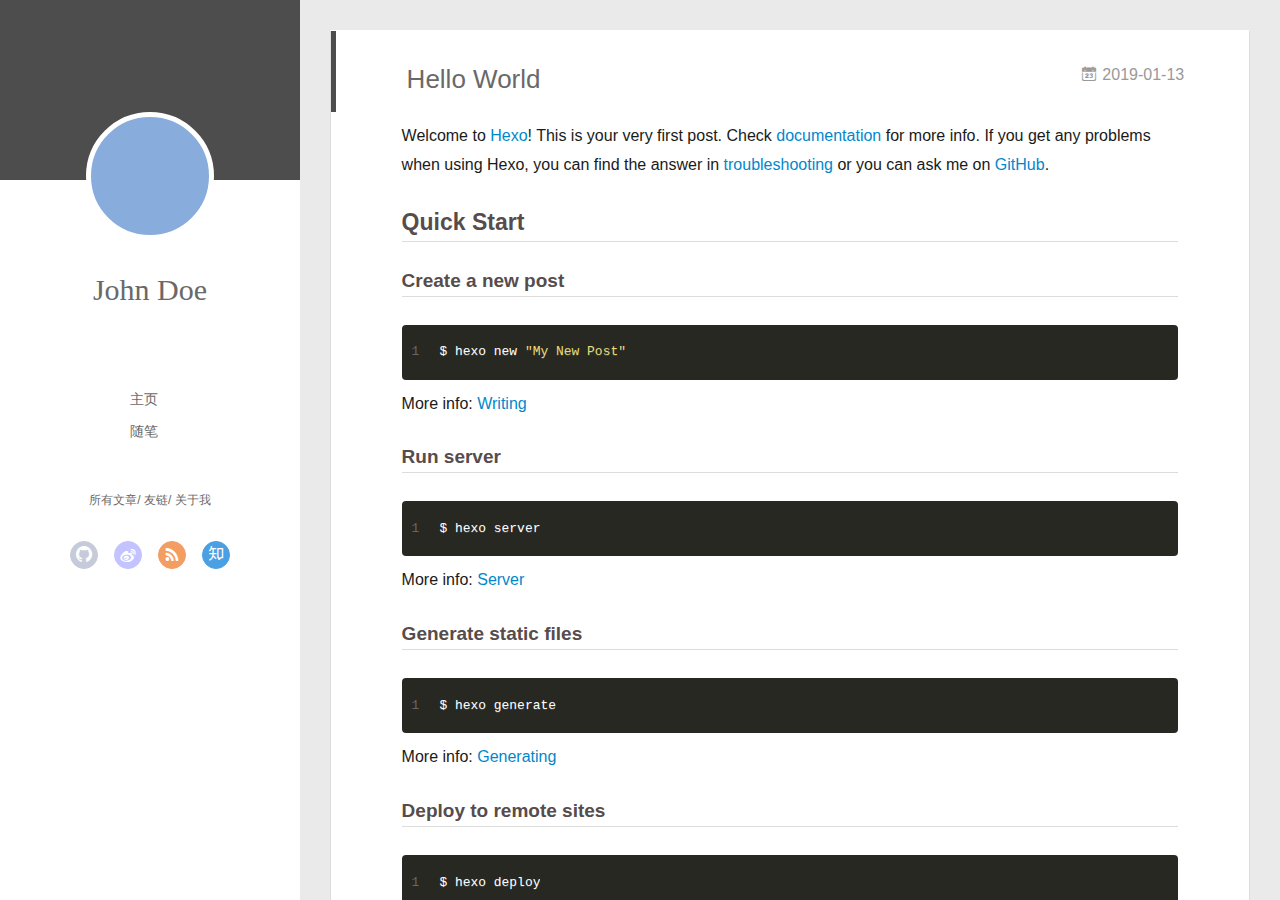
==== index.html @ b4a401b4 "Site updated: 2019-01-13 20:34:44" ====
<!DOCTYPE html>
<html>
<head><meta name="generator" content="Hexo 3.8.0">
  <meta charset="utf-8">
  
  <meta name="renderer" content="webkit">
  <meta http-equiv="X-UA-Compatible" content="IE=edge">
  <link rel="dns-prefetch" href="http://yoursite.com">
  <title>Hexo</title>
  <meta name="viewport" content="width=device-width, initial-scale=1, maximum-scale=1">
  <meta property="og:type" content="website">
<meta property="og:title" content="Hexo">
<meta property="og:url" content="http://yoursite.com/index.html">
<meta property="og:site_name" content="Hexo">
<meta property="og:locale" content="default">
<meta name="twitter:card" content="summary">
<meta name="twitter:title" content="Hexo">
  
    <link rel="alternative" href="/atom.xml" title="Hexo" type="application/atom+xml">
  
  
    <link rel="icon" href="/favicon.png">
  
  <link rel="stylesheet" type="text/css" href="/./main.0cf68a.css">
  <style type="text/css">
  
    #container.show {
      background: linear-gradient(200deg,#a0cfe4,#e8c37e);
    }
  </style>
  

  

</head>
</html>
<body>
  <div id="container" q-class="show:isCtnShow">
    <canvas id="anm-canvas" class="anm-canvas"></canvas>
    <div class="left-col" q-class="show:isShow">
      
<div class="overlay" style="background: #4d4d4d"></div>
<div class="intrude-less">
	<header id="header" class="inner">
		<a href="/" class="profilepic">
			<img src="" class="js-avatar">
		</a>
		<hgroup>
		  <h1 class="header-author"><a href="/">John Doe</a></h1>
		</hgroup>
		

		<nav class="header-menu">
			<ul>
			
				<li><a href="/">主页</a></li>
	        
				<li><a href="/tags/随笔/">随笔</a></li>
	        
			</ul>
		</nav>
		<nav class="header-smart-menu">
    		
    			
    			<a q-on="click: openSlider(e, 'innerArchive')" href="javascript:void(0)">所有文章</a>
    			
            
    			
    			<a q-on="click: openSlider(e, 'friends')" href="javascript:void(0)">友链</a>
    			
            
    			
    			<a q-on="click: openSlider(e, 'aboutme')" href="javascript:void(0)">关于我</a>
    			
            
		</nav>
		<nav class="header-nav">
			<div class="social">
				
					<a class="github" target="_blank" href="#" title="github"><i class="icon-github"></i></a>
		        
					<a class="weibo" target="_blank" href="#" title="weibo"><i class="icon-weibo"></i></a>
		        
					<a class="rss" target="_blank" href="#" title="rss"><i class="icon-rss"></i></a>
		        
					<a class="zhihu" target="_blank" href="#" title="zhihu"><i class="icon-zhihu"></i></a>
		        
			</div>
		</nav>
	</header>		
</div>

    </div>
    <div class="mid-col" q-class="show:isShow,hide:isShow|isFalse">
      
<nav id="mobile-nav">
  	<div class="overlay js-overlay" style="background: #4d4d4d"></div>
	<div class="btnctn js-mobile-btnctn">
  		<div class="slider-trigger list" q-on="click: openSlider(e)"><i class="icon icon-sort"></i></div>
	</div>
	<div class="intrude-less">
		<header id="header" class="inner">
			<div class="profilepic">
				<img src="" class="js-avatar">
			</div>
			<hgroup>
			  <h1 class="header-author js-header-author">John Doe</h1>
			</hgroup>
			
			
			
				
			
				
			
			
			
			<nav class="header-nav">
				<div class="social">
					
						<a class="github" target="_blank" href="#" title="github"><i class="icon-github"></i></a>
			        
						<a class="weibo" target="_blank" href="#" title="weibo"><i class="icon-weibo"></i></a>
			        
						<a class="rss" target="_blank" href="#" title="rss"><i class="icon-rss"></i></a>
			        
						<a class="zhihu" target="_blank" href="#" title="zhihu"><i class="icon-zhihu"></i></a>
			        
				</div>
			</nav>

			<nav class="header-menu js-header-menu">
				<ul style="width: 50%">
				
				
					<li style="width: 50%"><a href="/">主页</a></li>
		        
					<li style="width: 50%"><a href="/tags/随笔/">随笔</a></li>
		        
				</ul>
			</nav>
		</header>				
	</div>
	<div class="mobile-mask" style="display:none" q-show="isShow"></div>
</nav>

      <div id="wrapper" class="body-wrap">
        <div class="menu-l">
          <div class="canvas-wrap">
            <canvas data-colors="#eaeaea" data-sectionHeight="100" data-contentId="js-content" id="myCanvas1" class="anm-canvas"></canvas>
          </div>
          <div id="js-content" class="content-ll">
            
  
    <article id="post-hello-world" class="article article-type-post  article-index" itemscope="" itemprop="blogPost">
  <div class="article-inner">
    
      <header class="article-header">
        
  
    <h1 itemprop="name">
      <a class="article-title" href="/2019/01/13/hello-world/">Hello World</a>
    </h1>
  

        
        <a href="/2019/01/13/hello-world/" class="archive-article-date">
  	<time datetime="2019-01-13T10:40:14.584Z" itemprop="datePublished"><i class="icon-calendar icon"></i>2019-01-13</time>
</a>
        
      </header>
    
    <div class="article-entry" itemprop="articleBody">
      
        <p>Welcome to <a href="https://hexo.io/" target="_blank" rel="noopener">Hexo</a>! This is your very first post. Check <a href="https://hexo.io/docs/" target="_blank" rel="noopener">documentation</a> for more info. If you get any problems when using Hexo, you can find the answer in <a href="https://hexo.io/docs/troubleshooting.html" target="_blank" rel="noopener">troubleshooting</a> or you can ask me on <a href="https://github.com/hexojs/hexo/issues" target="_blank" rel="noopener">GitHub</a>.</p>
<h2 id="Quick-Start"><a href="#Quick-Start" class="headerlink" title="Quick Start"></a>Quick Start</h2><h3 id="Create-a-new-post"><a href="#Create-a-new-post" class="headerlink" title="Create a new post"></a>Create a new post</h3><figure class="highlight bash"><table><tr><td class="gutter"><pre><span class="line">1</span><br></pre></td><td class="code"><pre><span class="line">$ hexo new <span class="string">"My New Post"</span></span><br></pre></td></tr></table></figure>
<p>More info: <a href="https://hexo.io/docs/writing.html" target="_blank" rel="noopener">Writing</a></p>
<h3 id="Run-server"><a href="#Run-server" class="headerlink" title="Run server"></a>Run server</h3><figure class="highlight bash"><table><tr><td class="gutter"><pre><span class="line">1</span><br></pre></td><td class="code"><pre><span class="line">$ hexo server</span><br></pre></td></tr></table></figure>
<p>More info: <a href="https://hexo.io/docs/server.html" target="_blank" rel="noopener">Server</a></p>
<h3 id="Generate-static-files"><a href="#Generate-static-files" class="headerlink" title="Generate static files"></a>Generate static files</h3><figure class="highlight bash"><table><tr><td class="gutter"><pre><span class="line">1</span><br></pre></td><td class="code"><pre><span class="line">$ hexo generate</span><br></pre></td></tr></table></figure>
<p>More info: <a href="https://hexo.io/docs/generating.html" target="_blank" rel="noopener">Generating</a></p>
<h3 id="Deploy-to-remote-sites"><a href="#Deploy-to-remote-sites" class="headerlink" title="Deploy to remote sites"></a>Deploy to remote sites</h3><figure class="highlight bash"><table><tr><td class="gutter"><pre><span class="line">1</span><br></pre></td><td class="code"><pre><span class="line">$ hexo deploy</span><br></pre></td></tr></table></figure>
<p>More info: <a href="https://hexo.io/docs/deployment.html" target="_blank" rel="noopener">Deployment</a></p>

      

      
    </div>
    <div class="article-info article-info-index">
      
      
      

      
        <p class="article-more-link">
          <a class="article-more-a" href="/2019/01/13/hello-world/">展开全文 >></a>
        </p>
      

      
      <div class="clearfix"></div>
    </div>
  </div>
</article>

<aside class="wrap-side-operation">
    <div class="mod-side-operation">
        
        <div class="jump-container" id="js-jump-container" style="display:none;">
            <a href="javascript:void(0)" class="mod-side-operation__jump-to-top">
                <i class="icon-font icon-back"></i>
            </a>
            <div id="js-jump-plan-container" class="jump-plan-container" style="top: -11px;">
                <i class="icon-font icon-plane jump-plane"></i>
            </div>
        </div>
        
        
    </div>
</aside>




  
  


          </div>
        </div>
      </div>
      <footer id="footer">
  <div class="outer">
    <div id="footer-info">
    	<div class="footer-left">
    		&copy; 2019 John Doe
    	</div>
      	<div class="footer-right">
      		<a href="http://hexo.io/" target="_blank">Hexo</a>  Theme <a href="https://github.com/litten/hexo-theme-yilia" target="_blank">Yilia</a> by Litten
      	</div>
    </div>
  </div>
</footer>
    </div>
    <script>
	var yiliaConfig = {
		mathjax: false,
		isHome: true,
		isPost: false,
		isArchive: false,
		isTag: false,
		isCategory: false,
		open_in_new: false,
		toc_hide_index: true,
		root: "/",
		innerArchive: true,
		showTags: false
	}
</script>

<script>!function(t){function n(e){if(r[e])return r[e].exports;var i=r[e]={exports:{},id:e,loaded:!1};return t[e].call(i.exports,i,i.exports,n),i.loaded=!0,i.exports}var r={};n.m=t,n.c=r,n.p="./",n(0)}([function(t,n,r){r(195),t.exports=r(191)},function(t,n,r){var e=r(3),i=r(52),o=r(27),u=r(28),c=r(53),f="prototype",a=function(t,n,r){var s,l,h,v,p=t&a.F,d=t&a.G,y=t&a.S,g=t&a.P,b=t&a.B,m=d?e:y?e[n]||(e[n]={}):(e[n]||{})[f],x=d?i:i[n]||(i[n]={}),w=x[f]||(x[f]={});d&&(r=n);for(s in r)l=!p&&m&&void 0!==m[s],h=(l?m:r)[s],v=b&&l?c(h,e):g&&"function"==typeof h?c(Function.call,h):h,m&&u(m,s,h,t&a.U),x[s]!=h&&o(x,s,v),g&&w[s]!=h&&(w[s]=h)};e.core=i,a.F=1,a.G=2,a.S=4,a.P=8,a.B=16,a.W=32,a.U=64,a.R=128,t.exports=a},function(t,n,r){var e=r(6);t.exports=function(t){if(!e(t))throw TypeError(t+" is not an object!");return t}},function(t,n){var r=t.exports="undefined"!=typeof window&&window.Math==Math?window:"undefined"!=typeof self&&self.Math==Math?self:Function("return this")();"number"==typeof __g&&(__g=r)},function(t,n){t.exports=function(t){try{return!!t()}catch(t){return!0}}},function(t,n){var r=t.exports="undefined"!=typeof window&&window.Math==Math?window:"undefined"!=typeof self&&self.Math==Math?self:Function("return this")();"number"==typeof __g&&(__g=r)},function(t,n){t.exports=function(t){return"object"==typeof t?null!==t:"function"==typeof t}},function(t,n,r){var e=r(126)("wks"),i=r(76),o=r(3).Symbol,u="function"==typeof o;(t.exports=function(t){return e[t]||(e[t]=u&&o[t]||(u?o:i)("Symbol."+t))}).store=e},function(t,n){var r={}.hasOwnProperty;t.exports=function(t,n){return r.call(t,n)}},function(t,n,r){var e=r(94),i=r(33);t.exports=function(t){return e(i(t))}},function(t,n,r){t.exports=!r(4)(function(){return 7!=Object.defineProperty({},"a",{get:function(){return 7}}).a})},function(t,n,r){var e=r(2),i=r(167),o=r(50),u=Object.defineProperty;n.f=r(10)?Object.defineProperty:function(t,n,r){if(e(t),n=o(n,!0),e(r),i)try{return u(t,n,r)}catch(t){}if("get"in r||"set"in r)throw TypeError("Accessors not supported!");return"value"in r&&(t[n]=r.value),t}},function(t,n,r){t.exports=!r(18)(function(){return 7!=Object.defineProperty({},"a",{get:function(){return 7}}).a})},function(t,n,r){var e=r(14),i=r(22);t.exports=r(12)?function(t,n,r){return e.f(t,n,i(1,r))}:function(t,n,r){return t[n]=r,t}},function(t,n,r){var e=r(20),i=r(58),o=r(42),u=Object.defineProperty;n.f=r(12)?Object.defineProperty:function(t,n,r){if(e(t),n=o(n,!0),e(r),i)try{return u(t,n,r)}catch(t){}if("get"in r||"set"in r)throw TypeError("Accessors not supported!");return"value"in r&&(t[n]=r.value),t}},function(t,n,r){var e=r(40)("wks"),i=r(23),o=r(5).Symbol,u="function"==typeof o;(t.exports=function(t){return e[t]||(e[t]=u&&o[t]||(u?o:i)("Symbol."+t))}).store=e},function(t,n,r){var e=r(67),i=Math.min;t.exports=function(t){return t>0?i(e(t),9007199254740991):0}},function(t,n,r){var e=r(46);t.exports=function(t){return Object(e(t))}},function(t,n){t.exports=function(t){try{return!!t()}catch(t){return!0}}},function(t,n,r){var e=r(63),i=r(34);t.exports=Object.keys||function(t){return e(t,i)}},function(t,n,r){var e=r(21);t.exports=function(t){if(!e(t))throw TypeError(t+" is not an object!");return t}},function(t,n){t.exports=function(t){return"object"==typeof t?null!==t:"function"==typeof t}},function(t,n){t.exports=function(t,n){return{enumerable:!(1&t),configurable:!(2&t),writable:!(4&t),value:n}}},function(t,n){var r=0,e=Math.random();t.exports=function(t){return"Symbol(".concat(void 0===t?"":t,")_",(++r+e).toString(36))}},function(t,n){var r={}.hasOwnProperty;t.exports=function(t,n){return r.call(t,n)}},function(t,n){var r=t.exports={version:"2.4.0"};"number"==typeof __e&&(__e=r)},function(t,n){t.exports=function(t){if("function"!=typeof t)throw TypeError(t+" is not a function!");return t}},function(t,n,r){var e=r(11),i=r(66);t.exports=r(10)?function(t,n,r){return e.f(t,n,i(1,r))}:function(t,n,r){return t[n]=r,t}},function(t,n,r){var e=r(3),i=r(27),o=r(24),u=r(76)("src"),c="toString",f=Function[c],a=(""+f).split(c);r(52).inspectSource=function(t){return f.call(t)},(t.exports=function(t,n,r,c){var f="function"==typeof r;f&&(o(r,"name")||i(r,"name",n)),t[n]!==r&&(f&&(o(r,u)||i(r,u,t[n]?""+t[n]:a.join(String(n)))),t===e?t[n]=r:c?t[n]?t[n]=r:i(t,n,r):(delete t[n],i(t,n,r)))})(Function.prototype,c,function(){return"function"==typeof this&&this[u]||f.call(this)})},function(t,n,r){var e=r(1),i=r(4),o=r(46),u=function(t,n,r,e){var i=String(o(t)),u="<"+n;return""!==r&&(u+=" "+r+'="'+String(e).replace(/"/g,"&quot;")+'"'),u+">"+i+"</"+n+">"};t.exports=function(t,n){var r={};r[t]=n(u),e(e.P+e.F*i(function(){var n=""[t]('"');return n!==n.toLowerCase()||n.split('"').length>3}),"String",r)}},function(t,n,r){var e=r(115),i=r(46);t.exports=function(t){return e(i(t))}},function(t,n,r){var e=r(116),i=r(66),o=r(30),u=r(50),c=r(24),f=r(167),a=Object.getOwnPropertyDescriptor;n.f=r(10)?a:function(t,n){if(t=o(t),n=u(n,!0),f)try{return a(t,n)}catch(t){}if(c(t,n))return i(!e.f.call(t,n),t[n])}},function(t,n,r){var e=r(24),i=r(17),o=r(145)("IE_PROTO"),u=Object.prototype;t.exports=Object.getPrototypeOf||function(t){return t=i(t),e(t,o)?t[o]:"function"==typeof t.constructor&&t instanceof t.constructor?t.constructor.prototype:t instanceof Object?u:null}},function(t,n){t.exports=function(t){if(void 0==t)throw TypeError("Can't call method on  "+t);return t}},function(t,n){t.exports="constructor,hasOwnProperty,isPrototypeOf,propertyIsEnumerable,toLocaleString,toString,valueOf".split(",")},function(t,n){t.exports={}},function(t,n){t.exports=!0},function(t,n){n.f={}.propertyIsEnumerable},function(t,n,r){var e=r(14).f,i=r(8),o=r(15)("toStringTag");t.exports=function(t,n,r){t&&!i(t=r?t:t.prototype,o)&&e(t,o,{configurable:!0,value:n})}},function(t,n,r){var e=r(40)("keys"),i=r(23);t.exports=function(t){return e[t]||(e[t]=i(t))}},function(t,n,r){var e=r(5),i="__core-js_shared__",o=e[i]||(e[i]={});t.exports=function(t){return o[t]||(o[t]={})}},function(t,n){var r=Math.ceil,e=Math.floor;t.exports=function(t){return isNaN(t=+t)?0:(t>0?e:r)(t)}},function(t,n,r){var e=r(21);t.exports=function(t,n){if(!e(t))return t;var r,i;if(n&&"function"==typeof(r=t.toString)&&!e(i=r.call(t)))return i;if("function"==typeof(r=t.valueOf)&&!e(i=r.call(t)))return i;if(!n&&"function"==typeof(r=t.toString)&&!e(i=r.call(t)))return i;throw TypeError("Can't convert object to primitive value")}},function(t,n,r){var e=r(5),i=r(25),o=r(36),u=r(44),c=r(14).f;t.exports=function(t){var n=i.Symbol||(i.Symbol=o?{}:e.Symbol||{});"_"==t.charAt(0)||t in n||c(n,t,{value:u.f(t)})}},function(t,n,r){n.f=r(15)},function(t,n){var r={}.toString;t.exports=function(t){return r.call(t).slice(8,-1)}},function(t,n){t.exports=function(t){if(void 0==t)throw TypeError("Can't call method on  "+t);return t}},function(t,n,r){var e=r(4);t.exports=function(t,n){return!!t&&e(function(){n?t.call(null,function(){},1):t.call(null)})}},function(t,n,r){var e=r(53),i=r(115),o=r(17),u=r(16),c=r(203);t.exports=function(t,n){var r=1==t,f=2==t,a=3==t,s=4==t,l=6==t,h=5==t||l,v=n||c;return function(n,c,p){for(var d,y,g=o(n),b=i(g),m=e(c,p,3),x=u(b.length),w=0,S=r?v(n,x):f?v(n,0):void 0;x>w;w++)if((h||w in b)&&(d=b[w],y=m(d,w,g),t))if(r)S[w]=y;else if(y)switch(t){case 3:return!0;case 5:return d;case 6:return w;case 2:S.push(d)}else if(s)return!1;return l?-1:a||s?s:S}}},function(t,n,r){var e=r(1),i=r(52),o=r(4);t.exports=function(t,n){var r=(i.Object||{})[t]||Object[t],u={};u[t]=n(r),e(e.S+e.F*o(function(){r(1)}),"Object",u)}},function(t,n,r){var e=r(6);t.exports=function(t,n){if(!e(t))return t;var r,i;if(n&&"function"==typeof(r=t.toString)&&!e(i=r.call(t)))return i;if("function"==typeof(r=t.valueOf)&&!e(i=r.call(t)))return i;if(!n&&"function"==typeof(r=t.toString)&&!e(i=r.call(t)))return i;throw TypeError("Can't convert object to primitive value")}},function(t,n,r){var e=r(5),i=r(25),o=r(91),u=r(13),c="prototype",f=function(t,n,r){var a,s,l,h=t&f.F,v=t&f.G,p=t&f.S,d=t&f.P,y=t&f.B,g=t&f.W,b=v?i:i[n]||(i[n]={}),m=b[c],x=v?e:p?e[n]:(e[n]||{})[c];v&&(r=n);for(a in r)(s=!h&&x&&void 0!==x[a])&&a in b||(l=s?x[a]:r[a],b[a]=v&&"function"!=typeof x[a]?r[a]:y&&s?o(l,e):g&&x[a]==l?function(t){var n=function(n,r,e){if(this instanceof t){switch(arguments.length){case 0:return new t;case 1:return new t(n);case 2:return new t(n,r)}return new t(n,r,e)}return t.apply(this,arguments)};return n[c]=t[c],n}(l):d&&"function"==typeof l?o(Function.call,l):l,d&&((b.virtual||(b.virtual={}))[a]=l,t&f.R&&m&&!m[a]&&u(m,a,l)))};f.F=1,f.G=2,f.S=4,f.P=8,f.B=16,f.W=32,f.U=64,f.R=128,t.exports=f},function(t,n){var r=t.exports={version:"2.4.0"};"number"==typeof __e&&(__e=r)},function(t,n,r){var e=r(26);t.exports=function(t,n,r){if(e(t),void 0===n)return t;switch(r){case 1:return function(r){return t.call(n,r)};case 2:return function(r,e){return t.call(n,r,e)};case 3:return function(r,e,i){return t.call(n,r,e,i)}}return function(){return t.apply(n,arguments)}}},function(t,n,r){var e=r(183),i=r(1),o=r(126)("metadata"),u=o.store||(o.store=new(r(186))),c=function(t,n,r){var i=u.get(t);if(!i){if(!r)return;u.set(t,i=new e)}var o=i.get(n);if(!o){if(!r)return;i.set(n,o=new e)}return o},f=function(t,n,r){var e=c(n,r,!1);return void 0!==e&&e.has(t)},a=function(t,n,r){var e=c(n,r,!1);return void 0===e?void 0:e.get(t)},s=function(t,n,r,e){c(r,e,!0).set(t,n)},l=function(t,n){var r=c(t,n,!1),e=[];return r&&r.forEach(function(t,n){e.push(n)}),e},h=function(t){return void 0===t||"symbol"==typeof t?t:String(t)},v=function(t){i(i.S,"Reflect",t)};t.exports={store:u,map:c,has:f,get:a,set:s,keys:l,key:h,exp:v}},function(t,n,r){"use strict";if(r(10)){var e=r(69),i=r(3),o=r(4),u=r(1),c=r(127),f=r(152),a=r(53),s=r(68),l=r(66),h=r(27),v=r(73),p=r(67),d=r(16),y=r(75),g=r(50),b=r(24),m=r(180),x=r(114),w=r(6),S=r(17),_=r(137),O=r(70),E=r(32),P=r(71).f,j=r(154),F=r(76),M=r(7),A=r(48),N=r(117),T=r(146),I=r(155),k=r(80),L=r(123),R=r(74),C=r(130),D=r(160),U=r(11),W=r(31),G=U.f,B=W.f,V=i.RangeError,z=i.TypeError,q=i.Uint8Array,K="ArrayBuffer",J="Shared"+K,Y="BYTES_PER_ELEMENT",H="prototype",$=Array[H],X=f.ArrayBuffer,Q=f.DataView,Z=A(0),tt=A(2),nt=A(3),rt=A(4),et=A(5),it=A(6),ot=N(!0),ut=N(!1),ct=I.values,ft=I.keys,at=I.entries,st=$.lastIndexOf,lt=$.reduce,ht=$.reduceRight,vt=$.join,pt=$.sort,dt=$.slice,yt=$.toString,gt=$.toLocaleString,bt=M("iterator"),mt=M("toStringTag"),xt=F("typed_constructor"),wt=F("def_constructor"),St=c.CONSTR,_t=c.TYPED,Ot=c.VIEW,Et="Wrong length!",Pt=A(1,function(t,n){return Tt(T(t,t[wt]),n)}),jt=o(function(){return 1===new q(new Uint16Array([1]).buffer)[0]}),Ft=!!q&&!!q[H].set&&o(function(){new q(1).set({})}),Mt=function(t,n){if(void 0===t)throw z(Et);var r=+t,e=d(t);if(n&&!m(r,e))throw V(Et);return e},At=function(t,n){var r=p(t);if(r<0||r%n)throw V("Wrong offset!");return r},Nt=function(t){if(w(t)&&_t in t)return t;throw z(t+" is not a typed array!")},Tt=function(t,n){if(!(w(t)&&xt in t))throw z("It is not a typed array constructor!");return new t(n)},It=function(t,n){return kt(T(t,t[wt]),n)},kt=function(t,n){for(var r=0,e=n.length,i=Tt(t,e);e>r;)i[r]=n[r++];return i},Lt=function(t,n,r){G(t,n,{get:function(){return this._d[r]}})},Rt=function(t){var n,r,e,i,o,u,c=S(t),f=arguments.length,s=f>1?arguments[1]:void 0,l=void 0!==s,h=j(c);if(void 0!=h&&!_(h)){for(u=h.call(c),e=[],n=0;!(o=u.next()).done;n++)e.push(o.value);c=e}for(l&&f>2&&(s=a(s,arguments[2],2)),n=0,r=d(c.length),i=Tt(this,r);r>n;n++)i[n]=l?s(c[n],n):c[n];return i},Ct=function(){for(var t=0,n=arguments.length,r=Tt(this,n);n>t;)r[t]=arguments[t++];return r},Dt=!!q&&o(function(){gt.call(new q(1))}),Ut=function(){return gt.apply(Dt?dt.call(Nt(this)):Nt(this),arguments)},Wt={copyWithin:function(t,n){return D.call(Nt(this),t,n,arguments.length>2?arguments[2]:void 0)},every:function(t){return rt(Nt(this),t,arguments.length>1?arguments[1]:void 0)},fill:function(t){return C.apply(Nt(this),arguments)},filter:function(t){return It(this,tt(Nt(this),t,arguments.length>1?arguments[1]:void 0))},find:function(t){return et(Nt(this),t,arguments.length>1?arguments[1]:void 0)},findIndex:function(t){return it(Nt(this),t,arguments.length>1?arguments[1]:void 0)},forEach:function(t){Z(Nt(this),t,arguments.length>1?arguments[1]:void 0)},indexOf:function(t){return ut(Nt(this),t,arguments.length>1?arguments[1]:void 0)},includes:function(t){return ot(Nt(this),t,arguments.length>1?arguments[1]:void 0)},join:function(t){return vt.apply(Nt(this),arguments)},lastIndexOf:function(t){return st.apply(Nt(this),arguments)},map:function(t){return Pt(Nt(this),t,arguments.length>1?arguments[1]:void 0)},reduce:function(t){return lt.apply(Nt(this),arguments)},reduceRight:function(t){return ht.apply(Nt(this),arguments)},reverse:function(){for(var t,n=this,r=Nt(n).length,e=Math.floor(r/2),i=0;i<e;)t=n[i],n[i++]=n[--r],n[r]=t;return n},some:function(t){return nt(Nt(this),t,arguments.length>1?arguments[1]:void 0)},sort:function(t){return pt.call(Nt(this),t)},subarray:function(t,n){var r=Nt(this),e=r.length,i=y(t,e);return new(T(r,r[wt]))(r.buffer,r.byteOffset+i*r.BYTES_PER_ELEMENT,d((void 0===n?e:y(n,e))-i))}},Gt=function(t,n){return It(this,dt.call(Nt(this),t,n))},Bt=function(t){Nt(this);var n=At(arguments[1],1),r=this.length,e=S(t),i=d(e.length),o=0;if(i+n>r)throw V(Et);for(;o<i;)this[n+o]=e[o++]},Vt={entries:function(){return at.call(Nt(this))},keys:function(){return ft.call(Nt(this))},values:function(){return ct.call(Nt(this))}},zt=function(t,n){return w(t)&&t[_t]&&"symbol"!=typeof n&&n in t&&String(+n)==String(n)},qt=function(t,n){return zt(t,n=g(n,!0))?l(2,t[n]):B(t,n)},Kt=function(t,n,r){return!(zt(t,n=g(n,!0))&&w(r)&&b(r,"value"))||b(r,"get")||b(r,"set")||r.configurable||b(r,"writable")&&!r.writable||b(r,"enumerable")&&!r.enumerable?G(t,n,r):(t[n]=r.value,t)};St||(W.f=qt,U.f=Kt),u(u.S+u.F*!St,"Object",{getOwnPropertyDescriptor:qt,defineProperty:Kt}),o(function(){yt.call({})})&&(yt=gt=function(){return vt.call(this)});var Jt=v({},Wt);v(Jt,Vt),h(Jt,bt,Vt.values),v(Jt,{slice:Gt,set:Bt,constructor:function(){},toString:yt,toLocaleString:Ut}),Lt(Jt,"buffer","b"),Lt(Jt,"byteOffset","o"),Lt(Jt,"byteLength","l"),Lt(Jt,"length","e"),G(Jt,mt,{get:function(){return this[_t]}}),t.exports=function(t,n,r,f){f=!!f;var a=t+(f?"Clamped":"")+"Array",l="Uint8Array"!=a,v="get"+t,p="set"+t,y=i[a],g=y||{},b=y&&E(y),m=!y||!c.ABV,S={},_=y&&y[H],j=function(t,r){var e=t._d;return e.v[v](r*n+e.o,jt)},F=function(t,r,e){var i=t._d;f&&(e=(e=Math.round(e))<0?0:e>255?255:255&e),i.v[p](r*n+i.o,e,jt)},M=function(t,n){G(t,n,{get:function(){return j(this,n)},set:function(t){return F(this,n,t)},enumerable:!0})};m?(y=r(function(t,r,e,i){s(t,y,a,"_d");var o,u,c,f,l=0,v=0;if(w(r)){if(!(r instanceof X||(f=x(r))==K||f==J))return _t in r?kt(y,r):Rt.call(y,r);o=r,v=At(e,n);var p=r.byteLength;if(void 0===i){if(p%n)throw V(Et);if((u=p-v)<0)throw V(Et)}else if((u=d(i)*n)+v>p)throw V(Et);c=u/n}else c=Mt(r,!0),u=c*n,o=new X(u);for(h(t,"_d",{b:o,o:v,l:u,e:c,v:new Q(o)});l<c;)M(t,l++)}),_=y[H]=O(Jt),h(_,"constructor",y)):L(function(t){new y(null),new y(t)},!0)||(y=r(function(t,r,e,i){s(t,y,a);var o;return w(r)?r instanceof X||(o=x(r))==K||o==J?void 0!==i?new g(r,At(e,n),i):void 0!==e?new g(r,At(e,n)):new g(r):_t in r?kt(y,r):Rt.call(y,r):new g(Mt(r,l))}),Z(b!==Function.prototype?P(g).concat(P(b)):P(g),function(t){t in y||h(y,t,g[t])}),y[H]=_,e||(_.constructor=y));var A=_[bt],N=!!A&&("values"==A.name||void 0==A.name),T=Vt.values;h(y,xt,!0),h(_,_t,a),h(_,Ot,!0),h(_,wt,y),(f?new y(1)[mt]==a:mt in _)||G(_,mt,{get:function(){return a}}),S[a]=y,u(u.G+u.W+u.F*(y!=g),S),u(u.S,a,{BYTES_PER_ELEMENT:n,from:Rt,of:Ct}),Y in _||h(_,Y,n),u(u.P,a,Wt),R(a),u(u.P+u.F*Ft,a,{set:Bt}),u(u.P+u.F*!N,a,Vt),u(u.P+u.F*(_.toString!=yt),a,{toString:yt}),u(u.P+u.F*o(function(){new y(1).slice()}),a,{slice:Gt}),u(u.P+u.F*(o(function(){return[1,2].toLocaleString()!=new y([1,2]).toLocaleString()})||!o(function(){_.toLocaleString.call([1,2])})),a,{toLocaleString:Ut}),k[a]=N?A:T,e||N||h(_,bt,T)}}else t.exports=function(){}},function(t,n){var r={}.toString;t.exports=function(t){return r.call(t).slice(8,-1)}},function(t,n,r){var e=r(21),i=r(5).document,o=e(i)&&e(i.createElement);t.exports=function(t){return o?i.createElement(t):{}}},function(t,n,r){t.exports=!r(12)&&!r(18)(function(){return 7!=Object.defineProperty(r(57)("div"),"a",{get:function(){return 7}}).a})},function(t,n,r){"use strict";var e=r(36),i=r(51),o=r(64),u=r(13),c=r(8),f=r(35),a=r(96),s=r(38),l=r(103),h=r(15)("iterator"),v=!([].keys&&"next"in[].keys()),p="keys",d="values",y=function(){return this};t.exports=function(t,n,r,g,b,m,x){a(r,n,g);var w,S,_,O=function(t){if(!v&&t in F)return F[t];switch(t){case p:case d:return function(){return new r(this,t)}}return function(){return new r(this,t)}},E=n+" Iterator",P=b==d,j=!1,F=t.prototype,M=F[h]||F["@@iterator"]||b&&F[b],A=M||O(b),N=b?P?O("entries"):A:void 0,T="Array"==n?F.entries||M:M;if(T&&(_=l(T.call(new t)))!==Object.prototype&&(s(_,E,!0),e||c(_,h)||u(_,h,y)),P&&M&&M.name!==d&&(j=!0,A=function(){return M.call(this)}),e&&!x||!v&&!j&&F[h]||u(F,h,A),f[n]=A,f[E]=y,b)if(w={values:P?A:O(d),keys:m?A:O(p),entries:N},x)for(S in w)S in F||o(F,S,w[S]);else i(i.P+i.F*(v||j),n,w);return w}},function(t,n,r){var e=r(20),i=r(100),o=r(34),u=r(39)("IE_PROTO"),c=function(){},f="prototype",a=function(){var t,n=r(57)("iframe"),e=o.length;for(n.style.display="none",r(93).appendChild(n),n.src="javascript:",t=n.contentWindow.document,t.open(),t.write("<script>document.F=Object<\/script>"),t.close(),a=t.F;e--;)delete a[f][o[e]];return a()};t.exports=Object.create||function(t,n){var r;return null!==t?(c[f]=e(t),r=new c,c[f]=null,r[u]=t):r=a(),void 0===n?r:i(r,n)}},function(t,n,r){var e=r(63),i=r(34).concat("length","prototype");n.f=Object.getOwnPropertyNames||function(t){return e(t,i)}},function(t,n){n.f=Object.getOwnPropertySymbols},function(t,n,r){var e=r(8),i=r(9),o=r(90)(!1),u=r(39)("IE_PROTO");t.exports=function(t,n){var r,c=i(t),f=0,a=[];for(r in c)r!=u&&e(c,r)&&a.push(r);for(;n.length>f;)e(c,r=n[f++])&&(~o(a,r)||a.push(r));return a}},function(t,n,r){t.exports=r(13)},function(t,n,r){var e=r(76)("meta"),i=r(6),o=r(24),u=r(11).f,c=0,f=Object.isExtensible||function(){return!0},a=!r(4)(function(){return f(Object.preventExtensions({}))}),s=function(t){u(t,e,{value:{i:"O"+ ++c,w:{}}})},l=function(t,n){if(!i(t))return"symbol"==typeof t?t:("string"==typeof t?"S":"P")+t;if(!o(t,e)){if(!f(t))return"F";if(!n)return"E";s(t)}return t[e].i},h=function(t,n){if(!o(t,e)){if(!f(t))return!0;if(!n)return!1;s(t)}return t[e].w},v=function(t){return a&&p.NEED&&f(t)&&!o(t,e)&&s(t),t},p=t.exports={KEY:e,NEED:!1,fastKey:l,getWeak:h,onFreeze:v}},function(t,n){t.exports=function(t,n){return{enumerable:!(1&t),configurable:!(2&t),writable:!(4&t),value:n}}},function(t,n){var r=Math.ceil,e=Math.floor;t.exports=function(t){return isNaN(t=+t)?0:(t>0?e:r)(t)}},function(t,n){t.exports=function(t,n,r,e){if(!(t instanceof n)||void 0!==e&&e in t)throw TypeError(r+": incorrect invocation!");return t}},function(t,n){t.exports=!1},function(t,n,r){var e=r(2),i=r(173),o=r(133),u=r(145)("IE_PROTO"),c=function(){},f="prototype",a=function(){var t,n=r(132)("iframe"),e=o.length;for(n.style.display="none",r(135).appendChild(n),n.src="javascript:",t=n.contentWindow.document,t.open(),t.write("<script>document.F=Object<\/script>"),t.close(),a=t.F;e--;)delete a[f][o[e]];return a()};t.exports=Object.create||function(t,n){var r;return null!==t?(c[f]=e(t),r=new c,c[f]=null,r[u]=t):r=a(),void 0===n?r:i(r,n)}},function(t,n,r){var e=r(175),i=r(133).concat("length","prototype");n.f=Object.getOwnPropertyNames||function(t){return e(t,i)}},function(t,n,r){var e=r(175),i=r(133);t.exports=Object.keys||function(t){return e(t,i)}},function(t,n,r){var e=r(28);t.exports=function(t,n,r){for(var i in n)e(t,i,n[i],r);return t}},function(t,n,r){"use strict";var e=r(3),i=r(11),o=r(10),u=r(7)("species");t.exports=function(t){var n=e[t];o&&n&&!n[u]&&i.f(n,u,{configurable:!0,get:function(){return this}})}},function(t,n,r){var e=r(67),i=Math.max,o=Math.min;t.exports=function(t,n){return t=e(t),t<0?i(t+n,0):o(t,n)}},function(t,n){var r=0,e=Math.random();t.exports=function(t){return"Symbol(".concat(void 0===t?"":t,")_",(++r+e).toString(36))}},function(t,n,r){var e=r(33);t.exports=function(t){return Object(e(t))}},function(t,n,r){var e=r(7)("unscopables"),i=Array.prototype;void 0==i[e]&&r(27)(i,e,{}),t.exports=function(t){i[e][t]=!0}},function(t,n,r){var e=r(53),i=r(169),o=r(137),u=r(2),c=r(16),f=r(154),a={},s={},n=t.exports=function(t,n,r,l,h){var v,p,d,y,g=h?function(){return t}:f(t),b=e(r,l,n?2:1),m=0;if("function"!=typeof g)throw TypeError(t+" is not iterable!");if(o(g)){for(v=c(t.length);v>m;m++)if((y=n?b(u(p=t[m])[0],p[1]):b(t[m]))===a||y===s)return y}else for(d=g.call(t);!(p=d.next()).done;)if((y=i(d,b,p.value,n))===a||y===s)return y};n.BREAK=a,n.RETURN=s},function(t,n){t.exports={}},function(t,n,r){var e=r(11).f,i=r(24),o=r(7)("toStringTag");t.exports=function(t,n,r){t&&!i(t=r?t:t.prototype,o)&&e(t,o,{configurable:!0,value:n})}},function(t,n,r){var e=r(1),i=r(46),o=r(4),u=r(150),c="["+u+"]",f="​",a=RegExp("^"+c+c+"*"),s=RegExp(c+c+"*$"),l=function(t,n,r){var i={},c=o(function(){return!!u[t]()||f[t]()!=f}),a=i[t]=c?n(h):u[t];r&&(i[r]=a),e(e.P+e.F*c,"String",i)},h=l.trim=function(t,n){return t=String(i(t)),1&n&&(t=t.replace(a,"")),2&n&&(t=t.replace(s,"")),t};t.exports=l},function(t,n,r){t.exports={default:r(86),__esModule:!0}},function(t,n,r){t.exports={default:r(87),__esModule:!0}},function(t,n,r){"use strict";function e(t){return t&&t.__esModule?t:{default:t}}n.__esModule=!0;var i=r(84),o=e(i),u=r(83),c=e(u),f="function"==typeof c.default&&"symbol"==typeof o.default?function(t){return typeof t}:function(t){return t&&"function"==typeof c.default&&t.constructor===c.default&&t!==c.default.prototype?"symbol":typeof t};n.default="function"==typeof c.default&&"symbol"===f(o.default)?function(t){return void 0===t?"undefined":f(t)}:function(t){return t&&"function"==typeof c.default&&t.constructor===c.default&&t!==c.default.prototype?"symbol":void 0===t?"undefined":f(t)}},function(t,n,r){r(110),r(108),r(111),r(112),t.exports=r(25).Symbol},function(t,n,r){r(109),r(113),t.exports=r(44).f("iterator")},function(t,n){t.exports=function(t){if("function"!=typeof t)throw TypeError(t+" is not a function!");return t}},function(t,n){t.exports=function(){}},function(t,n,r){var e=r(9),i=r(106),o=r(105);t.exports=function(t){return function(n,r,u){var c,f=e(n),a=i(f.length),s=o(u,a);if(t&&r!=r){for(;a>s;)if((c=f[s++])!=c)return!0}else for(;a>s;s++)if((t||s in f)&&f[s]===r)return t||s||0;return!t&&-1}}},function(t,n,r){var e=r(88);t.exports=function(t,n,r){if(e(t),void 0===n)return t;switch(r){case 1:return function(r){return t.call(n,r)};case 2:return function(r,e){return t.call(n,r,e)};case 3:return function(r,e,i){return t.call(n,r,e,i)}}return function(){return t.apply(n,arguments)}}},function(t,n,r){var e=r(19),i=r(62),o=r(37);t.exports=function(t){var n=e(t),r=i.f;if(r)for(var u,c=r(t),f=o.f,a=0;c.length>a;)f.call(t,u=c[a++])&&n.push(u);return n}},function(t,n,r){t.exports=r(5).document&&document.documentElement},function(t,n,r){var e=r(56);t.exports=Object("z").propertyIsEnumerable(0)?Object:function(t){return"String"==e(t)?t.split(""):Object(t)}},function(t,n,r){var e=r(56);t.exports=Array.isArray||function(t){return"Array"==e(t)}},function(t,n,r){"use strict";var e=r(60),i=r(22),o=r(38),u={};r(13)(u,r(15)("iterator"),function(){return this}),t.exports=function(t,n,r){t.prototype=e(u,{next:i(1,r)}),o(t,n+" Iterator")}},function(t,n){t.exports=function(t,n){return{value:n,done:!!t}}},function(t,n,r){var e=r(19),i=r(9);t.exports=function(t,n){for(var r,o=i(t),u=e(o),c=u.length,f=0;c>f;)if(o[r=u[f++]]===n)return r}},function(t,n,r){var e=r(23)("meta"),i=r(21),o=r(8),u=r(14).f,c=0,f=Object.isExtensible||function(){return!0},a=!r(18)(function(){return f(Object.preventExtensions({}))}),s=function(t){u(t,e,{value:{i:"O"+ ++c,w:{}}})},l=function(t,n){if(!i(t))return"symbol"==typeof t?t:("string"==typeof t?"S":"P")+t;if(!o(t,e)){if(!f(t))return"F";if(!n)return"E";s(t)}return t[e].i},h=function(t,n){if(!o(t,e)){if(!f(t))return!0;if(!n)return!1;s(t)}return t[e].w},v=function(t){return a&&p.NEED&&f(t)&&!o(t,e)&&s(t),t},p=t.exports={KEY:e,NEED:!1,fastKey:l,getWeak:h,onFreeze:v}},function(t,n,r){var e=r(14),i=r(20),o=r(19);t.exports=r(12)?Object.defineProperties:function(t,n){i(t);for(var r,u=o(n),c=u.length,f=0;c>f;)e.f(t,r=u[f++],n[r]);return t}},function(t,n,r){var e=r(37),i=r(22),o=r(9),u=r(42),c=r(8),f=r(58),a=Object.getOwnPropertyDescriptor;n.f=r(12)?a:function(t,n){if(t=o(t),n=u(n,!0),f)try{return a(t,n)}catch(t){}if(c(t,n))return i(!e.f.call(t,n),t[n])}},function(t,n,r){var e=r(9),i=r(61).f,o={}.toString,u="object"==typeof window&&window&&Object.getOwnPropertyNames?Object.getOwnPropertyNames(window):[],c=function(t){try{return i(t)}catch(t){return u.slice()}};t.exports.f=function(t){return u&&"[object Window]"==o.call(t)?c(t):i(e(t))}},function(t,n,r){var e=r(8),i=r(77),o=r(39)("IE_PROTO"),u=Object.prototype;t.exports=Object.getPrototypeOf||function(t){return t=i(t),e(t,o)?t[o]:"function"==typeof t.constructor&&t instanceof t.constructor?t.constructor.prototype:t instanceof Object?u:null}},function(t,n,r){var e=r(41),i=r(33);t.exports=function(t){return function(n,r){var o,u,c=String(i(n)),f=e(r),a=c.length;return f<0||f>=a?t?"":void 0:(o=c.charCodeAt(f),o<55296||o>56319||f+1===a||(u=c.charCodeAt(f+1))<56320||u>57343?t?c.charAt(f):o:t?c.slice(f,f+2):u-56320+(o-55296<<10)+65536)}}},function(t,n,r){var e=r(41),i=Math.max,o=Math.min;t.exports=function(t,n){return t=e(t),t<0?i(t+n,0):o(t,n)}},function(t,n,r){var e=r(41),i=Math.min;t.exports=function(t){return t>0?i(e(t),9007199254740991):0}},function(t,n,r){"use strict";var e=r(89),i=r(97),o=r(35),u=r(9);t.exports=r(59)(Array,"Array",function(t,n){this._t=u(t),this._i=0,this._k=n},function(){var t=this._t,n=this._k,r=this._i++;return!t||r>=t.length?(this._t=void 0,i(1)):"keys"==n?i(0,r):"values"==n?i(0,t[r]):i(0,[r,t[r]])},"values"),o.Arguments=o.Array,e("keys"),e("values"),e("entries")},function(t,n){},function(t,n,r){"use strict";var e=r(104)(!0);r(59)(String,"String",function(t){this._t=String(t),this._i=0},function(){var t,n=this._t,r=this._i;return r>=n.length?{value:void 0,done:!0}:(t=e(n,r),this._i+=t.length,{value:t,done:!1})})},function(t,n,r){"use strict";var e=r(5),i=r(8),o=r(12),u=r(51),c=r(64),f=r(99).KEY,a=r(18),s=r(40),l=r(38),h=r(23),v=r(15),p=r(44),d=r(43),y=r(98),g=r(92),b=r(95),m=r(20),x=r(9),w=r(42),S=r(22),_=r(60),O=r(102),E=r(101),P=r(14),j=r(19),F=E.f,M=P.f,A=O.f,N=e.Symbol,T=e.JSON,I=T&&T.stringify,k="prototype",L=v("_hidden"),R=v("toPrimitive"),C={}.propertyIsEnumerable,D=s("symbol-registry"),U=s("symbols"),W=s("op-symbols"),G=Object[k],B="function"==typeof N,V=e.QObject,z=!V||!V[k]||!V[k].findChild,q=o&&a(function(){return 7!=_(M({},"a",{get:function(){return M(this,"a",{value:7}).a}})).a})?function(t,n,r){var e=F(G,n);e&&delete G[n],M(t,n,r),e&&t!==G&&M(G,n,e)}:M,K=function(t){var n=U[t]=_(N[k]);return n._k=t,n},J=B&&"symbol"==typeof N.iterator?function(t){return"symbol"==typeof t}:function(t){return t instanceof N},Y=function(t,n,r){return t===G&&Y(W,n,r),m(t),n=w(n,!0),m(r),i(U,n)?(r.enumerable?(i(t,L)&&t[L][n]&&(t[L][n]=!1),r=_(r,{enumerable:S(0,!1)})):(i(t,L)||M(t,L,S(1,{})),t[L][n]=!0),q(t,n,r)):M(t,n,r)},H=function(t,n){m(t);for(var r,e=g(n=x(n)),i=0,o=e.length;o>i;)Y(t,r=e[i++],n[r]);return t},$=function(t,n){return void 0===n?_(t):H(_(t),n)},X=function(t){var n=C.call(this,t=w(t,!0));return!(this===G&&i(U,t)&&!i(W,t))&&(!(n||!i(this,t)||!i(U,t)||i(this,L)&&this[L][t])||n)},Q=function(t,n){if(t=x(t),n=w(n,!0),t!==G||!i(U,n)||i(W,n)){var r=F(t,n);return!r||!i(U,n)||i(t,L)&&t[L][n]||(r.enumerable=!0),r}},Z=function(t){for(var n,r=A(x(t)),e=[],o=0;r.length>o;)i(U,n=r[o++])||n==L||n==f||e.push(n);return e},tt=function(t){for(var n,r=t===G,e=A(r?W:x(t)),o=[],u=0;e.length>u;)!i(U,n=e[u++])||r&&!i(G,n)||o.push(U[n]);return o};B||(N=function(){if(this instanceof N)throw TypeError("Symbol is not a constructor!");var t=h(arguments.length>0?arguments[0]:void 0),n=function(r){this===G&&n.call(W,r),i(this,L)&&i(this[L],t)&&(this[L][t]=!1),q(this,t,S(1,r))};return o&&z&&q(G,t,{configurable:!0,set:n}),K(t)},c(N[k],"toString",function(){return this._k}),E.f=Q,P.f=Y,r(61).f=O.f=Z,r(37).f=X,r(62).f=tt,o&&!r(36)&&c(G,"propertyIsEnumerable",X,!0),p.f=function(t){return K(v(t))}),u(u.G+u.W+u.F*!B,{Symbol:N});for(var nt="hasInstance,isConcatSpreadable,iterator,match,replace,search,species,split,toPrimitive,toStringTag,unscopables".split(","),rt=0;nt.length>rt;)v(nt[rt++]);for(var nt=j(v.store),rt=0;nt.length>rt;)d(nt[rt++]);u(u.S+u.F*!B,"Symbol",{for:function(t){return i(D,t+="")?D[t]:D[t]=N(t)},keyFor:function(t){if(J(t))return y(D,t);throw TypeError(t+" is not a symbol!")},useSetter:function(){z=!0},useSimple:function(){z=!1}}),u(u.S+u.F*!B,"Object",{create:$,defineProperty:Y,defineProperties:H,getOwnPropertyDescriptor:Q,getOwnPropertyNames:Z,getOwnPropertySymbols:tt}),T&&u(u.S+u.F*(!B||a(function(){var t=N();return"[null]"!=I([t])||"{}"!=I({a:t})||"{}"!=I(Object(t))})),"JSON",{stringify:function(t){if(void 0!==t&&!J(t)){for(var n,r,e=[t],i=1;arguments.length>i;)e.push(arguments[i++]);return n=e[1],"function"==typeof n&&(r=n),!r&&b(n)||(n=function(t,n){if(r&&(n=r.call(this,t,n)),!J(n))return n}),e[1]=n,I.apply(T,e)}}}),N[k][R]||r(13)(N[k],R,N[k].valueOf),l(N,"Symbol"),l(Math,"Math",!0),l(e.JSON,"JSON",!0)},function(t,n,r){r(43)("asyncIterator")},function(t,n,r){r(43)("observable")},function(t,n,r){r(107);for(var e=r(5),i=r(13),o=r(35),u=r(15)("toStringTag"),c=["NodeList","DOMTokenList","MediaList","StyleSheetList","CSSRuleList"],f=0;f<5;f++){var a=c[f],s=e[a],l=s&&s.prototype;l&&!l[u]&&i(l,u,a),o[a]=o.Array}},function(t,n,r){var e=r(45),i=r(7)("toStringTag"),o="Arguments"==e(function(){return arguments}()),u=function(t,n){try{return t[n]}catch(t){}};t.exports=function(t){var n,r,c;return void 0===t?"Undefined":null===t?"Null":"string"==typeof(r=u(n=Object(t),i))?r:o?e(n):"Object"==(c=e(n))&&"function"==typeof n.callee?"Arguments":c}},function(t,n,r){var e=r(45);t.exports=Object("z").propertyIsEnumerable(0)?Object:function(t){return"String"==e(t)?t.split(""):Object(t)}},function(t,n){n.f={}.propertyIsEnumerable},function(t,n,r){var e=r(30),i=r(16),o=r(75);t.exports=function(t){return function(n,r,u){var c,f=e(n),a=i(f.length),s=o(u,a);if(t&&r!=r){for(;a>s;)if((c=f[s++])!=c)return!0}else for(;a>s;s++)if((t||s in f)&&f[s]===r)return t||s||0;return!t&&-1}}},function(t,n,r){"use strict";var e=r(3),i=r(1),o=r(28),u=r(73),c=r(65),f=r(79),a=r(68),s=r(6),l=r(4),h=r(123),v=r(81),p=r(136);t.exports=function(t,n,r,d,y,g){var b=e[t],m=b,x=y?"set":"add",w=m&&m.prototype,S={},_=function(t){var n=w[t];o(w,t,"delete"==t?function(t){return!(g&&!s(t))&&n.call(this,0===t?0:t)}:"has"==t?function(t){return!(g&&!s(t))&&n.call(this,0===t?0:t)}:"get"==t?function(t){return g&&!s(t)?void 0:n.call(this,0===t?0:t)}:"add"==t?function(t){return n.call(this,0===t?0:t),this}:function(t,r){return n.call(this,0===t?0:t,r),this})};if("function"==typeof m&&(g||w.forEach&&!l(function(){(new m).entries().next()}))){var O=new m,E=O[x](g?{}:-0,1)!=O,P=l(function(){O.has(1)}),j=h(function(t){new m(t)}),F=!g&&l(function(){for(var t=new m,n=5;n--;)t[x](n,n);return!t.has(-0)});j||(m=n(function(n,r){a(n,m,t);var e=p(new b,n,m);return void 0!=r&&f(r,y,e[x],e),e}),m.prototype=w,w.constructor=m),(P||F)&&(_("delete"),_("has"),y&&_("get")),(F||E)&&_(x),g&&w.clear&&delete w.clear}else m=d.getConstructor(n,t,y,x),u(m.prototype,r),c.NEED=!0;return v(m,t),S[t]=m,i(i.G+i.W+i.F*(m!=b),S),g||d.setStrong(m,t,y),m}},function(t,n,r){"use strict";var e=r(27),i=r(28),o=r(4),u=r(46),c=r(7);t.exports=function(t,n,r){var f=c(t),a=r(u,f,""[t]),s=a[0],l=a[1];o(function(){var n={};return n[f]=function(){return 7},7!=""[t](n)})&&(i(String.prototype,t,s),e(RegExp.prototype,f,2==n?function(t,n){return l.call(t,this,n)}:function(t){return l.call(t,this)}))}
},function(t,n,r){"use strict";var e=r(2);t.exports=function(){var t=e(this),n="";return t.global&&(n+="g"),t.ignoreCase&&(n+="i"),t.multiline&&(n+="m"),t.unicode&&(n+="u"),t.sticky&&(n+="y"),n}},function(t,n){t.exports=function(t,n,r){var e=void 0===r;switch(n.length){case 0:return e?t():t.call(r);case 1:return e?t(n[0]):t.call(r,n[0]);case 2:return e?t(n[0],n[1]):t.call(r,n[0],n[1]);case 3:return e?t(n[0],n[1],n[2]):t.call(r,n[0],n[1],n[2]);case 4:return e?t(n[0],n[1],n[2],n[3]):t.call(r,n[0],n[1],n[2],n[3])}return t.apply(r,n)}},function(t,n,r){var e=r(6),i=r(45),o=r(7)("match");t.exports=function(t){var n;return e(t)&&(void 0!==(n=t[o])?!!n:"RegExp"==i(t))}},function(t,n,r){var e=r(7)("iterator"),i=!1;try{var o=[7][e]();o.return=function(){i=!0},Array.from(o,function(){throw 2})}catch(t){}t.exports=function(t,n){if(!n&&!i)return!1;var r=!1;try{var o=[7],u=o[e]();u.next=function(){return{done:r=!0}},o[e]=function(){return u},t(o)}catch(t){}return r}},function(t,n,r){t.exports=r(69)||!r(4)(function(){var t=Math.random();__defineSetter__.call(null,t,function(){}),delete r(3)[t]})},function(t,n){n.f=Object.getOwnPropertySymbols},function(t,n,r){var e=r(3),i="__core-js_shared__",o=e[i]||(e[i]={});t.exports=function(t){return o[t]||(o[t]={})}},function(t,n,r){for(var e,i=r(3),o=r(27),u=r(76),c=u("typed_array"),f=u("view"),a=!(!i.ArrayBuffer||!i.DataView),s=a,l=0,h="Int8Array,Uint8Array,Uint8ClampedArray,Int16Array,Uint16Array,Int32Array,Uint32Array,Float32Array,Float64Array".split(",");l<9;)(e=i[h[l++]])?(o(e.prototype,c,!0),o(e.prototype,f,!0)):s=!1;t.exports={ABV:a,CONSTR:s,TYPED:c,VIEW:f}},function(t,n){"use strict";var r={versions:function(){var t=window.navigator.userAgent;return{trident:t.indexOf("Trident")>-1,presto:t.indexOf("Presto")>-1,webKit:t.indexOf("AppleWebKit")>-1,gecko:t.indexOf("Gecko")>-1&&-1==t.indexOf("KHTML"),mobile:!!t.match(/AppleWebKit.*Mobile.*/),ios:!!t.match(/\(i[^;]+;( U;)? CPU.+Mac OS X/),android:t.indexOf("Android")>-1||t.indexOf("Linux")>-1,iPhone:t.indexOf("iPhone")>-1||t.indexOf("Mac")>-1,iPad:t.indexOf("iPad")>-1,webApp:-1==t.indexOf("Safari"),weixin:-1==t.indexOf("MicroMessenger")}}()};t.exports=r},function(t,n,r){"use strict";var e=r(85),i=function(t){return t&&t.__esModule?t:{default:t}}(e),o=function(){function t(t,n,e){return n||e?String.fromCharCode(n||e):r[t]||t}function n(t){return e[t]}var r={"&quot;":'"',"&lt;":"<","&gt;":">","&amp;":"&","&nbsp;":" "},e={};for(var u in r)e[r[u]]=u;return r["&apos;"]="'",e["'"]="&#39;",{encode:function(t){return t?(""+t).replace(/['<> "&]/g,n).replace(/\r?\n/g,"<br/>").replace(/\s/g,"&nbsp;"):""},decode:function(n){return n?(""+n).replace(/<br\s*\/?>/gi,"\n").replace(/&quot;|&lt;|&gt;|&amp;|&nbsp;|&apos;|&#(\d+);|&#(\d+)/g,t).replace(/\u00a0/g," "):""},encodeBase16:function(t){if(!t)return t;t+="";for(var n=[],r=0,e=t.length;e>r;r++)n.push(t.charCodeAt(r).toString(16).toUpperCase());return n.join("")},encodeBase16forJSON:function(t){if(!t)return t;t=t.replace(/[\u4E00-\u9FBF]/gi,function(t){return escape(t).replace("%u","\\u")});for(var n=[],r=0,e=t.length;e>r;r++)n.push(t.charCodeAt(r).toString(16).toUpperCase());return n.join("")},decodeBase16:function(t){if(!t)return t;t+="";for(var n=[],r=0,e=t.length;e>r;r+=2)n.push(String.fromCharCode("0x"+t.slice(r,r+2)));return n.join("")},encodeObject:function(t){if(t instanceof Array)for(var n=0,r=t.length;r>n;n++)t[n]=o.encodeObject(t[n]);else if("object"==(void 0===t?"undefined":(0,i.default)(t)))for(var e in t)t[e]=o.encodeObject(t[e]);else if("string"==typeof t)return o.encode(t);return t},loadScript:function(t){var n=document.createElement("script");document.getElementsByTagName("body")[0].appendChild(n),n.setAttribute("src",t)},addLoadEvent:function(t){var n=window.onload;"function"!=typeof window.onload?window.onload=t:window.onload=function(){n(),t()}}}}();t.exports=o},function(t,n,r){"use strict";var e=r(17),i=r(75),o=r(16);t.exports=function(t){for(var n=e(this),r=o(n.length),u=arguments.length,c=i(u>1?arguments[1]:void 0,r),f=u>2?arguments[2]:void 0,a=void 0===f?r:i(f,r);a>c;)n[c++]=t;return n}},function(t,n,r){"use strict";var e=r(11),i=r(66);t.exports=function(t,n,r){n in t?e.f(t,n,i(0,r)):t[n]=r}},function(t,n,r){var e=r(6),i=r(3).document,o=e(i)&&e(i.createElement);t.exports=function(t){return o?i.createElement(t):{}}},function(t,n){t.exports="constructor,hasOwnProperty,isPrototypeOf,propertyIsEnumerable,toLocaleString,toString,valueOf".split(",")},function(t,n,r){var e=r(7)("match");t.exports=function(t){var n=/./;try{"/./"[t](n)}catch(r){try{return n[e]=!1,!"/./"[t](n)}catch(t){}}return!0}},function(t,n,r){t.exports=r(3).document&&document.documentElement},function(t,n,r){var e=r(6),i=r(144).set;t.exports=function(t,n,r){var o,u=n.constructor;return u!==r&&"function"==typeof u&&(o=u.prototype)!==r.prototype&&e(o)&&i&&i(t,o),t}},function(t,n,r){var e=r(80),i=r(7)("iterator"),o=Array.prototype;t.exports=function(t){return void 0!==t&&(e.Array===t||o[i]===t)}},function(t,n,r){var e=r(45);t.exports=Array.isArray||function(t){return"Array"==e(t)}},function(t,n,r){"use strict";var e=r(70),i=r(66),o=r(81),u={};r(27)(u,r(7)("iterator"),function(){return this}),t.exports=function(t,n,r){t.prototype=e(u,{next:i(1,r)}),o(t,n+" Iterator")}},function(t,n,r){"use strict";var e=r(69),i=r(1),o=r(28),u=r(27),c=r(24),f=r(80),a=r(139),s=r(81),l=r(32),h=r(7)("iterator"),v=!([].keys&&"next"in[].keys()),p="keys",d="values",y=function(){return this};t.exports=function(t,n,r,g,b,m,x){a(r,n,g);var w,S,_,O=function(t){if(!v&&t in F)return F[t];switch(t){case p:case d:return function(){return new r(this,t)}}return function(){return new r(this,t)}},E=n+" Iterator",P=b==d,j=!1,F=t.prototype,M=F[h]||F["@@iterator"]||b&&F[b],A=M||O(b),N=b?P?O("entries"):A:void 0,T="Array"==n?F.entries||M:M;if(T&&(_=l(T.call(new t)))!==Object.prototype&&(s(_,E,!0),e||c(_,h)||u(_,h,y)),P&&M&&M.name!==d&&(j=!0,A=function(){return M.call(this)}),e&&!x||!v&&!j&&F[h]||u(F,h,A),f[n]=A,f[E]=y,b)if(w={values:P?A:O(d),keys:m?A:O(p),entries:N},x)for(S in w)S in F||o(F,S,w[S]);else i(i.P+i.F*(v||j),n,w);return w}},function(t,n){var r=Math.expm1;t.exports=!r||r(10)>22025.465794806718||r(10)<22025.465794806718||-2e-17!=r(-2e-17)?function(t){return 0==(t=+t)?t:t>-1e-6&&t<1e-6?t+t*t/2:Math.exp(t)-1}:r},function(t,n){t.exports=Math.sign||function(t){return 0==(t=+t)||t!=t?t:t<0?-1:1}},function(t,n,r){var e=r(3),i=r(151).set,o=e.MutationObserver||e.WebKitMutationObserver,u=e.process,c=e.Promise,f="process"==r(45)(u);t.exports=function(){var t,n,r,a=function(){var e,i;for(f&&(e=u.domain)&&e.exit();t;){i=t.fn,t=t.next;try{i()}catch(e){throw t?r():n=void 0,e}}n=void 0,e&&e.enter()};if(f)r=function(){u.nextTick(a)};else if(o){var s=!0,l=document.createTextNode("");new o(a).observe(l,{characterData:!0}),r=function(){l.data=s=!s}}else if(c&&c.resolve){var h=c.resolve();r=function(){h.then(a)}}else r=function(){i.call(e,a)};return function(e){var i={fn:e,next:void 0};n&&(n.next=i),t||(t=i,r()),n=i}}},function(t,n,r){var e=r(6),i=r(2),o=function(t,n){if(i(t),!e(n)&&null!==n)throw TypeError(n+": can't set as prototype!")};t.exports={set:Object.setPrototypeOf||("__proto__"in{}?function(t,n,e){try{e=r(53)(Function.call,r(31).f(Object.prototype,"__proto__").set,2),e(t,[]),n=!(t instanceof Array)}catch(t){n=!0}return function(t,r){return o(t,r),n?t.__proto__=r:e(t,r),t}}({},!1):void 0),check:o}},function(t,n,r){var e=r(126)("keys"),i=r(76);t.exports=function(t){return e[t]||(e[t]=i(t))}},function(t,n,r){var e=r(2),i=r(26),o=r(7)("species");t.exports=function(t,n){var r,u=e(t).constructor;return void 0===u||void 0==(r=e(u)[o])?n:i(r)}},function(t,n,r){var e=r(67),i=r(46);t.exports=function(t){return function(n,r){var o,u,c=String(i(n)),f=e(r),a=c.length;return f<0||f>=a?t?"":void 0:(o=c.charCodeAt(f),o<55296||o>56319||f+1===a||(u=c.charCodeAt(f+1))<56320||u>57343?t?c.charAt(f):o:t?c.slice(f,f+2):u-56320+(o-55296<<10)+65536)}}},function(t,n,r){var e=r(122),i=r(46);t.exports=function(t,n,r){if(e(n))throw TypeError("String#"+r+" doesn't accept regex!");return String(i(t))}},function(t,n,r){"use strict";var e=r(67),i=r(46);t.exports=function(t){var n=String(i(this)),r="",o=e(t);if(o<0||o==1/0)throw RangeError("Count can't be negative");for(;o>0;(o>>>=1)&&(n+=n))1&o&&(r+=n);return r}},function(t,n){t.exports="\t\n\v\f\r   ᠎             　\u2028\u2029\ufeff"},function(t,n,r){var e,i,o,u=r(53),c=r(121),f=r(135),a=r(132),s=r(3),l=s.process,h=s.setImmediate,v=s.clearImmediate,p=s.MessageChannel,d=0,y={},g="onreadystatechange",b=function(){var t=+this;if(y.hasOwnProperty(t)){var n=y[t];delete y[t],n()}},m=function(t){b.call(t.data)};h&&v||(h=function(t){for(var n=[],r=1;arguments.length>r;)n.push(arguments[r++]);return y[++d]=function(){c("function"==typeof t?t:Function(t),n)},e(d),d},v=function(t){delete y[t]},"process"==r(45)(l)?e=function(t){l.nextTick(u(b,t,1))}:p?(i=new p,o=i.port2,i.port1.onmessage=m,e=u(o.postMessage,o,1)):s.addEventListener&&"function"==typeof postMessage&&!s.importScripts?(e=function(t){s.postMessage(t+"","*")},s.addEventListener("message",m,!1)):e=g in a("script")?function(t){f.appendChild(a("script"))[g]=function(){f.removeChild(this),b.call(t)}}:function(t){setTimeout(u(b,t,1),0)}),t.exports={set:h,clear:v}},function(t,n,r){"use strict";var e=r(3),i=r(10),o=r(69),u=r(127),c=r(27),f=r(73),a=r(4),s=r(68),l=r(67),h=r(16),v=r(71).f,p=r(11).f,d=r(130),y=r(81),g="ArrayBuffer",b="DataView",m="prototype",x="Wrong length!",w="Wrong index!",S=e[g],_=e[b],O=e.Math,E=e.RangeError,P=e.Infinity,j=S,F=O.abs,M=O.pow,A=O.floor,N=O.log,T=O.LN2,I="buffer",k="byteLength",L="byteOffset",R=i?"_b":I,C=i?"_l":k,D=i?"_o":L,U=function(t,n,r){var e,i,o,u=Array(r),c=8*r-n-1,f=(1<<c)-1,a=f>>1,s=23===n?M(2,-24)-M(2,-77):0,l=0,h=t<0||0===t&&1/t<0?1:0;for(t=F(t),t!=t||t===P?(i=t!=t?1:0,e=f):(e=A(N(t)/T),t*(o=M(2,-e))<1&&(e--,o*=2),t+=e+a>=1?s/o:s*M(2,1-a),t*o>=2&&(e++,o/=2),e+a>=f?(i=0,e=f):e+a>=1?(i=(t*o-1)*M(2,n),e+=a):(i=t*M(2,a-1)*M(2,n),e=0));n>=8;u[l++]=255&i,i/=256,n-=8);for(e=e<<n|i,c+=n;c>0;u[l++]=255&e,e/=256,c-=8);return u[--l]|=128*h,u},W=function(t,n,r){var e,i=8*r-n-1,o=(1<<i)-1,u=o>>1,c=i-7,f=r-1,a=t[f--],s=127&a;for(a>>=7;c>0;s=256*s+t[f],f--,c-=8);for(e=s&(1<<-c)-1,s>>=-c,c+=n;c>0;e=256*e+t[f],f--,c-=8);if(0===s)s=1-u;else{if(s===o)return e?NaN:a?-P:P;e+=M(2,n),s-=u}return(a?-1:1)*e*M(2,s-n)},G=function(t){return t[3]<<24|t[2]<<16|t[1]<<8|t[0]},B=function(t){return[255&t]},V=function(t){return[255&t,t>>8&255]},z=function(t){return[255&t,t>>8&255,t>>16&255,t>>24&255]},q=function(t){return U(t,52,8)},K=function(t){return U(t,23,4)},J=function(t,n,r){p(t[m],n,{get:function(){return this[r]}})},Y=function(t,n,r,e){var i=+r,o=l(i);if(i!=o||o<0||o+n>t[C])throw E(w);var u=t[R]._b,c=o+t[D],f=u.slice(c,c+n);return e?f:f.reverse()},H=function(t,n,r,e,i,o){var u=+r,c=l(u);if(u!=c||c<0||c+n>t[C])throw E(w);for(var f=t[R]._b,a=c+t[D],s=e(+i),h=0;h<n;h++)f[a+h]=s[o?h:n-h-1]},$=function(t,n){s(t,S,g);var r=+n,e=h(r);if(r!=e)throw E(x);return e};if(u.ABV){if(!a(function(){new S})||!a(function(){new S(.5)})){S=function(t){return new j($(this,t))};for(var X,Q=S[m]=j[m],Z=v(j),tt=0;Z.length>tt;)(X=Z[tt++])in S||c(S,X,j[X]);o||(Q.constructor=S)}var nt=new _(new S(2)),rt=_[m].setInt8;nt.setInt8(0,2147483648),nt.setInt8(1,2147483649),!nt.getInt8(0)&&nt.getInt8(1)||f(_[m],{setInt8:function(t,n){rt.call(this,t,n<<24>>24)},setUint8:function(t,n){rt.call(this,t,n<<24>>24)}},!0)}else S=function(t){var n=$(this,t);this._b=d.call(Array(n),0),this[C]=n},_=function(t,n,r){s(this,_,b),s(t,S,b);var e=t[C],i=l(n);if(i<0||i>e)throw E("Wrong offset!");if(r=void 0===r?e-i:h(r),i+r>e)throw E(x);this[R]=t,this[D]=i,this[C]=r},i&&(J(S,k,"_l"),J(_,I,"_b"),J(_,k,"_l"),J(_,L,"_o")),f(_[m],{getInt8:function(t){return Y(this,1,t)[0]<<24>>24},getUint8:function(t){return Y(this,1,t)[0]},getInt16:function(t){var n=Y(this,2,t,arguments[1]);return(n[1]<<8|n[0])<<16>>16},getUint16:function(t){var n=Y(this,2,t,arguments[1]);return n[1]<<8|n[0]},getInt32:function(t){return G(Y(this,4,t,arguments[1]))},getUint32:function(t){return G(Y(this,4,t,arguments[1]))>>>0},getFloat32:function(t){return W(Y(this,4,t,arguments[1]),23,4)},getFloat64:function(t){return W(Y(this,8,t,arguments[1]),52,8)},setInt8:function(t,n){H(this,1,t,B,n)},setUint8:function(t,n){H(this,1,t,B,n)},setInt16:function(t,n){H(this,2,t,V,n,arguments[2])},setUint16:function(t,n){H(this,2,t,V,n,arguments[2])},setInt32:function(t,n){H(this,4,t,z,n,arguments[2])},setUint32:function(t,n){H(this,4,t,z,n,arguments[2])},setFloat32:function(t,n){H(this,4,t,K,n,arguments[2])},setFloat64:function(t,n){H(this,8,t,q,n,arguments[2])}});y(S,g),y(_,b),c(_[m],u.VIEW,!0),n[g]=S,n[b]=_},function(t,n,r){var e=r(3),i=r(52),o=r(69),u=r(182),c=r(11).f;t.exports=function(t){var n=i.Symbol||(i.Symbol=o?{}:e.Symbol||{});"_"==t.charAt(0)||t in n||c(n,t,{value:u.f(t)})}},function(t,n,r){var e=r(114),i=r(7)("iterator"),o=r(80);t.exports=r(52).getIteratorMethod=function(t){if(void 0!=t)return t[i]||t["@@iterator"]||o[e(t)]}},function(t,n,r){"use strict";var e=r(78),i=r(170),o=r(80),u=r(30);t.exports=r(140)(Array,"Array",function(t,n){this._t=u(t),this._i=0,this._k=n},function(){var t=this._t,n=this._k,r=this._i++;return!t||r>=t.length?(this._t=void 0,i(1)):"keys"==n?i(0,r):"values"==n?i(0,t[r]):i(0,[r,t[r]])},"values"),o.Arguments=o.Array,e("keys"),e("values"),e("entries")},function(t,n){function r(t,n){t.classList?t.classList.add(n):t.className+=" "+n}t.exports=r},function(t,n){function r(t,n){if(t.classList)t.classList.remove(n);else{var r=new RegExp("(^|\\b)"+n.split(" ").join("|")+"(\\b|$)","gi");t.className=t.className.replace(r," ")}}t.exports=r},function(t,n){function r(){throw new Error("setTimeout has not been defined")}function e(){throw new Error("clearTimeout has not been defined")}function i(t){if(s===setTimeout)return setTimeout(t,0);if((s===r||!s)&&setTimeout)return s=setTimeout,setTimeout(t,0);try{return s(t,0)}catch(n){try{return s.call(null,t,0)}catch(n){return s.call(this,t,0)}}}function o(t){if(l===clearTimeout)return clearTimeout(t);if((l===e||!l)&&clearTimeout)return l=clearTimeout,clearTimeout(t);try{return l(t)}catch(n){try{return l.call(null,t)}catch(n){return l.call(this,t)}}}function u(){d&&v&&(d=!1,v.length?p=v.concat(p):y=-1,p.length&&c())}function c(){if(!d){var t=i(u);d=!0;for(var n=p.length;n;){for(v=p,p=[];++y<n;)v&&v[y].run();y=-1,n=p.length}v=null,d=!1,o(t)}}function f(t,n){this.fun=t,this.array=n}function a(){}var s,l,h=t.exports={};!function(){try{s="function"==typeof setTimeout?setTimeout:r}catch(t){s=r}try{l="function"==typeof clearTimeout?clearTimeout:e}catch(t){l=e}}();var v,p=[],d=!1,y=-1;h.nextTick=function(t){var n=new Array(arguments.length-1);if(arguments.length>1)for(var r=1;r<arguments.length;r++)n[r-1]=arguments[r];p.push(new f(t,n)),1!==p.length||d||i(c)},f.prototype.run=function(){this.fun.apply(null,this.array)},h.title="browser",h.browser=!0,h.env={},h.argv=[],h.version="",h.versions={},h.on=a,h.addListener=a,h.once=a,h.off=a,h.removeListener=a,h.removeAllListeners=a,h.emit=a,h.prependListener=a,h.prependOnceListener=a,h.listeners=function(t){return[]},h.binding=function(t){throw new Error("process.binding is not supported")},h.cwd=function(){return"/"},h.chdir=function(t){throw new Error("process.chdir is not supported")},h.umask=function(){return 0}},function(t,n,r){var e=r(45);t.exports=function(t,n){if("number"!=typeof t&&"Number"!=e(t))throw TypeError(n);return+t}},function(t,n,r){"use strict";var e=r(17),i=r(75),o=r(16);t.exports=[].copyWithin||function(t,n){var r=e(this),u=o(r.length),c=i(t,u),f=i(n,u),a=arguments.length>2?arguments[2]:void 0,s=Math.min((void 0===a?u:i(a,u))-f,u-c),l=1;for(f<c&&c<f+s&&(l=-1,f+=s-1,c+=s-1);s-- >0;)f in r?r[c]=r[f]:delete r[c],c+=l,f+=l;return r}},function(t,n,r){var e=r(79);t.exports=function(t,n){var r=[];return e(t,!1,r.push,r,n),r}},function(t,n,r){var e=r(26),i=r(17),o=r(115),u=r(16);t.exports=function(t,n,r,c,f){e(n);var a=i(t),s=o(a),l=u(a.length),h=f?l-1:0,v=f?-1:1;if(r<2)for(;;){if(h in s){c=s[h],h+=v;break}if(h+=v,f?h<0:l<=h)throw TypeError("Reduce of empty array with no initial value")}for(;f?h>=0:l>h;h+=v)h in s&&(c=n(c,s[h],h,a));return c}},function(t,n,r){"use strict";var e=r(26),i=r(6),o=r(121),u=[].slice,c={},f=function(t,n,r){if(!(n in c)){for(var e=[],i=0;i<n;i++)e[i]="a["+i+"]";c[n]=Function("F,a","return new F("+e.join(",")+")")}return c[n](t,r)};t.exports=Function.bind||function(t){var n=e(this),r=u.call(arguments,1),c=function(){var e=r.concat(u.call(arguments));return this instanceof c?f(n,e.length,e):o(n,e,t)};return i(n.prototype)&&(c.prototype=n.prototype),c}},function(t,n,r){"use strict";var e=r(11).f,i=r(70),o=r(73),u=r(53),c=r(68),f=r(46),a=r(79),s=r(140),l=r(170),h=r(74),v=r(10),p=r(65).fastKey,d=v?"_s":"size",y=function(t,n){var r,e=p(n);if("F"!==e)return t._i[e];for(r=t._f;r;r=r.n)if(r.k==n)return r};t.exports={getConstructor:function(t,n,r,s){var l=t(function(t,e){c(t,l,n,"_i"),t._i=i(null),t._f=void 0,t._l=void 0,t[d]=0,void 0!=e&&a(e,r,t[s],t)});return o(l.prototype,{clear:function(){for(var t=this,n=t._i,r=t._f;r;r=r.n)r.r=!0,r.p&&(r.p=r.p.n=void 0),delete n[r.i];t._f=t._l=void 0,t[d]=0},delete:function(t){var n=this,r=y(n,t);if(r){var e=r.n,i=r.p;delete n._i[r.i],r.r=!0,i&&(i.n=e),e&&(e.p=i),n._f==r&&(n._f=e),n._l==r&&(n._l=i),n[d]--}return!!r},forEach:function(t){c(this,l,"forEach");for(var n,r=u(t,arguments.length>1?arguments[1]:void 0,3);n=n?n.n:this._f;)for(r(n.v,n.k,this);n&&n.r;)n=n.p},has:function(t){return!!y(this,t)}}),v&&e(l.prototype,"size",{get:function(){return f(this[d])}}),l},def:function(t,n,r){var e,i,o=y(t,n);return o?o.v=r:(t._l=o={i:i=p(n,!0),k:n,v:r,p:e=t._l,n:void 0,r:!1},t._f||(t._f=o),e&&(e.n=o),t[d]++,"F"!==i&&(t._i[i]=o)),t},getEntry:y,setStrong:function(t,n,r){s(t,n,function(t,n){this._t=t,this._k=n,this._l=void 0},function(){for(var t=this,n=t._k,r=t._l;r&&r.r;)r=r.p;return t._t&&(t._l=r=r?r.n:t._t._f)?"keys"==n?l(0,r.k):"values"==n?l(0,r.v):l(0,[r.k,r.v]):(t._t=void 0,l(1))},r?"entries":"values",!r,!0),h(n)}}},function(t,n,r){var e=r(114),i=r(161);t.exports=function(t){return function(){if(e(this)!=t)throw TypeError(t+"#toJSON isn't generic");return i(this)}}},function(t,n,r){"use strict";var e=r(73),i=r(65).getWeak,o=r(2),u=r(6),c=r(68),f=r(79),a=r(48),s=r(24),l=a(5),h=a(6),v=0,p=function(t){return t._l||(t._l=new d)},d=function(){this.a=[]},y=function(t,n){return l(t.a,function(t){return t[0]===n})};d.prototype={get:function(t){var n=y(this,t);if(n)return n[1]},has:function(t){return!!y(this,t)},set:function(t,n){var r=y(this,t);r?r[1]=n:this.a.push([t,n])},delete:function(t){var n=h(this.a,function(n){return n[0]===t});return~n&&this.a.splice(n,1),!!~n}},t.exports={getConstructor:function(t,n,r,o){var a=t(function(t,e){c(t,a,n,"_i"),t._i=v++,t._l=void 0,void 0!=e&&f(e,r,t[o],t)});return e(a.prototype,{delete:function(t){if(!u(t))return!1;var n=i(t);return!0===n?p(this).delete(t):n&&s(n,this._i)&&delete n[this._i]},has:function(t){if(!u(t))return!1;var n=i(t);return!0===n?p(this).has(t):n&&s(n,this._i)}}),a},def:function(t,n,r){var e=i(o(n),!0);return!0===e?p(t).set(n,r):e[t._i]=r,t},ufstore:p}},function(t,n,r){t.exports=!r(10)&&!r(4)(function(){return 7!=Object.defineProperty(r(132)("div"),"a",{get:function(){return 7}}).a})},function(t,n,r){var e=r(6),i=Math.floor;t.exports=function(t){return!e(t)&&isFinite(t)&&i(t)===t}},function(t,n,r){var e=r(2);t.exports=function(t,n,r,i){try{return i?n(e(r)[0],r[1]):n(r)}catch(n){var o=t.return;throw void 0!==o&&e(o.call(t)),n}}},function(t,n){t.exports=function(t,n){return{value:n,done:!!t}}},function(t,n){t.exports=Math.log1p||function(t){return(t=+t)>-1e-8&&t<1e-8?t-t*t/2:Math.log(1+t)}},function(t,n,r){"use strict";var e=r(72),i=r(125),o=r(116),u=r(17),c=r(115),f=Object.assign;t.exports=!f||r(4)(function(){var t={},n={},r=Symbol(),e="abcdefghijklmnopqrst";return t[r]=7,e.split("").forEach(function(t){n[t]=t}),7!=f({},t)[r]||Object.keys(f({},n)).join("")!=e})?function(t,n){for(var r=u(t),f=arguments.length,a=1,s=i.f,l=o.f;f>a;)for(var h,v=c(arguments[a++]),p=s?e(v).concat(s(v)):e(v),d=p.length,y=0;d>y;)l.call(v,h=p[y++])&&(r[h]=v[h]);return r}:f},function(t,n,r){var e=r(11),i=r(2),o=r(72);t.exports=r(10)?Object.defineProperties:function(t,n){i(t);for(var r,u=o(n),c=u.length,f=0;c>f;)e.f(t,r=u[f++],n[r]);return t}},function(t,n,r){var e=r(30),i=r(71).f,o={}.toString,u="object"==typeof window&&window&&Object.getOwnPropertyNames?Object.getOwnPropertyNames(window):[],c=function(t){try{return i(t)}catch(t){return u.slice()}};t.exports.f=function(t){return u&&"[object Window]"==o.call(t)?c(t):i(e(t))}},function(t,n,r){var e=r(24),i=r(30),o=r(117)(!1),u=r(145)("IE_PROTO");t.exports=function(t,n){var r,c=i(t),f=0,a=[];for(r in c)r!=u&&e(c,r)&&a.push(r);for(;n.length>f;)e(c,r=n[f++])&&(~o(a,r)||a.push(r));return a}},function(t,n,r){var e=r(72),i=r(30),o=r(116).f;t.exports=function(t){return function(n){for(var r,u=i(n),c=e(u),f=c.length,a=0,s=[];f>a;)o.call(u,r=c[a++])&&s.push(t?[r,u[r]]:u[r]);return s}}},function(t,n,r){var e=r(71),i=r(125),o=r(2),u=r(3).Reflect;t.exports=u&&u.ownKeys||function(t){var n=e.f(o(t)),r=i.f;return r?n.concat(r(t)):n}},function(t,n,r){var e=r(3).parseFloat,i=r(82).trim;t.exports=1/e(r(150)+"-0")!=-1/0?function(t){var n=i(String(t),3),r=e(n);return 0===r&&"-"==n.charAt(0)?-0:r}:e},function(t,n,r){var e=r(3).parseInt,i=r(82).trim,o=r(150),u=/^[\-+]?0[xX]/;t.exports=8!==e(o+"08")||22!==e(o+"0x16")?function(t,n){var r=i(String(t),3);return e(r,n>>>0||(u.test(r)?16:10))}:e},function(t,n){t.exports=Object.is||function(t,n){return t===n?0!==t||1/t==1/n:t!=t&&n!=n}},function(t,n,r){var e=r(16),i=r(149),o=r(46);t.exports=function(t,n,r,u){var c=String(o(t)),f=c.length,a=void 0===r?" ":String(r),s=e(n);if(s<=f||""==a)return c;var l=s-f,h=i.call(a,Math.ceil(l/a.length));return h.length>l&&(h=h.slice(0,l)),u?h+c:c+h}},function(t,n,r){n.f=r(7)},function(t,n,r){"use strict";var e=r(164);t.exports=r(118)("Map",function(t){return function(){return t(this,arguments.length>0?arguments[0]:void 0)}},{get:function(t){var n=e.getEntry(this,t);return n&&n.v},set:function(t,n){return e.def(this,0===t?0:t,n)}},e,!0)},function(t,n,r){r(10)&&"g"!=/./g.flags&&r(11).f(RegExp.prototype,"flags",{configurable:!0,get:r(120)})},function(t,n,r){"use strict";var e=r(164);t.exports=r(118)("Set",function(t){return function(){return t(this,arguments.length>0?arguments[0]:void 0)}},{add:function(t){return e.def(this,t=0===t?0:t,t)}},e)},function(t,n,r){"use strict";var e,i=r(48)(0),o=r(28),u=r(65),c=r(172),f=r(166),a=r(6),s=u.getWeak,l=Object.isExtensible,h=f.ufstore,v={},p=function(t){return function(){return t(this,arguments.length>0?arguments[0]:void 0)}},d={get:function(t){if(a(t)){var n=s(t);return!0===n?h(this).get(t):n?n[this._i]:void 0}},set:function(t,n){return f.def(this,t,n)}},y=t.exports=r(118)("WeakMap",p,d,f,!0,!0);7!=(new y).set((Object.freeze||Object)(v),7).get(v)&&(e=f.getConstructor(p),c(e.prototype,d),u.NEED=!0,i(["delete","has","get","set"],function(t){var n=y.prototype,r=n[t];o(n,t,function(n,i){if(a(n)&&!l(n)){this._f||(this._f=new e);var o=this._f[t](n,i);return"set"==t?this:o}return r.call(this,n,i)})}))},,,,function(t,n){"use strict";function r(){var t=document.querySelector("#page-nav");if(t&&!document.querySelector("#page-nav .extend.prev")&&(t.innerHTML='<a class="extend prev disabled" rel="prev">&laquo; Prev</a>'+t.innerHTML),t&&!document.querySelector("#page-nav .extend.next")&&(t.innerHTML=t.innerHTML+'<a class="extend next disabled" rel="next">Next &raquo;</a>'),yiliaConfig&&yiliaConfig.open_in_new){document.querySelectorAll(".article-entry a:not(.article-more-a)").forEach(function(t){var n=t.getAttribute("target");n&&""!==n||t.setAttribute("target","_blank")})}if(yiliaConfig&&yiliaConfig.toc_hide_index){document.querySelectorAll(".toc-number").forEach(function(t){t.style.display="none"})}var n=document.querySelector("#js-aboutme");n&&0!==n.length&&(n.innerHTML=n.innerText)}t.exports={init:r}},function(t,n,r){"use strict";function e(t){return t&&t.__esModule?t:{default:t}}function i(t,n){var r=/\/|index.html/g;return t.replace(r,"")===n.replace(r,"")}function o(){for(var t=document.querySelectorAll(".js-header-menu li a"),n=window.location.pathname,r=0,e=t.length;r<e;r++){var o=t[r];i(n,o.getAttribute("href"))&&(0,h.default)(o,"active")}}function u(t){for(var n=t.offsetLeft,r=t.offsetParent;null!==r;)n+=r.offsetLeft,r=r.offsetParent;return n}function c(t){for(var n=t.offsetTop,r=t.offsetParent;null!==r;)n+=r.offsetTop,r=r.offsetParent;return n}function f(t,n,r,e,i){var o=u(t),f=c(t)-n;if(f-r<=i){var a=t.$newDom;a||(a=t.cloneNode(!0),(0,d.default)(t,a),t.$newDom=a,a.style.position="fixed",a.style.top=(r||f)+"px",a.style.left=o+"px",a.style.zIndex=e||2,a.style.width="100%",a.style.color="#fff"),a.style.visibility="visible",t.style.visibility="hidden"}else{t.style.visibility="visible";var s=t.$newDom;s&&(s.style.visibility="hidden")}}function a(){var t=document.querySelector(".js-overlay"),n=document.querySelector(".js-header-menu");f(t,document.body.scrollTop,-63,2,0),f(n,document.body.scrollTop,1,3,0)}function s(){document.querySelector("#container").addEventListener("scroll",function(t){a()}),window.addEventListener("scroll",function(t){a()}),a()}var l=r(156),h=e(l),v=r(157),p=(e(v),r(382)),d=e(p),y=r(128),g=e(y),b=r(190),m=e(b),x=r(129);(function(){g.default.versions.mobile&&window.screen.width<800&&(o(),s())})(),(0,x.addLoadEvent)(function(){m.default.init()}),t.exports={}},,,,function(t,n,r){(function(t){"use strict";function n(t,n,r){t[n]||Object[e](t,n,{writable:!0,configurable:!0,value:r})}if(r(381),r(391),r(198),t._babelPolyfill)throw new Error("only one instance of babel-polyfill is allowed");t._babelPolyfill=!0;var e="defineProperty";n(String.prototype,"padLeft","".padStart),n(String.prototype,"padRight","".padEnd),"pop,reverse,shift,keys,values,entries,indexOf,every,some,forEach,map,filter,find,findIndex,includes,join,slice,concat,push,splice,unshift,sort,lastIndexOf,reduce,reduceRight,copyWithin,fill".split(",").forEach(function(t){[][t]&&n(Array,t,Function.call.bind([][t]))})}).call(n,function(){return this}())},,,function(t,n,r){r(210),t.exports=r(52).RegExp.escape},,,,function(t,n,r){var e=r(6),i=r(138),o=r(7)("species");t.exports=function(t){var n;return i(t)&&(n=t.constructor,"function"!=typeof n||n!==Array&&!i(n.prototype)||(n=void 0),e(n)&&null===(n=n[o])&&(n=void 0)),void 0===n?Array:n}},function(t,n,r){var e=r(202);t.exports=function(t,n){return new(e(t))(n)}},function(t,n,r){"use strict";var e=r(2),i=r(50),o="number";t.exports=function(t){if("string"!==t&&t!==o&&"default"!==t)throw TypeError("Incorrect hint");return i(e(this),t!=o)}},function(t,n,r){var e=r(72),i=r(125),o=r(116);t.exports=function(t){var n=e(t),r=i.f;if(r)for(var u,c=r(t),f=o.f,a=0;c.length>a;)f.call(t,u=c[a++])&&n.push(u);return n}},function(t,n,r){var e=r(72),i=r(30);t.exports=function(t,n){for(var r,o=i(t),u=e(o),c=u.length,f=0;c>f;)if(o[r=u[f++]]===n)return r}},function(t,n,r){"use strict";var e=r(208),i=r(121),o=r(26);t.exports=function(){for(var t=o(this),n=arguments.length,r=Array(n),u=0,c=e._,f=!1;n>u;)(r[u]=arguments[u++])===c&&(f=!0);return function(){var e,o=this,u=arguments.length,a=0,s=0;if(!f&&!u)return i(t,r,o);if(e=r.slice(),f)for(;n>a;a++)e[a]===c&&(e[a]=arguments[s++]);for(;u>s;)e.push(arguments[s++]);return i(t,e,o)}}},function(t,n,r){t.exports=r(3)},function(t,n){t.exports=function(t,n){var r=n===Object(n)?function(t){return n[t]}:n;return function(n){return String(n).replace(t,r)}}},function(t,n,r){var e=r(1),i=r(209)(/[\\^$*+?.()|[\]{}]/g,"\\$&");e(e.S,"RegExp",{escape:function(t){return i(t)}})},function(t,n,r){var e=r(1);e(e.P,"Array",{copyWithin:r(160)}),r(78)("copyWithin")},function(t,n,r){"use strict";var e=r(1),i=r(48)(4);e(e.P+e.F*!r(47)([].every,!0),"Array",{every:function(t){return i(this,t,arguments[1])}})},function(t,n,r){var e=r(1);e(e.P,"Array",{fill:r(130)}),r(78)("fill")},function(t,n,r){"use strict";var e=r(1),i=r(48)(2);e(e.P+e.F*!r(47)([].filter,!0),"Array",{filter:function(t){return i(this,t,arguments[1])}})},function(t,n,r){"use strict";var e=r(1),i=r(48)(6),o="findIndex",u=!0;o in[]&&Array(1)[o](function(){u=!1}),e(e.P+e.F*u,"Array",{findIndex:function(t){return i(this,t,arguments.length>1?arguments[1]:void 0)}}),r(78)(o)},function(t,n,r){"use strict";var e=r(1),i=r(48)(5),o="find",u=!0;o in[]&&Array(1)[o](function(){u=!1}),e(e.P+e.F*u,"Array",{find:function(t){return i(this,t,arguments.length>1?arguments[1]:void 0)}}),r(78)(o)},function(t,n,r){"use strict";var e=r(1),i=r(48)(0),o=r(47)([].forEach,!0);e(e.P+e.F*!o,"Array",{forEach:function(t){return i(this,t,arguments[1])}})},function(t,n,r){"use strict";var e=r(53),i=r(1),o=r(17),u=r(169),c=r(137),f=r(16),a=r(131),s=r(154);i(i.S+i.F*!r(123)(function(t){Array.from(t)}),"Array",{from:function(t){var n,r,i,l,h=o(t),v="function"==typeof this?this:Array,p=arguments.length,d=p>1?arguments[1]:void 0,y=void 0!==d,g=0,b=s(h);if(y&&(d=e(d,p>2?arguments[2]:void 0,2)),void 0==b||v==Array&&c(b))for(n=f(h.length),r=new v(n);n>g;g++)a(r,g,y?d(h[g],g):h[g]);else for(l=b.call(h),r=new v;!(i=l.next()).done;g++)a(r,g,y?u(l,d,[i.value,g],!0):i.value);return r.length=g,r}})},function(t,n,r){"use strict";var e=r(1),i=r(117)(!1),o=[].indexOf,u=!!o&&1/[1].indexOf(1,-0)<0;e(e.P+e.F*(u||!r(47)(o)),"Array",{indexOf:function(t){return u?o.apply(this,arguments)||0:i(this,t,arguments[1])}})},function(t,n,r){var e=r(1);e(e.S,"Array",{isArray:r(138)})},function(t,n,r){"use strict";var e=r(1),i=r(30),o=[].join;e(e.P+e.F*(r(115)!=Object||!r(47)(o)),"Array",{join:function(t){return o.call(i(this),void 0===t?",":t)}})},function(t,n,r){"use strict";var e=r(1),i=r(30),o=r(67),u=r(16),c=[].lastIndexOf,f=!!c&&1/[1].lastIndexOf(1,-0)<0;e(e.P+e.F*(f||!r(47)(c)),"Array",{lastIndexOf:function(t){if(f)return c.apply(this,arguments)||0;var n=i(this),r=u(n.length),e=r-1;for(arguments.length>1&&(e=Math.min(e,o(arguments[1]))),e<0&&(e=r+e);e>=0;e--)if(e in n&&n[e]===t)return e||0;return-1}})},function(t,n,r){"use strict";var e=r(1),i=r(48)(1);e(e.P+e.F*!r(47)([].map,!0),"Array",{map:function(t){return i(this,t,arguments[1])}})},function(t,n,r){"use strict";var e=r(1),i=r(131);e(e.S+e.F*r(4)(function(){function t(){}return!(Array.of.call(t)instanceof t)}),"Array",{of:function(){for(var t=0,n=arguments.length,r=new("function"==typeof this?this:Array)(n);n>t;)i(r,t,arguments[t++]);return r.length=n,r}})},function(t,n,r){"use strict";var e=r(1),i=r(162);e(e.P+e.F*!r(47)([].reduceRight,!0),"Array",{reduceRight:function(t){return i(this,t,arguments.length,arguments[1],!0)}})},function(t,n,r){"use strict";var e=r(1),i=r(162);e(e.P+e.F*!r(47)([].reduce,!0),"Array",{reduce:function(t){return i(this,t,arguments.length,arguments[1],!1)}})},function(t,n,r){"use strict";var e=r(1),i=r(135),o=r(45),u=r(75),c=r(16),f=[].slice;e(e.P+e.F*r(4)(function(){i&&f.call(i)}),"Array",{slice:function(t,n){var r=c(this.length),e=o(this);if(n=void 0===n?r:n,"Array"==e)return f.call(this,t,n);for(var i=u(t,r),a=u(n,r),s=c(a-i),l=Array(s),h=0;h<s;h++)l[h]="String"==e?this.charAt(i+h):this[i+h];return l}})},function(t,n,r){"use strict";var e=r(1),i=r(48)(3);e(e.P+e.F*!r(47)([].some,!0),"Array",{some:function(t){return i(this,t,arguments[1])}})},function(t,n,r){"use strict";var e=r(1),i=r(26),o=r(17),u=r(4),c=[].sort,f=[1,2,3];e(e.P+e.F*(u(function(){f.sort(void 0)})||!u(function(){f.sort(null)})||!r(47)(c)),"Array",{sort:function(t){return void 0===t?c.call(o(this)):c.call(o(this),i(t))}})},function(t,n,r){r(74)("Array")},function(t,n,r){var e=r(1);e(e.S,"Date",{now:function(){return(new Date).getTime()}})},function(t,n,r){"use strict";var e=r(1),i=r(4),o=Date.prototype.getTime,u=function(t){return t>9?t:"0"+t};e(e.P+e.F*(i(function(){return"0385-07-25T07:06:39.999Z"!=new Date(-5e13-1).toISOString()})||!i(function(){new Date(NaN).toISOString()})),"Date",{toISOString:function(){
if(!isFinite(o.call(this)))throw RangeError("Invalid time value");var t=this,n=t.getUTCFullYear(),r=t.getUTCMilliseconds(),e=n<0?"-":n>9999?"+":"";return e+("00000"+Math.abs(n)).slice(e?-6:-4)+"-"+u(t.getUTCMonth()+1)+"-"+u(t.getUTCDate())+"T"+u(t.getUTCHours())+":"+u(t.getUTCMinutes())+":"+u(t.getUTCSeconds())+"."+(r>99?r:"0"+u(r))+"Z"}})},function(t,n,r){"use strict";var e=r(1),i=r(17),o=r(50);e(e.P+e.F*r(4)(function(){return null!==new Date(NaN).toJSON()||1!==Date.prototype.toJSON.call({toISOString:function(){return 1}})}),"Date",{toJSON:function(t){var n=i(this),r=o(n);return"number"!=typeof r||isFinite(r)?n.toISOString():null}})},function(t,n,r){var e=r(7)("toPrimitive"),i=Date.prototype;e in i||r(27)(i,e,r(204))},function(t,n,r){var e=Date.prototype,i="Invalid Date",o="toString",u=e[o],c=e.getTime;new Date(NaN)+""!=i&&r(28)(e,o,function(){var t=c.call(this);return t===t?u.call(this):i})},function(t,n,r){var e=r(1);e(e.P,"Function",{bind:r(163)})},function(t,n,r){"use strict";var e=r(6),i=r(32),o=r(7)("hasInstance"),u=Function.prototype;o in u||r(11).f(u,o,{value:function(t){if("function"!=typeof this||!e(t))return!1;if(!e(this.prototype))return t instanceof this;for(;t=i(t);)if(this.prototype===t)return!0;return!1}})},function(t,n,r){var e=r(11).f,i=r(66),o=r(24),u=Function.prototype,c="name",f=Object.isExtensible||function(){return!0};c in u||r(10)&&e(u,c,{configurable:!0,get:function(){try{var t=this,n=(""+t).match(/^\s*function ([^ (]*)/)[1];return o(t,c)||!f(t)||e(t,c,i(5,n)),n}catch(t){return""}}})},function(t,n,r){var e=r(1),i=r(171),o=Math.sqrt,u=Math.acosh;e(e.S+e.F*!(u&&710==Math.floor(u(Number.MAX_VALUE))&&u(1/0)==1/0),"Math",{acosh:function(t){return(t=+t)<1?NaN:t>94906265.62425156?Math.log(t)+Math.LN2:i(t-1+o(t-1)*o(t+1))}})},function(t,n,r){function e(t){return isFinite(t=+t)&&0!=t?t<0?-e(-t):Math.log(t+Math.sqrt(t*t+1)):t}var i=r(1),o=Math.asinh;i(i.S+i.F*!(o&&1/o(0)>0),"Math",{asinh:e})},function(t,n,r){var e=r(1),i=Math.atanh;e(e.S+e.F*!(i&&1/i(-0)<0),"Math",{atanh:function(t){return 0==(t=+t)?t:Math.log((1+t)/(1-t))/2}})},function(t,n,r){var e=r(1),i=r(142);e(e.S,"Math",{cbrt:function(t){return i(t=+t)*Math.pow(Math.abs(t),1/3)}})},function(t,n,r){var e=r(1);e(e.S,"Math",{clz32:function(t){return(t>>>=0)?31-Math.floor(Math.log(t+.5)*Math.LOG2E):32}})},function(t,n,r){var e=r(1),i=Math.exp;e(e.S,"Math",{cosh:function(t){return(i(t=+t)+i(-t))/2}})},function(t,n,r){var e=r(1),i=r(141);e(e.S+e.F*(i!=Math.expm1),"Math",{expm1:i})},function(t,n,r){var e=r(1),i=r(142),o=Math.pow,u=o(2,-52),c=o(2,-23),f=o(2,127)*(2-c),a=o(2,-126),s=function(t){return t+1/u-1/u};e(e.S,"Math",{fround:function(t){var n,r,e=Math.abs(t),o=i(t);return e<a?o*s(e/a/c)*a*c:(n=(1+c/u)*e,r=n-(n-e),r>f||r!=r?o*(1/0):o*r)}})},function(t,n,r){var e=r(1),i=Math.abs;e(e.S,"Math",{hypot:function(t,n){for(var r,e,o=0,u=0,c=arguments.length,f=0;u<c;)r=i(arguments[u++]),f<r?(e=f/r,o=o*e*e+1,f=r):r>0?(e=r/f,o+=e*e):o+=r;return f===1/0?1/0:f*Math.sqrt(o)}})},function(t,n,r){var e=r(1),i=Math.imul;e(e.S+e.F*r(4)(function(){return-5!=i(4294967295,5)||2!=i.length}),"Math",{imul:function(t,n){var r=65535,e=+t,i=+n,o=r&e,u=r&i;return 0|o*u+((r&e>>>16)*u+o*(r&i>>>16)<<16>>>0)}})},function(t,n,r){var e=r(1);e(e.S,"Math",{log10:function(t){return Math.log(t)/Math.LN10}})},function(t,n,r){var e=r(1);e(e.S,"Math",{log1p:r(171)})},function(t,n,r){var e=r(1);e(e.S,"Math",{log2:function(t){return Math.log(t)/Math.LN2}})},function(t,n,r){var e=r(1);e(e.S,"Math",{sign:r(142)})},function(t,n,r){var e=r(1),i=r(141),o=Math.exp;e(e.S+e.F*r(4)(function(){return-2e-17!=!Math.sinh(-2e-17)}),"Math",{sinh:function(t){return Math.abs(t=+t)<1?(i(t)-i(-t))/2:(o(t-1)-o(-t-1))*(Math.E/2)}})},function(t,n,r){var e=r(1),i=r(141),o=Math.exp;e(e.S,"Math",{tanh:function(t){var n=i(t=+t),r=i(-t);return n==1/0?1:r==1/0?-1:(n-r)/(o(t)+o(-t))}})},function(t,n,r){var e=r(1);e(e.S,"Math",{trunc:function(t){return(t>0?Math.floor:Math.ceil)(t)}})},function(t,n,r){"use strict";var e=r(3),i=r(24),o=r(45),u=r(136),c=r(50),f=r(4),a=r(71).f,s=r(31).f,l=r(11).f,h=r(82).trim,v="Number",p=e[v],d=p,y=p.prototype,g=o(r(70)(y))==v,b="trim"in String.prototype,m=function(t){var n=c(t,!1);if("string"==typeof n&&n.length>2){n=b?n.trim():h(n,3);var r,e,i,o=n.charCodeAt(0);if(43===o||45===o){if(88===(r=n.charCodeAt(2))||120===r)return NaN}else if(48===o){switch(n.charCodeAt(1)){case 66:case 98:e=2,i=49;break;case 79:case 111:e=8,i=55;break;default:return+n}for(var u,f=n.slice(2),a=0,s=f.length;a<s;a++)if((u=f.charCodeAt(a))<48||u>i)return NaN;return parseInt(f,e)}}return+n};if(!p(" 0o1")||!p("0b1")||p("+0x1")){p=function(t){var n=arguments.length<1?0:t,r=this;return r instanceof p&&(g?f(function(){y.valueOf.call(r)}):o(r)!=v)?u(new d(m(n)),r,p):m(n)};for(var x,w=r(10)?a(d):"MAX_VALUE,MIN_VALUE,NaN,NEGATIVE_INFINITY,POSITIVE_INFINITY,EPSILON,isFinite,isInteger,isNaN,isSafeInteger,MAX_SAFE_INTEGER,MIN_SAFE_INTEGER,parseFloat,parseInt,isInteger".split(","),S=0;w.length>S;S++)i(d,x=w[S])&&!i(p,x)&&l(p,x,s(d,x));p.prototype=y,y.constructor=p,r(28)(e,v,p)}},function(t,n,r){var e=r(1);e(e.S,"Number",{EPSILON:Math.pow(2,-52)})},function(t,n,r){var e=r(1),i=r(3).isFinite;e(e.S,"Number",{isFinite:function(t){return"number"==typeof t&&i(t)}})},function(t,n,r){var e=r(1);e(e.S,"Number",{isInteger:r(168)})},function(t,n,r){var e=r(1);e(e.S,"Number",{isNaN:function(t){return t!=t}})},function(t,n,r){var e=r(1),i=r(168),o=Math.abs;e(e.S,"Number",{isSafeInteger:function(t){return i(t)&&o(t)<=9007199254740991}})},function(t,n,r){var e=r(1);e(e.S,"Number",{MAX_SAFE_INTEGER:9007199254740991})},function(t,n,r){var e=r(1);e(e.S,"Number",{MIN_SAFE_INTEGER:-9007199254740991})},function(t,n,r){var e=r(1),i=r(178);e(e.S+e.F*(Number.parseFloat!=i),"Number",{parseFloat:i})},function(t,n,r){var e=r(1),i=r(179);e(e.S+e.F*(Number.parseInt!=i),"Number",{parseInt:i})},function(t,n,r){"use strict";var e=r(1),i=r(67),o=r(159),u=r(149),c=1..toFixed,f=Math.floor,a=[0,0,0,0,0,0],s="Number.toFixed: incorrect invocation!",l="0",h=function(t,n){for(var r=-1,e=n;++r<6;)e+=t*a[r],a[r]=e%1e7,e=f(e/1e7)},v=function(t){for(var n=6,r=0;--n>=0;)r+=a[n],a[n]=f(r/t),r=r%t*1e7},p=function(){for(var t=6,n="";--t>=0;)if(""!==n||0===t||0!==a[t]){var r=String(a[t]);n=""===n?r:n+u.call(l,7-r.length)+r}return n},d=function(t,n,r){return 0===n?r:n%2==1?d(t,n-1,r*t):d(t*t,n/2,r)},y=function(t){for(var n=0,r=t;r>=4096;)n+=12,r/=4096;for(;r>=2;)n+=1,r/=2;return n};e(e.P+e.F*(!!c&&("0.000"!==8e-5.toFixed(3)||"1"!==.9.toFixed(0)||"1.25"!==1.255.toFixed(2)||"1000000000000000128"!==(0xde0b6b3a7640080).toFixed(0))||!r(4)(function(){c.call({})})),"Number",{toFixed:function(t){var n,r,e,c,f=o(this,s),a=i(t),g="",b=l;if(a<0||a>20)throw RangeError(s);if(f!=f)return"NaN";if(f<=-1e21||f>=1e21)return String(f);if(f<0&&(g="-",f=-f),f>1e-21)if(n=y(f*d(2,69,1))-69,r=n<0?f*d(2,-n,1):f/d(2,n,1),r*=4503599627370496,(n=52-n)>0){for(h(0,r),e=a;e>=7;)h(1e7,0),e-=7;for(h(d(10,e,1),0),e=n-1;e>=23;)v(1<<23),e-=23;v(1<<e),h(1,1),v(2),b=p()}else h(0,r),h(1<<-n,0),b=p()+u.call(l,a);return a>0?(c=b.length,b=g+(c<=a?"0."+u.call(l,a-c)+b:b.slice(0,c-a)+"."+b.slice(c-a))):b=g+b,b}})},function(t,n,r){"use strict";var e=r(1),i=r(4),o=r(159),u=1..toPrecision;e(e.P+e.F*(i(function(){return"1"!==u.call(1,void 0)})||!i(function(){u.call({})})),"Number",{toPrecision:function(t){var n=o(this,"Number#toPrecision: incorrect invocation!");return void 0===t?u.call(n):u.call(n,t)}})},function(t,n,r){var e=r(1);e(e.S+e.F,"Object",{assign:r(172)})},function(t,n,r){var e=r(1);e(e.S,"Object",{create:r(70)})},function(t,n,r){var e=r(1);e(e.S+e.F*!r(10),"Object",{defineProperties:r(173)})},function(t,n,r){var e=r(1);e(e.S+e.F*!r(10),"Object",{defineProperty:r(11).f})},function(t,n,r){var e=r(6),i=r(65).onFreeze;r(49)("freeze",function(t){return function(n){return t&&e(n)?t(i(n)):n}})},function(t,n,r){var e=r(30),i=r(31).f;r(49)("getOwnPropertyDescriptor",function(){return function(t,n){return i(e(t),n)}})},function(t,n,r){r(49)("getOwnPropertyNames",function(){return r(174).f})},function(t,n,r){var e=r(17),i=r(32);r(49)("getPrototypeOf",function(){return function(t){return i(e(t))}})},function(t,n,r){var e=r(6);r(49)("isExtensible",function(t){return function(n){return!!e(n)&&(!t||t(n))}})},function(t,n,r){var e=r(6);r(49)("isFrozen",function(t){return function(n){return!e(n)||!!t&&t(n)}})},function(t,n,r){var e=r(6);r(49)("isSealed",function(t){return function(n){return!e(n)||!!t&&t(n)}})},function(t,n,r){var e=r(1);e(e.S,"Object",{is:r(180)})},function(t,n,r){var e=r(17),i=r(72);r(49)("keys",function(){return function(t){return i(e(t))}})},function(t,n,r){var e=r(6),i=r(65).onFreeze;r(49)("preventExtensions",function(t){return function(n){return t&&e(n)?t(i(n)):n}})},function(t,n,r){var e=r(6),i=r(65).onFreeze;r(49)("seal",function(t){return function(n){return t&&e(n)?t(i(n)):n}})},function(t,n,r){var e=r(1);e(e.S,"Object",{setPrototypeOf:r(144).set})},function(t,n,r){"use strict";var e=r(114),i={};i[r(7)("toStringTag")]="z",i+""!="[object z]"&&r(28)(Object.prototype,"toString",function(){return"[object "+e(this)+"]"},!0)},function(t,n,r){var e=r(1),i=r(178);e(e.G+e.F*(parseFloat!=i),{parseFloat:i})},function(t,n,r){var e=r(1),i=r(179);e(e.G+e.F*(parseInt!=i),{parseInt:i})},function(t,n,r){"use strict";var e,i,o,u=r(69),c=r(3),f=r(53),a=r(114),s=r(1),l=r(6),h=r(26),v=r(68),p=r(79),d=r(146),y=r(151).set,g=r(143)(),b="Promise",m=c.TypeError,x=c.process,w=c[b],x=c.process,S="process"==a(x),_=function(){},O=!!function(){try{var t=w.resolve(1),n=(t.constructor={})[r(7)("species")]=function(t){t(_,_)};return(S||"function"==typeof PromiseRejectionEvent)&&t.then(_)instanceof n}catch(t){}}(),E=function(t,n){return t===n||t===w&&n===o},P=function(t){var n;return!(!l(t)||"function"!=typeof(n=t.then))&&n},j=function(t){return E(w,t)?new F(t):new i(t)},F=i=function(t){var n,r;this.promise=new t(function(t,e){if(void 0!==n||void 0!==r)throw m("Bad Promise constructor");n=t,r=e}),this.resolve=h(n),this.reject=h(r)},M=function(t){try{t()}catch(t){return{error:t}}},A=function(t,n){if(!t._n){t._n=!0;var r=t._c;g(function(){for(var e=t._v,i=1==t._s,o=0;r.length>o;)!function(n){var r,o,u=i?n.ok:n.fail,c=n.resolve,f=n.reject,a=n.domain;try{u?(i||(2==t._h&&I(t),t._h=1),!0===u?r=e:(a&&a.enter(),r=u(e),a&&a.exit()),r===n.promise?f(m("Promise-chain cycle")):(o=P(r))?o.call(r,c,f):c(r)):f(e)}catch(t){f(t)}}(r[o++]);t._c=[],t._n=!1,n&&!t._h&&N(t)})}},N=function(t){y.call(c,function(){var n,r,e,i=t._v;if(T(t)&&(n=M(function(){S?x.emit("unhandledRejection",i,t):(r=c.onunhandledrejection)?r({promise:t,reason:i}):(e=c.console)&&e.error&&e.error("Unhandled promise rejection",i)}),t._h=S||T(t)?2:1),t._a=void 0,n)throw n.error})},T=function(t){if(1==t._h)return!1;for(var n,r=t._a||t._c,e=0;r.length>e;)if(n=r[e++],n.fail||!T(n.promise))return!1;return!0},I=function(t){y.call(c,function(){var n;S?x.emit("rejectionHandled",t):(n=c.onrejectionhandled)&&n({promise:t,reason:t._v})})},k=function(t){var n=this;n._d||(n._d=!0,n=n._w||n,n._v=t,n._s=2,n._a||(n._a=n._c.slice()),A(n,!0))},L=function(t){var n,r=this;if(!r._d){r._d=!0,r=r._w||r;try{if(r===t)throw m("Promise can't be resolved itself");(n=P(t))?g(function(){var e={_w:r,_d:!1};try{n.call(t,f(L,e,1),f(k,e,1))}catch(t){k.call(e,t)}}):(r._v=t,r._s=1,A(r,!1))}catch(t){k.call({_w:r,_d:!1},t)}}};O||(w=function(t){v(this,w,b,"_h"),h(t),e.call(this);try{t(f(L,this,1),f(k,this,1))}catch(t){k.call(this,t)}},e=function(t){this._c=[],this._a=void 0,this._s=0,this._d=!1,this._v=void 0,this._h=0,this._n=!1},e.prototype=r(73)(w.prototype,{then:function(t,n){var r=j(d(this,w));return r.ok="function"!=typeof t||t,r.fail="function"==typeof n&&n,r.domain=S?x.domain:void 0,this._c.push(r),this._a&&this._a.push(r),this._s&&A(this,!1),r.promise},catch:function(t){return this.then(void 0,t)}}),F=function(){var t=new e;this.promise=t,this.resolve=f(L,t,1),this.reject=f(k,t,1)}),s(s.G+s.W+s.F*!O,{Promise:w}),r(81)(w,b),r(74)(b),o=r(52)[b],s(s.S+s.F*!O,b,{reject:function(t){var n=j(this);return(0,n.reject)(t),n.promise}}),s(s.S+s.F*(u||!O),b,{resolve:function(t){if(t instanceof w&&E(t.constructor,this))return t;var n=j(this);return(0,n.resolve)(t),n.promise}}),s(s.S+s.F*!(O&&r(123)(function(t){w.all(t).catch(_)})),b,{all:function(t){var n=this,r=j(n),e=r.resolve,i=r.reject,o=M(function(){var r=[],o=0,u=1;p(t,!1,function(t){var c=o++,f=!1;r.push(void 0),u++,n.resolve(t).then(function(t){f||(f=!0,r[c]=t,--u||e(r))},i)}),--u||e(r)});return o&&i(o.error),r.promise},race:function(t){var n=this,r=j(n),e=r.reject,i=M(function(){p(t,!1,function(t){n.resolve(t).then(r.resolve,e)})});return i&&e(i.error),r.promise}})},function(t,n,r){var e=r(1),i=r(26),o=r(2),u=(r(3).Reflect||{}).apply,c=Function.apply;e(e.S+e.F*!r(4)(function(){u(function(){})}),"Reflect",{apply:function(t,n,r){var e=i(t),f=o(r);return u?u(e,n,f):c.call(e,n,f)}})},function(t,n,r){var e=r(1),i=r(70),o=r(26),u=r(2),c=r(6),f=r(4),a=r(163),s=(r(3).Reflect||{}).construct,l=f(function(){function t(){}return!(s(function(){},[],t)instanceof t)}),h=!f(function(){s(function(){})});e(e.S+e.F*(l||h),"Reflect",{construct:function(t,n){o(t),u(n);var r=arguments.length<3?t:o(arguments[2]);if(h&&!l)return s(t,n,r);if(t==r){switch(n.length){case 0:return new t;case 1:return new t(n[0]);case 2:return new t(n[0],n[1]);case 3:return new t(n[0],n[1],n[2]);case 4:return new t(n[0],n[1],n[2],n[3])}var e=[null];return e.push.apply(e,n),new(a.apply(t,e))}var f=r.prototype,v=i(c(f)?f:Object.prototype),p=Function.apply.call(t,v,n);return c(p)?p:v}})},function(t,n,r){var e=r(11),i=r(1),o=r(2),u=r(50);i(i.S+i.F*r(4)(function(){Reflect.defineProperty(e.f({},1,{value:1}),1,{value:2})}),"Reflect",{defineProperty:function(t,n,r){o(t),n=u(n,!0),o(r);try{return e.f(t,n,r),!0}catch(t){return!1}}})},function(t,n,r){var e=r(1),i=r(31).f,o=r(2);e(e.S,"Reflect",{deleteProperty:function(t,n){var r=i(o(t),n);return!(r&&!r.configurable)&&delete t[n]}})},function(t,n,r){"use strict";var e=r(1),i=r(2),o=function(t){this._t=i(t),this._i=0;var n,r=this._k=[];for(n in t)r.push(n)};r(139)(o,"Object",function(){var t,n=this,r=n._k;do{if(n._i>=r.length)return{value:void 0,done:!0}}while(!((t=r[n._i++])in n._t));return{value:t,done:!1}}),e(e.S,"Reflect",{enumerate:function(t){return new o(t)}})},function(t,n,r){var e=r(31),i=r(1),o=r(2);i(i.S,"Reflect",{getOwnPropertyDescriptor:function(t,n){return e.f(o(t),n)}})},function(t,n,r){var e=r(1),i=r(32),o=r(2);e(e.S,"Reflect",{getPrototypeOf:function(t){return i(o(t))}})},function(t,n,r){function e(t,n){var r,c,s=arguments.length<3?t:arguments[2];return a(t)===s?t[n]:(r=i.f(t,n))?u(r,"value")?r.value:void 0!==r.get?r.get.call(s):void 0:f(c=o(t))?e(c,n,s):void 0}var i=r(31),o=r(32),u=r(24),c=r(1),f=r(6),a=r(2);c(c.S,"Reflect",{get:e})},function(t,n,r){var e=r(1);e(e.S,"Reflect",{has:function(t,n){return n in t}})},function(t,n,r){var e=r(1),i=r(2),o=Object.isExtensible;e(e.S,"Reflect",{isExtensible:function(t){return i(t),!o||o(t)}})},function(t,n,r){var e=r(1);e(e.S,"Reflect",{ownKeys:r(177)})},function(t,n,r){var e=r(1),i=r(2),o=Object.preventExtensions;e(e.S,"Reflect",{preventExtensions:function(t){i(t);try{return o&&o(t),!0}catch(t){return!1}}})},function(t,n,r){var e=r(1),i=r(144);i&&e(e.S,"Reflect",{setPrototypeOf:function(t,n){i.check(t,n);try{return i.set(t,n),!0}catch(t){return!1}}})},function(t,n,r){function e(t,n,r){var f,h,v=arguments.length<4?t:arguments[3],p=o.f(s(t),n);if(!p){if(l(h=u(t)))return e(h,n,r,v);p=a(0)}return c(p,"value")?!(!1===p.writable||!l(v)||(f=o.f(v,n)||a(0),f.value=r,i.f(v,n,f),0)):void 0!==p.set&&(p.set.call(v,r),!0)}var i=r(11),o=r(31),u=r(32),c=r(24),f=r(1),a=r(66),s=r(2),l=r(6);f(f.S,"Reflect",{set:e})},function(t,n,r){var e=r(3),i=r(136),o=r(11).f,u=r(71).f,c=r(122),f=r(120),a=e.RegExp,s=a,l=a.prototype,h=/a/g,v=/a/g,p=new a(h)!==h;if(r(10)&&(!p||r(4)(function(){return v[r(7)("match")]=!1,a(h)!=h||a(v)==v||"/a/i"!=a(h,"i")}))){a=function(t,n){var r=this instanceof a,e=c(t),o=void 0===n;return!r&&e&&t.constructor===a&&o?t:i(p?new s(e&&!o?t.source:t,n):s((e=t instanceof a)?t.source:t,e&&o?f.call(t):n),r?this:l,a)};for(var d=u(s),y=0;d.length>y;)!function(t){t in a||o(a,t,{configurable:!0,get:function(){return s[t]},set:function(n){s[t]=n}})}(d[y++]);l.constructor=a,a.prototype=l,r(28)(e,"RegExp",a)}r(74)("RegExp")},function(t,n,r){r(119)("match",1,function(t,n,r){return[function(r){"use strict";var e=t(this),i=void 0==r?void 0:r[n];return void 0!==i?i.call(r,e):new RegExp(r)[n](String(e))},r]})},function(t,n,r){r(119)("replace",2,function(t,n,r){return[function(e,i){"use strict";var o=t(this),u=void 0==e?void 0:e[n];return void 0!==u?u.call(e,o,i):r.call(String(o),e,i)},r]})},function(t,n,r){r(119)("search",1,function(t,n,r){return[function(r){"use strict";var e=t(this),i=void 0==r?void 0:r[n];return void 0!==i?i.call(r,e):new RegExp(r)[n](String(e))},r]})},function(t,n,r){r(119)("split",2,function(t,n,e){"use strict";var i=r(122),o=e,u=[].push,c="split",f="length",a="lastIndex";if("c"=="abbc"[c](/(b)*/)[1]||4!="test"[c](/(?:)/,-1)[f]||2!="ab"[c](/(?:ab)*/)[f]||4!="."[c](/(.?)(.?)/)[f]||"."[c](/()()/)[f]>1||""[c](/.?/)[f]){var s=void 0===/()??/.exec("")[1];e=function(t,n){var r=String(this);if(void 0===t&&0===n)return[];if(!i(t))return o.call(r,t,n);var e,c,l,h,v,p=[],d=(t.ignoreCase?"i":"")+(t.multiline?"m":"")+(t.unicode?"u":"")+(t.sticky?"y":""),y=0,g=void 0===n?4294967295:n>>>0,b=new RegExp(t.source,d+"g");for(s||(e=new RegExp("^"+b.source+"$(?!\\s)",d));(c=b.exec(r))&&!((l=c.index+c[0][f])>y&&(p.push(r.slice(y,c.index)),!s&&c[f]>1&&c[0].replace(e,function(){for(v=1;v<arguments[f]-2;v++)void 0===arguments[v]&&(c[v]=void 0)}),c[f]>1&&c.index<r[f]&&u.apply(p,c.slice(1)),h=c[0][f],y=l,p[f]>=g));)b[a]===c.index&&b[a]++;return y===r[f]?!h&&b.test("")||p.push(""):p.push(r.slice(y)),p[f]>g?p.slice(0,g):p}}else"0"[c](void 0,0)[f]&&(e=function(t,n){return void 0===t&&0===n?[]:o.call(this,t,n)});return[function(r,i){var o=t(this),u=void 0==r?void 0:r[n];return void 0!==u?u.call(r,o,i):e.call(String(o),r,i)},e]})},function(t,n,r){"use strict";r(184);var e=r(2),i=r(120),o=r(10),u="toString",c=/./[u],f=function(t){r(28)(RegExp.prototype,u,t,!0)};r(4)(function(){return"/a/b"!=c.call({source:"a",flags:"b"})})?f(function(){var t=e(this);return"/".concat(t.source,"/","flags"in t?t.flags:!o&&t instanceof RegExp?i.call(t):void 0)}):c.name!=u&&f(function(){return c.call(this)})},function(t,n,r){"use strict";r(29)("anchor",function(t){return function(n){return t(this,"a","name",n)}})},function(t,n,r){"use strict";r(29)("big",function(t){return function(){return t(this,"big","","")}})},function(t,n,r){"use strict";r(29)("blink",function(t){return function(){return t(this,"blink","","")}})},function(t,n,r){"use strict";r(29)("bold",function(t){return function(){return t(this,"b","","")}})},function(t,n,r){"use strict";var e=r(1),i=r(147)(!1);e(e.P,"String",{codePointAt:function(t){return i(this,t)}})},function(t,n,r){"use strict";var e=r(1),i=r(16),o=r(148),u="endsWith",c=""[u];e(e.P+e.F*r(134)(u),"String",{endsWith:function(t){var n=o(this,t,u),r=arguments.length>1?arguments[1]:void 0,e=i(n.length),f=void 0===r?e:Math.min(i(r),e),a=String(t);return c?c.call(n,a,f):n.slice(f-a.length,f)===a}})},function(t,n,r){"use strict";r(29)("fixed",function(t){return function(){return t(this,"tt","","")}})},function(t,n,r){"use strict";r(29)("fontcolor",function(t){return function(n){return t(this,"font","color",n)}})},function(t,n,r){"use strict";r(29)("fontsize",function(t){return function(n){return t(this,"font","size",n)}})},function(t,n,r){var e=r(1),i=r(75),o=String.fromCharCode,u=String.fromCodePoint;e(e.S+e.F*(!!u&&1!=u.length),"String",{fromCodePoint:function(t){for(var n,r=[],e=arguments.length,u=0;e>u;){if(n=+arguments[u++],i(n,1114111)!==n)throw RangeError(n+" is not a valid code point");r.push(n<65536?o(n):o(55296+((n-=65536)>>10),n%1024+56320))}return r.join("")}})},function(t,n,r){"use strict";var e=r(1),i=r(148),o="includes";e(e.P+e.F*r(134)(o),"String",{includes:function(t){return!!~i(this,t,o).indexOf(t,arguments.length>1?arguments[1]:void 0)}})},function(t,n,r){"use strict";r(29)("italics",function(t){return function(){return t(this,"i","","")}})},function(t,n,r){"use strict";var e=r(147)(!0);r(140)(String,"String",function(t){this._t=String(t),this._i=0},function(){var t,n=this._t,r=this._i;return r>=n.length?{value:void 0,done:!0}:(t=e(n,r),this._i+=t.length,{value:t,done:!1})})},function(t,n,r){"use strict";r(29)("link",function(t){return function(n){return t(this,"a","href",n)}})},function(t,n,r){var e=r(1),i=r(30),o=r(16);e(e.S,"String",{raw:function(t){for(var n=i(t.raw),r=o(n.length),e=arguments.length,u=[],c=0;r>c;)u.push(String(n[c++])),c<e&&u.push(String(arguments[c]));return u.join("")}})},function(t,n,r){var e=r(1);e(e.P,"String",{repeat:r(149)})},function(t,n,r){"use strict";r(29)("small",function(t){return function(){return t(this,"small","","")}})},function(t,n,r){"use strict";var e=r(1),i=r(16),o=r(148),u="startsWith",c=""[u];e(e.P+e.F*r(134)(u),"String",{startsWith:function(t){var n=o(this,t,u),r=i(Math.min(arguments.length>1?arguments[1]:void 0,n.length)),e=String(t);return c?c.call(n,e,r):n.slice(r,r+e.length)===e}})},function(t,n,r){"use strict";r(29)("strike",function(t){return function(){return t(this,"strike","","")}})},function(t,n,r){"use strict";r(29)("sub",function(t){return function(){return t(this,"sub","","")}})},function(t,n,r){"use strict";r(29)("sup",function(t){return function(){return t(this,"sup","","")}})},function(t,n,r){"use strict";r(82)("trim",function(t){return function(){return t(this,3)}})},function(t,n,r){"use strict";var e=r(3),i=r(24),o=r(10),u=r(1),c=r(28),f=r(65).KEY,a=r(4),s=r(126),l=r(81),h=r(76),v=r(7),p=r(182),d=r(153),y=r(206),g=r(205),b=r(138),m=r(2),x=r(30),w=r(50),S=r(66),_=r(70),O=r(174),E=r(31),P=r(11),j=r(72),F=E.f,M=P.f,A=O.f,N=e.Symbol,T=e.JSON,I=T&&T.stringify,k="prototype",L=v("_hidden"),R=v("toPrimitive"),C={}.propertyIsEnumerable,D=s("symbol-registry"),U=s("symbols"),W=s("op-symbols"),G=Object[k],B="function"==typeof N,V=e.QObject,z=!V||!V[k]||!V[k].findChild,q=o&&a(function(){return 7!=_(M({},"a",{get:function(){return M(this,"a",{value:7}).a}})).a})?function(t,n,r){var e=F(G,n);e&&delete G[n],M(t,n,r),e&&t!==G&&M(G,n,e)}:M,K=function(t){var n=U[t]=_(N[k]);return n._k=t,n},J=B&&"symbol"==typeof N.iterator?function(t){return"symbol"==typeof t}:function(t){return t instanceof N},Y=function(t,n,r){return t===G&&Y(W,n,r),m(t),n=w(n,!0),m(r),i(U,n)?(r.enumerable?(i(t,L)&&t[L][n]&&(t[L][n]=!1),r=_(r,{enumerable:S(0,!1)})):(i(t,L)||M(t,L,S(1,{})),t[L][n]=!0),q(t,n,r)):M(t,n,r)},H=function(t,n){m(t);for(var r,e=g(n=x(n)),i=0,o=e.length;o>i;)Y(t,r=e[i++],n[r]);return t},$=function(t,n){return void 0===n?_(t):H(_(t),n)},X=function(t){var n=C.call(this,t=w(t,!0));return!(this===G&&i(U,t)&&!i(W,t))&&(!(n||!i(this,t)||!i(U,t)||i(this,L)&&this[L][t])||n)},Q=function(t,n){if(t=x(t),n=w(n,!0),t!==G||!i(U,n)||i(W,n)){var r=F(t,n);return!r||!i(U,n)||i(t,L)&&t[L][n]||(r.enumerable=!0),r}},Z=function(t){for(var n,r=A(x(t)),e=[],o=0;r.length>o;)i(U,n=r[o++])||n==L||n==f||e.push(n);return e},tt=function(t){for(var n,r=t===G,e=A(r?W:x(t)),o=[],u=0;e.length>u;)!i(U,n=e[u++])||r&&!i(G,n)||o.push(U[n]);return o};B||(N=function(){if(this instanceof N)throw TypeError("Symbol is not a constructor!");var t=h(arguments.length>0?arguments[0]:void 0),n=function(r){this===G&&n.call(W,r),i(this,L)&&i(this[L],t)&&(this[L][t]=!1),q(this,t,S(1,r))};return o&&z&&q(G,t,{configurable:!0,set:n}),K(t)},c(N[k],"toString",function(){return this._k}),E.f=Q,P.f=Y,r(71).f=O.f=Z,r(116).f=X,r(125).f=tt,o&&!r(69)&&c(G,"propertyIsEnumerable",X,!0),p.f=function(t){return K(v(t))}),u(u.G+u.W+u.F*!B,{Symbol:N});for(var nt="hasInstance,isConcatSpreadable,iterator,match,replace,search,species,split,toPrimitive,toStringTag,unscopables".split(","),rt=0;nt.length>rt;)v(nt[rt++]);for(var nt=j(v.store),rt=0;nt.length>rt;)d(nt[rt++]);u(u.S+u.F*!B,"Symbol",{for:function(t){return i(D,t+="")?D[t]:D[t]=N(t)},keyFor:function(t){if(J(t))return y(D,t);throw TypeError(t+" is not a symbol!")},useSetter:function(){z=!0},useSimple:function(){z=!1}}),u(u.S+u.F*!B,"Object",{create:$,defineProperty:Y,defineProperties:H,getOwnPropertyDescriptor:Q,getOwnPropertyNames:Z,getOwnPropertySymbols:tt}),T&&u(u.S+u.F*(!B||a(function(){var t=N();return"[null]"!=I([t])||"{}"!=I({a:t})||"{}"!=I(Object(t))})),"JSON",{stringify:function(t){if(void 0!==t&&!J(t)){for(var n,r,e=[t],i=1;arguments.length>i;)e.push(arguments[i++]);return n=e[1],"function"==typeof n&&(r=n),!r&&b(n)||(n=function(t,n){if(r&&(n=r.call(this,t,n)),!J(n))return n}),e[1]=n,I.apply(T,e)}}}),N[k][R]||r(27)(N[k],R,N[k].valueOf),l(N,"Symbol"),l(Math,"Math",!0),l(e.JSON,"JSON",!0)},function(t,n,r){"use strict";var e=r(1),i=r(127),o=r(152),u=r(2),c=r(75),f=r(16),a=r(6),s=r(3).ArrayBuffer,l=r(146),h=o.ArrayBuffer,v=o.DataView,p=i.ABV&&s.isView,d=h.prototype.slice,y=i.VIEW,g="ArrayBuffer";e(e.G+e.W+e.F*(s!==h),{ArrayBuffer:h}),e(e.S+e.F*!i.CONSTR,g,{isView:function(t){return p&&p(t)||a(t)&&y in t}}),e(e.P+e.U+e.F*r(4)(function(){return!new h(2).slice(1,void 0).byteLength}),g,{slice:function(t,n){if(void 0!==d&&void 0===n)return d.call(u(this),t);for(var r=u(this).byteLength,e=c(t,r),i=c(void 0===n?r:n,r),o=new(l(this,h))(f(i-e)),a=new v(this),s=new v(o),p=0;e<i;)s.setUint8(p++,a.getUint8(e++));return o}}),r(74)(g)},function(t,n,r){var e=r(1);e(e.G+e.W+e.F*!r(127).ABV,{DataView:r(152).DataView})},function(t,n,r){r(55)("Float32",4,function(t){return function(n,r,e){return t(this,n,r,e)}})},function(t,n,r){r(55)("Float64",8,function(t){return function(n,r,e){return t(this,n,r,e)}})},function(t,n,r){r(55)("Int16",2,function(t){return function(n,r,e){return t(this,n,r,e)}})},function(t,n,r){r(55)("Int32",4,function(t){return function(n,r,e){return t(this,n,r,e)}})},function(t,n,r){r(55)("Int8",1,function(t){return function(n,r,e){return t(this,n,r,e)}})},function(t,n,r){r(55)("Uint16",2,function(t){return function(n,r,e){return t(this,n,r,e)}})},function(t,n,r){r(55)("Uint32",4,function(t){return function(n,r,e){return t(this,n,r,e)}})},function(t,n,r){r(55)("Uint8",1,function(t){return function(n,r,e){return t(this,n,r,e)}})},function(t,n,r){r(55)("Uint8",1,function(t){return function(n,r,e){return t(this,n,r,e)}},!0)},function(t,n,r){"use strict";var e=r(166);r(118)("WeakSet",function(t){return function(){return t(this,arguments.length>0?arguments[0]:void 0)}},{add:function(t){return e.def(this,t,!0)}},e,!1,!0)},function(t,n,r){"use strict";var e=r(1),i=r(117)(!0);e(e.P,"Array",{includes:function(t){return i(this,t,arguments.length>1?arguments[1]:void 0)}}),r(78)("includes")},function(t,n,r){var e=r(1),i=r(143)(),o=r(3).process,u="process"==r(45)(o);e(e.G,{asap:function(t){var n=u&&o.domain;i(n?n.bind(t):t)}})},function(t,n,r){var e=r(1),i=r(45);e(e.S,"Error",{isError:function(t){return"Error"===i(t)}})},function(t,n,r){var e=r(1);e(e.P+e.R,"Map",{toJSON:r(165)("Map")})},function(t,n,r){var e=r(1);e(e.S,"Math",{iaddh:function(t,n,r,e){var i=t>>>0,o=n>>>0,u=r>>>0;return o+(e>>>0)+((i&u|(i|u)&~(i+u>>>0))>>>31)|0}})},function(t,n,r){var e=r(1);e(e.S,"Math",{imulh:function(t,n){var r=65535,e=+t,i=+n,o=e&r,u=i&r,c=e>>16,f=i>>16,a=(c*u>>>0)+(o*u>>>16);return c*f+(a>>16)+((o*f>>>0)+(a&r)>>16)}})},function(t,n,r){var e=r(1);e(e.S,"Math",{isubh:function(t,n,r,e){var i=t>>>0,o=n>>>0,u=r>>>0;return o-(e>>>0)-((~i&u|~(i^u)&i-u>>>0)>>>31)|0}})},function(t,n,r){var e=r(1);e(e.S,"Math",{umulh:function(t,n){var r=65535,e=+t,i=+n,o=e&r,u=i&r,c=e>>>16,f=i>>>16,a=(c*u>>>0)+(o*u>>>16);return c*f+(a>>>16)+((o*f>>>0)+(a&r)>>>16)}})},function(t,n,r){"use strict";var e=r(1),i=r(17),o=r(26),u=r(11);r(10)&&e(e.P+r(124),"Object",{__defineGetter__:function(t,n){u.f(i(this),t,{get:o(n),enumerable:!0,configurable:!0})}})},function(t,n,r){"use strict";var e=r(1),i=r(17),o=r(26),u=r(11);r(10)&&e(e.P+r(124),"Object",{__defineSetter__:function(t,n){u.f(i(this),t,{set:o(n),enumerable:!0,configurable:!0})}})},function(t,n,r){var e=r(1),i=r(176)(!0);e(e.S,"Object",{entries:function(t){return i(t)}})},function(t,n,r){var e=r(1),i=r(177),o=r(30),u=r(31),c=r(131);e(e.S,"Object",{getOwnPropertyDescriptors:function(t){for(var n,r=o(t),e=u.f,f=i(r),a={},s=0;f.length>s;)c(a,n=f[s++],e(r,n));return a}})},function(t,n,r){"use strict";var e=r(1),i=r(17),o=r(50),u=r(32),c=r(31).f;r(10)&&e(e.P+r(124),"Object",{__lookupGetter__:function(t){var n,r=i(this),e=o(t,!0);do{if(n=c(r,e))return n.get}while(r=u(r))}})},function(t,n,r){"use strict";var e=r(1),i=r(17),o=r(50),u=r(32),c=r(31).f;r(10)&&e(e.P+r(124),"Object",{__lookupSetter__:function(t){var n,r=i(this),e=o(t,!0);do{if(n=c(r,e))return n.set}while(r=u(r))}})},function(t,n,r){var e=r(1),i=r(176)(!1);e(e.S,"Object",{values:function(t){return i(t)}})},function(t,n,r){"use strict";var e=r(1),i=r(3),o=r(52),u=r(143)(),c=r(7)("observable"),f=r(26),a=r(2),s=r(68),l=r(73),h=r(27),v=r(79),p=v.RETURN,d=function(t){return null==t?void 0:f(t)},y=function(t){var n=t._c;n&&(t._c=void 0,n())},g=function(t){return void 0===t._o},b=function(t){g(t)||(t._o=void 0,y(t))},m=function(t,n){a(t),this._c=void 0,this._o=t,t=new x(this);try{var r=n(t),e=r;null!=r&&("function"==typeof r.unsubscribe?r=function(){e.unsubscribe()}:f(r),this._c=r)}catch(n){return void t.error(n)}g(this)&&y(this)};m.prototype=l({},{unsubscribe:function(){b(this)}});var x=function(t){this._s=t};x.prototype=l({},{next:function(t){var n=this._s;if(!g(n)){var r=n._o;try{var e=d(r.next);if(e)return e.call(r,t)}catch(t){try{b(n)}finally{throw t}}}},error:function(t){var n=this._s;if(g(n))throw t;var r=n._o;n._o=void 0;try{var e=d(r.error);if(!e)throw t;t=e.call(r,t)}catch(t){try{y(n)}finally{throw t}}return y(n),t},complete:function(t){var n=this._s;if(!g(n)){var r=n._o;n._o=void 0;try{var e=d(r.complete);t=e?e.call(r,t):void 0}catch(t){try{y(n)}finally{throw t}}return y(n),t}}});var w=function(t){s(this,w,"Observable","_f")._f=f(t)};l(w.prototype,{subscribe:function(t){return new m(t,this._f)},forEach:function(t){var n=this;return new(o.Promise||i.Promise)(function(r,e){f(t);var i=n.subscribe({next:function(n){try{return t(n)}catch(t){e(t),i.unsubscribe()}},error:e,complete:r})})}}),l(w,{from:function(t){var n="function"==typeof this?this:w,r=d(a(t)[c]);if(r){var e=a(r.call(t));return e.constructor===n?e:new n(function(t){return e.subscribe(t)})}return new n(function(n){var r=!1;return u(function(){if(!r){try{if(v(t,!1,function(t){if(n.next(t),r)return p})===p)return}catch(t){if(r)throw t;return void n.error(t)}n.complete()}}),function(){r=!0}})},of:function(){for(var t=0,n=arguments.length,r=Array(n);t<n;)r[t]=arguments[t++];return new("function"==typeof this?this:w)(function(t){var n=!1;return u(function(){if(!n){for(var e=0;e<r.length;++e)if(t.next(r[e]),n)return;t.complete()}}),function(){n=!0}})}}),h(w.prototype,c,function(){return this}),e(e.G,{Observable:w}),r(74)("Observable")},function(t,n,r){var e=r(54),i=r(2),o=e.key,u=e.set;e.exp({defineMetadata:function(t,n,r,e){u(t,n,i(r),o(e))}})},function(t,n,r){var e=r(54),i=r(2),o=e.key,u=e.map,c=e.store;e.exp({deleteMetadata:function(t,n){var r=arguments.length<3?void 0:o(arguments[2]),e=u(i(n),r,!1);if(void 0===e||!e.delete(t))return!1;if(e.size)return!0;var f=c.get(n);return f.delete(r),!!f.size||c.delete(n)}})},function(t,n,r){var e=r(185),i=r(161),o=r(54),u=r(2),c=r(32),f=o.keys,a=o.key,s=function(t,n){var r=f(t,n),o=c(t);if(null===o)return r;var u=s(o,n);return u.length?r.length?i(new e(r.concat(u))):u:r};o.exp({getMetadataKeys:function(t){return s(u(t),arguments.length<2?void 0:a(arguments[1]))}})},function(t,n,r){var e=r(54),i=r(2),o=r(32),u=e.has,c=e.get,f=e.key,a=function(t,n,r){if(u(t,n,r))return c(t,n,r);var e=o(n);return null!==e?a(t,e,r):void 0};e.exp({getMetadata:function(t,n){return a(t,i(n),arguments.length<3?void 0:f(arguments[2]))}})},function(t,n,r){var e=r(54),i=r(2),o=e.keys,u=e.key;e.exp({getOwnMetadataKeys:function(t){
return o(i(t),arguments.length<2?void 0:u(arguments[1]))}})},function(t,n,r){var e=r(54),i=r(2),o=e.get,u=e.key;e.exp({getOwnMetadata:function(t,n){return o(t,i(n),arguments.length<3?void 0:u(arguments[2]))}})},function(t,n,r){var e=r(54),i=r(2),o=r(32),u=e.has,c=e.key,f=function(t,n,r){if(u(t,n,r))return!0;var e=o(n);return null!==e&&f(t,e,r)};e.exp({hasMetadata:function(t,n){return f(t,i(n),arguments.length<3?void 0:c(arguments[2]))}})},function(t,n,r){var e=r(54),i=r(2),o=e.has,u=e.key;e.exp({hasOwnMetadata:function(t,n){return o(t,i(n),arguments.length<3?void 0:u(arguments[2]))}})},function(t,n,r){var e=r(54),i=r(2),o=r(26),u=e.key,c=e.set;e.exp({metadata:function(t,n){return function(r,e){c(t,n,(void 0!==e?i:o)(r),u(e))}}})},function(t,n,r){var e=r(1);e(e.P+e.R,"Set",{toJSON:r(165)("Set")})},function(t,n,r){"use strict";var e=r(1),i=r(147)(!0);e(e.P,"String",{at:function(t){return i(this,t)}})},function(t,n,r){"use strict";var e=r(1),i=r(46),o=r(16),u=r(122),c=r(120),f=RegExp.prototype,a=function(t,n){this._r=t,this._s=n};r(139)(a,"RegExp String",function(){var t=this._r.exec(this._s);return{value:t,done:null===t}}),e(e.P,"String",{matchAll:function(t){if(i(this),!u(t))throw TypeError(t+" is not a regexp!");var n=String(this),r="flags"in f?String(t.flags):c.call(t),e=new RegExp(t.source,~r.indexOf("g")?r:"g"+r);return e.lastIndex=o(t.lastIndex),new a(e,n)}})},function(t,n,r){"use strict";var e=r(1),i=r(181);e(e.P,"String",{padEnd:function(t){return i(this,t,arguments.length>1?arguments[1]:void 0,!1)}})},function(t,n,r){"use strict";var e=r(1),i=r(181);e(e.P,"String",{padStart:function(t){return i(this,t,arguments.length>1?arguments[1]:void 0,!0)}})},function(t,n,r){"use strict";r(82)("trimLeft",function(t){return function(){return t(this,1)}},"trimStart")},function(t,n,r){"use strict";r(82)("trimRight",function(t){return function(){return t(this,2)}},"trimEnd")},function(t,n,r){r(153)("asyncIterator")},function(t,n,r){r(153)("observable")},function(t,n,r){var e=r(1);e(e.S,"System",{global:r(3)})},function(t,n,r){for(var e=r(155),i=r(28),o=r(3),u=r(27),c=r(80),f=r(7),a=f("iterator"),s=f("toStringTag"),l=c.Array,h=["NodeList","DOMTokenList","MediaList","StyleSheetList","CSSRuleList"],v=0;v<5;v++){var p,d=h[v],y=o[d],g=y&&y.prototype;if(g){g[a]||u(g,a,l),g[s]||u(g,s,d),c[d]=l;for(p in e)g[p]||i(g,p,e[p],!0)}}},function(t,n,r){var e=r(1),i=r(151);e(e.G+e.B,{setImmediate:i.set,clearImmediate:i.clear})},function(t,n,r){var e=r(3),i=r(1),o=r(121),u=r(207),c=e.navigator,f=!!c&&/MSIE .\./.test(c.userAgent),a=function(t){return f?function(n,r){return t(o(u,[].slice.call(arguments,2),"function"==typeof n?n:Function(n)),r)}:t};i(i.G+i.B+i.F*f,{setTimeout:a(e.setTimeout),setInterval:a(e.setInterval)})},function(t,n,r){r(330),r(269),r(271),r(270),r(273),r(275),r(280),r(274),r(272),r(282),r(281),r(277),r(278),r(276),r(268),r(279),r(283),r(284),r(236),r(238),r(237),r(286),r(285),r(256),r(266),r(267),r(257),r(258),r(259),r(260),r(261),r(262),r(263),r(264),r(265),r(239),r(240),r(241),r(242),r(243),r(244),r(245),r(246),r(247),r(248),r(249),r(250),r(251),r(252),r(253),r(254),r(255),r(317),r(322),r(329),r(320),r(312),r(313),r(318),r(323),r(325),r(308),r(309),r(310),r(311),r(314),r(315),r(316),r(319),r(321),r(324),r(326),r(327),r(328),r(231),r(233),r(232),r(235),r(234),r(220),r(218),r(224),r(221),r(227),r(229),r(217),r(223),r(214),r(228),r(212),r(226),r(225),r(219),r(222),r(211),r(213),r(216),r(215),r(230),r(155),r(302),r(307),r(184),r(303),r(304),r(305),r(306),r(287),r(183),r(185),r(186),r(342),r(331),r(332),r(337),r(340),r(341),r(335),r(338),r(336),r(339),r(333),r(334),r(288),r(289),r(290),r(291),r(292),r(295),r(293),r(294),r(296),r(297),r(298),r(299),r(301),r(300),r(343),r(369),r(372),r(371),r(373),r(374),r(370),r(375),r(376),r(354),r(357),r(353),r(351),r(352),r(355),r(356),r(346),r(368),r(377),r(345),r(347),r(349),r(348),r(350),r(359),r(360),r(362),r(361),r(364),r(363),r(365),r(366),r(367),r(344),r(358),r(380),r(379),r(378),t.exports=r(52)},function(t,n){function r(t,n){if("string"==typeof n)return t.insertAdjacentHTML("afterend",n);var r=t.nextSibling;return r?t.parentNode.insertBefore(n,r):t.parentNode.appendChild(n)}t.exports=r},,,,,,,,,function(t,n,r){(function(n,r){!function(n){"use strict";function e(t,n,r,e){var i=n&&n.prototype instanceof o?n:o,u=Object.create(i.prototype),c=new p(e||[]);return u._invoke=s(t,r,c),u}function i(t,n,r){try{return{type:"normal",arg:t.call(n,r)}}catch(t){return{type:"throw",arg:t}}}function o(){}function u(){}function c(){}function f(t){["next","throw","return"].forEach(function(n){t[n]=function(t){return this._invoke(n,t)}})}function a(t){function n(r,e,o,u){var c=i(t[r],t,e);if("throw"!==c.type){var f=c.arg,a=f.value;return a&&"object"==typeof a&&m.call(a,"__await")?Promise.resolve(a.__await).then(function(t){n("next",t,o,u)},function(t){n("throw",t,o,u)}):Promise.resolve(a).then(function(t){f.value=t,o(f)},u)}u(c.arg)}function e(t,r){function e(){return new Promise(function(e,i){n(t,r,e,i)})}return o=o?o.then(e,e):e()}"object"==typeof r&&r.domain&&(n=r.domain.bind(n));var o;this._invoke=e}function s(t,n,r){var e=P;return function(o,u){if(e===F)throw new Error("Generator is already running");if(e===M){if("throw"===o)throw u;return y()}for(r.method=o,r.arg=u;;){var c=r.delegate;if(c){var f=l(c,r);if(f){if(f===A)continue;return f}}if("next"===r.method)r.sent=r._sent=r.arg;else if("throw"===r.method){if(e===P)throw e=M,r.arg;r.dispatchException(r.arg)}else"return"===r.method&&r.abrupt("return",r.arg);e=F;var a=i(t,n,r);if("normal"===a.type){if(e=r.done?M:j,a.arg===A)continue;return{value:a.arg,done:r.done}}"throw"===a.type&&(e=M,r.method="throw",r.arg=a.arg)}}}function l(t,n){var r=t.iterator[n.method];if(r===g){if(n.delegate=null,"throw"===n.method){if(t.iterator.return&&(n.method="return",n.arg=g,l(t,n),"throw"===n.method))return A;n.method="throw",n.arg=new TypeError("The iterator does not provide a 'throw' method")}return A}var e=i(r,t.iterator,n.arg);if("throw"===e.type)return n.method="throw",n.arg=e.arg,n.delegate=null,A;var o=e.arg;return o?o.done?(n[t.resultName]=o.value,n.next=t.nextLoc,"return"!==n.method&&(n.method="next",n.arg=g),n.delegate=null,A):o:(n.method="throw",n.arg=new TypeError("iterator result is not an object"),n.delegate=null,A)}function h(t){var n={tryLoc:t[0]};1 in t&&(n.catchLoc=t[1]),2 in t&&(n.finallyLoc=t[2],n.afterLoc=t[3]),this.tryEntries.push(n)}function v(t){var n=t.completion||{};n.type="normal",delete n.arg,t.completion=n}function p(t){this.tryEntries=[{tryLoc:"root"}],t.forEach(h,this),this.reset(!0)}function d(t){if(t){var n=t[w];if(n)return n.call(t);if("function"==typeof t.next)return t;if(!isNaN(t.length)){var r=-1,e=function n(){for(;++r<t.length;)if(m.call(t,r))return n.value=t[r],n.done=!1,n;return n.value=g,n.done=!0,n};return e.next=e}}return{next:y}}function y(){return{value:g,done:!0}}var g,b=Object.prototype,m=b.hasOwnProperty,x="function"==typeof Symbol?Symbol:{},w=x.iterator||"@@iterator",S=x.asyncIterator||"@@asyncIterator",_=x.toStringTag||"@@toStringTag",O="object"==typeof t,E=n.regeneratorRuntime;if(E)return void(O&&(t.exports=E));E=n.regeneratorRuntime=O?t.exports:{},E.wrap=e;var P="suspendedStart",j="suspendedYield",F="executing",M="completed",A={},N={};N[w]=function(){return this};var T=Object.getPrototypeOf,I=T&&T(T(d([])));I&&I!==b&&m.call(I,w)&&(N=I);var k=c.prototype=o.prototype=Object.create(N);u.prototype=k.constructor=c,c.constructor=u,c[_]=u.displayName="GeneratorFunction",E.isGeneratorFunction=function(t){var n="function"==typeof t&&t.constructor;return!!n&&(n===u||"GeneratorFunction"===(n.displayName||n.name))},E.mark=function(t){return Object.setPrototypeOf?Object.setPrototypeOf(t,c):(t.__proto__=c,_ in t||(t[_]="GeneratorFunction")),t.prototype=Object.create(k),t},E.awrap=function(t){return{__await:t}},f(a.prototype),a.prototype[S]=function(){return this},E.AsyncIterator=a,E.async=function(t,n,r,i){var o=new a(e(t,n,r,i));return E.isGeneratorFunction(n)?o:o.next().then(function(t){return t.done?t.value:o.next()})},f(k),k[_]="Generator",k.toString=function(){return"[object Generator]"},E.keys=function(t){var n=[];for(var r in t)n.push(r);return n.reverse(),function r(){for(;n.length;){var e=n.pop();if(e in t)return r.value=e,r.done=!1,r}return r.done=!0,r}},E.values=d,p.prototype={constructor:p,reset:function(t){if(this.prev=0,this.next=0,this.sent=this._sent=g,this.done=!1,this.delegate=null,this.method="next",this.arg=g,this.tryEntries.forEach(v),!t)for(var n in this)"t"===n.charAt(0)&&m.call(this,n)&&!isNaN(+n.slice(1))&&(this[n]=g)},stop:function(){this.done=!0;var t=this.tryEntries[0],n=t.completion;if("throw"===n.type)throw n.arg;return this.rval},dispatchException:function(t){function n(n,e){return o.type="throw",o.arg=t,r.next=n,e&&(r.method="next",r.arg=g),!!e}if(this.done)throw t;for(var r=this,e=this.tryEntries.length-1;e>=0;--e){var i=this.tryEntries[e],o=i.completion;if("root"===i.tryLoc)return n("end");if(i.tryLoc<=this.prev){var u=m.call(i,"catchLoc"),c=m.call(i,"finallyLoc");if(u&&c){if(this.prev<i.catchLoc)return n(i.catchLoc,!0);if(this.prev<i.finallyLoc)return n(i.finallyLoc)}else if(u){if(this.prev<i.catchLoc)return n(i.catchLoc,!0)}else{if(!c)throw new Error("try statement without catch or finally");if(this.prev<i.finallyLoc)return n(i.finallyLoc)}}}},abrupt:function(t,n){for(var r=this.tryEntries.length-1;r>=0;--r){var e=this.tryEntries[r];if(e.tryLoc<=this.prev&&m.call(e,"finallyLoc")&&this.prev<e.finallyLoc){var i=e;break}}i&&("break"===t||"continue"===t)&&i.tryLoc<=n&&n<=i.finallyLoc&&(i=null);var o=i?i.completion:{};return o.type=t,o.arg=n,i?(this.method="next",this.next=i.finallyLoc,A):this.complete(o)},complete:function(t,n){if("throw"===t.type)throw t.arg;return"break"===t.type||"continue"===t.type?this.next=t.arg:"return"===t.type?(this.rval=this.arg=t.arg,this.method="return",this.next="end"):"normal"===t.type&&n&&(this.next=n),A},finish:function(t){for(var n=this.tryEntries.length-1;n>=0;--n){var r=this.tryEntries[n];if(r.finallyLoc===t)return this.complete(r.completion,r.afterLoc),v(r),A}},catch:function(t){for(var n=this.tryEntries.length-1;n>=0;--n){var r=this.tryEntries[n];if(r.tryLoc===t){var e=r.completion;if("throw"===e.type){var i=e.arg;v(r)}return i}}throw new Error("illegal catch attempt")},delegateYield:function(t,n,r){return this.delegate={iterator:d(t),resultName:n,nextLoc:r},"next"===this.method&&(this.arg=g),A}}}("object"==typeof n?n:"object"==typeof window?window:"object"==typeof self?self:this)}).call(n,function(){return this}(),r(158))}])</script><script src="/./main.0cf68a.js"></script><script>!function(){!function(e){var t=document.createElement("script");document.getElementsByTagName("body")[0].appendChild(t),t.setAttribute("src",e)}("/slider.e37972.js")}()</script>


    
<div class="tools-col" q-class="show:isShow,hide:isShow|isFalse" q-on="click:stop(e)">
  <div class="tools-nav header-menu">
    
    
      
      
      
    
      
      
      
    
      
      
      
    
    

    <ul style="width: 70%">
    
    
      
      <li style="width: 33.333333333333336%" q-on="click: openSlider(e, 'innerArchive')"><a href="javascript:void(0)" q-class="active:innerArchive">所有文章</a></li>
      
        
      
      <li style="width: 33.333333333333336%" q-on="click: openSlider(e, 'friends')"><a href="javascript:void(0)" q-class="active:friends">友链</a></li>
      
        
      
      <li style="width: 33.333333333333336%" q-on="click: openSlider(e, 'aboutme')"><a href="javascript:void(0)" q-class="active:aboutme">关于我</a></li>
      
        
    </ul>
  </div>
  <div class="tools-wrap">
    
    	<section class="tools-section tools-section-all" q-show="innerArchive">
        <div class="search-wrap">
          <input class="search-ipt" q-model="search" type="text" placeholder="find something…">
          <i class="icon-search icon" q-show="search|isEmptyStr"></i>
          <i class="icon-close icon" q-show="search|isNotEmptyStr" q-on="click:clearChose(e)"></i>
        </div>
        <div class="widget tagcloud search-tag">
          <p class="search-tag-wording">tag:</p>
          <label class="search-switch">
            <input type="checkbox" q-on="click:toggleTag(e)" q-attr="checked:showTags">
          </label>
          <ul class="article-tag-list" q-show="showTags">
            
            <div class="clearfix"></div>
          </ul>
        </div>
        <ul class="search-ul">
          <p q-show="jsonFail" style="padding: 20px; font-size: 12px;">
            缺失模块。<br>1、请确保node版本大于6.2<br>2、在博客根目录（注意不是yilia根目录）执行以下命令：<br> npm i hexo-generator-json-content --save<br><br>
            3、在根目录_config.yml里添加配置：
<pre style="font-size: 12px;" q-show="jsonFail">
  jsonContent:
    meta: false
    pages: false
    posts:
      title: true
      date: true
      path: true
      text: false
      raw: false
      content: false
      slug: false
      updated: false
      comments: false
      link: false
      permalink: false
      excerpt: false
      categories: false
      tags: true
</pre>
          </p>
          <li class="search-li" q-repeat="items" q-show="isShow">
            <a q-attr="href:path|urlformat" class="search-title"><i class="icon-quo-left icon"></i><span q-text="title"></span></a>
            <p class="search-time">
              <i class="icon-calendar icon"></i>
              <span q-text="date|dateformat"></span>
            </p>
            <p class="search-tag">
              <i class="icon-price-tags icon"></i>
              <span q-repeat="tags" q-on="click:choseTag(e, name)" q-text="name|tagformat"></span>
            </p>
          </li>
        </ul>
    	</section>
    

    
    	<section class="tools-section tools-section-friends" q-show="friends">
  		
        <ul class="search-ul">
          
            <li class="search-li">
              <a href="http://localhost:4000/" target="_blank" class="search-title"><i class="icon-quo-left icon"></i>友情链接1</a>
            </li>
          
            <li class="search-li">
              <a href="http://localhost:4000/" target="_blank" class="search-title"><i class="icon-quo-left icon"></i>友情链接2</a>
            </li>
          
            <li class="search-li">
              <a href="http://localhost:4000/" target="_blank" class="search-title"><i class="icon-quo-left icon"></i>友情链接3</a>
            </li>
          
            <li class="search-li">
              <a href="http://localhost:4000/" target="_blank" class="search-title"><i class="icon-quo-left icon"></i>友情链接4</a>
            </li>
          
            <li class="search-li">
              <a href="http://localhost:4000/" target="_blank" class="search-title"><i class="icon-quo-left icon"></i>友情链接5</a>
            </li>
          
            <li class="search-li">
              <a href="http://localhost:4000/" target="_blank" class="search-title"><i class="icon-quo-left icon"></i>友情链接6</a>
            </li>
          
        </ul>
  		
    	</section>
    

    
    	<section class="tools-section tools-section-me" q-show="aboutme">
  	  	
  	  		<div class="aboutme-wrap" id="js-aboutme">很惭愧&lt;br&gt;&lt;br&gt;只做了一点微小的工作&lt;br&gt;谢谢大家</div>
  	  	
    	</section>
    
  </div>
  
</div>
    <!-- Root element of PhotoSwipe. Must have class pswp. -->
<div class="pswp" tabindex="-1" role="dialog" aria-hidden="true">

    <!-- Background of PhotoSwipe. 
         It's a separate element as animating opacity is faster than rgba(). -->
    <div class="pswp__bg"></div>

    <!-- Slides wrapper with overflow:hidden. -->
    <div class="pswp__scroll-wrap">

        <!-- Container that holds slides. 
            PhotoSwipe keeps only 3 of them in the DOM to save memory.
            Don't modify these 3 pswp__item elements, data is added later on. -->
        <div class="pswp__container">
            <div class="pswp__item"></div>
            <div class="pswp__item"></div>
            <div class="pswp__item"></div>
        </div>

        <!-- Default (PhotoSwipeUI_Default) interface on top of sliding area. Can be changed. -->
        <div class="pswp__ui pswp__ui--hidden">

            <div class="pswp__top-bar">

                <!--  Controls are self-explanatory. Order can be changed. -->

                <div class="pswp__counter"></div>

                <button class="pswp__button pswp__button--close" title="Close (Esc)"></button>

                <button class="pswp__button pswp__button--share" style="display:none" title="Share"></button>

                <button class="pswp__button pswp__button--fs" title="Toggle fullscreen"></button>

                <button class="pswp__button pswp__button--zoom" title="Zoom in/out"></button>

                <!-- Preloader demo http://codepen.io/dimsemenov/pen/yyBWoR -->
                <!-- element will get class pswp__preloader--active when preloader is running -->
                <div class="pswp__preloader">
                    <div class="pswp__preloader__icn">
                      <div class="pswp__preloader__cut">
                        <div class="pswp__preloader__donut"></div>
                      </div>
                    </div>
                </div>
            </div>

            <div class="pswp__share-modal pswp__share-modal--hidden pswp__single-tap">
                <div class="pswp__share-tooltip"></div> 
            </div>

            <button class="pswp__button pswp__button--arrow--left" title="Previous (arrow left)">
            </button>

            <button class="pswp__button pswp__button--arrow--right" title="Next (arrow right)">
            </button>

            <div class="pswp__caption">
                <div class="pswp__caption__center"></div>
            </div>

        </div>

    </div>

</div>
  </div>
</body>
</html>
---- main.0cf68a.css ----
.clearfix:after,.clearfix:before{content:"";display:table}.clearfix:after{clear:both}.left-col.show{box-shadow:0 0 6px 0 rgba(0,0,0,.75)}.mid-col,.mid-col.show .article,.tools-col,.tools-col .tools-section .search-tag.tagcloud .article-tag-list,.tools-col .tools-section .search-ul .search-tag span:hover,.tools-col .tools-section .search-ul .search-time span:hover,.tools-col .tools-section .search-ul .search-title:hover,.tools-col .tools-section .search-wrap .icon{transition:all .2s ease-in;-ms-transition:all .2s ease-in}@-webkit-keyframes leftIn{0%,60%,75%,90%,to{-webkit-animation-timing-function:cubic-bezier(.215,.61,.355,1);animation-timing-function:cubic-bezier(.215,.61,.355,1)}0%{-webkit-transform:translateZ(0);transform:translateZ(0)}60%{-webkit-transform:translate3d(358px,0,0);transform:translate3d(358px,0,0)}75%{-webkit-transform:translate3d(323px,0,0);transform:translate3d(323px,0,0)}90%{-webkit-transform:translate3d(338px,0,0);transform:translate3d(338px,0,0)}to{-webkit-transform:translate3d(333px,0,0);transform:translate3d(333px,0,0)}}@keyframes leftIn{0%,60%,75%,90%,to{-webkit-animation-timing-function:cubic-bezier(.215,.61,.355,1);animation-timing-function:cubic-bezier(.215,.61,.355,1)}0%{-webkit-transform:translateZ(0);transform:translateZ(0)}60%{-webkit-transform:translate3d(358px,0,0);transform:translate3d(358px,0,0)}75%{-webkit-transform:translate3d(323px,0,0);transform:translate3d(323px,0,0)}90%{-webkit-transform:translate3d(338px,0,0);transform:translate3d(338px,0,0)}to{-webkit-transform:translate3d(333px,0,0);transform:translate3d(333px,0,0)}}.mid-col.show{-webkit-animation-duration:.8s;animation-duration:.8s;-webkit-animation-fill-mode:both;animation-fill-mode:both;-webkit-animation-name:leftIn;animation-name:leftIn}@-webkit-keyframes leftOut{0%,60%,75%,90%,to{-webkit-animation-timing-function:cubic-bezier(.215,.61,.355,1);animation-timing-function:cubic-bezier(.215,.61,.355,1)}0%{-webkit-transform:translate3d(333px,0,0);transform:translate3d(333px,0,0)}60%{-webkit-transform:translate3d(-25px,0,0);transform:translate3d(-25px,0,0)}75%{-webkit-transform:translate3d(10px,0,0);transform:translate3d(10px,0,0)}90%{-webkit-transform:translate3d(-5px,0,0);transform:translate3d(-5px,0,0)}to{-webkit-transform:translateZ(0);transform:translateZ(0)}}@keyframes leftOut{0%,60%,75%,90%,to{-webkit-animation-timing-function:cubic-bezier(.215,.61,.355,1);animation-timing-function:cubic-bezier(.215,.61,.355,1)}0%{-webkit-transform:translate3d(333px,0,0);transform:translate3d(333px,0,0)}60%{-webkit-transform:translate3d(-25px,0,0);transform:translate3d(-25px,0,0)}75%{-webkit-transform:translate3d(10px,0,0);transform:translate3d(10px,0,0)}90%{-webkit-transform:translate3d(-5px,0,0);transform:translate3d(-5px,0,0)}to{-webkit-transform:translateZ(0);transform:translateZ(0)}}.mid-col.hide{-webkit-animation-duration:.8s;animation-duration:.8s;-webkit-animation-name:leftOut;animation-name:leftOut}@-webkit-keyframes smallLeftIn{0%,60%,75%,90%,to{-webkit-animation-timing-function:cubic-bezier(.215,.61,.355,1);animation-timing-function:cubic-bezier(.215,.61,.355,1)}0%{-webkit-transform:translateZ(0);transform:translateZ(0)}60%{-webkit-transform:translate3d(325px,0,0);transform:translate3d(325px,0,0)}75%{-webkit-transform:translate3d(290px,0,0);transform:translate3d(290px,0,0)}90%{-webkit-transform:translate3d(305px,0,0);transform:translate3d(305px,0,0)}to{-webkit-transform:translate3d(300px,0,0);transform:translate3d(300px,0,0)}}@keyframes smallLeftIn{0%,60%,75%,90%,to{-webkit-animation-timing-function:cubic-bezier(.215,.61,.355,1);animation-timing-function:cubic-bezier(.215,.61,.355,1)}0%{-webkit-transform:translateZ(0);transform:translateZ(0)}60%{-webkit-transform:translate3d(325px,0,0);transform:translate3d(325px,0,0)}75%{-webkit-transform:translate3d(290px,0,0);transform:translate3d(290px,0,0)}90%{-webkit-transform:translate3d(305px,0,0);transform:translate3d(305px,0,0)}to{-webkit-transform:translate3d(300px,0,0);transform:translate3d(300px,0,0)}}.tools-col.show{-webkit-animation-duration:.8s;animation-duration:.8s;-webkit-animation-fill-mode:both;animation-fill-mode:both;-webkit-animation-name:smallLeftIn;animation-name:smallLeftIn}@-webkit-keyframes smallleftOut{0%,60%,75%,90%,to{-webkit-animation-timing-function:cubic-bezier(.215,.61,.355,1);animation-timing-function:cubic-bezier(.215,.61,.355,1)}0%{-webkit-transform:translate3d(333px,0,0);transform:translate3d(333px,0,0)}60%{-webkit-transform:translate3d(-25px,0,0);transform:translate3d(-25px,0,0)}75%{-webkit-transform:translate3d(10px,0,0);transform:translate3d(10px,0,0)}90%{-webkit-transform:translate3d(-5px,0,0);transform:translate3d(-5px,0,0)}to{-webkit-transform:translateZ(0);transform:translateZ(0)}}@keyframes smallleftOut{0%,60%,75%,90%,to{-webkit-animation-timing-function:cubic-bezier(.215,.61,.355,1);animation-timing-function:cubic-bezier(.215,.61,.355,1)}0%{-webkit-transform:translate3d(333px,0,0);transform:translate3d(333px,0,0)}60%{-webkit-transform:translate3d(-25px,0,0);transform:translate3d(-25px,0,0)}75%{-webkit-transform:translate3d(10px,0,0);transform:translate3d(10px,0,0)}90%{-webkit-transform:translate3d(-5px,0,0);transform:translate3d(-5px,0,0)}to{-webkit-transform:translateZ(0);transform:translateZ(0)}}.tools-col.hide{-webkit-animation-duration:.8s;animation-duration:.8s;-webkit-animation-fill-mode:both;animation-fill-mode:both;-webkit-animation-name:smallleftOut;animation-name:smallleftOut}html{-ms-text-size-adjust:100%;-webkit-text-size-adjust:100%;-webkit-tap-highlight-color:transparent;height:100%}body{margin:0;font-size:14px;font-family:Helvetica Neue,Helvetica,STHeiTi,Arial,sans-serif;line-height:1.5;color:#333;background-color:#fff;min-height:100%}article,aside,details,figcaption,figure,footer,header,hgroup,main,menu,nav,section,summary{display:block}audio,canvas,progress,video{display:inline-block}audio:not([controls]){display:none;height:0}progress{vertical-align:baseline}[hidden],template{display:none}a{background:transparent;text-decoration:none;color:#08c}a:active{outline:0}abbr[title]{border-bottom:1px dotted}b,strong{font-weight:700}dfn{font-style:italic}mark{background:#ff0;color:#000}small{font-size:80%}sub,sup{font-size:75%;line-height:0;position:relative;vertical-align:baseline}sup{top:-.5em}sub{bottom:-.25em}img{border:0;vertical-align:middle;max-width:100%}svg:not(:root){overflow:hidden}pre{overflow:auto;white-space:pre;white-space:pre-wrap;word-wrap:break-word}code,kbd,pre,samp{font-family:monospace,monospace;font-size:1em}button,input,optgroup,select,textarea{color:inherit;font:inherit;margin:0;vertical-align:middle}button,input,select{overflow:visible}button,select{text-transform:none}button,html input[type=button],input[type=reset],input[type=submit]{-webkit-appearance:button;cursor:pointer}[disabled]{cursor:default}button::-moz-focus-inner,input::-moz-focus-inner{border:0;padding:0}input{line-height:normal}input[type=checkbox],input[type=radio]{box-sizing:border-box;padding:0}input[type=number]::-webkit-inner-spin-button,input[type=number]::-webkit-outer-spin-button{height:auto}input[type=search]{-webkit-appearance:textfield;box-sizing:border-box}input[type=search]::-webkit-search-cancel-button,input[type=search]::-webkit-search-decoration{-webkit-appearance:none}fieldset{border:1px solid silver;margin:0 2px;padding:.35em .625em .75em}legend{border:0;padding:0}textarea{overflow:auto;resize:vertical;vertical-align:top}optgroup{font-weight:700}button,input,select,textarea{outline:0}input,textarea{-webkit-user-modify:read-write-plaintext-only}input::-ms-clear,input::-ms-reveal{display:none}input::-moz-placeholder,textarea::-moz-placeholder{color:#999}input:-ms-input-placeholder,textarea:-ms-input-placeholder{color:#999}input::-webkit-input-placeholder,textarea::-webkit-input-placeholder{color:#999}.placeholder{color:#999}table{border-collapse:collapse;border-spacing:0}td,th{padding:0}blockquote,figure,form,h1,h2,h3,h4,h5,h6,p{margin:0}dd,dl,li,ol,ul{margin:0;padding:0}ol,ul{list-style:none outside none}h1,h2,h3{line-height:2;font-weight:400}h1{font-size:18px}h2{font-size:16px}h3{font-size:14px}i{font-style:normal}*{box-sizing:border-box}@font-face{font-family:iconfont;src:url(./fonts/iconfont.b322fa.eot);src:url(./fonts/iconfont.b322fa.eot#iefix) format("embedded-opentype"),url(./fonts/iconfont.8c627f.woff) format("woff"),url(./fonts/iconfont.16acc2.ttf) format("truetype"),url(./fonts/iconfont.45d7ee.svg#iconfont) format("svg")}[class*=" icon-"],[class^=icon-]{font-family:iconfont!important;speak:none;font-size:16px;font-style:normal;font-weight:400;font-variant:normal;text-transform:none;line-height:1;-webkit-font-smoothing:antialiased;-moz-osx-font-smoothing:grayscale}.icon-twitter:before{content:"\E600"}.icon-facebook:before{content:"\E601"}.icon-clock:before{content:"\E602"}.icon-mail:before{content:"\E609"}.icon-link:before{content:"\E6AB"}.icon-search:before{content:"\E65B"}.icon-smile:before{content:"\E64A"}.icon-roundrightfill:before{content:"\E65A"}.icon-list:before{content:"\E682"}.icon-book:before{content:"\E6FE"}.icon-home:before{content:"\E6BB"}.icon-share:before{content:"\E618"}.icon-back:before{content:"\E625"}.icon-qq:before{content:"\E62D"}.icon-weibo:before{content:"\E619"}.icon-segmentfault:before{content:"\E603"}.icon-sort:before{content:"\E700"}.icon-jianshu:before{content:"\E613"}.icon-circle-left:before{content:"\E71F"}.icon-circle-right:before{content:"\E720"}.icon-loading:before{content:"\E614"}.icon-acfun:before{content:"\E604"}.icon-close:before{content:"\E60C"}.icon-tumblr:before{content:"\E6B0"}.icon-calendar:before{content:"\E667"}.icon-rss:before{content:"\E877"}.icon-price-tags:before{content:"\E6F9"}.icon-quo-left:before{content:"\E7F5"}.icon-quo-right:before{content:"\E7F6"}.icon-back1:before{content:"\E64E"}.icon-github:before{content:"\E735"}.icon-film:before{content:"\E7B7"}.icon-weixin:before{content:"\E61F"}.icon-qzone:before{content:"\E680"}.icon-category:before{content:"\E605"}.icon-douban:before{content:"\E64C"}.icon-roundleftfill:before{content:"\E799"}.icon-tuding:before{content:"\E651"}.icon-zhihu:before{content:"\E61B"}.icon-linkedin:before{content:"\E6D4"}.icon-google:before{content:"\E635"}.icon-plane:before{content:"\E62F"}.icon-bilibili:before{content:"\E622"}.icon-psn:before{content:"\E6C7"}body,button,input,select,textarea{color:#1a1a1a;font-family:lucida grande,lucida sans unicode,lucida,helvetica,Hiragino Sans GB,Microsoft YaHei,WenQuanYi Micro Hei,sans-serif;font-size:16px;font-size:1rem;line-height:1.75}body{overflow-y:hidden;background:#eaeaea}#container,body,html{height:100%;overflow-x:hidden;overflow-y:auto}#mobile-nav{display:none}#container{position:relative;min-height:100%}#container .anm-canvas{display:none}#container.show .anm-canvas{display:block;position:fixed}.body-wrap{margin-bottom:80px}.mid-col{position:absolute;right:0;min-height:100%;background:#eaeaea;left:300px;width:auto}.mid-col.show{background:none;opacity:.9}.mid-col.show .article{background:hsla(0,0%,100%,.3)}.left-col{background:#fff;width:300px;position:fixed;opacity:1;transition:all .2s ease-in;height:100%;z-index:999}.left-col .overlay{width:100%;height:180px;position:absolute}.left-col .intrude-less{width:76%;text-align:center;margin:112px auto 0}.left-col #header{width:100%;height:300px;position:relative;border-bottom:1px solid color-border}.left-col #header a{color:#696969}.left-col #header a:hover{color:#b0a0aa}.left-col #header .header-subtitle{text-align:center;color:#999;font-size:14px;line-height:25px;overflow:hidden;text-overflow:ellipsis;display:-webkit-box;-webkit-line-clamp:2;-webkit-box-orient:vertical}.left-col #header .header-menu{font-weight:300;line-height:31px;text-transform:uppercase;float:none;min-height:150px;margin-left:-12px;text-align:center;display:-webkit-box;-webkit-box-orient:horizontal;-webkit-box-pack:center;-webkit-box-align:center}.left-col #header .header-menu li{cursor:default}.left-col #header .header-menu li a{font-size:14px;min-width:300px}.left-col #header .header-smart-menu{font-size:12px;margin-bottom:20px}.left-col #header .header-smart-menu a:after{content:"/"}.left-col #header .header-smart-menu a:last-child:after{content:""}.left-col #header .profilepic{display:block;border:5px solid #fff;border-radius:300px;width:128px;height:128px;margin:0 auto;position:relative;overflow:hidden;background:#88acdb;-webkit-transition:all .2s ease-in;display:-webkit-box;-webkit-box-orient:horizontal;-webkit-box-pack:center;-webkit-box-align:center;text-align:center}.left-col #header .profilepic img{border-radius:300px;opacity:1;-webkit-transition:all .2s ease-in}.left-col #header .profilepic img.show{width:100%;height:100%;opacity:1}.left-col #header .header-author{text-align:center;margin:.67em 0;font-family:Roboto,serif;font-size:30px;transition:.3s}::-webkit-scrollbar{width:10px;height:10px}::-webkit-scrollbar-button{width:0;height:0}::-webkit-scrollbar-button:end:decrement,::-webkit-scrollbar-button:start:increment{display:none}::-webkit-scrollbar-corner{display:block}::-webkit-scrollbar-thumb{border-radius:8px;background-color:rgba(0,0,0,.2)}::-webkit-scrollbar-thumb:hover{border-radius:8px;background-color:rgba(0,0,0,.5)}::-webkit-scrollbar-thumb,::-webkit-scrollbar-track{border-right:1px solid transparent;border-left:1px solid transparent}::-webkit-scrollbar-track:hover{background-color:rgba(0,0,0,.15)}::-webkit-scrollbar-button:start{width:10px;height:10px;background:url(./img/scrollbar_arrow.png) no-repeat 0 0}::-webkit-scrollbar-button:start:hover{background:url(./img/scrollbar_arrow.png) no-repeat -15px 0}::-webkit-scrollbar-button:start:active{background:url(./img/scrollbar_arrow.png) no-repeat -30px 0}::-webkit-scrollbar-button:end{width:10px;height:10px;background:url(./img/scrollbar_arrow.png) no-repeat 0 -18px}::-webkit-scrollbar-button:end:hover{background:url(./img/scrollbar_arrow.png) no-repeat -15px -18px}::-webkit-scrollbar-button:end:active{background:url(./img/scrollbar_arrow.png) no-repeat -30px -18px}.article-entry .highlight,.article-entry pre{background:#272822;margin:10px 0;padding:10px;overflow:auto;color:#fff;font-size:.9em;line-height:22.400000000000002px}.article-entry .gist .gist-file .gist-data .line-numbers,.article-entry .highlight .gutter pre,.article-entry .highlight .gutter pre .line{color:#666}.article-entry code,.article-entry pre{font-family:Source Code Pro,Consolas,Monaco,Menlo,monospace}.article-entry code{background:#eee;padding:0 .3em;border:none}.article-entry pre code{background:none;text-shadow:none;padding:0;color:#fff}.article-entry .highlight{border-radius:4px}.article-entry .highlight pre{border:none;margin:0;padding:0}.article-entry .highlight table{margin:0;width:auto}.article-entry .highlight td{border:none;padding:0}.article-entry .highlight figcaption{color:highlight-comment;line-height:1em;margin-bottom:1em}.article-entry .highlight figcaption:after,.article-entry .highlight figcaption:before{content:"";display:table}.article-entry .highlight figcaption:after{clear:both}.article-entry .highlight figcaption a{float:right}.article-entry .highlight .gutter pre{text-align:right;padding-right:20px}.article-entry .highlight .gutter pre .line{text-shadow:none}.article-entry .highlight .line{color:#fff;min-height:19px}.article-entry .gist{margin:0 -20px;border-style:solid;border-color:#ddd;border-width:1px 0;background:#272822;padding:15px 20px 15px 0}.article-entry .gist .gist-file{border:none;font-family:Source Code Pro,Consolas,Monaco,Menlo,monospace;margin:0}.article-entry .gist .gist-file .gist-data{background:none;border:none}.article-entry .gist .gist-file .gist-data .line-numbers{background:none;border:none;padding:0 20px 0 0}.article-entry .gist .gist-file .gist-data .line-data{padding:0!important}.article-entry .gist .gist-file .highlight{margin:0;padding:0;border:none}.article-entry .gist .gist-file .gist-meta{background:#272822;color:highlight-comment;font:.85em Helvetica Neue,Helvetica,Arial,sans-serif;text-shadow:0 0;padding:0;margin-top:1em;margin-left:20px}.article-entry .gist .gist-file .gist-meta a{color:#258fb8;font-weight:400}.article-entry .gist .gist-file .gist-meta a:hover{text-decoration:underline}pre .comment{color:#75715e}pre .class .params,pre .function .keyword,pre .keyword{color:#66d9ef}pre .css .value,pre .doctype,pre .function,pre .params,pre .tag{color:#fff}pre .at_rule,pre .at_rule .keyword,pre .css~* .tag,pre .preprocessor,pre .preprocessor .keyword,pre .title{color:#f92672}pre .attribute,pre .built_in,pre .class,pre .css~* .class,pre .function .title{color:#a6e22e}pre .string,pre .value{color:#e6db74}pre .number{color:#7163d7}pre .css~* .id,pre .id{color:#fd971f}#header .tagcloud a{color:#fff}.tagcloud a{display:inline-block;text-decoration:none;font-weight:400;font-size:10px;color:#fff;height:18px;line-height:18px;float:left;padding:0 5px 0 10px;position:relative;border-radius:0 5px 5px 0;margin:5px 9px 5px 8px;font-family:Menlo,Monaco,Andale Mono,lucida console,Courier New,monospace}.tagcloud a:hover{opacity:.8}.tagcloud a:before{content:" ";width:0;height:0;position:absolute;top:0;left:-18px;border:9px solid transparent}.tagcloud a:after{content:" ";width:4px;height:4px;background-color:#fff;border-radius:4px;box-shadow:0 0 0 1px rgba(0,0,0,.3);position:absolute;top:7px;left:2px}.tagcloud a.color1{background:#ff945c}.tagcloud a.color1:before{border-right-color:#ff945c}.tagcloud a.color2{background:#cc8167}.tagcloud a.color2:before{border-right-color:#cc8167}.tagcloud a.color3{background:#ba8f6c}.tagcloud a.color3:before{border-right-color:#ba8f6c}.tagcloud a.color4{background:#94635c}.tagcloud a.color4:before{border-right-color:#94635c}.tagcloud a.color5{background:#7b5d5f}.tagcloud a.color5:before{border-right-color:#7b5d5f}.article-tag-list .article-tag-list-item{float:left}.article-pop-out .icon-tuding{color:#999;float:left;margin-right:10px;margin-top:6px}.article-category,.article-category .article-tag-list,.article-tag,.article-tag .article-tag-list{float:left}.article-category .icon,.article-tag .icon{color:#999;float:left;margin-right:10px;margin-top:6px}.article-pop-out{float:left}.archive-article-date{color:#999;margin-right:7.6923%;float:right}.archive-article-date .icon{margin:5px 5px 5px 0}.glass{background-color:rgba(54,70,93,.9);z-index:998;transition:opacity .15s;width:100%;height:100%;display:none}.glass,.tagcloud-ctn{left:0;opacity:1;bottom:0;position:fixed;right:0;top:0}.tagcloud-ctn{z-index:90120;background-size:100% 100%}.tagcloud-ctn .tagcloud-global{position:fixed;top:50%;left:50%;margin-top:-115px;margin-left:-315px;width:630px}.tagcloud-ctn .tagcloud-global a{width:80px;height:80px;border-radius:50%;background:#f2992e;color:#fff;display:block;float:left;line-height:80px;text-align:center}.tagcloud-ctn .tagcloud-global .tab-post-types .tab-post-type:first-child .post-type-icon{background:#f2992e}.tagcloud-ctn .tagcloud-global .tab-post-types .tab-post-type:nth-child(2) .post-type-icon{background:#56bc8a}.tagcloud-ctn .tagcloud-global .tab-post-types .tab-post-type:nth-child(3) .post-type-icon{background:#4aa8d8}.tagcloud-ctn .tagcloud-global .tab-post-types .tab-post-type:nth-child(4) .post-type-icon{background:#a77dc2}.tagcloud-ctn .tagcloud-global .tab-post-types .tab-post-type:nth-child(5) .post-type-icon{background:#dd765d}#header .header-nav{width:100%;position:absolute;transition:-webkit-transform .3s ease-in;transition:transform .3s ease-in;transition:transform .3s ease-in,-webkit-transform .3s ease-in}#header .header-nav .social{margin-top:10px;text-align:center;display:-webkit-box;display:-ms-flexbox;display:flex;-ms-flex-wrap:wrap;flex-wrap:wrap;-webkit-box-pack:center;-ms-flex-pack:center;justify-content:center}#header .header-nav .social a{border-radius:50%;display:-moz-inline-stack;display:inline-block;vertical-align:middle;*vertical-align:auto;zoom:1;*display:inline;margin:0 8px 15px;transition:.3s;text-align:center;color:#fff;opacity:.7;width:28px;height:28px;line-height:26px}#header .header-nav .social a:hover{opacity:1}#header .header-nav .social a.weibo{background:#aaf;border:1px solid #aaf}#header .header-nav .social a.weibo:hover{border:1px solid #aaf}#header .header-nav .social a.segmentfault{background:#009a61;border:1px solid #009a61}#header .header-nav .social a.segmentfault:hover{border:1px solid #009a61}#header .header-nav .social a.rss{background:#ef7522;border:1px solid #ef7522}#header .header-nav .social a.rss:hover{border:1px solid #cf5d0f}#header .header-nav .social a.github{background:#afb6ca;border:1px solid #afb6ca}#header .header-nav .social a.github:hover{border:1px solid #909ab6}#header .header-nav .social a.facebook{background:#3b5998;border:1px solid #3b5998}#header .header-nav .social a.facebook:hover{border:1px solid #2d4373}#header .header-nav .social a.google{background:#c83d20;border:1px solid #c83d20}#header .header-nav .social a.google:hover{border:1px solid #9c3019}#header .header-nav .social a.twitter{background:#55cff8;border:1px solid #55cff8}#header .header-nav .social a.twitter:hover{border:1px solid #24c1f6}#header .header-nav .social a.linkedin{background:#005a87;border:1px solid #005a87}#header .header-nav .social a.linkedin:hover{border:1px solid #006b98}#header .header-nav .social a.acfun{background:#fd4c5d;border:1px solid #fd4c5d}#header .header-nav .social a.acfun:hover{border:1px solid #fd4c5d}#header .header-nav .social a.bilibili{background:#e15280;border:1px solid #e15280}#header .header-nav .social a.bilibili:hover{border:1px solid #e15280}#header .header-nav .social a.zhihu{background:#0078d8;border:1px solid #0078d8}#header .header-nav .social a.zhihu:hover{border:1px solid #0078d8}#header .header-nav .social a.douban{background:#06c611;border:1px solid #06c611}#header .header-nav .social a.douban:hover{border:1px solid #06c611}#header .header-nav .social a.mail{background:#005a87;border:1px solid #005a87}#header .header-nav .social a.mail:hover{border:1px solid #006b98}#header .header-nav .social a.jianshu{background:#ff5722;border:1px solid #ff5722}#header .header-nav .social a.jianshu:hover{border:1px solid #ff5722}#header .header-nav .social a.weixin{background:#4caf50;border:1px solid #4caf50}#header .header-nav .social a.weixin:hover{border:1px solid #4caf50}#header .header-nav .social a.qq{background:#34baad;border:1px solid #34baad}#header .header-nav .social a.qq:hover{border:1px solid #34baad}#header .header-nav .social a.psn{background:#086ef6;border:1px solid #086ef6}#header .header-nav .social a.psn:hover{border:1px solid #086ef6}#page-nav{text-align:center;margin-top:30px}#page-nav .page-number{width:20px;height:25px;background:#4d4d4d;display:inline-block;color:#fff;line-height:25px;font-size:12px;margin:0 5px 30px;border-radius:2px}#page-nav .page-number:hover{background:#5e5e5e}#page-nav .current{background:#88acdb;cursor:default}#page-nav .current:hover{background:#88acdb}#page-nav .extend{color:#4d4d4d;margin:0 27px;opacity:1}#page-nav .extend:hover{color:#5e5e5e}#page-nav:hover .extend{opacity:1}.archives-wrap{position:relative;margin:0 30px;padding-right:60px;border-bottom:1px solid #eee;background:#fff}.archives-wrap:first-child{margin-top:30px}.archives-wrap:last-child{margin-bottom:80px}.archives-wrap .archive-year-wrap{line-height:35px;width:200px;position:absolute;padding-top:15px;font-size:1.8em;z-index:1}.archives-wrap .archive-year-wrap a{color:#666;font-weight:700;padding-left:48px}.archives{position:relative}.archives .article-info{border:none}.archives .archive-article{margin-left:200px;padding:20px 0;border-bottom:1px solid #eee;border-top:1px solid #fff;position:relative}.archives .archive-article:first-child{border-top:none}.archives .archive-article:last-child{border-bottom:none}.archives .archive-article-title{font-size:16px;color:#333;transition:color .3s}.archives .archive-article-title:hover{color:#657b83}.archives .archive-article-title span{display:block;color:#a8a8a8;font-size:12px;line-height:14px;height:7px;padding-left:2px}.archives .archive-article-title span:before{display:inline-block;content:"\201C";font-family:serif;font-size:30px;float:left;margin:4px 4px 0 -12px;color:#c8c8c8}.archive-article-inner .icon-clock{margin-right:5px}.archive-article-inner .archive-article-header{position:relative;min-height:36px}.archive-article-inner .article-meta{position:relative;float:right;margin-top:-10px;color:#555;background:none;text-align:right;width:auto}.archive-article-inner .article-meta .article-date time{color:#aaa}.archive-article-inner .article-meta .archive-article-date,.archive-article-inner .article-meta .article-tag-list{margin-right:30px;display:-moz-inline-stack;display:inline-block;vertical-align:middle;zoom:1;color:#666;font-size:14px}.archive-article-inner .article-meta .archive-article-date{cursor:default;font-size:12px;margin-bottom:5px;margin-top:-10px;margin-right:0}.archive-article-inner .article-meta .article-category:before{float:left;margin-top:1px;left:15px}.archive-article-inner .article-meta .article-category .article-category-link{width:auto;max-width:83px;padding-left:10px}.archive-article-inner .article-meta .article-tag-list{margin-top:0}.archive-article-inner .article-meta .article-tag-list:before{left:15px}.archive-article-inner .article-meta .article-tag-list .article-tag-list-item{display:inline-block;width:auto;max-width:83px;padding-left:8px;font-size:12px}.tools-col{width:300px;height:100%;position:fixed;left:0;top:0;z-index:0;padding:0;opacity:0;-webkit-overflow-scrolling:touch;overflow-scrolling:touch}.tools-col.show{opacity:1}.tools-col.hide{z-index:0}.tools-col .tools-nav{display:none}.tools-col .tools-section,.tools-col .tools-wrap{height:100%;color:#e5e5e5;width:360px;overflow:hidden;overflow-y:auto}.tools-col .tools-section ::-webkit-scrollbar,.tools-col .tools-wrap ::-webkit-scrollbar{display:none}.tools-col .tools-section .search-wrap{width:310px;margin:20px 20px 10px;position:relative}.tools-col .tools-section .search-wrap .search-ipt{width:310px;color:#fff;background:none;border:none;border-bottom:2px solid #fff;font-family:Roboto,serif}.tools-col .tools-section .search-wrap .icon{position:absolute;right:0;top:7px;color:#fff;cursor:pointer}.tools-col .tools-section .search-wrap .icon:hover{-webkit-transform:scale(1.2);transform:scale(1.2)}.tools-col .tools-section .search-wrap ::-webkit-input-placeholder{color:#ededed}.tools-col .tools-section .search-tag.tagcloud{text-align:center;position:relative}.tools-col .tools-section .search-tag.tagcloud .search-tag-wording{font-size:12px;float:right;margin:4px 75px 0 0}.tools-col .tools-section .search-tag.tagcloud .search-switch{width:40px;height:25px;display:block}.tools-col .tools-section .search-tag.tagcloud .search-switch input{width:40px;height:14px;position:absolute;top:0;right:30px;z-index:2;border:0;background:0 0;-webkit-appearance:none;outline:0}.tools-col .tools-section .search-tag.tagcloud .search-switch input:before{content:"";width:40px;height:14px;border:1px solid #bdcabc;background-color:#fdfdfd;border-radius:20px;cursor:pointer;display:inline-block;position:relative;vertical-align:middle;box-sizing:content-box;box-shadow:inset 0 0 0 0 #dfdfdf;transition:border .4s,box-shadow .4s;background-clip:content-box}.tools-col .tools-section .search-tag.tagcloud .search-switch input:checked:before{border-color:#64bd63;box-shadow:inset 0 0 0 .16rem #64bd63;background-color:#64bd63;transition:border .4s,box-shadow .4s,background-color 1.2s}.tools-col .tools-section .search-tag.tagcloud .search-switch input:checked:after{left:27px;background:#fff}.tools-col .tools-section .search-tag.tagcloud .search-switch input:after{content:"";width:14px;height:14px;position:absolute;top:16px;left:2px;-webkit-transform:translateY(-50%);border-radius:100%;background-color:#91c0f1;box-shadow:0 1px 1px rgba(0,0,0,.4);transition:left .2s;cursor:pointer}.tools-col .tools-section .search-tag.tagcloud .article-tag-list{display:none;margin:15px 10px 0;padding:10px;background:hsla(0,0%,100%,.2)}.tools-col .tools-section .search-tag.tagcloud .article-tag-list.show{display:block}.tools-col .tools-section .search-tag.tagcloud .a{float:none}.tools-col .tools-section .search-ul{margin-top:10px;color:rgba(77,77,77,.75);-webkit-overflow-scrolling:touch;overflow-scrolling:touch;overflow-y:auto}.tools-col .tools-section .search-ul .search-li{padding:10px 20px;border-bottom:1px dotted #dcdcdc}.tools-col .tools-section .search-ul .search-li:hover{background:hsla(0,0%,100%,.2)}.tools-col .tools-section .search-ul .search-title{overflow:hidden;white-space:nowrap;text-overflow:ellipsis;display:block;color:#fffff8;text-shadow:1px 1px rgba(77,77,77,.25)}.tools-col .tools-section .search-ul .search-title .icon{margin-right:10px;color:#fffdd8}.tools-col .tools-section .search-ul .search-title:hover{color:#fff}.tools-col .tools-section .search-ul .search-tag,.tools-col .tools-section .search-ul .search-time{font-size:12px;color:#fffdd8;margin-right:10px}.tools-col .tools-section .search-ul .search-tag .icon,.tools-col .tools-section .search-ul .search-time .icon{margin-right:0}.tools-col .tools-section .search-ul .search-tag span,.tools-col .tools-section .search-ul .search-time span{cursor:pointer}.tools-col .tools-section .search-ul .search-tag span:hover,.tools-col .tools-section .search-ul .search-time span:hover{color:#fff}.tools-col .tools-section .search-ul .search-time{float:left}.tools-col .tools-section .search-ul .search-tag span{margin-right:5px}.tools-col .tools-section-friends{padding-top:30px}.tools-col .aboutme-wrap{display:-webkit-box;display:-ms-flexbox;display:flex;-webkit-box-align:center;-ms-flex-align:center;align-items:center;-webkit-box-pack:center;-ms-flex-pack:center;justify-content:center;width:100%;height:100%;color:#fffdd8;text-shadow:1px 1px rgba(77,77,77,.45)}.body-wrap>article{position:relative}@-webkit-keyframes cd-bounce-1{0%{opacity:0;-webkit-transform:scale(1)}60%{opacity:1;-webkit-transform:scale(1.01)}to{-webkit-transform:scale(1)}}@keyframes cd-bounce-1{0%{opacity:0;-webkit-transform:scale(1);transform:scale(1)}60%{opacity:1;-webkit-transform:scale(1.01);transform:scale(1.01)}to{-webkit-transform:scale(1);transform:scale(1)}}.article{margin:30px;position:relative;border:1px solid #ddd;border-top:1px solid #fff;border-bottom:1px solid #fff;background:#fff;transition:all .2s ease-in}.article img{max-width:100%}.article-inner h1.article-title,.article-title{color:#696969;margin-left:0;font-weight:300;line-height:35px;margin-bottom:20px;font-size:26px;transition:color .3s}.article-header{border-left:5px solid #4d4d4d;padding:30px 0 15px 25px;padding-left:7.6923%}.article-meta{width:150px;font-size:14;text-align:right;position:absolute;right:0;top:23px;text-align:center;z-index:1}.article-meta time{color:#aaa}.article-meta time .icon-clock{margin-right:8px;font-size:16px}.article-more-link{margin-top:0;text-align:left;float:right}.article-more-link a{background:#4d4d4d;color:#fff;font-size:12px;padding:5px 8px;line-height:16px;border-radius:2px;transition:background .3s}.article-more-link a:hover{background:#3c3c3c}.article-more-link a.hidden{visibility:hidden}.article-info.info-on-right{margin:10px 0 0;float:right}.article-info-index.article-info{padding-top:20px;margin:30px 7.6923% 0;min-height:72px;border-top:1px solid #ddd}.article-info-post.article-info{padding:0;border:none;margin:-30px 0 20px 7.6923%}.article-inner p{margin:0 0 1.75em}.article-inner{border-color:#d1d1d1}.article-inner h1{font-size:28px;font-size:1.75rem;line-height:1.25;margin-top:2em;margin-bottom:1em}.article-inner h2{font-size:23px;font-size:1.4375rem;line-height:1.2173913043;margin-top:2.4347826087em;margin-bottom:1.2173913043em}.article-inner h3{font-size:19px;font-size:1.1875rem;line-height:1.1052631579;margin-top:2.9473684211em;margin-bottom:1.4736842105em}.article-inner h4,.article-inner h5,.article-inner h6{font-size:16px;font-size:1rem;line-height:1.3125;margin-top:3.5em;margin-bottom:1.75em}.article-inner h4{letter-spacing:.140625em;text-transform:uppercase}.article-inner h6{font-style:italic}.article-inner h1,.article-inner h2,.article-inner h3,.article-inner h4,.article-inner h5,.article-inner h6{font-weight:900}.article-inner h1:first-child,.article-inner h2:first-child,.article-inner h3:first-child,.article-inner h4:first-child,.article-inner h5:first-child,.article-inner h6:first-child{margin-top:0}.article-inner h1:first-child{margin-bottom:10px;display:inline}.article-entry{line-height:1.8em;padding-right:7.6923%;padding-left:7.6923%}.article-entry p{margin-top:10px}.article-entry li code,.article-entry p code{padding:1px 3px;margin:0 3px;background:#ddd;border:1px solid #ccc;font-family:Menlo,Monaco,Andale Mono,lucida console,Courier New,monospace;word-wrap:break-word;font-size:14px}.article-entry blockquote{background:#ddd;border-left:5px solid #ccc;padding:15px 20px;margin-top:10px;border-left:5px solid #657b83;background:#f6f6f6}.article-entry blockquote p{margin-top:0;margin-bottom:0}.article-entry em{font-style:italic}.article-entry ul li:before{content:"";width:6px;height:6px;border:1px solid #999;border-radius:10px;background:#aaa;display:inline-block;margin-right:10px;float:left;margin-top:10px}.article-entry ol{counter-reset:item}.article-entry ol li:before{counter-increment:item;content:counter(item) ".";margin-right:10px}.article-entry ol,.article-entry ul{font-size:14px;margin:10px 0}.article-entry li ol,.article-entry li ul{margin-left:30px}.article-entry li ol li:before,.article-entry li ul li:before{content:"";background:#dedede}.article-entry h1{margin-top:30px}.article-entry h2,.article-entry h3,.article-entry h4,.article-entry h5,.article-entry h6{margin-top:20px;font-weight:700;color:#574c4c;padding-bottom:5px;border-bottom:1px solid #ddd}.article-entry video{max-width:100%}.article-entry strong{font-weight:700}.article-entry .caption{display:block;font-size:.8em;color:#aaa}.article-entry hr{height:0;margin-top:20px;margin-bottom:20px;border-left:0;border-right:0;border-top:1px solid #ddd;border-bottom:1px solid #fff}.article-entry pre{line-height:1.5;margin-top:10px;padding:5px 15px;overflow-x:auto;color:#657b83;border:1px solid #ccc;text-shadow:0 1px #444;font-family:Menlo,Monaco,Andale Mono,lucida console,Courier New,monospace}.article-entry pre code{font-size:14px}.article-entry table{width:100%;border:1px solid #dedede;margin:15px 0;border-collapse:collapse}.article-entry table td,.article-entry table tr{height:35px}.article-entry table thead tr{background:#f8f8f8}.article-entry table tbody tr:hover{background:#efefef}.article-entry table td,.article-entry table th{border:1px solid #dedede;padding:0 10px}.article-entry figure table{border:none;width:auto;margin:0}.article-entry figure table tbody tr:hover{background:none}#article-nav{margin:0 0 20px;padding:0 32px 10px;min-height:30px}#article-nav .article-nav-link-wrap{font-size:14px}#article-nav .article-nav-link-wrap .article-nav-title{display:inline-block;font-size:16px;transition:color .3s}#article-nav .article-nav-link-wrap:hover .article-nav-title,#article-nav .article-nav-link-wrap:hover i{color:#4d4d4d}#article-nav #article-nav-older{float:right}#disqus_thread,#gitment-ctn,#SOHUCS,.cloud-tie-wrapper,.duoshuo{padding:0 30px!important;min-height:20px}#SOHUCS #SOHU_MAIN .module-cmt-list .block-cont-gw{border-bottom:1px dashed #c8c8c8!important}.share-wrap{min-height:20px}.share-btn{float:right;position:relative}.share-icons{display:-webkit-box;display:-ms-flexbox;display:flex;-webkit-box-pack:center;-ms-flex-pack:center;justify-content:center;-webkit-box-align:center;-ms-flex-align:center;align-items:center;-ms-flex-wrap:wrap;flex-wrap:wrap}.share-icons a{border:1px solid #fff;border-radius:50%;display:-moz-inline-stack;display:inline-block;vertical-align:middle;zoom:1;margin:10px;transition:.3s;text-align:center;color:#fff;opacity:.7;width:28px;height:28px;line-height:26px;text-shadow:1px 1px 1px #509eb7}.share-icons a:active{color:#fff}.share-icons a:hover{-webkit-transform:scale(1.2);transform:scale(1.2)}.share-icons a.share-outer{border:none;color:#fff;background:#4d4d4d;text-shadow:none}.page-modal{position:fixed;top:24%;left:50%;z-index:1001;padding:20px;text-align:center;color:#727272;background:#fff;border-radius:4px;box-shadow:0 2px 5px 0 rgba(0,0,0,.16),0 2px 10px 0 rgba(0,0,0,.12);opacity:0;-webkit-transform:translate(-50%,-200%);transform:translate(-50%,-200%)}.page-modal p{margin-bottom:10px}.page-modal.ready{visibility:hidden;display:block;-webkit-transform:translate(-50%,-100%);transform:translate(-50%,-100%);transition:.3s}.page-modal.in{visibility:visible;opacity:1;-webkit-transform:translate(-50%);transform:translate(-50%)}.page-modal .close{position:absolute;right:15px;top:15px;color:rgba(0,0,0,.2);font-size:16px;line-height:20px}.page-modal .close:active,.page-modal .close:hover{color:rgba(0,0,0,.4)}.mask{visibility:hidden;position:fixed;top:0;left:0;bottom:0;z-index:1000;width:100%;height:100%;background:#000;opacity:0;filter:alpha(opacity=0);pointer-events:none;transition:.3s ease-in-out}.mask.in{visibility:visible;pointer-events:auto;opacity:.3}.page-reward{margin:60px 0;text-align:center}.page-reward .page-reward-btn{position:relative;display:inline-block;width:56px;height:56px;line-height:56px;font-size:20px;color:#fff;background:#f44336;border-radius:50%;box-shadow:0 2px 5px 0 rgba(0,0,0,.16),0 2px 10px 0 rgba(0,0,0,.12);transition:.4s ease-in-out}.page-reward .page-reward-btn:active,.page-reward .page-reward-btn:hover{box-shadow:0 6px 12px rgba(0,0,0,.2),0 4px 15px rgba(0,0,0,.2)}.page-reward .page-reward-btn .tooltip-item{display:block;width:56px;height:56px}.page-reward .reward-box{display:-webkit-box;display:-ms-flexbox;display:flex;-ms-flex-pack:distribute;justify-content:space-around}.page-reward .reward-p{color:#fff;font-weight:700;text-shadow:1px 1px 1px #45b9e0}.page-reward .reward-p .icon{margin:0 10px;color:#ddd}.page-reward .reward-type{font-size:16px;display:block;color:#4d4d4d;margin:20px 0 0}.page-reward .reward-img{width:130px;height:130px;border:6px solid #fff;border-radius:3px}.wrap-side-operation{position:fixed;right:40px;bottom:50px;z-index:999;font-size:14px}.wrap-side-operation .icon-plane{color:#fff;text-shadow:1px 1px 1px #509eb7;opacity:.7;font-size:52px;line-height:40px;width:40px;text-align:center;display:block}.mod-side-operation{width:40px;text-align:center}.jump-container:hover .icon-back{background:rgba(36,193,246,.9)}.jump-container,.toc-container{position:relative;cursor:pointer;width:40px;height:40px;opacity:.8}.jump-plan-container{position:absolute;top:-11px;left:-4px;width:50px;height:61px;overflow:hidden}.jump-plan-container .jump-plane{display:block;position:absolute;width:42px;height:66px;-webkit-transform:translateY(68px);transform:translateY(68px);left:-2px}.mod-side-operation__jump-to-top .icon-back{transition:.3s;color:#fff;background:#ccc;-webkit-transform:rotate(90deg);transform:rotate(90deg);font-size:32px;line-height:40px;width:40px;text-align:center;display:block}.mod-side-operation__jump-to-top .icon-back:hover{background:#24c1f6;color:#24c1f6}.toc-container.tooltip-left{background:#ccc;margin-top:10px;transition:.3s}.toc-container.tooltip-left:hover{background:rgba(36,193,246,.9)}.toc-container.tooltip-left .icon-font{font-size:22px;line-height:40px;color:#fff}.toc-container.tooltip-left .tooltip{width:40px;height:40px;top:0;left:0}.toc-container.tooltip-left .tooltip-east .tooltip-content{min-height:100px;text-align:left;padding:5px 0 5px 20px;right:4.7em;min-width:200px;width:auto;font-size:14px;text-shadow:1px 1px 1px #398199;bottom:-10px;-webkit-transform-origin:100% 100%;transform-origin:100% 100%;-webkit-transform:translate3d(0,-10px,0) rotate3d(1,1,1,-30deg);transform:translate3d(0,-10px,0) rotate3d(1,1,1,-30deg)}.toc-container.tooltip-left .tooltip-east .tooltip-content a{color:#fff}.toc-container.tooltip-left .tooltip-east .tooltip-content:after{top:auto;bottom:23px}.toc-container.tooltip-left .tooltip-east .tooltip-content .toc-article{max-height:500px;overflow-x:hidden;overflow-y:auto}.toc-container.tooltip-left .tooltip-east .tooltip-content .toc-article li ol,.toc-container.tooltip-left .tooltip-east .tooltip-content .toc-article li ul{margin-left:30px}.toc-container.tooltip-left .tooltip-east .tooltip-content .toc-article li{white-space:nowrap}.toc-container.tooltip-left .tooltip:hover .tooltip-content{bottom:-10px;-webkit-transform:translate(0);transform:translate(0)}.tooltip-left .tooltip{position:absolute;z-index:999;cursor:pointer;width:28px;height:28px;top:-10px;right:10px}.tooltip-left .tooltip:hover a.share-outer{background:#24c1f6}@-webkit-keyframes pulse{0%{-webkit-transform:scale3d(.5,.5,1)}to{-webkit-transform:scaleX(1)}}@keyframes pulse{0%{-webkit-transform:scale3d(.5,.5,1);transform:scale3d(.5,.5,1)}to{-webkit-transform:scaleX(1);transform:scaleX(1)}}.tooltip-left .tooltip-content{position:absolute;background:rgba(36,193,246,.9);z-index:9999;width:200px;bottom:50%;margin-bottom:-10px;border-radius:20px;font-size:1.1em;text-align:center;color:#fff;opacity:0;cursor:default;pointer-events:none;-webkit-font-smoothing:antialiased;transition:opacity .3s,-webkit-transform .3s;transition:opacity .3s,transform .3s;transition:opacity .3s,transform .3s,-webkit-transform .3s}.tooltip-left .tooltip-west .tooltip-content{left:3.5em;-webkit-transform-origin:-2em 50%;transform-origin:-2em 50%;-webkit-transform:translate3d(0,50%,0) rotate3d(1,1,1,30deg);transform:translate3d(0,50%,0) rotate3d(1,1,1,30deg)}.tooltip-left .tooltip-east .tooltip-content{right:3.5em;-webkit-transform-origin:calc(100% + 2em) 50%;transform-origin:calc(100% + 2em) 50%;-webkit-transform:translate3d(0,50%,0) rotate3d(1,1,1,-30deg);transform:translate3d(0,50%,0) rotate3d(1,1,1,-30deg)}.tooltip-left .tooltip:hover .tooltip-content{opacity:1;-webkit-transform:translate3d(0,50%,0) rotate3d(0,0,0,0);transform:translate3d(0,50%,0) rotate3d(0,0,0,0);pointer-events:auto}.tooltip-left .tooltip-content:after,.tooltip-left .tooltip-content:before{content:"";position:absolute}.tooltip-left .tooltip-content:before{height:100%;width:3em}.tooltip-left .tooltip-content:after{width:2em;height:2em;top:50%;margin:-1em 0 0;background:url(./fonts/tooltip.4004ff.svg) no-repeat 50%;background-size:100%}.tooltip-left .tooltip-west .tooltip-content:after,.tooltip-left .tooltip-west .tooltip-content:before{right:99%}.tooltip-left .tooltip-east .tooltip-content:after,.tooltip-left .tooltip-east .tooltip-content:before{left:99%}.tooltip-left .tooltip-east .tooltip-content:after{-webkit-transform:scaleX(-1);transform:scaleX(-1)}.tooltip-top .tooltip{display:inline;position:relative;z-index:999}.tooltip-top .tooltip:after{content:"";position:absolute;width:100%;height:20px;bottom:100%;left:50%;pointer-events:none;-webkit-transform:translateX(-50%);transform:translateX(-50%)}.tooltip-top .tooltip:hover:after{pointer-events:auto}.tooltip-top .tooltip-content{position:absolute;z-index:9999;width:370px;left:50%;bottom:100%;font-size:20px;line-height:1.4;text-align:center;font-weight:400;color:#4d4d4d;background:transparent;opacity:0;margin:0 0 -10px -185px;cursor:default;pointer-events:none;font-family:Satisfy,cursive;-webkit-font-smoothing:antialiased;transition:opacity .3s .3s;padding-bottom:80px}.tooltip-top .tooltip:hover .tooltip-content{opacity:1;pointer-events:auto;transition-delay:0s}.tooltip-top .tooltip-content span{display:block}.tooltip-top .tooltip-text{border-bottom:10px solid #4d4d4d;overflow:hidden;-webkit-transform:scaleX(0);transform:scaleX(0);transition:-webkit-transform .3s .3s;transition:transform .3s .3s;transition:transform .3s .3s,-webkit-transform .3s .3s}.tooltip-top .tooltip:hover .tooltip-text{transition-delay:0s;-webkit-transform:scaleX(1);transform:scaleX(1)}.tooltip-top .tooltip-inner{background:rgba(36,193,246,.9);padding:40px;-webkit-transform:translate3d(0,100%,0);transform:translate3d(0,100%,0);webkit-transition:-webkit-transform .3s;transition:-webkit-transform .3s;transition:transform .3s;transition:transform .3s,-webkit-transform .3s}.tooltip-top .tooltip:hover .tooltip-inner{transition-delay:.3s;-webkit-transform:translateZ(0);transform:translateZ(0)}.tooltip-top .tooltip-content:after{content:"";left:50%;border:solid transparent;height:0;width:0;position:absolute;pointer-events:none;border-color:transparent;border-top-color:#4d4d4d;border-width:10px;margin-left:-10px}#footer{font-size:12px;font-family:Menlo,Monaco,Andale Mono,lucida console,Courier New,monospace;text-shadow:0 1px #fff;position:absolute;bottom:30px;opacity:.6;width:100%;text-align:center}#footer .outer{padding:0 30px}.footer-left{float:left}.footer-right{float:right}@media screen and (max-width:800px){#container,body,html{height:auto;overflow-x:hidden;overflow-y:auto}#mobile-nav{display:block}.body-wrap{margin-bottom:0}.left-col{display:none}.mid-col{left:0}#header .header-nav,.mid-col{position:relative}.wrap-side-operation{display:none}.cloud-tie-wrapper{padding:0;min-height:20px}.tools-col{left:-300px;width:300px}.tools-col .tools-wrap{padding-top:48px}.tools-col .tools-section,.tools-col .tools-wrap{width:300px}.tools-col .tools-section .search-wrap,.tools-col .tools-wrap .search-wrap{width:280px}.tools-col .tools-section .search-tag.tagcloud,.tools-col .tools-wrap .search-tag.tagcloud{margin-right:-30px}.tools-col .tools-section .search-ul .search-li,.tools-col .tools-wrap .search-ul .search-li{padding:5px 20px}.tools-col.show .header-menu.tools-nav{display:block}#container .header-author.fixed{position:fixed;top:-29px;width:100%;color:#ddd}.mobile-mask{width:100%;height:100%;position:fixed;top:0;left:0;background:rgba(0,0,0,.85);z-index:999}.btnctn{position:fixed;width:50px;height:50px;top:-5px;z-index:4}.btnctn .slider-trigger{position:absolute;z-index:101;width:42px;height:42px;text-align:center;line-height:50px}.btnctn .slider-trigger.back{top:0;left:0}.btnctn .slider-trigger.list{bottom:0;left:0}.btnctn .slider-trigger:hover{background:#444}.btnctn .slider-trigger .icon{font-size:24px;color:#fff}.article-header{border-left:none;padding:0;border-bottom:1px dotted #ddd}.article-header h1{margin-bottom:10px}.article-header .archive-article-date{float:none}.header-subtitle .icon{margin:0 10px;color:#d0d0d0}.article-info-index.article-info{min-height:40px;padding-top:10px;margin:0;border-top:1px solid #ddd}.article-info-post.article-info{margin:0;padding-top:10px;border:none}#viewer-box .viewer-box-l{font-size:14px}.article-nav-link-wrap{margin:5px 0;display:block;clear:both}.article-nav-link-wrap .icon-circle-right{float:left;margin:6px 4px 0 0}.article{padding:10px;margin:10px 0;border:0;font-size:16px;color:#555}.article .article-more-link{margin:0}.article .article-entry{padding:10px 0 30px}.article .article-inner h1.article-title,.article .article-title{font-size:18px;font-weight:300;display:block;margin:0}.article .article-meta{width:auto;height:30px;margin-top:-5px;position:ralative}.article .article-meta .article-date{font-size:12px;border-radius:0;color:#666;background:none;height:auto;padding:0;margin:0;width:100%;text-align:left;margin-left:10px}.article .article-meta .article-date time{width:auto;float:right;margin-right:10px}.article .article-meta .article-tag-list{margin-top:7px;position:absolute;right:10px;top:0}.article .article-meta .article-tag-list:before{float:left;margin-top:1px;left:0}.article .article-meta .article-tag-list .article-tag-list-item{float:left;padding-left:0;width:auto;max-width:83px}.article .article-meta .article-category{margin-top:7px;position:absolute;right:10px;top:-30px}.article .article-meta .article-category:before{float:left;margin-top:1px;left:15px}.article .article-meta .article-category .article-category-link{max-width:83px;width:auto;padding-left:10px}.article #article-nav-older{float:none;display:block}.share{padding:3px 10px}#disqus_thread,.duoshuo{padding:0 13px}#article-nav{margin:0;padding:5px 10px 10px}#article-nav #article-nav-older{float:none}#article-nav .article-nav-link-wrap .article-nav-title{font-size:16px}#page-nav .extend{opacity:1}.instagram .open-ins{left:2px;top:-30px;color:#aaa}.info-on-right{float:none}.archives-wrap{margin:10px 10px 0;padding:10px}.archives-wrap .archive-article-title{font-size:16px}.archives-wrap .archive-year-wrap{position:relative;padding:0}.archives-wrap .archive-year-wrap a{padding:0}.archives-wrap .article-meta .archive-article-date{font-size:12px;margin-right:10px;margin-top:-5px}.archives-wrap .article-meta .article-tag-list-link{font-size:12px}.archives .archive-article{padding:10px 0;margin-left:0}#footer{position:relative;bottom:0}#footer .footer-left{float:none;margin-bottom:10px}#footer .footer-right{float:none}#mobile-nav .header-author{margin:0;position:relative;z-index:2;color:#424242}#mobile-nav .overlay{height:110px;position:absolute;width:100%;z-index:2;background:#4d4d4d}#mobile-nav #header{padding:10px 0 0}#mobile-nav #header .profilepic{display:block;position:relative;z-index:100}.header-menu{height:auto;margin:10px 0 20px}.header-menu.tools-nav{display:none;position:fixed;left:0;width:100%;z-index:9999}.header-menu.tools-nav ul{margin-right:28px}.header-menu.tools-nav li,.header-menu.tools-nav ul{border-color:#fff}.header-menu.tools-nav li a,.header-menu.tools-nav ul a{color:#fff}.header-menu.tools-nav li a.active,.header-menu.tools-nav ul a.active{background:#81b5cc}.header-menu ul{text-align:center;cursor:default;display:-webkit-box;display:-ms-flexbox;display:flex;margin:0 auto;-webkit-box-align:center;-ms-flex-align:center;align-items:center;-ms-flex-pack:distribute;justify-content:space-around;position:relative;z-index:1;border:1px solid #a0a0a0;border-radius:3px}.header-menu li{border-left:1px solid #a0a0a0}.header-menu li:first-child{border-left:0}.header-menu li:last-child{border-right:0}.header-menu li a{font-size:14px;overflow:hidden;text-overflow:ellipsis;white-space:nowrap;display:block;color:#a0a0a0}.header-menu li a.active{color:#eaeaea;background:#a0a0a0}.profilepic{display:block;border:5px solid #fff;border-radius:300px;width:128px;height:128px;margin:0 auto;position:relative;overflow:hidden;background:#88acdb;-webkit-transition:all .2s ease-in;display:-webkit-box;-webkit-box-orient:horizontal;-webkit-box-pack:center;-webkit-box-align:center;text-align:center}.header-author{text-align:center;margin:.67em 0;font-family:Roboto,serif;font-size:30px;transition:.3s}.header-subtitle{text-align:center;color:#999;font-size:14px;line-height:25px;overflow:hidden;text-overflow:ellipsis;display:-webkit-box;-webkit-line-clamp:2;-webkit-box-orient:vertical;padding:0 24px}}/*! PhotoSwipe Default UI CSS by Dmitry Semenov | photoswipe.com | MIT license */.pswp__button{width:44px;height:44px;position:relative;background:none;cursor:pointer;overflow:visible;-webkit-appearance:none;display:block;border:0;padding:0;margin:0;float:right;opacity:.75;transition:opacity .2s;box-shadow:none}.pswp__button:focus,.pswp__button:hover{opacity:1}.pswp__button:active{outline:none;opacity:.9}.pswp__button::-moz-focus-inner{padding:0;border:0}.pswp__ui--over-close .pswp__button--close{opacity:1}.pswp__button,.pswp__button--arrow--left:before,.pswp__button--arrow--right:before{background:url(./img/default-skin.png) 0 0 no-repeat;background-size:264px 88px;width:44px;height:44px}@media (-webkit-min-device-pixel-ratio:1.1),(-webkit-min-device-pixel-ratio:1.09375),(min-resolution:1.1dppx),(min-resolution:105dpi){.pswp--svg .pswp__button,.pswp--svg .pswp__button--arrow--left:before,.pswp--svg .pswp__button--arrow--right:before{background-image:url(./fonts/default-skin.b257fa.svg)}.pswp--svg .pswp__button--arrow--left,.pswp--svg .pswp__button--arrow--right{background:none}}.pswp__button--close{background-position:0 -44px}.pswp__button--share{background-position:-44px -44px}.pswp__button--fs{display:none}.pswp--supports-fs .pswp__button--fs{display:block}.pswp--fs .pswp__button--fs{background-position:-44px 0}.pswp__button--zoom{display:none;background-position:-88px 0}.pswp--zoom-allowed .pswp__button--zoom{display:block}.pswp--zoomed-in .pswp__button--zoom{background-position:-132px 0}.pswp--touch .pswp__button--arrow--left,.pswp--touch .pswp__button--arrow--right{visibility:hidden}.pswp__button--arrow--left,.pswp__button--arrow--right{background:none;top:50%;margin-top:-50px;width:70px;height:100px;position:absolute}.pswp__button--arrow--left{left:0}.pswp__button--arrow--right{right:0}.pswp__button--arrow--left:before,.pswp__button--arrow--right:before{content:"";top:35px;background-color:rgba(0,0,0,.3);height:30px;width:32px;position:absolute}.pswp__button--arrow--left:before{left:6px;background-position:-138px -44px}.pswp__button--arrow--right:before{right:6px;background-position:-94px -44px}.pswp__counter,.pswp__share-modal{-webkit-user-select:none;-moz-user-select:none;-ms-user-select:none;user-select:none}.pswp__share-modal{display:block;background:rgba(0,0,0,.5);width:100%;height:100%;top:0;left:0;padding:10px;position:absolute;z-index:1600;opacity:0;transition:opacity .25s ease-out;-webkit-backface-visibility:hidden;will-change:opacity}.pswp__share-modal--hidden{display:none}.pswp__share-tooltip{z-index:1620;position:absolute;background:#fff;top:56px;border-radius:2px;display:block;width:auto;right:44px;box-shadow:0 2px 5px rgba(0,0,0,.25);-webkit-transform:translateY(6px);transform:translateY(6px);transition:-webkit-transform .25s;transition:transform .25s;transition:transform .25s,-webkit-transform .25s;-webkit-backface-visibility:hidden;will-change:transform}.pswp__share-tooltip a{display:block;padding:8px 12px;font-size:14px;line-height:18px}.pswp__share-tooltip a,.pswp__share-tooltip a:hover{color:#000;text-decoration:none}.pswp__share-tooltip a:first-child{border-radius:2px 2px 0 0}.pswp__share-tooltip a:last-child{border-radius:0 0 2px 2px}.pswp__share-modal--fade-in{opacity:1}.pswp__share-modal--fade-in .pswp__share-tooltip{-webkit-transform:translateY(0);transform:translateY(0)}.pswp--touch .pswp__share-tooltip a{padding:16px 12px}a.pswp__share--facebook:before{content:"";display:block;width:0;height:0;position:absolute;top:-12px;right:15px;border:6px solid transparent;border-bottom-color:#fff;-webkit-pointer-events:none;-moz-pointer-events:none;pointer-events:none}a.pswp__share--facebook:hover{background:#3e5c9a;color:#fff}a.pswp__share--facebook:hover:before{border-bottom-color:#3e5c9a}a.pswp__share--twitter:hover{background:#55acee;color:#fff}a.pswp__share--pinterest:hover{background:#ccc;color:#ce272d}a.pswp__share--download:hover{background:#ddd}.pswp__counter{position:absolute;left:0;top:0;height:44px;font-size:13px;line-height:44px;color:#fff;opacity:.75;padding:0 10px}.pswp__caption{position:absolute;left:0;bottom:0;width:100%;min-height:44px}.pswp__caption small{font-size:11px;color:#bbb}.pswp__caption__center{text-align:left;max-width:420px;margin:0 auto;font-size:13px;padding:10px;line-height:20px;color:#ccc}.pswp__caption--empty{display:none}.pswp__caption--fake{visibility:hidden}.pswp__preloader{width:44px;height:44px;position:absolute;top:0;left:50%;margin-left:-22px;opacity:0;transition:opacity .25s ease-out;will-change:opacity;direction:ltr}.pswp__preloader__icn{width:20px;height:20px;margin:12px}.pswp__preloader--active{opacity:1}.pswp__preloader--active .pswp__preloader__icn{background:url(./img/preloader.gif) 0 0 no-repeat}.pswp--css_animation .pswp__preloader--active{opacity:1}.pswp--css_animation .pswp__preloader--active .pswp__preloader__icn{-webkit-animation:clockwise .5s linear infinite;animation:clockwise .5s linear infinite}.pswp--css_animation .pswp__preloader--active .pswp__preloader__donut{-webkit-animation:donut-rotate 1s cubic-bezier(.4,0,.22,1) infinite;animation:donut-rotate 1s cubic-bezier(.4,0,.22,1) infinite}.pswp--css_animation .pswp__preloader__icn{background:none;opacity:.75;width:14px;height:14px;position:absolute;left:15px;top:15px;margin:0}.pswp--css_animation .pswp__preloader__cut{position:relative;width:7px;height:14px;overflow:hidden}.pswp--css_animation .pswp__preloader__donut{box-sizing:border-box;width:14px;height:14px;border:2px solid #fff;border-radius:50%;border-left-color:transparent;border-bottom-color:transparent;position:absolute;top:0;left:0;background:none;margin:0}@media screen and (max-width:1024px){.pswp__preloader{position:relative;left:auto;top:auto;margin:0;float:right}}@-webkit-keyframes clockwise{0%{-webkit-transform:rotate(0deg);transform:rotate(0deg)}to{-webkit-transform:rotate(1turn);transform:rotate(1turn)}}@keyframes clockwise{0%{-webkit-transform:rotate(0deg);transform:rotate(0deg)}to{-webkit-transform:rotate(1turn);transform:rotate(1turn)}}@-webkit-keyframes donut-rotate{0%{-webkit-transform:rotate(0);transform:rotate(0)}50%{-webkit-transform:rotate(-140deg);transform:rotate(-140deg)}to{-webkit-transform:rotate(0);transform:rotate(0)}}@keyframes donut-rotate{0%{-webkit-transform:rotate(0);transform:rotate(0)}50%{-webkit-transform:rotate(-140deg);transform:rotate(-140deg)}to{-webkit-transform:rotate(0);transform:rotate(0)}}.pswp__ui{-webkit-font-smoothing:auto;visibility:visible;opacity:1;z-index:1550}.pswp__top-bar{position:absolute;left:0;top:0;height:44px;width:100%}.pswp--has_mouse .pswp__button--arrow--left,.pswp--has_mouse .pswp__button--arrow--right,.pswp__caption,.pswp__top-bar{-webkit-backface-visibility:hidden;will-change:opacity;transition:opacity 333ms cubic-bezier(.4,0,.22,1)}.pswp--has_mouse .pswp__button--arrow--left,.pswp--has_mouse .pswp__button--arrow--right{visibility:visible}.pswp__caption,.pswp__top-bar{background-color:rgba(0,0,0,.5)}.pswp__ui--fit .pswp__caption,.pswp__ui--fit .pswp__top-bar{background-color:rgba(0,0,0,.3)}.pswp__ui--idle .pswp__button--arrow--left,.pswp__ui--idle .pswp__button--arrow--right,.pswp__ui--idle .pswp__top-bar{opacity:0}.pswp__ui--hidden .pswp__button--arrow--left,.pswp__ui--hidden .pswp__button--arrow--right,.pswp__ui--hidden .pswp__caption,.pswp__ui--hidden .pswp__top-bar{opacity:.001}.pswp__ui--one-slide .pswp__button--arrow--left,.pswp__ui--one-slide .pswp__button--arrow--right,.pswp__ui--one-slide .pswp__counter{display:none}.pswp__element--disabled{display:none!important}.pswp--minimal--dark .pswp__top-bar{background:none}/*! PhotoSwipe main CSS by Dmitry Semenov | photoswipe.com | MIT license */.pswp{display:none;position:absolute;width:100%;height:100%;left:0;top:0;overflow:hidden;-ms-touch-action:none;touch-action:none;z-index:1500;-webkit-text-size-adjust:100%;-webkit-backface-visibility:hidden;outline:none}.pswp *{box-sizing:border-box}.pswp img{max-width:none}.pswp--animate_opacity{opacity:.001;will-change:opacity;transition:opacity 333ms cubic-bezier(.4,0,.22,1)}.pswp--open{display:block}.pswp--zoom-allowed .pswp__img{cursor:zoom-in}.pswp--zoomed-in .pswp__img{cursor:-webkit-grab;cursor:grab}.pswp--dragging .pswp__img{cursor:-webkit-grabbing;cursor:grabbing}.pswp__bg{background:#000;opacity:0;-webkit-transform:translateZ(0);transform:translateZ(0);-webkit-backface-visibility:hidden}.pswp__bg,.pswp__scroll-wrap{position:absolute;left:0;top:0;width:100%;height:100%}.pswp__scroll-wrap{overflow:hidden}.pswp__container,.pswp__zoom-wrap{-ms-touch-action:none;touch-action:none;position:absolute;left:0;right:0;top:0;bottom:0}.pswp__container,.pswp__img{-webkit-user-select:none;-moz-user-select:none;-ms-user-select:none;user-select:none;-webkit-tap-highlight-color:transparent;-webkit-touch-callout:none}.pswp__zoom-wrap{position:absolute;width:100%;-webkit-transform-origin:left top;transform-origin:left top;transition:-webkit-transform 333ms cubic-bezier(.4,0,.22,1);transition:transform 333ms cubic-bezier(.4,0,.22,1);transition:transform 333ms cubic-bezier(.4,0,.22,1),-webkit-transform 333ms cubic-bezier(.4,0,.22,1)}.pswp__bg{will-change:opacity;transition:opacity 333ms cubic-bezier(.4,0,.22,1)}.pswp--animated-in .pswp__bg,.pswp--animated-in .pswp__zoom-wrap{transition:none}.pswp__container,.pswp__zoom-wrap{-webkit-backface-visibility:hidden}.pswp__item{right:0;bottom:0;overflow:hidden}.pswp__img,.pswp__item{position:absolute;left:0;top:0}.pswp__img{width:auto;height:auto}.pswp__img--placeholder{-webkit-backface-visibility:hidden}.pswp__img--placeholder--blank{background:#222}.pswp--ie .pswp__img{width:100%!important;height:auto!important;left:0;top:0}.pswp__error-msg{position:absolute;left:0;top:50%;width:100%;text-align:center;font-size:14px;line-height:16px;margin-top:-8px;color:#ccc}.pswp__error-msg a{color:#ccc;text-decoration:underline}
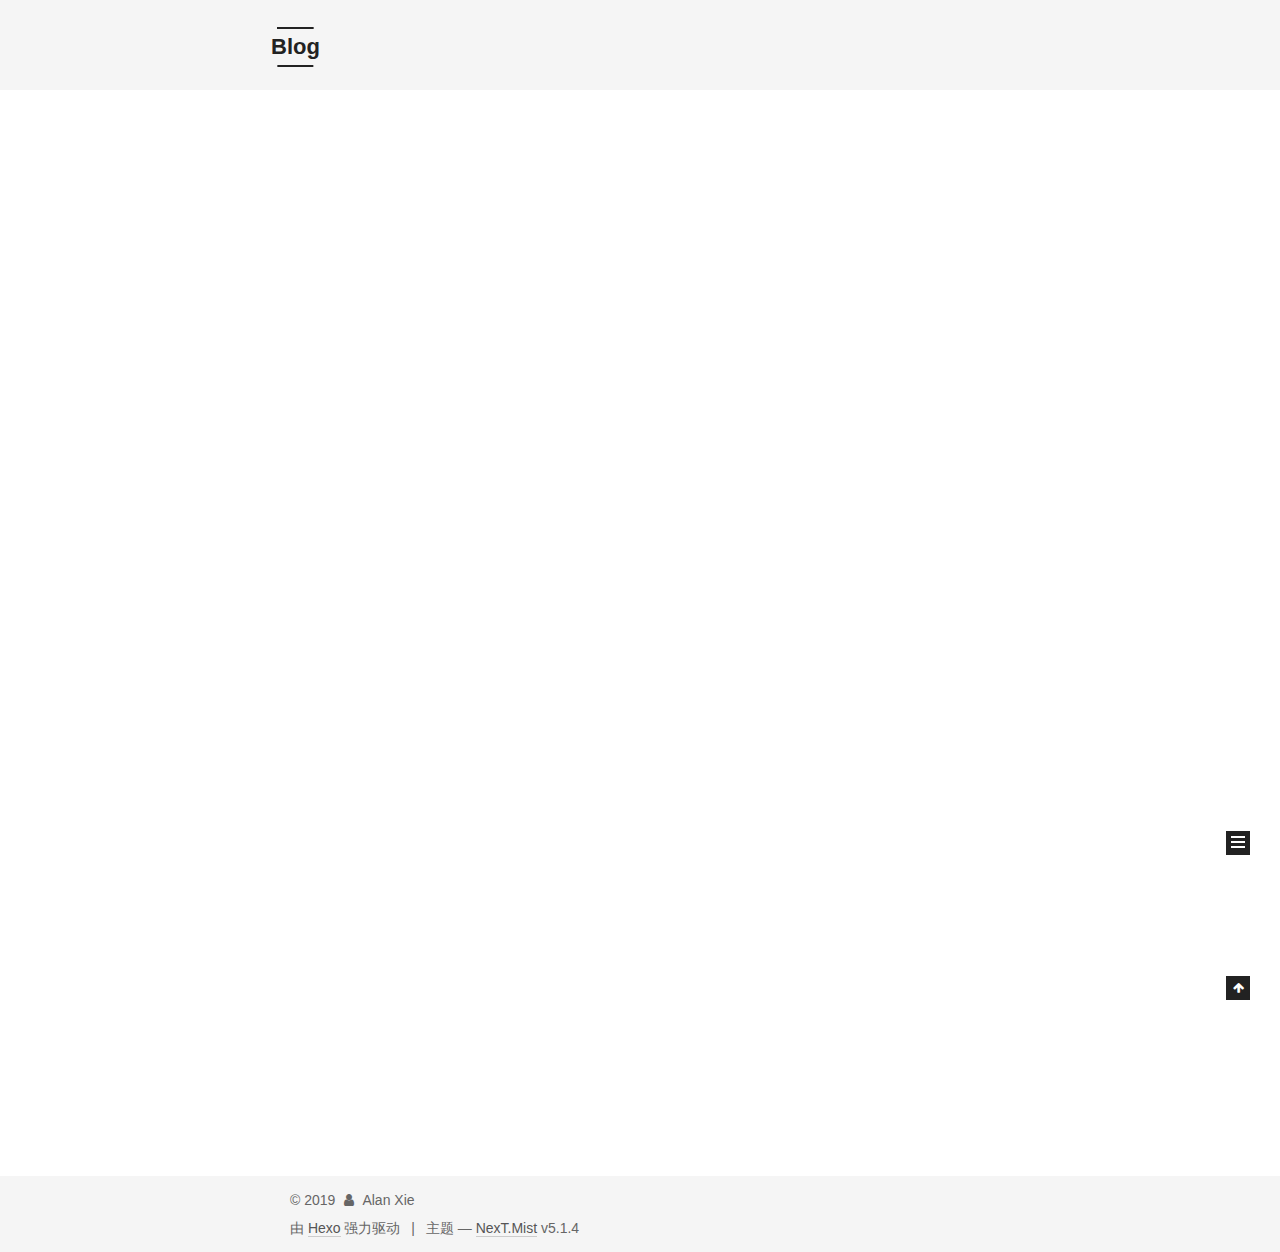
==== commit 4f399789: "Site updated: 2019-01-14 21:19:23" ====
--- a/index.html
+++ b/index.html
@@ -1,178 +1,309 @@
 <!DOCTYPE html>
-<html>
+
+
+
+  
+
+
+<html class="theme-next mist use-motion" lang="zh-Hans">
 <head><meta name="generator" content="Hexo 3.8.0">
-  <meta charset="utf-8">
-  
-  <meta name="renderer" content="webkit">
-  <meta http-equiv="X-UA-Compatible" content="IE=edge">
-  <link rel="dns-prefetch" href="http://yoursite.com">
-  <title>Hexo</title>
-  <meta name="viewport" content="width=device-width, initial-scale=1, maximum-scale=1">
-  <meta property="og:type" content="website">
-<meta property="og:title" content="Hexo">
-<meta property="og:url" content="http://yoursite.com/index.html">
-<meta property="og:site_name" content="Hexo">
-<meta property="og:locale" content="default">
+  <meta charset="UTF-8">
+<meta http-equiv="X-UA-Compatible" content="IE=edge">
+<meta name="viewport" content="width=device-width, initial-scale=1, maximum-scale=1">
+<meta name="theme-color" content="#222">
+
+
+
+
+
+
+
+
+
+<meta http-equiv="Cache-Control" content="no-transform">
+<meta http-equiv="Cache-Control" content="no-siteapp">
+
+
+
+
+
+
+
+
+
+
+
+
+
+
+
+
+  
+  
+  <link href="/lib/fancybox/source/jquery.fancybox.css?v=2.1.5" rel="stylesheet" type="text/css">
+
+
+
+
+
+
+
+<link href="/lib/font-awesome/css/font-awesome.min.css?v=4.6.2" rel="stylesheet" type="text/css">
+
+<link href="/css/main.css?v=5.1.4" rel="stylesheet" type="text/css">
+
+
+  <link rel="apple-touch-icon" sizes="180x180" href="/images/apple-touch-icon-next.png?v=5.1.4">
+
+
+  <link rel="icon" type="image/png" sizes="32x32" href="/images/favicon-32x32-next.png?v=5.1.4">
+
+
+  <link rel="icon" type="image/png" sizes="16x16" href="/images/favicon-16x16-next.png?v=5.1.4">
+
+
+  <link rel="mask-icon" href="/images/logo.svg?v=5.1.4" color="#222">
+
+
+
+
+
+  <meta name="keywords" content="Hexo, NexT">
+
+
+
+
+
+
+
+
+
+
+<meta name="description" content="Cyberspace Security">
+<meta property="og:type" content="website">
+<meta property="og:title" content="Blog">
+<meta property="og:url" content="https://zkxie.github.io/index.html">
+<meta property="og:site_name" content="Blog">
+<meta property="og:description" content="Cyberspace Security">
+<meta property="og:locale" content="zh-Hans">
 <meta name="twitter:card" content="summary">
-<meta name="twitter:title" content="Hexo">
-  
-    <link rel="alternative" href="/atom.xml" title="Hexo" type="application/atom+xml">
-  
-  
-    <link rel="icon" href="/favicon.png">
-  
-  <link rel="stylesheet" type="text/css" href="/./main.0cf68a.css">
-  <style type="text/css">
-  
-    #container.show {
-      background: linear-gradient(200deg,#a0cfe4,#e8c37e);
+<meta name="twitter:title" content="Blog">
+<meta name="twitter:description" content="Cyberspace Security">
+
+
+
+<script type="text/javascript" id="hexo.configurations">
+  var NexT = window.NexT || {};
+  var CONFIG = {
+    root: '/',
+    scheme: 'Mist',
+    version: '5.1.4',
+    sidebar: {"position":"left","display":"post","offset":12,"b2t":false,"scrollpercent":false,"onmobile":false},
+    fancybox: true,
+    tabs: true,
+    motion: {"enable":true,"async":false,"transition":{"post_block":"fadeIn","post_header":"slideDownIn","post_body":"slideDownIn","coll_header":"slideLeftIn","sidebar":"slideUpIn"}},
+    duoshuo: {
+      userId: '0',
+      author: '博主'
+    },
+    algolia: {
+      applicationID: '',
+      apiKey: '',
+      indexName: '',
+      hits: {"per_page":10},
+      labels: {"input_placeholder":"Search for Posts","hits_empty":"We didn't find any results for the search: ${query}","hits_stats":"${hits} results found in ${time} ms"}
     }
-  </style>
-  
-
-  
+  };
+</script>
+
+
+
+  <link rel="canonical" href="https://zkxie.github.io/">
+
+
+
+
+
+  <title>Blog</title>
+  
+
+
+
+
+
+
+
 
 </head>
-</html>
-<body>
-  <div id="container" q-class="show:isCtnShow">
-    <canvas id="anm-canvas" class="anm-canvas"></canvas>
-    <div class="left-col" q-class="show:isShow">
-      
-<div class="overlay" style="background: #4d4d4d"></div>
-<div class="intrude-less">
-	<header id="header" class="inner">
-		<a href="/" class="profilepic">
-			<img src="" class="js-avatar">
-		</a>
-		<hgroup>
-		  <h1 class="header-author"><a href="/">John Doe</a></h1>
-		</hgroup>
-		
-
-		<nav class="header-menu">
-			<ul>
-			
-				<li><a href="/">主页</a></li>
-	        
-				<li><a href="/tags/随笔/">随笔</a></li>
-	        
-			</ul>
-		</nav>
-		<nav class="header-smart-menu">
-    		
-    			
-    			<a q-on="click: openSlider(e, 'innerArchive')" href="javascript:void(0)">所有文章</a>
-    			
-            
-    			
-    			<a q-on="click: openSlider(e, 'friends')" href="javascript:void(0)">友链</a>
-    			
-            
-    			
-    			<a q-on="click: openSlider(e, 'aboutme')" href="javascript:void(0)">关于我</a>
-    			
-            
-		</nav>
-		<nav class="header-nav">
-			<div class="social">
-				
-					<a class="github" target="_blank" href="#" title="github"><i class="icon-github"></i></a>
-		        
-					<a class="weibo" target="_blank" href="#" title="weibo"><i class="icon-weibo"></i></a>
-		        
-					<a class="rss" target="_blank" href="#" title="rss"><i class="icon-rss"></i></a>
-		        
-					<a class="zhihu" target="_blank" href="#" title="zhihu"><i class="icon-zhihu"></i></a>
-		        
-			</div>
-		</nav>
-	</header>		
+
+<body itemscope="" itemtype="http://schema.org/WebPage" lang="zh-Hans">
+
+  
+  
+    
+  
+
+  <div class="container sidebar-position-left 
+  page-home">
+    <div class="headband"></div>
+
+    <header id="header" class="header" itemscope="" itemtype="http://schema.org/WPHeader">
+      <div class="header-inner"><div class="site-brand-wrapper">
+  <div class="site-meta ">
+    
+
+    <div class="custom-logo-site-title">
+      <a href="/" class="brand" rel="start">
+        <span class="logo-line-before"><i></i></span>
+        <span class="site-title">Blog</span>
+        <span class="logo-line-after"><i></i></span>
+      </a>
+    </div>
+      
+        <p class="site-subtitle"></p>
+      
+  </div>
+
+  <div class="site-nav-toggle">
+    <button>
+      <span class="btn-bar"></span>
+      <span class="btn-bar"></span>
+      <span class="btn-bar"></span>
+    </button>
+  </div>
 </div>
 
-    </div>
-    <div class="mid-col" q-class="show:isShow,hide:isShow|isFalse">
-      
-<nav id="mobile-nav">
-  	<div class="overlay js-overlay" style="background: #4d4d4d"></div>
-	<div class="btnctn js-mobile-btnctn">
-  		<div class="slider-trigger list" q-on="click: openSlider(e)"><i class="icon icon-sort"></i></div>
-	</div>
-	<div class="intrude-less">
-		<header id="header" class="inner">
-			<div class="profilepic">
-				<img src="" class="js-avatar">
-			</div>
-			<hgroup>
-			  <h1 class="header-author js-header-author">John Doe</h1>
-			</hgroup>
-			
-			
-			
-				
-			
-				
-			
-			
-			
-			<nav class="header-nav">
-				<div class="social">
-					
-						<a class="github" target="_blank" href="#" title="github"><i class="icon-github"></i></a>
-			        
-						<a class="weibo" target="_blank" href="#" title="weibo"><i class="icon-weibo"></i></a>
-			        
-						<a class="rss" target="_blank" href="#" title="rss"><i class="icon-rss"></i></a>
-			        
-						<a class="zhihu" target="_blank" href="#" title="zhihu"><i class="icon-zhihu"></i></a>
-			        
-				</div>
-			</nav>
-
-			<nav class="header-menu js-header-menu">
-				<ul style="width: 50%">
-				
-				
-					<li style="width: 50%"><a href="/">主页</a></li>
-		        
-					<li style="width: 50%"><a href="/tags/随笔/">随笔</a></li>
-		        
-				</ul>
-			</nav>
-		</header>				
-	</div>
-	<div class="mobile-mask" style="display:none" q-show="isShow"></div>
+<nav class="site-nav">
+  
+
+  
+    <ul id="menu" class="menu">
+      
+        
+        <li class="menu-item menu-item-home">
+          <a href="/" rel="section">
+            
+              <i class="menu-item-icon fa fa-fw fa-home"></i> <br>
+            
+            首页
+          </a>
+        </li>
+      
+        
+        <li class="menu-item menu-item-archives">
+          <a href="/archives/" rel="section">
+            
+              <i class="menu-item-icon fa fa-fw fa-archive"></i> <br>
+            
+            归档
+          </a>
+        </li>
+      
+
+      
+    </ul>
+  
+
+  
 </nav>
 
-      <div id="wrapper" class="body-wrap">
-        <div class="menu-l">
-          <div class="canvas-wrap">
-            <canvas data-colors="#eaeaea" data-sectionHeight="100" data-contentId="js-content" id="myCanvas1" class="anm-canvas"></canvas>
-          </div>
-          <div id="js-content" class="content-ll">
-            
-  
-    <article id="post-hello-world" class="article article-type-post  article-index" itemscope="" itemprop="blogPost">
-  <div class="article-inner">
-    
-      <header class="article-header">
-        
-  
-    <h1 itemprop="name">
-      <a class="article-title" href="/2019/01/13/hello-world/">Hello World</a>
-    </h1>
-  
-
-        
-        <a href="/2019/01/13/hello-world/" class="archive-article-date">
-  	<time datetime="2019-01-13T10:40:14.584Z" itemprop="datePublished"><i class="icon-calendar icon"></i>2019-01-13</time>
-</a>
-        
+
+
+ </div>
+    </header>
+
+    <main id="main" class="main">
+      <div class="main-inner">
+        <div class="content-wrap">
+          <div id="content" class="content">
+            
+  <section id="posts" class="posts-expand">
+    
+      
+
+  
+
+  
+  
+  
+
+  <article class="post post-type-normal" itemscope="" itemtype="http://schema.org/Article">
+  
+  
+  
+  <div class="post-block">
+    <link itemprop="mainEntityOfPage" href="https://zkxie.github.io/2019/01/13/hello-world/">
+
+    <span hidden itemprop="author" itemscope="" itemtype="http://schema.org/Person">
+      <meta itemprop="name" content="Alan Xie">
+      <meta itemprop="description" content="">
+      <meta itemprop="image" content="/images/avatar.gif">
+    </span>
+
+    <span hidden itemprop="publisher" itemscope="" itemtype="http://schema.org/Organization">
+      <meta itemprop="name" content="Blog">
+    </span>
+
+    
+      <header class="post-header">
+
+        
+        
+          <h1 class="post-title" itemprop="name headline">
+                
+                <a class="post-title-link" href="/2019/01/13/hello-world/" itemprop="url">Hello World</a></h1>
+        
+
+        <div class="post-meta">
+          <span class="post-time">
+            
+              <span class="post-meta-item-icon">
+                <i class="fa fa-calendar-o"></i>
+              </span>
+              
+                <span class="post-meta-item-text">发表于</span>
+              
+              <time title="创建于" itemprop="dateCreated datePublished" datetime="2019-01-13T18:40:14+08:00">
+                2019-01-13
+              </time>
+            
+
+            
+
+            
+          </span>
+
+          
+
+          
+            
+          
+
+          
+          
+
+          
+
+          
+
+          
+
+        </div>
       </header>
     
-    <div class="article-entry" itemprop="articleBody">
-      
-        <p>Welcome to <a href="https://hexo.io/" target="_blank" rel="noopener">Hexo</a>! This is your very first post. Check <a href="https://hexo.io/docs/" target="_blank" rel="noopener">documentation</a> for more info. If you get any problems when using Hexo, you can find the answer in <a href="https://hexo.io/docs/troubleshooting.html" target="_blank" rel="noopener">troubleshooting</a> or you can ask me on <a href="https://github.com/hexojs/hexo/issues" target="_blank" rel="noopener">GitHub</a>.</p>
+
+    
+    
+    
+    <div class="post-body" itemprop="articleBody">
+
+      
+      
+
+      
+        
+          
+            <p>Welcome to <a href="https://hexo.io/" target="_blank" rel="noopener">Hexo</a>! This is your very first post. Check <a href="https://hexo.io/docs/" target="_blank" rel="noopener">documentation</a> for more info. If you get any problems when using Hexo, you can find the answer in <a href="https://hexo.io/docs/troubleshooting.html" target="_blank" rel="noopener">troubleshooting</a> or you can ask me on <a href="https://github.com/hexojs/hexo/issues" target="_blank" rel="noopener">GitHub</a>.</p>
 <h2 id="Quick-Start"><a href="#Quick-Start" class="headerlink" title="Quick Start"></a>Quick Start</h2><h3 id="Create-a-new-post"><a href="#Create-a-new-post" class="headerlink" title="Create a new post"></a>Create a new post</h3><figure class="highlight bash"><table><tr><td class="gutter"><pre><span class="line">1</span><br></pre></td><td class="code"><pre><span class="line">$ hexo new <span class="string">"My New Post"</span></span><br></pre></td></tr></table></figure>
 <p>More info: <a href="https://hexo.io/docs/writing.html" target="_blank" rel="noopener">Writing</a></p>
 <h3 id="Run-server"><a href="#Run-server" class="headerlink" title="Run server"></a>Run server</h3><figure class="highlight bash"><table><tr><td class="gutter"><pre><span class="line">1</span><br></pre></td><td class="code"><pre><span class="line">$ hexo server</span><br></pre></td></tr></table></figure>
@@ -182,293 +313,307 @@
 <h3 id="Deploy-to-remote-sites"><a href="#Deploy-to-remote-sites" class="headerlink" title="Deploy to remote sites"></a>Deploy to remote sites</h3><figure class="highlight bash"><table><tr><td class="gutter"><pre><span class="line">1</span><br></pre></td><td class="code"><pre><span class="line">$ hexo deploy</span><br></pre></td></tr></table></figure>
 <p>More info: <a href="https://hexo.io/docs/deployment.html" target="_blank" rel="noopener">Deployment</a></p>
 
-      
-
+          
+        
       
     </div>
-    <div class="article-info article-info-index">
-      
-      
-      
-
-      
-        <p class="article-more-link">
-          <a class="article-more-a" href="/2019/01/13/hello-world/">展开全文 >></a>
-        </p>
-      
-
-      
-      <div class="clearfix"></div>
+    
+    
+    
+
+    
+
+    
+
+    
+
+    <footer class="post-footer">
+      
+
+      
+
+      
+
+      
+      
+        <div class="post-eof"></div>
+      
+    </footer>
+  </div>
+  
+  
+  
+  </article>
+
+
+    
+  </section>
+
+  
+
+
+          </div>
+          
+
+
+          
+
+        </div>
+        
+          
+  
+  <div class="sidebar-toggle">
+    <div class="sidebar-toggle-line-wrap">
+      <span class="sidebar-toggle-line sidebar-toggle-line-first"></span>
+      <span class="sidebar-toggle-line sidebar-toggle-line-middle"></span>
+      <span class="sidebar-toggle-line sidebar-toggle-line-last"></span>
     </div>
   </div>
-</article>
-
-<aside class="wrap-side-operation">
-    <div class="mod-side-operation">
-        
-        <div class="jump-container" id="js-jump-container" style="display:none;">
-            <a href="javascript:void(0)" class="mod-side-operation__jump-to-top">
-                <i class="icon-font icon-back"></i>
-            </a>
-            <div id="js-jump-plan-container" class="jump-plan-container" style="top: -11px;">
-                <i class="icon-font icon-plane jump-plane"></i>
-            </div>
+
+  <aside id="sidebar" class="sidebar">
+    
+    <div class="sidebar-inner">
+
+      
+
+      
+
+      <section class="site-overview-wrap sidebar-panel sidebar-panel-active">
+        <div class="site-overview">
+          <div class="site-author motion-element" itemprop="author" itemscope="" itemtype="http://schema.org/Person">
+            
+              <p class="site-author-name" itemprop="name">Alan Xie</p>
+              <p class="site-description motion-element" itemprop="description">Cyberspace Security</p>
+          </div>
+
+          <nav class="site-state motion-element">
+
+            
+              <div class="site-state-item site-state-posts">
+              
+                <a href="/archives/">
+              
+                  <span class="site-state-item-count">1</span>
+                  <span class="site-state-item-name">日志</span>
+                </a>
+              </div>
+            
+
+            
+
+            
+
+          </nav>
+
+          
+
+          
+
+          
+          
+
+          
+          
+
+          
+
         </div>
-        
-        
+      </section>
+
+      
+
+      
+
     </div>
-</aside>
-
-
-
-
-  
-  
-
-
-          </div>
-        </div>
+  </aside>
+
+
+        
       </div>
-      <footer id="footer">
-  <div class="outer">
-    <div id="footer-info">
-    	<div class="footer-left">
-    		&copy; 2019 John Doe
-    	</div>
-      	<div class="footer-right">
-      		<a href="http://hexo.io/" target="_blank">Hexo</a>  Theme <a href="https://github.com/litten/hexo-theme-yilia" target="_blank">Yilia</a> by Litten
-      	</div>
-    </div>
+    </main>
+
+    <footer id="footer" class="footer">
+      <div class="footer-inner">
+        <div class="copyright">&copy; <span itemprop="copyrightYear">2019</span>
+  <span class="with-love">
+    <i class="fa fa-user"></i>
+  </span>
+  <span class="author" itemprop="copyrightHolder">Alan Xie</span>
+
+  
+</div>
+
+
+  <div class="powered-by">由 <a class="theme-link" target="_blank" href="https://hexo.io">Hexo</a> 强力驱动</div>
+
+
+
+  <span class="post-meta-divider">|</span>
+
+
+
+  <div class="theme-info">主题 &mdash; <a class="theme-link" target="_blank" href="https://github.com/iissnan/hexo-theme-next">NexT.Mist</a> v5.1.4</div>
+
+
+
+
+        
+
+
+
+
+
+
+
+        
+      </div>
+    </footer>
+
+    
+      <div class="back-to-top">
+        <i class="fa fa-arrow-up"></i>
+        
+      </div>
+    
+
+    
+
   </div>
-</footer>
-    </div>
-    <script>
-	var yiliaConfig = {
-		mathjax: false,
-		isHome: true,
-		isPost: false,
-		isArchive: false,
-		isTag: false,
-		isCategory: false,
-		open_in_new: false,
-		toc_hide_index: true,
-		root: "/",
-		innerArchive: true,
-		showTags: false
-	}
+
+  
+
+<script type="text/javascript">
+  if (Object.prototype.toString.call(window.Promise) !== '[object Function]') {
+    window.Promise = null;
+  }
 </script>
 
-<script>!function(t){function n(e){if(r[e])return r[e].exports;var i=r[e]={exports:{},id:e,loaded:!1};return t[e].call(i.exports,i,i.exports,n),i.loaded=!0,i.exports}var r={};n.m=t,n.c=r,n.p="./",n(0)}([function(t,n,r){r(195),t.exports=r(191)},function(t,n,r){var e=r(3),i=r(52),o=r(27),u=r(28),c=r(53),f="prototype",a=function(t,n,r){var s,l,h,v,p=t&a.F,d=t&a.G,y=t&a.S,g=t&a.P,b=t&a.B,m=d?e:y?e[n]||(e[n]={}):(e[n]||{})[f],x=d?i:i[n]||(i[n]={}),w=x[f]||(x[f]={});d&&(r=n);for(s in r)l=!p&&m&&void 0!==m[s],h=(l?m:r)[s],v=b&&l?c(h,e):g&&"function"==typeof h?c(Function.call,h):h,m&&u(m,s,h,t&a.U),x[s]!=h&&o(x,s,v),g&&w[s]!=h&&(w[s]=h)};e.core=i,a.F=1,a.G=2,a.S=4,a.P=8,a.B=16,a.W=32,a.U=64,a.R=128,t.exports=a},function(t,n,r){var e=r(6);t.exports=function(t){if(!e(t))throw TypeError(t+" is not an object!");return t}},function(t,n){var r=t.exports="undefined"!=typeof window&&window.Math==Math?window:"undefined"!=typeof self&&self.Math==Math?self:Function("return this")();"number"==typeof __g&&(__g=r)},function(t,n){t.exports=function(t){try{return!!t()}catch(t){return!0}}},function(t,n){var r=t.exports="undefined"!=typeof window&&window.Math==Math?window:"undefined"!=typeof self&&self.Math==Math?self:Function("return this")();"number"==typeof __g&&(__g=r)},function(t,n){t.exports=function(t){return"object"==typeof t?null!==t:"function"==typeof t}},function(t,n,r){var e=r(126)("wks"),i=r(76),o=r(3).Symbol,u="function"==typeof o;(t.exports=function(t){return e[t]||(e[t]=u&&o[t]||(u?o:i)("Symbol."+t))}).store=e},function(t,n){var r={}.hasOwnProperty;t.exports=function(t,n){return r.call(t,n)}},function(t,n,r){var e=r(94),i=r(33);t.exports=function(t){return e(i(t))}},function(t,n,r){t.exports=!r(4)(function(){return 7!=Object.defineProperty({},"a",{get:function(){return 7}}).a})},function(t,n,r){var e=r(2),i=r(167),o=r(50),u=Object.defineProperty;n.f=r(10)?Object.defineProperty:function(t,n,r){if(e(t),n=o(n,!0),e(r),i)try{return u(t,n,r)}catch(t){}if("get"in r||"set"in r)throw TypeError("Accessors not supported!");return"value"in r&&(t[n]=r.value),t}},function(t,n,r){t.exports=!r(18)(function(){return 7!=Object.defineProperty({},"a",{get:function(){return 7}}).a})},function(t,n,r){var e=r(14),i=r(22);t.exports=r(12)?function(t,n,r){return e.f(t,n,i(1,r))}:function(t,n,r){return t[n]=r,t}},function(t,n,r){var e=r(20),i=r(58),o=r(42),u=Object.defineProperty;n.f=r(12)?Object.defineProperty:function(t,n,r){if(e(t),n=o(n,!0),e(r),i)try{return u(t,n,r)}catch(t){}if("get"in r||"set"in r)throw TypeError("Accessors not supported!");return"value"in r&&(t[n]=r.value),t}},function(t,n,r){var e=r(40)("wks"),i=r(23),o=r(5).Symbol,u="function"==typeof o;(t.exports=function(t){return e[t]||(e[t]=u&&o[t]||(u?o:i)("Symbol."+t))}).store=e},function(t,n,r){var e=r(67),i=Math.min;t.exports=function(t){return t>0?i(e(t),9007199254740991):0}},function(t,n,r){var e=r(46);t.exports=function(t){return Object(e(t))}},function(t,n){t.exports=function(t){try{return!!t()}catch(t){return!0}}},function(t,n,r){var e=r(63),i=r(34);t.exports=Object.keys||function(t){return e(t,i)}},function(t,n,r){var e=r(21);t.exports=function(t){if(!e(t))throw TypeError(t+" is not an object!");return t}},function(t,n){t.exports=function(t){return"object"==typeof t?null!==t:"function"==typeof t}},function(t,n){t.exports=function(t,n){return{enumerable:!(1&t),configurable:!(2&t),writable:!(4&t),value:n}}},function(t,n){var r=0,e=Math.random();t.exports=function(t){return"Symbol(".concat(void 0===t?"":t,")_",(++r+e).toString(36))}},function(t,n){var r={}.hasOwnProperty;t.exports=function(t,n){return r.call(t,n)}},function(t,n){var r=t.exports={version:"2.4.0"};"number"==typeof __e&&(__e=r)},function(t,n){t.exports=function(t){if("function"!=typeof t)throw TypeError(t+" is not a function!");return t}},function(t,n,r){var e=r(11),i=r(66);t.exports=r(10)?function(t,n,r){return e.f(t,n,i(1,r))}:function(t,n,r){return t[n]=r,t}},function(t,n,r){var e=r(3),i=r(27),o=r(24),u=r(76)("src"),c="toString",f=Function[c],a=(""+f).split(c);r(52).inspectSource=function(t){return f.call(t)},(t.exports=function(t,n,r,c){var f="function"==typeof r;f&&(o(r,"name")||i(r,"name",n)),t[n]!==r&&(f&&(o(r,u)||i(r,u,t[n]?""+t[n]:a.join(String(n)))),t===e?t[n]=r:c?t[n]?t[n]=r:i(t,n,r):(delete t[n],i(t,n,r)))})(Function.prototype,c,function(){return"function"==typeof this&&this[u]||f.call(this)})},function(t,n,r){var e=r(1),i=r(4),o=r(46),u=function(t,n,r,e){var i=String(o(t)),u="<"+n;return""!==r&&(u+=" "+r+'="'+String(e).replace(/"/g,"&quot;")+'"'),u+">"+i+"</"+n+">"};t.exports=function(t,n){var r={};r[t]=n(u),e(e.P+e.F*i(function(){var n=""[t]('"');return n!==n.toLowerCase()||n.split('"').length>3}),"String",r)}},function(t,n,r){var e=r(115),i=r(46);t.exports=function(t){return e(i(t))}},function(t,n,r){var e=r(116),i=r(66),o=r(30),u=r(50),c=r(24),f=r(167),a=Object.getOwnPropertyDescriptor;n.f=r(10)?a:function(t,n){if(t=o(t),n=u(n,!0),f)try{return a(t,n)}catch(t){}if(c(t,n))return i(!e.f.call(t,n),t[n])}},function(t,n,r){var e=r(24),i=r(17),o=r(145)("IE_PROTO"),u=Object.prototype;t.exports=Object.getPrototypeOf||function(t){return t=i(t),e(t,o)?t[o]:"function"==typeof t.constructor&&t instanceof t.constructor?t.constructor.prototype:t instanceof Object?u:null}},function(t,n){t.exports=function(t){if(void 0==t)throw TypeError("Can't call method on  "+t);return t}},function(t,n){t.exports="constructor,hasOwnProperty,isPrototypeOf,propertyIsEnumerable,toLocaleString,toString,valueOf".split(",")},function(t,n){t.exports={}},function(t,n){t.exports=!0},function(t,n){n.f={}.propertyIsEnumerable},function(t,n,r){var e=r(14).f,i=r(8),o=r(15)("toStringTag");t.exports=function(t,n,r){t&&!i(t=r?t:t.prototype,o)&&e(t,o,{configurable:!0,value:n})}},function(t,n,r){var e=r(40)("keys"),i=r(23);t.exports=function(t){return e[t]||(e[t]=i(t))}},function(t,n,r){var e=r(5),i="__core-js_shared__",o=e[i]||(e[i]={});t.exports=function(t){return o[t]||(o[t]={})}},function(t,n){var r=Math.ceil,e=Math.floor;t.exports=function(t){return isNaN(t=+t)?0:(t>0?e:r)(t)}},function(t,n,r){var e=r(21);t.exports=function(t,n){if(!e(t))return t;var r,i;if(n&&"function"==typeof(r=t.toString)&&!e(i=r.call(t)))return i;if("function"==typeof(r=t.valueOf)&&!e(i=r.call(t)))return i;if(!n&&"function"==typeof(r=t.toString)&&!e(i=r.call(t)))return i;throw TypeError("Can't convert object to primitive value")}},function(t,n,r){var e=r(5),i=r(25),o=r(36),u=r(44),c=r(14).f;t.exports=function(t){var n=i.Symbol||(i.Symbol=o?{}:e.Symbol||{});"_"==t.charAt(0)||t in n||c(n,t,{value:u.f(t)})}},function(t,n,r){n.f=r(15)},function(t,n){var r={}.toString;t.exports=function(t){return r.call(t).slice(8,-1)}},function(t,n){t.exports=function(t){if(void 0==t)throw TypeError("Can't call method on  "+t);return t}},function(t,n,r){var e=r(4);t.exports=function(t,n){return!!t&&e(function(){n?t.call(null,function(){},1):t.call(null)})}},function(t,n,r){var e=r(53),i=r(115),o=r(17),u=r(16),c=r(203);t.exports=function(t,n){var r=1==t,f=2==t,a=3==t,s=4==t,l=6==t,h=5==t||l,v=n||c;return function(n,c,p){for(var d,y,g=o(n),b=i(g),m=e(c,p,3),x=u(b.length),w=0,S=r?v(n,x):f?v(n,0):void 0;x>w;w++)if((h||w in b)&&(d=b[w],y=m(d,w,g),t))if(r)S[w]=y;else if(y)switch(t){case 3:return!0;case 5:return d;case 6:return w;case 2:S.push(d)}else if(s)return!1;return l?-1:a||s?s:S}}},function(t,n,r){var e=r(1),i=r(52),o=r(4);t.exports=function(t,n){var r=(i.Object||{})[t]||Object[t],u={};u[t]=n(r),e(e.S+e.F*o(function(){r(1)}),"Object",u)}},function(t,n,r){var e=r(6);t.exports=function(t,n){if(!e(t))return t;var r,i;if(n&&"function"==typeof(r=t.toString)&&!e(i=r.call(t)))return i;if("function"==typeof(r=t.valueOf)&&!e(i=r.call(t)))return i;if(!n&&"function"==typeof(r=t.toString)&&!e(i=r.call(t)))return i;throw TypeError("Can't convert object to primitive value")}},function(t,n,r){var e=r(5),i=r(25),o=r(91),u=r(13),c="prototype",f=function(t,n,r){var a,s,l,h=t&f.F,v=t&f.G,p=t&f.S,d=t&f.P,y=t&f.B,g=t&f.W,b=v?i:i[n]||(i[n]={}),m=b[c],x=v?e:p?e[n]:(e[n]||{})[c];v&&(r=n);for(a in r)(s=!h&&x&&void 0!==x[a])&&a in b||(l=s?x[a]:r[a],b[a]=v&&"function"!=typeof x[a]?r[a]:y&&s?o(l,e):g&&x[a]==l?function(t){var n=function(n,r,e){if(this instanceof t){switch(arguments.length){case 0:return new t;case 1:return new t(n);case 2:return new t(n,r)}return new t(n,r,e)}return t.apply(this,arguments)};return n[c]=t[c],n}(l):d&&"function"==typeof l?o(Function.call,l):l,d&&((b.virtual||(b.virtual={}))[a]=l,t&f.R&&m&&!m[a]&&u(m,a,l)))};f.F=1,f.G=2,f.S=4,f.P=8,f.B=16,f.W=32,f.U=64,f.R=128,t.exports=f},function(t,n){var r=t.exports={version:"2.4.0"};"number"==typeof __e&&(__e=r)},function(t,n,r){var e=r(26);t.exports=function(t,n,r){if(e(t),void 0===n)return t;switch(r){case 1:return function(r){return t.call(n,r)};case 2:return function(r,e){return t.call(n,r,e)};case 3:return function(r,e,i){return t.call(n,r,e,i)}}return function(){return t.apply(n,arguments)}}},function(t,n,r){var e=r(183),i=r(1),o=r(126)("metadata"),u=o.store||(o.store=new(r(186))),c=function(t,n,r){var i=u.get(t);if(!i){if(!r)return;u.set(t,i=new e)}var o=i.get(n);if(!o){if(!r)return;i.set(n,o=new e)}return o},f=function(t,n,r){var e=c(n,r,!1);return void 0!==e&&e.has(t)},a=function(t,n,r){var e=c(n,r,!1);return void 0===e?void 0:e.get(t)},s=function(t,n,r,e){c(r,e,!0).set(t,n)},l=function(t,n){var r=c(t,n,!1),e=[];return r&&r.forEach(function(t,n){e.push(n)}),e},h=function(t){return void 0===t||"symbol"==typeof t?t:String(t)},v=function(t){i(i.S,"Reflect",t)};t.exports={store:u,map:c,has:f,get:a,set:s,keys:l,key:h,exp:v}},function(t,n,r){"use strict";if(r(10)){var e=r(69),i=r(3),o=r(4),u=r(1),c=r(127),f=r(152),a=r(53),s=r(68),l=r(66),h=r(27),v=r(73),p=r(67),d=r(16),y=r(75),g=r(50),b=r(24),m=r(180),x=r(114),w=r(6),S=r(17),_=r(137),O=r(70),E=r(32),P=r(71).f,j=r(154),F=r(76),M=r(7),A=r(48),N=r(117),T=r(146),I=r(155),k=r(80),L=r(123),R=r(74),C=r(130),D=r(160),U=r(11),W=r(31),G=U.f,B=W.f,V=i.RangeError,z=i.TypeError,q=i.Uint8Array,K="ArrayBuffer",J="Shared"+K,Y="BYTES_PER_ELEMENT",H="prototype",$=Array[H],X=f.ArrayBuffer,Q=f.DataView,Z=A(0),tt=A(2),nt=A(3),rt=A(4),et=A(5),it=A(6),ot=N(!0),ut=N(!1),ct=I.values,ft=I.keys,at=I.entries,st=$.lastIndexOf,lt=$.reduce,ht=$.reduceRight,vt=$.join,pt=$.sort,dt=$.slice,yt=$.toString,gt=$.toLocaleString,bt=M("iterator"),mt=M("toStringTag"),xt=F("typed_constructor"),wt=F("def_constructor"),St=c.CONSTR,_t=c.TYPED,Ot=c.VIEW,Et="Wrong length!",Pt=A(1,function(t,n){return Tt(T(t,t[wt]),n)}),jt=o(function(){return 1===new q(new Uint16Array([1]).buffer)[0]}),Ft=!!q&&!!q[H].set&&o(function(){new q(1).set({})}),Mt=function(t,n){if(void 0===t)throw z(Et);var r=+t,e=d(t);if(n&&!m(r,e))throw V(Et);return e},At=function(t,n){var r=p(t);if(r<0||r%n)throw V("Wrong offset!");return r},Nt=function(t){if(w(t)&&_t in t)return t;throw z(t+" is not a typed array!")},Tt=function(t,n){if(!(w(t)&&xt in t))throw z("It is not a typed array constructor!");return new t(n)},It=function(t,n){return kt(T(t,t[wt]),n)},kt=function(t,n){for(var r=0,e=n.length,i=Tt(t,e);e>r;)i[r]=n[r++];return i},Lt=function(t,n,r){G(t,n,{get:function(){return this._d[r]}})},Rt=function(t){var n,r,e,i,o,u,c=S(t),f=arguments.length,s=f>1?arguments[1]:void 0,l=void 0!==s,h=j(c);if(void 0!=h&&!_(h)){for(u=h.call(c),e=[],n=0;!(o=u.next()).done;n++)e.push(o.value);c=e}for(l&&f>2&&(s=a(s,arguments[2],2)),n=0,r=d(c.length),i=Tt(this,r);r>n;n++)i[n]=l?s(c[n],n):c[n];return i},Ct=function(){for(var t=0,n=arguments.length,r=Tt(this,n);n>t;)r[t]=arguments[t++];return r},Dt=!!q&&o(function(){gt.call(new q(1))}),Ut=function(){return gt.apply(Dt?dt.call(Nt(this)):Nt(this),arguments)},Wt={copyWithin:function(t,n){return D.call(Nt(this),t,n,arguments.length>2?arguments[2]:void 0)},every:function(t){return rt(Nt(this),t,arguments.length>1?arguments[1]:void 0)},fill:function(t){return C.apply(Nt(this),arguments)},filter:function(t){return It(this,tt(Nt(this),t,arguments.length>1?arguments[1]:void 0))},find:function(t){return et(Nt(this),t,arguments.length>1?arguments[1]:void 0)},findIndex:function(t){return it(Nt(this),t,arguments.length>1?arguments[1]:void 0)},forEach:function(t){Z(Nt(this),t,arguments.length>1?arguments[1]:void 0)},indexOf:function(t){return ut(Nt(this),t,arguments.length>1?arguments[1]:void 0)},includes:function(t){return ot(Nt(this),t,arguments.length>1?arguments[1]:void 0)},join:function(t){return vt.apply(Nt(this),arguments)},lastIndexOf:function(t){return st.apply(Nt(this),arguments)},map:function(t){return Pt(Nt(this),t,arguments.length>1?arguments[1]:void 0)},reduce:function(t){return lt.apply(Nt(this),arguments)},reduceRight:function(t){return ht.apply(Nt(this),arguments)},reverse:function(){for(var t,n=this,r=Nt(n).length,e=Math.floor(r/2),i=0;i<e;)t=n[i],n[i++]=n[--r],n[r]=t;return n},some:function(t){return nt(Nt(this),t,arguments.length>1?arguments[1]:void 0)},sort:function(t){return pt.call(Nt(this),t)},subarray:function(t,n){var r=Nt(this),e=r.length,i=y(t,e);return new(T(r,r[wt]))(r.buffer,r.byteOffset+i*r.BYTES_PER_ELEMENT,d((void 0===n?e:y(n,e))-i))}},Gt=function(t,n){return It(this,dt.call(Nt(this),t,n))},Bt=function(t){Nt(this);var n=At(arguments[1],1),r=this.length,e=S(t),i=d(e.length),o=0;if(i+n>r)throw V(Et);for(;o<i;)this[n+o]=e[o++]},Vt={entries:function(){return at.call(Nt(this))},keys:function(){return ft.call(Nt(this))},values:function(){return ct.call(Nt(this))}},zt=function(t,n){return w(t)&&t[_t]&&"symbol"!=typeof n&&n in t&&String(+n)==String(n)},qt=function(t,n){return zt(t,n=g(n,!0))?l(2,t[n]):B(t,n)},Kt=function(t,n,r){return!(zt(t,n=g(n,!0))&&w(r)&&b(r,"value"))||b(r,"get")||b(r,"set")||r.configurable||b(r,"writable")&&!r.writable||b(r,"enumerable")&&!r.enumerable?G(t,n,r):(t[n]=r.value,t)};St||(W.f=qt,U.f=Kt),u(u.S+u.F*!St,"Object",{getOwnPropertyDescriptor:qt,defineProperty:Kt}),o(function(){yt.call({})})&&(yt=gt=function(){return vt.call(this)});var Jt=v({},Wt);v(Jt,Vt),h(Jt,bt,Vt.values),v(Jt,{slice:Gt,set:Bt,constructor:function(){},toString:yt,toLocaleString:Ut}),Lt(Jt,"buffer","b"),Lt(Jt,"byteOffset","o"),Lt(Jt,"byteLength","l"),Lt(Jt,"length","e"),G(Jt,mt,{get:function(){return this[_t]}}),t.exports=function(t,n,r,f){f=!!f;var a=t+(f?"Clamped":"")+"Array",l="Uint8Array"!=a,v="get"+t,p="set"+t,y=i[a],g=y||{},b=y&&E(y),m=!y||!c.ABV,S={},_=y&&y[H],j=function(t,r){var e=t._d;return e.v[v](r*n+e.o,jt)},F=function(t,r,e){var i=t._d;f&&(e=(e=Math.round(e))<0?0:e>255?255:255&e),i.v[p](r*n+i.o,e,jt)},M=function(t,n){G(t,n,{get:function(){return j(this,n)},set:function(t){return F(this,n,t)},enumerable:!0})};m?(y=r(function(t,r,e,i){s(t,y,a,"_d");var o,u,c,f,l=0,v=0;if(w(r)){if(!(r instanceof X||(f=x(r))==K||f==J))return _t in r?kt(y,r):Rt.call(y,r);o=r,v=At(e,n);var p=r.byteLength;if(void 0===i){if(p%n)throw V(Et);if((u=p-v)<0)throw V(Et)}else if((u=d(i)*n)+v>p)throw V(Et);c=u/n}else c=Mt(r,!0),u=c*n,o=new X(u);for(h(t,"_d",{b:o,o:v,l:u,e:c,v:new Q(o)});l<c;)M(t,l++)}),_=y[H]=O(Jt),h(_,"constructor",y)):L(function(t){new y(null),new y(t)},!0)||(y=r(function(t,r,e,i){s(t,y,a);var o;return w(r)?r instanceof X||(o=x(r))==K||o==J?void 0!==i?new g(r,At(e,n),i):void 0!==e?new g(r,At(e,n)):new g(r):_t in r?kt(y,r):Rt.call(y,r):new g(Mt(r,l))}),Z(b!==Function.prototype?P(g).concat(P(b)):P(g),function(t){t in y||h(y,t,g[t])}),y[H]=_,e||(_.constructor=y));var A=_[bt],N=!!A&&("values"==A.name||void 0==A.name),T=Vt.values;h(y,xt,!0),h(_,_t,a),h(_,Ot,!0),h(_,wt,y),(f?new y(1)[mt]==a:mt in _)||G(_,mt,{get:function(){return a}}),S[a]=y,u(u.G+u.W+u.F*(y!=g),S),u(u.S,a,{BYTES_PER_ELEMENT:n,from:Rt,of:Ct}),Y in _||h(_,Y,n),u(u.P,a,Wt),R(a),u(u.P+u.F*Ft,a,{set:Bt}),u(u.P+u.F*!N,a,Vt),u(u.P+u.F*(_.toString!=yt),a,{toString:yt}),u(u.P+u.F*o(function(){new y(1).slice()}),a,{slice:Gt}),u(u.P+u.F*(o(function(){return[1,2].toLocaleString()!=new y([1,2]).toLocaleString()})||!o(function(){_.toLocaleString.call([1,2])})),a,{toLocaleString:Ut}),k[a]=N?A:T,e||N||h(_,bt,T)}}else t.exports=function(){}},function(t,n){var r={}.toString;t.exports=function(t){return r.call(t).slice(8,-1)}},function(t,n,r){var e=r(21),i=r(5).document,o=e(i)&&e(i.createElement);t.exports=function(t){return o?i.createElement(t):{}}},function(t,n,r){t.exports=!r(12)&&!r(18)(function(){return 7!=Object.defineProperty(r(57)("div"),"a",{get:function(){return 7}}).a})},function(t,n,r){"use strict";var e=r(36),i=r(51),o=r(64),u=r(13),c=r(8),f=r(35),a=r(96),s=r(38),l=r(103),h=r(15)("iterator"),v=!([].keys&&"next"in[].keys()),p="keys",d="values",y=function(){return this};t.exports=function(t,n,r,g,b,m,x){a(r,n,g);var w,S,_,O=function(t){if(!v&&t in F)return F[t];switch(t){case p:case d:return function(){return new r(this,t)}}return function(){return new r(this,t)}},E=n+" Iterator",P=b==d,j=!1,F=t.prototype,M=F[h]||F["@@iterator"]||b&&F[b],A=M||O(b),N=b?P?O("entries"):A:void 0,T="Array"==n?F.entries||M:M;if(T&&(_=l(T.call(new t)))!==Object.prototype&&(s(_,E,!0),e||c(_,h)||u(_,h,y)),P&&M&&M.name!==d&&(j=!0,A=function(){return M.call(this)}),e&&!x||!v&&!j&&F[h]||u(F,h,A),f[n]=A,f[E]=y,b)if(w={values:P?A:O(d),keys:m?A:O(p),entries:N},x)for(S in w)S in F||o(F,S,w[S]);else i(i.P+i.F*(v||j),n,w);return w}},function(t,n,r){var e=r(20),i=r(100),o=r(34),u=r(39)("IE_PROTO"),c=function(){},f="prototype",a=function(){var t,n=r(57)("iframe"),e=o.length;for(n.style.display="none",r(93).appendChild(n),n.src="javascript:",t=n.contentWindow.document,t.open(),t.write("<script>document.F=Object<\/script>"),t.close(),a=t.F;e--;)delete a[f][o[e]];return a()};t.exports=Object.create||function(t,n){var r;return null!==t?(c[f]=e(t),r=new c,c[f]=null,r[u]=t):r=a(),void 0===n?r:i(r,n)}},function(t,n,r){var e=r(63),i=r(34).concat("length","prototype");n.f=Object.getOwnPropertyNames||function(t){return e(t,i)}},function(t,n){n.f=Object.getOwnPropertySymbols},function(t,n,r){var e=r(8),i=r(9),o=r(90)(!1),u=r(39)("IE_PROTO");t.exports=function(t,n){var r,c=i(t),f=0,a=[];for(r in c)r!=u&&e(c,r)&&a.push(r);for(;n.length>f;)e(c,r=n[f++])&&(~o(a,r)||a.push(r));return a}},function(t,n,r){t.exports=r(13)},function(t,n,r){var e=r(76)("meta"),i=r(6),o=r(24),u=r(11).f,c=0,f=Object.isExtensible||function(){return!0},a=!r(4)(function(){return f(Object.preventExtensions({}))}),s=function(t){u(t,e,{value:{i:"O"+ ++c,w:{}}})},l=function(t,n){if(!i(t))return"symbol"==typeof t?t:("string"==typeof t?"S":"P")+t;if(!o(t,e)){if(!f(t))return"F";if(!n)return"E";s(t)}return t[e].i},h=function(t,n){if(!o(t,e)){if(!f(t))return!0;if(!n)return!1;s(t)}return t[e].w},v=function(t){return a&&p.NEED&&f(t)&&!o(t,e)&&s(t),t},p=t.exports={KEY:e,NEED:!1,fastKey:l,getWeak:h,onFreeze:v}},function(t,n){t.exports=function(t,n){return{enumerable:!(1&t),configurable:!(2&t),writable:!(4&t),value:n}}},function(t,n){var r=Math.ceil,e=Math.floor;t.exports=function(t){return isNaN(t=+t)?0:(t>0?e:r)(t)}},function(t,n){t.exports=function(t,n,r,e){if(!(t instanceof n)||void 0!==e&&e in t)throw TypeError(r+": incorrect invocation!");return t}},function(t,n){t.exports=!1},function(t,n,r){var e=r(2),i=r(173),o=r(133),u=r(145)("IE_PROTO"),c=function(){},f="prototype",a=function(){var t,n=r(132)("iframe"),e=o.length;for(n.style.display="none",r(135).appendChild(n),n.src="javascript:",t=n.contentWindow.document,t.open(),t.write("<script>document.F=Object<\/script>"),t.close(),a=t.F;e--;)delete a[f][o[e]];return a()};t.exports=Object.create||function(t,n){var r;return null!==t?(c[f]=e(t),r=new c,c[f]=null,r[u]=t):r=a(),void 0===n?r:i(r,n)}},function(t,n,r){var e=r(175),i=r(133).concat("length","prototype");n.f=Object.getOwnPropertyNames||function(t){return e(t,i)}},function(t,n,r){var e=r(175),i=r(133);t.exports=Object.keys||function(t){return e(t,i)}},function(t,n,r){var e=r(28);t.exports=function(t,n,r){for(var i in n)e(t,i,n[i],r);return t}},function(t,n,r){"use strict";var e=r(3),i=r(11),o=r(10),u=r(7)("species");t.exports=function(t){var n=e[t];o&&n&&!n[u]&&i.f(n,u,{configurable:!0,get:function(){return this}})}},function(t,n,r){var e=r(67),i=Math.max,o=Math.min;t.exports=function(t,n){return t=e(t),t<0?i(t+n,0):o(t,n)}},function(t,n){var r=0,e=Math.random();t.exports=function(t){return"Symbol(".concat(void 0===t?"":t,")_",(++r+e).toString(36))}},function(t,n,r){var e=r(33);t.exports=function(t){return Object(e(t))}},function(t,n,r){var e=r(7)("unscopables"),i=Array.prototype;void 0==i[e]&&r(27)(i,e,{}),t.exports=function(t){i[e][t]=!0}},function(t,n,r){var e=r(53),i=r(169),o=r(137),u=r(2),c=r(16),f=r(154),a={},s={},n=t.exports=function(t,n,r,l,h){var v,p,d,y,g=h?function(){return t}:f(t),b=e(r,l,n?2:1),m=0;if("function"!=typeof g)throw TypeError(t+" is not iterable!");if(o(g)){for(v=c(t.length);v>m;m++)if((y=n?b(u(p=t[m])[0],p[1]):b(t[m]))===a||y===s)return y}else for(d=g.call(t);!(p=d.next()).done;)if((y=i(d,b,p.value,n))===a||y===s)return y};n.BREAK=a,n.RETURN=s},function(t,n){t.exports={}},function(t,n,r){var e=r(11).f,i=r(24),o=r(7)("toStringTag");t.exports=function(t,n,r){t&&!i(t=r?t:t.prototype,o)&&e(t,o,{configurable:!0,value:n})}},function(t,n,r){var e=r(1),i=r(46),o=r(4),u=r(150),c="["+u+"]",f="​-",a=RegExp("^"+c+c+"*"),s=RegExp(c+c+"*$"),l=function(t,n,r){var i={},c=o(function(){return!!u[t]()||f[t]()!=f}),a=i[t]=c?n(h):u[t];r&&(i[r]=a),e(e.P+e.F*c,"String",i)},h=l.trim=function(t,n){return t=String(i(t)),1&n&&(t=t.replace(a,"")),2&n&&(t=t.replace(s,"")),t};t.exports=l},function(t,n,r){t.exports={default:r(86),__esModule:!0}},function(t,n,r){t.exports={default:r(87),__esModule:!0}},function(t,n,r){"use strict";function e(t){return t&&t.__esModule?t:{default:t}}n.__esModule=!0;var i=r(84),o=e(i),u=r(83),c=e(u),f="function"==typeof c.default&&"symbol"==typeof o.default?function(t){return typeof t}:function(t){return t&&"function"==typeof c.default&&t.constructor===c.default&&t!==c.default.prototype?"symbol":typeof t};n.default="function"==typeof c.default&&"symbol"===f(o.default)?function(t){return void 0===t?"undefined":f(t)}:function(t){return t&&"function"==typeof c.default&&t.constructor===c.default&&t!==c.default.prototype?"symbol":void 0===t?"undefined":f(t)}},function(t,n,r){r(110),r(108),r(111),r(112),t.exports=r(25).Symbol},function(t,n,r){r(109),r(113),t.exports=r(44).f("iterator")},function(t,n){t.exports=function(t){if("function"!=typeof t)throw TypeError(t+" is not a function!");return t}},function(t,n){t.exports=function(){}},function(t,n,r){var e=r(9),i=r(106),o=r(105);t.exports=function(t){return function(n,r,u){var c,f=e(n),a=i(f.length),s=o(u,a);if(t&&r!=r){for(;a>s;)if((c=f[s++])!=c)return!0}else for(;a>s;s++)if((t||s in f)&&f[s]===r)return t||s||0;return!t&&-1}}},function(t,n,r){var e=r(88);t.exports=function(t,n,r){if(e(t),void 0===n)return t;switch(r){case 1:return function(r){return t.call(n,r)};case 2:return function(r,e){return t.call(n,r,e)};case 3:return function(r,e,i){return t.call(n,r,e,i)}}return function(){return t.apply(n,arguments)}}},function(t,n,r){var e=r(19),i=r(62),o=r(37);t.exports=function(t){var n=e(t),r=i.f;if(r)for(var u,c=r(t),f=o.f,a=0;c.length>a;)f.call(t,u=c[a++])&&n.push(u);return n}},function(t,n,r){t.exports=r(5).document&&document.documentElement},function(t,n,r){var e=r(56);t.exports=Object("z").propertyIsEnumerable(0)?Object:function(t){return"String"==e(t)?t.split(""):Object(t)}},function(t,n,r){var e=r(56);t.exports=Array.isArray||function(t){return"Array"==e(t)}},function(t,n,r){"use strict";var e=r(60),i=r(22),o=r(38),u={};r(13)(u,r(15)("iterator"),function(){return this}),t.exports=function(t,n,r){t.prototype=e(u,{next:i(1,r)}),o(t,n+" Iterator")}},function(t,n){t.exports=function(t,n){return{value:n,done:!!t}}},function(t,n,r){var e=r(19),i=r(9);t.exports=function(t,n){for(var r,o=i(t),u=e(o),c=u.length,f=0;c>f;)if(o[r=u[f++]]===n)return r}},function(t,n,r){var e=r(23)("meta"),i=r(21),o=r(8),u=r(14).f,c=0,f=Object.isExtensible||function(){return!0},a=!r(18)(function(){return f(Object.preventExtensions({}))}),s=function(t){u(t,e,{value:{i:"O"+ ++c,w:{}}})},l=function(t,n){if(!i(t))return"symbol"==typeof t?t:("string"==typeof t?"S":"P")+t;if(!o(t,e)){if(!f(t))return"F";if(!n)return"E";s(t)}return t[e].i},h=function(t,n){if(!o(t,e)){if(!f(t))return!0;if(!n)return!1;s(t)}return t[e].w},v=function(t){return a&&p.NEED&&f(t)&&!o(t,e)&&s(t),t},p=t.exports={KEY:e,NEED:!1,fastKey:l,getWeak:h,onFreeze:v}},function(t,n,r){var e=r(14),i=r(20),o=r(19);t.exports=r(12)?Object.defineProperties:function(t,n){i(t);for(var r,u=o(n),c=u.length,f=0;c>f;)e.f(t,r=u[f++],n[r]);return t}},function(t,n,r){var e=r(37),i=r(22),o=r(9),u=r(42),c=r(8),f=r(58),a=Object.getOwnPropertyDescriptor;n.f=r(12)?a:function(t,n){if(t=o(t),n=u(n,!0),f)try{return a(t,n)}catch(t){}if(c(t,n))return i(!e.f.call(t,n),t[n])}},function(t,n,r){var e=r(9),i=r(61).f,o={}.toString,u="object"==typeof window&&window&&Object.getOwnPropertyNames?Object.getOwnPropertyNames(window):[],c=function(t){try{return i(t)}catch(t){return u.slice()}};t.exports.f=function(t){return u&&"[object Window]"==o.call(t)?c(t):i(e(t))}},function(t,n,r){var e=r(8),i=r(77),o=r(39)("IE_PROTO"),u=Object.prototype;t.exports=Object.getPrototypeOf||function(t){return t=i(t),e(t,o)?t[o]:"function"==typeof t.constructor&&t instanceof t.constructor?t.constructor.prototype:t instanceof Object?u:null}},function(t,n,r){var e=r(41),i=r(33);t.exports=function(t){return function(n,r){var o,u,c=String(i(n)),f=e(r),a=c.length;return f<0||f>=a?t?"":void 0:(o=c.charCodeAt(f),o<55296||o>56319||f+1===a||(u=c.charCodeAt(f+1))<56320||u>57343?t?c.charAt(f):o:t?c.slice(f,f+2):u-56320+(o-55296<<10)+65536)}}},function(t,n,r){var e=r(41),i=Math.max,o=Math.min;t.exports=function(t,n){return t=e(t),t<0?i(t+n,0):o(t,n)}},function(t,n,r){var e=r(41),i=Math.min;t.exports=function(t){return t>0?i(e(t),9007199254740991):0}},function(t,n,r){"use strict";var e=r(89),i=r(97),o=r(35),u=r(9);t.exports=r(59)(Array,"Array",function(t,n){this._t=u(t),this._i=0,this._k=n},function(){var t=this._t,n=this._k,r=this._i++;return!t||r>=t.length?(this._t=void 0,i(1)):"keys"==n?i(0,r):"values"==n?i(0,t[r]):i(0,[r,t[r]])},"values"),o.Arguments=o.Array,e("keys"),e("values"),e("entries")},function(t,n){},function(t,n,r){"use strict";var e=r(104)(!0);r(59)(String,"String",function(t){this._t=String(t),this._i=0},function(){var t,n=this._t,r=this._i;return r>=n.length?{value:void 0,done:!0}:(t=e(n,r),this._i+=t.length,{value:t,done:!1})})},function(t,n,r){"use strict";var e=r(5),i=r(8),o=r(12),u=r(51),c=r(64),f=r(99).KEY,a=r(18),s=r(40),l=r(38),h=r(23),v=r(15),p=r(44),d=r(43),y=r(98),g=r(92),b=r(95),m=r(20),x=r(9),w=r(42),S=r(22),_=r(60),O=r(102),E=r(101),P=r(14),j=r(19),F=E.f,M=P.f,A=O.f,N=e.Symbol,T=e.JSON,I=T&&T.stringify,k="prototype",L=v("_hidden"),R=v("toPrimitive"),C={}.propertyIsEnumerable,D=s("symbol-registry"),U=s("symbols"),W=s("op-symbols"),G=Object[k],B="function"==typeof N,V=e.QObject,z=!V||!V[k]||!V[k].findChild,q=o&&a(function(){return 7!=_(M({},"a",{get:function(){return M(this,"a",{value:7}).a}})).a})?function(t,n,r){var e=F(G,n);e&&delete G[n],M(t,n,r),e&&t!==G&&M(G,n,e)}:M,K=function(t){var n=U[t]=_(N[k]);return n._k=t,n},J=B&&"symbol"==typeof N.iterator?function(t){return"symbol"==typeof t}:function(t){return t instanceof N},Y=function(t,n,r){return t===G&&Y(W,n,r),m(t),n=w(n,!0),m(r),i(U,n)?(r.enumerable?(i(t,L)&&t[L][n]&&(t[L][n]=!1),r=_(r,{enumerable:S(0,!1)})):(i(t,L)||M(t,L,S(1,{})),t[L][n]=!0),q(t,n,r)):M(t,n,r)},H=function(t,n){m(t);for(var r,e=g(n=x(n)),i=0,o=e.length;o>i;)Y(t,r=e[i++],n[r]);return t},$=function(t,n){return void 0===n?_(t):H(_(t),n)},X=function(t){var n=C.call(this,t=w(t,!0));return!(this===G&&i(U,t)&&!i(W,t))&&(!(n||!i(this,t)||!i(U,t)||i(this,L)&&this[L][t])||n)},Q=function(t,n){if(t=x(t),n=w(n,!0),t!==G||!i(U,n)||i(W,n)){var r=F(t,n);return!r||!i(U,n)||i(t,L)&&t[L][n]||(r.enumerable=!0),r}},Z=function(t){for(var n,r=A(x(t)),e=[],o=0;r.length>o;)i(U,n=r[o++])||n==L||n==f||e.push(n);return e},tt=function(t){for(var n,r=t===G,e=A(r?W:x(t)),o=[],u=0;e.length>u;)!i(U,n=e[u++])||r&&!i(G,n)||o.push(U[n]);return o};B||(N=function(){if(this instanceof N)throw TypeError("Symbol is not a constructor!");var t=h(arguments.length>0?arguments[0]:void 0),n=function(r){this===G&&n.call(W,r),i(this,L)&&i(this[L],t)&&(this[L][t]=!1),q(this,t,S(1,r))};return o&&z&&q(G,t,{configurable:!0,set:n}),K(t)},c(N[k],"toString",function(){return this._k}),E.f=Q,P.f=Y,r(61).f=O.f=Z,r(37).f=X,r(62).f=tt,o&&!r(36)&&c(G,"propertyIsEnumerable",X,!0),p.f=function(t){return K(v(t))}),u(u.G+u.W+u.F*!B,{Symbol:N});for(var nt="hasInstance,isConcatSpreadable,iterator,match,replace,search,species,split,toPrimitive,toStringTag,unscopables".split(","),rt=0;nt.length>rt;)v(nt[rt++]);for(var nt=j(v.store),rt=0;nt.length>rt;)d(nt[rt++]);u(u.S+u.F*!B,"Symbol",{for:function(t){return i(D,t+="")?D[t]:D[t]=N(t)},keyFor:function(t){if(J(t))return y(D,t);throw TypeError(t+" is not a symbol!")},useSetter:function(){z=!0},useSimple:function(){z=!1}}),u(u.S+u.F*!B,"Object",{create:$,defineProperty:Y,defineProperties:H,getOwnPropertyDescriptor:Q,getOwnPropertyNames:Z,getOwnPropertySymbols:tt}),T&&u(u.S+u.F*(!B||a(function(){var t=N();return"[null]"!=I([t])||"{}"!=I({a:t})||"{}"!=I(Object(t))})),"JSON",{stringify:function(t){if(void 0!==t&&!J(t)){for(var n,r,e=[t],i=1;arguments.length>i;)e.push(arguments[i++]);return n=e[1],"function"==typeof n&&(r=n),!r&&b(n)||(n=function(t,n){if(r&&(n=r.call(this,t,n)),!J(n))return n}),e[1]=n,I.apply(T,e)}}}),N[k][R]||r(13)(N[k],R,N[k].valueOf),l(N,"Symbol"),l(Math,"Math",!0),l(e.JSON,"JSON",!0)},function(t,n,r){r(43)("asyncIterator")},function(t,n,r){r(43)("observable")},function(t,n,r){r(107);for(var e=r(5),i=r(13),o=r(35),u=r(15)("toStringTag"),c=["NodeList","DOMTokenList","MediaList","StyleSheetList","CSSRuleList"],f=0;f<5;f++){var a=c[f],s=e[a],l=s&&s.prototype;l&&!l[u]&&i(l,u,a),o[a]=o.Array}},function(t,n,r){var e=r(45),i=r(7)("toStringTag"),o="Arguments"==e(function(){return arguments}()),u=function(t,n){try{return t[n]}catch(t){}};t.exports=function(t){var n,r,c;return void 0===t?"Undefined":null===t?"Null":"string"==typeof(r=u(n=Object(t),i))?r:o?e(n):"Object"==(c=e(n))&&"function"==typeof n.callee?"Arguments":c}},function(t,n,r){var e=r(45);t.exports=Object("z").propertyIsEnumerable(0)?Object:function(t){return"String"==e(t)?t.split(""):Object(t)}},function(t,n){n.f={}.propertyIsEnumerable},function(t,n,r){var e=r(30),i=r(16),o=r(75);t.exports=function(t){return function(n,r,u){var c,f=e(n),a=i(f.length),s=o(u,a);if(t&&r!=r){for(;a>s;)if((c=f[s++])!=c)return!0}else for(;a>s;s++)if((t||s in f)&&f[s]===r)return t||s||0;return!t&&-1}}},function(t,n,r){"use strict";var e=r(3),i=r(1),o=r(28),u=r(73),c=r(65),f=r(79),a=r(68),s=r(6),l=r(4),h=r(123),v=r(81),p=r(136);t.exports=function(t,n,r,d,y,g){var b=e[t],m=b,x=y?"set":"add",w=m&&m.prototype,S={},_=function(t){var n=w[t];o(w,t,"delete"==t?function(t){return!(g&&!s(t))&&n.call(this,0===t?0:t)}:"has"==t?function(t){return!(g&&!s(t))&&n.call(this,0===t?0:t)}:"get"==t?function(t){return g&&!s(t)?void 0:n.call(this,0===t?0:t)}:"add"==t?function(t){return n.call(this,0===t?0:t),this}:function(t,r){return n.call(this,0===t?0:t,r),this})};if("function"==typeof m&&(g||w.forEach&&!l(function(){(new m).entries().next()}))){var O=new m,E=O[x](g?{}:-0,1)!=O,P=l(function(){O.has(1)}),j=h(function(t){new m(t)}),F=!g&&l(function(){for(var t=new m,n=5;n--;)t[x](n,n);return!t.has(-0)});j||(m=n(function(n,r){a(n,m,t);var e=p(new b,n,m);return void 0!=r&&f(r,y,e[x],e),e}),m.prototype=w,w.constructor=m),(P||F)&&(_("delete"),_("has"),y&&_("get")),(F||E)&&_(x),g&&w.clear&&delete w.clear}else m=d.getConstructor(n,t,y,x),u(m.prototype,r),c.NEED=!0;return v(m,t),S[t]=m,i(i.G+i.W+i.F*(m!=b),S),g||d.setStrong(m,t,y),m}},function(t,n,r){"use strict";var e=r(27),i=r(28),o=r(4),u=r(46),c=r(7);t.exports=function(t,n,r){var f=c(t),a=r(u,f,""[t]),s=a[0],l=a[1];o(function(){var n={};return n[f]=function(){return 7},7!=""[t](n)})&&(i(String.prototype,t,s),e(RegExp.prototype,f,2==n?function(t,n){return l.call(t,this,n)}:function(t){return l.call(t,this)}))}
-},function(t,n,r){"use strict";var e=r(2);t.exports=function(){var t=e(this),n="";return t.global&&(n+="g"),t.ignoreCase&&(n+="i"),t.multiline&&(n+="m"),t.unicode&&(n+="u"),t.sticky&&(n+="y"),n}},function(t,n){t.exports=function(t,n,r){var e=void 0===r;switch(n.length){case 0:return e?t():t.call(r);case 1:return e?t(n[0]):t.call(r,n[0]);case 2:return e?t(n[0],n[1]):t.call(r,n[0],n[1]);case 3:return e?t(n[0],n[1],n[2]):t.call(r,n[0],n[1],n[2]);case 4:return e?t(n[0],n[1],n[2],n[3]):t.call(r,n[0],n[1],n[2],n[3])}return t.apply(r,n)}},function(t,n,r){var e=r(6),i=r(45),o=r(7)("match");t.exports=function(t){var n;return e(t)&&(void 0!==(n=t[o])?!!n:"RegExp"==i(t))}},function(t,n,r){var e=r(7)("iterator"),i=!1;try{var o=[7][e]();o.return=function(){i=!0},Array.from(o,function(){throw 2})}catch(t){}t.exports=function(t,n){if(!n&&!i)return!1;var r=!1;try{var o=[7],u=o[e]();u.next=function(){return{done:r=!0}},o[e]=function(){return u},t(o)}catch(t){}return r}},function(t,n,r){t.exports=r(69)||!r(4)(function(){var t=Math.random();__defineSetter__.call(null,t,function(){}),delete r(3)[t]})},function(t,n){n.f=Object.getOwnPropertySymbols},function(t,n,r){var e=r(3),i="__core-js_shared__",o=e[i]||(e[i]={});t.exports=function(t){return o[t]||(o[t]={})}},function(t,n,r){for(var e,i=r(3),o=r(27),u=r(76),c=u("typed_array"),f=u("view"),a=!(!i.ArrayBuffer||!i.DataView),s=a,l=0,h="Int8Array,Uint8Array,Uint8ClampedArray,Int16Array,Uint16Array,Int32Array,Uint32Array,Float32Array,Float64Array".split(",");l<9;)(e=i[h[l++]])?(o(e.prototype,c,!0),o(e.prototype,f,!0)):s=!1;t.exports={ABV:a,CONSTR:s,TYPED:c,VIEW:f}},function(t,n){"use strict";var r={versions:function(){var t=window.navigator.userAgent;return{trident:t.indexOf("Trident")>-1,presto:t.indexOf("Presto")>-1,webKit:t.indexOf("AppleWebKit")>-1,gecko:t.indexOf("Gecko")>-1&&-1==t.indexOf("KHTML"),mobile:!!t.match(/AppleWebKit.*Mobile.*/),ios:!!t.match(/\(i[^;]+;( U;)? CPU.+Mac OS X/),android:t.indexOf("Android")>-1||t.indexOf("Linux")>-1,iPhone:t.indexOf("iPhone")>-1||t.indexOf("Mac")>-1,iPad:t.indexOf("iPad")>-1,webApp:-1==t.indexOf("Safari"),weixin:-1==t.indexOf("MicroMessenger")}}()};t.exports=r},function(t,n,r){"use strict";var e=r(85),i=function(t){return t&&t.__esModule?t:{default:t}}(e),o=function(){function t(t,n,e){return n||e?String.fromCharCode(n||e):r[t]||t}function n(t){return e[t]}var r={"&quot;":'"',"&lt;":"<","&gt;":">","&amp;":"&","&nbsp;":" "},e={};for(var u in r)e[r[u]]=u;return r["&apos;"]="'",e["'"]="&#39;",{encode:function(t){return t?(""+t).replace(/['<> "&]/g,n).replace(/\r?\n/g,"<br/>").replace(/\s/g,"&nbsp;"):""},decode:function(n){return n?(""+n).replace(/<br\s*\/?>/gi,"\n").replace(/&quot;|&lt;|&gt;|&amp;|&nbsp;|&apos;|&#(\d+);|&#(\d+)/g,t).replace(/\u00a0/g," "):""},encodeBase16:function(t){if(!t)return t;t+="";for(var n=[],r=0,e=t.length;e>r;r++)n.push(t.charCodeAt(r).toString(16).toUpperCase());return n.join("")},encodeBase16forJSON:function(t){if(!t)return t;t=t.replace(/[\u4E00-\u9FBF]/gi,function(t){return escape(t).replace("%u","\\u")});for(var n=[],r=0,e=t.length;e>r;r++)n.push(t.charCodeAt(r).toString(16).toUpperCase());return n.join("")},decodeBase16:function(t){if(!t)return t;t+="";for(var n=[],r=0,e=t.length;e>r;r+=2)n.push(String.fromCharCode("0x"+t.slice(r,r+2)));return n.join("")},encodeObject:function(t){if(t instanceof Array)for(var n=0,r=t.length;r>n;n++)t[n]=o.encodeObject(t[n]);else if("object"==(void 0===t?"undefined":(0,i.default)(t)))for(var e in t)t[e]=o.encodeObject(t[e]);else if("string"==typeof t)return o.encode(t);return t},loadScript:function(t){var n=document.createElement("script");document.getElementsByTagName("body")[0].appendChild(n),n.setAttribute("src",t)},addLoadEvent:function(t){var n=window.onload;"function"!=typeof window.onload?window.onload=t:window.onload=function(){n(),t()}}}}();t.exports=o},function(t,n,r){"use strict";var e=r(17),i=r(75),o=r(16);t.exports=function(t){for(var n=e(this),r=o(n.length),u=arguments.length,c=i(u>1?arguments[1]:void 0,r),f=u>2?arguments[2]:void 0,a=void 0===f?r:i(f,r);a>c;)n[c++]=t;return n}},function(t,n,r){"use strict";var e=r(11),i=r(66);t.exports=function(t,n,r){n in t?e.f(t,n,i(0,r)):t[n]=r}},function(t,n,r){var e=r(6),i=r(3).document,o=e(i)&&e(i.createElement);t.exports=function(t){return o?i.createElement(t):{}}},function(t,n){t.exports="constructor,hasOwnProperty,isPrototypeOf,propertyIsEnumerable,toLocaleString,toString,valueOf".split(",")},function(t,n,r){var e=r(7)("match");t.exports=function(t){var n=/./;try{"/./"[t](n)}catch(r){try{return n[e]=!1,!"/./"[t](n)}catch(t){}}return!0}},function(t,n,r){t.exports=r(3).document&&document.documentElement},function(t,n,r){var e=r(6),i=r(144).set;t.exports=function(t,n,r){var o,u=n.constructor;return u!==r&&"function"==typeof u&&(o=u.prototype)!==r.prototype&&e(o)&&i&&i(t,o),t}},function(t,n,r){var e=r(80),i=r(7)("iterator"),o=Array.prototype;t.exports=function(t){return void 0!==t&&(e.Array===t||o[i]===t)}},function(t,n,r){var e=r(45);t.exports=Array.isArray||function(t){return"Array"==e(t)}},function(t,n,r){"use strict";var e=r(70),i=r(66),o=r(81),u={};r(27)(u,r(7)("iterator"),function(){return this}),t.exports=function(t,n,r){t.prototype=e(u,{next:i(1,r)}),o(t,n+" Iterator")}},function(t,n,r){"use strict";var e=r(69),i=r(1),o=r(28),u=r(27),c=r(24),f=r(80),a=r(139),s=r(81),l=r(32),h=r(7)("iterator"),v=!([].keys&&"next"in[].keys()),p="keys",d="values",y=function(){return this};t.exports=function(t,n,r,g,b,m,x){a(r,n,g);var w,S,_,O=function(t){if(!v&&t in F)return F[t];switch(t){case p:case d:return function(){return new r(this,t)}}return function(){return new r(this,t)}},E=n+" Iterator",P=b==d,j=!1,F=t.prototype,M=F[h]||F["@@iterator"]||b&&F[b],A=M||O(b),N=b?P?O("entries"):A:void 0,T="Array"==n?F.entries||M:M;if(T&&(_=l(T.call(new t)))!==Object.prototype&&(s(_,E,!0),e||c(_,h)||u(_,h,y)),P&&M&&M.name!==d&&(j=!0,A=function(){return M.call(this)}),e&&!x||!v&&!j&&F[h]||u(F,h,A),f[n]=A,f[E]=y,b)if(w={values:P?A:O(d),keys:m?A:O(p),entries:N},x)for(S in w)S in F||o(F,S,w[S]);else i(i.P+i.F*(v||j),n,w);return w}},function(t,n){var r=Math.expm1;t.exports=!r||r(10)>22025.465794806718||r(10)<22025.465794806718||-2e-17!=r(-2e-17)?function(t){return 0==(t=+t)?t:t>-1e-6&&t<1e-6?t+t*t/2:Math.exp(t)-1}:r},function(t,n){t.exports=Math.sign||function(t){return 0==(t=+t)||t!=t?t:t<0?-1:1}},function(t,n,r){var e=r(3),i=r(151).set,o=e.MutationObserver||e.WebKitMutationObserver,u=e.process,c=e.Promise,f="process"==r(45)(u);t.exports=function(){var t,n,r,a=function(){var e,i;for(f&&(e=u.domain)&&e.exit();t;){i=t.fn,t=t.next;try{i()}catch(e){throw t?r():n=void 0,e}}n=void 0,e&&e.enter()};if(f)r=function(){u.nextTick(a)};else if(o){var s=!0,l=document.createTextNode("");new o(a).observe(l,{characterData:!0}),r=function(){l.data=s=!s}}else if(c&&c.resolve){var h=c.resolve();r=function(){h.then(a)}}else r=function(){i.call(e,a)};return function(e){var i={fn:e,next:void 0};n&&(n.next=i),t||(t=i,r()),n=i}}},function(t,n,r){var e=r(6),i=r(2),o=function(t,n){if(i(t),!e(n)&&null!==n)throw TypeError(n+": can't set as prototype!")};t.exports={set:Object.setPrototypeOf||("__proto__"in{}?function(t,n,e){try{e=r(53)(Function.call,r(31).f(Object.prototype,"__proto__").set,2),e(t,[]),n=!(t instanceof Array)}catch(t){n=!0}return function(t,r){return o(t,r),n?t.__proto__=r:e(t,r),t}}({},!1):void 0),check:o}},function(t,n,r){var e=r(126)("keys"),i=r(76);t.exports=function(t){return e[t]||(e[t]=i(t))}},function(t,n,r){var e=r(2),i=r(26),o=r(7)("species");t.exports=function(t,n){var r,u=e(t).constructor;return void 0===u||void 0==(r=e(u)[o])?n:i(r)}},function(t,n,r){var e=r(67),i=r(46);t.exports=function(t){return function(n,r){var o,u,c=String(i(n)),f=e(r),a=c.length;return f<0||f>=a?t?"":void 0:(o=c.charCodeAt(f),o<55296||o>56319||f+1===a||(u=c.charCodeAt(f+1))<56320||u>57343?t?c.charAt(f):o:t?c.slice(f,f+2):u-56320+(o-55296<<10)+65536)}}},function(t,n,r){var e=r(122),i=r(46);t.exports=function(t,n,r){if(e(n))throw TypeError("String#"+r+" doesn't accept regex!");return String(i(t))}},function(t,n,r){"use strict";var e=r(67),i=r(46);t.exports=function(t){var n=String(i(this)),r="",o=e(t);if(o<0||o==1/0)throw RangeError("Count can't be negative");for(;o>0;(o>>>=1)&&(n+=n))1&o&&(r+=n);return r}},function(t,n){t.exports="\t\n\v\f\r   ᠎             　\u2028\u2029\ufeff"},function(t,n,r){var e,i,o,u=r(53),c=r(121),f=r(135),a=r(132),s=r(3),l=s.process,h=s.setImmediate,v=s.clearImmediate,p=s.MessageChannel,d=0,y={},g="onreadystatechange",b=function(){var t=+this;if(y.hasOwnProperty(t)){var n=y[t];delete y[t],n()}},m=function(t){b.call(t.data)};h&&v||(h=function(t){for(var n=[],r=1;arguments.length>r;)n.push(arguments[r++]);return y[++d]=function(){c("function"==typeof t?t:Function(t),n)},e(d),d},v=function(t){delete y[t]},"process"==r(45)(l)?e=function(t){l.nextTick(u(b,t,1))}:p?(i=new p,o=i.port2,i.port1.onmessage=m,e=u(o.postMessage,o,1)):s.addEventListener&&"function"==typeof postMessage&&!s.importScripts?(e=function(t){s.postMessage(t+"","*")},s.addEventListener("message",m,!1)):e=g in a("script")?function(t){f.appendChild(a("script"))[g]=function(){f.removeChild(this),b.call(t)}}:function(t){setTimeout(u(b,t,1),0)}),t.exports={set:h,clear:v}},function(t,n,r){"use strict";var e=r(3),i=r(10),o=r(69),u=r(127),c=r(27),f=r(73),a=r(4),s=r(68),l=r(67),h=r(16),v=r(71).f,p=r(11).f,d=r(130),y=r(81),g="ArrayBuffer",b="DataView",m="prototype",x="Wrong length!",w="Wrong index!",S=e[g],_=e[b],O=e.Math,E=e.RangeError,P=e.Infinity,j=S,F=O.abs,M=O.pow,A=O.floor,N=O.log,T=O.LN2,I="buffer",k="byteLength",L="byteOffset",R=i?"_b":I,C=i?"_l":k,D=i?"_o":L,U=function(t,n,r){var e,i,o,u=Array(r),c=8*r-n-1,f=(1<<c)-1,a=f>>1,s=23===n?M(2,-24)-M(2,-77):0,l=0,h=t<0||0===t&&1/t<0?1:0;for(t=F(t),t!=t||t===P?(i=t!=t?1:0,e=f):(e=A(N(t)/T),t*(o=M(2,-e))<1&&(e--,o*=2),t+=e+a>=1?s/o:s*M(2,1-a),t*o>=2&&(e++,o/=2),e+a>=f?(i=0,e=f):e+a>=1?(i=(t*o-1)*M(2,n),e+=a):(i=t*M(2,a-1)*M(2,n),e=0));n>=8;u[l++]=255&i,i/=256,n-=8);for(e=e<<n|i,c+=n;c>0;u[l++]=255&e,e/=256,c-=8);return u[--l]|=128*h,u},W=function(t,n,r){var e,i=8*r-n-1,o=(1<<i)-1,u=o>>1,c=i-7,f=r-1,a=t[f--],s=127&a;for(a>>=7;c>0;s=256*s+t[f],f--,c-=8);for(e=s&(1<<-c)-1,s>>=-c,c+=n;c>0;e=256*e+t[f],f--,c-=8);if(0===s)s=1-u;else{if(s===o)return e?NaN:a?-P:P;e+=M(2,n),s-=u}return(a?-1:1)*e*M(2,s-n)},G=function(t){return t[3]<<24|t[2]<<16|t[1]<<8|t[0]},B=function(t){return[255&t]},V=function(t){return[255&t,t>>8&255]},z=function(t){return[255&t,t>>8&255,t>>16&255,t>>24&255]},q=function(t){return U(t,52,8)},K=function(t){return U(t,23,4)},J=function(t,n,r){p(t[m],n,{get:function(){return this[r]}})},Y=function(t,n,r,e){var i=+r,o=l(i);if(i!=o||o<0||o+n>t[C])throw E(w);var u=t[R]._b,c=o+t[D],f=u.slice(c,c+n);return e?f:f.reverse()},H=function(t,n,r,e,i,o){var u=+r,c=l(u);if(u!=c||c<0||c+n>t[C])throw E(w);for(var f=t[R]._b,a=c+t[D],s=e(+i),h=0;h<n;h++)f[a+h]=s[o?h:n-h-1]},$=function(t,n){s(t,S,g);var r=+n,e=h(r);if(r!=e)throw E(x);return e};if(u.ABV){if(!a(function(){new S})||!a(function(){new S(.5)})){S=function(t){return new j($(this,t))};for(var X,Q=S[m]=j[m],Z=v(j),tt=0;Z.length>tt;)(X=Z[tt++])in S||c(S,X,j[X]);o||(Q.constructor=S)}var nt=new _(new S(2)),rt=_[m].setInt8;nt.setInt8(0,2147483648),nt.setInt8(1,2147483649),!nt.getInt8(0)&&nt.getInt8(1)||f(_[m],{setInt8:function(t,n){rt.call(this,t,n<<24>>24)},setUint8:function(t,n){rt.call(this,t,n<<24>>24)}},!0)}else S=function(t){var n=$(this,t);this._b=d.call(Array(n),0),this[C]=n},_=function(t,n,r){s(this,_,b),s(t,S,b);var e=t[C],i=l(n);if(i<0||i>e)throw E("Wrong offset!");if(r=void 0===r?e-i:h(r),i+r>e)throw E(x);this[R]=t,this[D]=i,this[C]=r},i&&(J(S,k,"_l"),J(_,I,"_b"),J(_,k,"_l"),J(_,L,"_o")),f(_[m],{getInt8:function(t){return Y(this,1,t)[0]<<24>>24},getUint8:function(t){return Y(this,1,t)[0]},getInt16:function(t){var n=Y(this,2,t,arguments[1]);return(n[1]<<8|n[0])<<16>>16},getUint16:function(t){var n=Y(this,2,t,arguments[1]);return n[1]<<8|n[0]},getInt32:function(t){return G(Y(this,4,t,arguments[1]))},getUint32:function(t){return G(Y(this,4,t,arguments[1]))>>>0},getFloat32:function(t){return W(Y(this,4,t,arguments[1]),23,4)},getFloat64:function(t){return W(Y(this,8,t,arguments[1]),52,8)},setInt8:function(t,n){H(this,1,t,B,n)},setUint8:function(t,n){H(this,1,t,B,n)},setInt16:function(t,n){H(this,2,t,V,n,arguments[2])},setUint16:function(t,n){H(this,2,t,V,n,arguments[2])},setInt32:function(t,n){H(this,4,t,z,n,arguments[2])},setUint32:function(t,n){H(this,4,t,z,n,arguments[2])},setFloat32:function(t,n){H(this,4,t,K,n,arguments[2])},setFloat64:function(t,n){H(this,8,t,q,n,arguments[2])}});y(S,g),y(_,b),c(_[m],u.VIEW,!0),n[g]=S,n[b]=_},function(t,n,r){var e=r(3),i=r(52),o=r(69),u=r(182),c=r(11).f;t.exports=function(t){var n=i.Symbol||(i.Symbol=o?{}:e.Symbol||{});"_"==t.charAt(0)||t in n||c(n,t,{value:u.f(t)})}},function(t,n,r){var e=r(114),i=r(7)("iterator"),o=r(80);t.exports=r(52).getIteratorMethod=function(t){if(void 0!=t)return t[i]||t["@@iterator"]||o[e(t)]}},function(t,n,r){"use strict";var e=r(78),i=r(170),o=r(80),u=r(30);t.exports=r(140)(Array,"Array",function(t,n){this._t=u(t),this._i=0,this._k=n},function(){var t=this._t,n=this._k,r=this._i++;return!t||r>=t.length?(this._t=void 0,i(1)):"keys"==n?i(0,r):"values"==n?i(0,t[r]):i(0,[r,t[r]])},"values"),o.Arguments=o.Array,e("keys"),e("values"),e("entries")},function(t,n){function r(t,n){t.classList?t.classList.add(n):t.className+=" "+n}t.exports=r},function(t,n){function r(t,n){if(t.classList)t.classList.remove(n);else{var r=new RegExp("(^|\\b)"+n.split(" ").join("|")+"(\\b|$)","gi");t.className=t.className.replace(r," ")}}t.exports=r},function(t,n){function r(){throw new Error("setTimeout has not been defined")}function e(){throw new Error("clearTimeout has not been defined")}function i(t){if(s===setTimeout)return setTimeout(t,0);if((s===r||!s)&&setTimeout)return s=setTimeout,setTimeout(t,0);try{return s(t,0)}catch(n){try{return s.call(null,t,0)}catch(n){return s.call(this,t,0)}}}function o(t){if(l===clearTimeout)return clearTimeout(t);if((l===e||!l)&&clearTimeout)return l=clearTimeout,clearTimeout(t);try{return l(t)}catch(n){try{return l.call(null,t)}catch(n){return l.call(this,t)}}}function u(){d&&v&&(d=!1,v.length?p=v.concat(p):y=-1,p.length&&c())}function c(){if(!d){var t=i(u);d=!0;for(var n=p.length;n;){for(v=p,p=[];++y<n;)v&&v[y].run();y=-1,n=p.length}v=null,d=!1,o(t)}}function f(t,n){this.fun=t,this.array=n}function a(){}var s,l,h=t.exports={};!function(){try{s="function"==typeof setTimeout?setTimeout:r}catch(t){s=r}try{l="function"==typeof clearTimeout?clearTimeout:e}catch(t){l=e}}();var v,p=[],d=!1,y=-1;h.nextTick=function(t){var n=new Array(arguments.length-1);if(arguments.length>1)for(var r=1;r<arguments.length;r++)n[r-1]=arguments[r];p.push(new f(t,n)),1!==p.length||d||i(c)},f.prototype.run=function(){this.fun.apply(null,this.array)},h.title="browser",h.browser=!0,h.env={},h.argv=[],h.version="",h.versions={},h.on=a,h.addListener=a,h.once=a,h.off=a,h.removeListener=a,h.removeAllListeners=a,h.emit=a,h.prependListener=a,h.prependOnceListener=a,h.listeners=function(t){return[]},h.binding=function(t){throw new Error("process.binding is not supported")},h.cwd=function(){return"/"},h.chdir=function(t){throw new Error("process.chdir is not supported")},h.umask=function(){return 0}},function(t,n,r){var e=r(45);t.exports=function(t,n){if("number"!=typeof t&&"Number"!=e(t))throw TypeError(n);return+t}},function(t,n,r){"use strict";var e=r(17),i=r(75),o=r(16);t.exports=[].copyWithin||function(t,n){var r=e(this),u=o(r.length),c=i(t,u),f=i(n,u),a=arguments.length>2?arguments[2]:void 0,s=Math.min((void 0===a?u:i(a,u))-f,u-c),l=1;for(f<c&&c<f+s&&(l=-1,f+=s-1,c+=s-1);s-- >0;)f in r?r[c]=r[f]:delete r[c],c+=l,f+=l;return r}},function(t,n,r){var e=r(79);t.exports=function(t,n){var r=[];return e(t,!1,r.push,r,n),r}},function(t,n,r){var e=r(26),i=r(17),o=r(115),u=r(16);t.exports=function(t,n,r,c,f){e(n);var a=i(t),s=o(a),l=u(a.length),h=f?l-1:0,v=f?-1:1;if(r<2)for(;;){if(h in s){c=s[h],h+=v;break}if(h+=v,f?h<0:l<=h)throw TypeError("Reduce of empty array with no initial value")}for(;f?h>=0:l>h;h+=v)h in s&&(c=n(c,s[h],h,a));return c}},function(t,n,r){"use strict";var e=r(26),i=r(6),o=r(121),u=[].slice,c={},f=function(t,n,r){if(!(n in c)){for(var e=[],i=0;i<n;i++)e[i]="a["+i+"]";c[n]=Function("F,a","return new F("+e.join(",")+")")}return c[n](t,r)};t.exports=Function.bind||function(t){var n=e(this),r=u.call(arguments,1),c=function(){var e=r.concat(u.call(arguments));return this instanceof c?f(n,e.length,e):o(n,e,t)};return i(n.prototype)&&(c.prototype=n.prototype),c}},function(t,n,r){"use strict";var e=r(11).f,i=r(70),o=r(73),u=r(53),c=r(68),f=r(46),a=r(79),s=r(140),l=r(170),h=r(74),v=r(10),p=r(65).fastKey,d=v?"_s":"size",y=function(t,n){var r,e=p(n);if("F"!==e)return t._i[e];for(r=t._f;r;r=r.n)if(r.k==n)return r};t.exports={getConstructor:function(t,n,r,s){var l=t(function(t,e){c(t,l,n,"_i"),t._i=i(null),t._f=void 0,t._l=void 0,t[d]=0,void 0!=e&&a(e,r,t[s],t)});return o(l.prototype,{clear:function(){for(var t=this,n=t._i,r=t._f;r;r=r.n)r.r=!0,r.p&&(r.p=r.p.n=void 0),delete n[r.i];t._f=t._l=void 0,t[d]=0},delete:function(t){var n=this,r=y(n,t);if(r){var e=r.n,i=r.p;delete n._i[r.i],r.r=!0,i&&(i.n=e),e&&(e.p=i),n._f==r&&(n._f=e),n._l==r&&(n._l=i),n[d]--}return!!r},forEach:function(t){c(this,l,"forEach");for(var n,r=u(t,arguments.length>1?arguments[1]:void 0,3);n=n?n.n:this._f;)for(r(n.v,n.k,this);n&&n.r;)n=n.p},has:function(t){return!!y(this,t)}}),v&&e(l.prototype,"size",{get:function(){return f(this[d])}}),l},def:function(t,n,r){var e,i,o=y(t,n);return o?o.v=r:(t._l=o={i:i=p(n,!0),k:n,v:r,p:e=t._l,n:void 0,r:!1},t._f||(t._f=o),e&&(e.n=o),t[d]++,"F"!==i&&(t._i[i]=o)),t},getEntry:y,setStrong:function(t,n,r){s(t,n,function(t,n){this._t=t,this._k=n,this._l=void 0},function(){for(var t=this,n=t._k,r=t._l;r&&r.r;)r=r.p;return t._t&&(t._l=r=r?r.n:t._t._f)?"keys"==n?l(0,r.k):"values"==n?l(0,r.v):l(0,[r.k,r.v]):(t._t=void 0,l(1))},r?"entries":"values",!r,!0),h(n)}}},function(t,n,r){var e=r(114),i=r(161);t.exports=function(t){return function(){if(e(this)!=t)throw TypeError(t+"#toJSON isn't generic");return i(this)}}},function(t,n,r){"use strict";var e=r(73),i=r(65).getWeak,o=r(2),u=r(6),c=r(68),f=r(79),a=r(48),s=r(24),l=a(5),h=a(6),v=0,p=function(t){return t._l||(t._l=new d)},d=function(){this.a=[]},y=function(t,n){return l(t.a,function(t){return t[0]===n})};d.prototype={get:function(t){var n=y(this,t);if(n)return n[1]},has:function(t){return!!y(this,t)},set:function(t,n){var r=y(this,t);r?r[1]=n:this.a.push([t,n])},delete:function(t){var n=h(this.a,function(n){return n[0]===t});return~n&&this.a.splice(n,1),!!~n}},t.exports={getConstructor:function(t,n,r,o){var a=t(function(t,e){c(t,a,n,"_i"),t._i=v++,t._l=void 0,void 0!=e&&f(e,r,t[o],t)});return e(a.prototype,{delete:function(t){if(!u(t))return!1;var n=i(t);return!0===n?p(this).delete(t):n&&s(n,this._i)&&delete n[this._i]},has:function(t){if(!u(t))return!1;var n=i(t);return!0===n?p(this).has(t):n&&s(n,this._i)}}),a},def:function(t,n,r){var e=i(o(n),!0);return!0===e?p(t).set(n,r):e[t._i]=r,t},ufstore:p}},function(t,n,r){t.exports=!r(10)&&!r(4)(function(){return 7!=Object.defineProperty(r(132)("div"),"a",{get:function(){return 7}}).a})},function(t,n,r){var e=r(6),i=Math.floor;t.exports=function(t){return!e(t)&&isFinite(t)&&i(t)===t}},function(t,n,r){var e=r(2);t.exports=function(t,n,r,i){try{return i?n(e(r)[0],r[1]):n(r)}catch(n){var o=t.return;throw void 0!==o&&e(o.call(t)),n}}},function(t,n){t.exports=function(t,n){return{value:n,done:!!t}}},function(t,n){t.exports=Math.log1p||function(t){return(t=+t)>-1e-8&&t<1e-8?t-t*t/2:Math.log(1+t)}},function(t,n,r){"use strict";var e=r(72),i=r(125),o=r(116),u=r(17),c=r(115),f=Object.assign;t.exports=!f||r(4)(function(){var t={},n={},r=Symbol(),e="abcdefghijklmnopqrst";return t[r]=7,e.split("").forEach(function(t){n[t]=t}),7!=f({},t)[r]||Object.keys(f({},n)).join("")!=e})?function(t,n){for(var r=u(t),f=arguments.length,a=1,s=i.f,l=o.f;f>a;)for(var h,v=c(arguments[a++]),p=s?e(v).concat(s(v)):e(v),d=p.length,y=0;d>y;)l.call(v,h=p[y++])&&(r[h]=v[h]);return r}:f},function(t,n,r){var e=r(11),i=r(2),o=r(72);t.exports=r(10)?Object.defineProperties:function(t,n){i(t);for(var r,u=o(n),c=u.length,f=0;c>f;)e.f(t,r=u[f++],n[r]);return t}},function(t,n,r){var e=r(30),i=r(71).f,o={}.toString,u="object"==typeof window&&window&&Object.getOwnPropertyNames?Object.getOwnPropertyNames(window):[],c=function(t){try{return i(t)}catch(t){return u.slice()}};t.exports.f=function(t){return u&&"[object Window]"==o.call(t)?c(t):i(e(t))}},function(t,n,r){var e=r(24),i=r(30),o=r(117)(!1),u=r(145)("IE_PROTO");t.exports=function(t,n){var r,c=i(t),f=0,a=[];for(r in c)r!=u&&e(c,r)&&a.push(r);for(;n.length>f;)e(c,r=n[f++])&&(~o(a,r)||a.push(r));return a}},function(t,n,r){var e=r(72),i=r(30),o=r(116).f;t.exports=function(t){return function(n){for(var r,u=i(n),c=e(u),f=c.length,a=0,s=[];f>a;)o.call(u,r=c[a++])&&s.push(t?[r,u[r]]:u[r]);return s}}},function(t,n,r){var e=r(71),i=r(125),o=r(2),u=r(3).Reflect;t.exports=u&&u.ownKeys||function(t){var n=e.f(o(t)),r=i.f;return r?n.concat(r(t)):n}},function(t,n,r){var e=r(3).parseFloat,i=r(82).trim;t.exports=1/e(r(150)+"-0")!=-1/0?function(t){var n=i(String(t),3),r=e(n);return 0===r&&"-"==n.charAt(0)?-0:r}:e},function(t,n,r){var e=r(3).parseInt,i=r(82).trim,o=r(150),u=/^[\-+]?0[xX]/;t.exports=8!==e(o+"08")||22!==e(o+"0x16")?function(t,n){var r=i(String(t),3);return e(r,n>>>0||(u.test(r)?16:10))}:e},function(t,n){t.exports=Object.is||function(t,n){return t===n?0!==t||1/t==1/n:t!=t&&n!=n}},function(t,n,r){var e=r(16),i=r(149),o=r(46);t.exports=function(t,n,r,u){var c=String(o(t)),f=c.length,a=void 0===r?" ":String(r),s=e(n);if(s<=f||""==a)return c;var l=s-f,h=i.call(a,Math.ceil(l/a.length));return h.length>l&&(h=h.slice(0,l)),u?h+c:c+h}},function(t,n,r){n.f=r(7)},function(t,n,r){"use strict";var e=r(164);t.exports=r(118)("Map",function(t){return function(){return t(this,arguments.length>0?arguments[0]:void 0)}},{get:function(t){var n=e.getEntry(this,t);return n&&n.v},set:function(t,n){return e.def(this,0===t?0:t,n)}},e,!0)},function(t,n,r){r(10)&&"g"!=/./g.flags&&r(11).f(RegExp.prototype,"flags",{configurable:!0,get:r(120)})},function(t,n,r){"use strict";var e=r(164);t.exports=r(118)("Set",function(t){return function(){return t(this,arguments.length>0?arguments[0]:void 0)}},{add:function(t){return e.def(this,t=0===t?0:t,t)}},e)},function(t,n,r){"use strict";var e,i=r(48)(0),o=r(28),u=r(65),c=r(172),f=r(166),a=r(6),s=u.getWeak,l=Object.isExtensible,h=f.ufstore,v={},p=function(t){return function(){return t(this,arguments.length>0?arguments[0]:void 0)}},d={get:function(t){if(a(t)){var n=s(t);return!0===n?h(this).get(t):n?n[this._i]:void 0}},set:function(t,n){return f.def(this,t,n)}},y=t.exports=r(118)("WeakMap",p,d,f,!0,!0);7!=(new y).set((Object.freeze||Object)(v),7).get(v)&&(e=f.getConstructor(p),c(e.prototype,d),u.NEED=!0,i(["delete","has","get","set"],function(t){var n=y.prototype,r=n[t];o(n,t,function(n,i){if(a(n)&&!l(n)){this._f||(this._f=new e);var o=this._f[t](n,i);return"set"==t?this:o}return r.call(this,n,i)})}))},,,,function(t,n){"use strict";function r(){var t=document.querySelector("#page-nav");if(t&&!document.querySelector("#page-nav .extend.prev")&&(t.innerHTML='<a class="extend prev disabled" rel="prev">&laquo; Prev</a>'+t.innerHTML),t&&!document.querySelector("#page-nav .extend.next")&&(t.innerHTML=t.innerHTML+'<a class="extend next disabled" rel="next">Next &raquo;</a>'),yiliaConfig&&yiliaConfig.open_in_new){document.querySelectorAll(".article-entry a:not(.article-more-a)").forEach(function(t){var n=t.getAttribute("target");n&&""!==n||t.setAttribute("target","_blank")})}if(yiliaConfig&&yiliaConfig.toc_hide_index){document.querySelectorAll(".toc-number").forEach(function(t){t.style.display="none"})}var n=document.querySelector("#js-aboutme");n&&0!==n.length&&(n.innerHTML=n.innerText)}t.exports={init:r}},function(t,n,r){"use strict";function e(t){return t&&t.__esModule?t:{default:t}}function i(t,n){var r=/\/|index.html/g;return t.replace(r,"")===n.replace(r,"")}function o(){for(var t=document.querySelectorAll(".js-header-menu li a"),n=window.location.pathname,r=0,e=t.length;r<e;r++){var o=t[r];i(n,o.getAttribute("href"))&&(0,h.default)(o,"active")}}function u(t){for(var n=t.offsetLeft,r=t.offsetParent;null!==r;)n+=r.offsetLeft,r=r.offsetParent;return n}function c(t){for(var n=t.offsetTop,r=t.offsetParent;null!==r;)n+=r.offsetTop,r=r.offsetParent;return n}function f(t,n,r,e,i){var o=u(t),f=c(t)-n;if(f-r<=i){var a=t.$newDom;a||(a=t.cloneNode(!0),(0,d.default)(t,a),t.$newDom=a,a.style.position="fixed",a.style.top=(r||f)+"px",a.style.left=o+"px",a.style.zIndex=e||2,a.style.width="100%",a.style.color="#fff"),a.style.visibility="visible",t.style.visibility="hidden"}else{t.style.visibility="visible";var s=t.$newDom;s&&(s.style.visibility="hidden")}}function a(){var t=document.querySelector(".js-overlay"),n=document.querySelector(".js-header-menu");f(t,document.body.scrollTop,-63,2,0),f(n,document.body.scrollTop,1,3,0)}function s(){document.querySelector("#container").addEventListener("scroll",function(t){a()}),window.addEventListener("scroll",function(t){a()}),a()}var l=r(156),h=e(l),v=r(157),p=(e(v),r(382)),d=e(p),y=r(128),g=e(y),b=r(190),m=e(b),x=r(129);(function(){g.default.versions.mobile&&window.screen.width<800&&(o(),s())})(),(0,x.addLoadEvent)(function(){m.default.init()}),t.exports={}},,,,function(t,n,r){(function(t){"use strict";function n(t,n,r){t[n]||Object[e](t,n,{writable:!0,configurable:!0,value:r})}if(r(381),r(391),r(198),t._babelPolyfill)throw new Error("only one instance of babel-polyfill is allowed");t._babelPolyfill=!0;var e="defineProperty";n(String.prototype,"padLeft","".padStart),n(String.prototype,"padRight","".padEnd),"pop,reverse,shift,keys,values,entries,indexOf,every,some,forEach,map,filter,find,findIndex,includes,join,slice,concat,push,splice,unshift,sort,lastIndexOf,reduce,reduceRight,copyWithin,fill".split(",").forEach(function(t){[][t]&&n(Array,t,Function.call.bind([][t]))})}).call(n,function(){return this}())},,,function(t,n,r){r(210),t.exports=r(52).RegExp.escape},,,,function(t,n,r){var e=r(6),i=r(138),o=r(7)("species");t.exports=function(t){var n;return i(t)&&(n=t.constructor,"function"!=typeof n||n!==Array&&!i(n.prototype)||(n=void 0),e(n)&&null===(n=n[o])&&(n=void 0)),void 0===n?Array:n}},function(t,n,r){var e=r(202);t.exports=function(t,n){return new(e(t))(n)}},function(t,n,r){"use strict";var e=r(2),i=r(50),o="number";t.exports=function(t){if("string"!==t&&t!==o&&"default"!==t)throw TypeError("Incorrect hint");return i(e(this),t!=o)}},function(t,n,r){var e=r(72),i=r(125),o=r(116);t.exports=function(t){var n=e(t),r=i.f;if(r)for(var u,c=r(t),f=o.f,a=0;c.length>a;)f.call(t,u=c[a++])&&n.push(u);return n}},function(t,n,r){var e=r(72),i=r(30);t.exports=function(t,n){for(var r,o=i(t),u=e(o),c=u.length,f=0;c>f;)if(o[r=u[f++]]===n)return r}},function(t,n,r){"use strict";var e=r(208),i=r(121),o=r(26);t.exports=function(){for(var t=o(this),n=arguments.length,r=Array(n),u=0,c=e._,f=!1;n>u;)(r[u]=arguments[u++])===c&&(f=!0);return function(){var e,o=this,u=arguments.length,a=0,s=0;if(!f&&!u)return i(t,r,o);if(e=r.slice(),f)for(;n>a;a++)e[a]===c&&(e[a]=arguments[s++]);for(;u>s;)e.push(arguments[s++]);return i(t,e,o)}}},function(t,n,r){t.exports=r(3)},function(t,n){t.exports=function(t,n){var r=n===Object(n)?function(t){return n[t]}:n;return function(n){return String(n).replace(t,r)}}},function(t,n,r){var e=r(1),i=r(209)(/[\\^$*+?.()|[\]{}]/g,"\\$&");e(e.S,"RegExp",{escape:function(t){return i(t)}})},function(t,n,r){var e=r(1);e(e.P,"Array",{copyWithin:r(160)}),r(78)("copyWithin")},function(t,n,r){"use strict";var e=r(1),i=r(48)(4);e(e.P+e.F*!r(47)([].every,!0),"Array",{every:function(t){return i(this,t,arguments[1])}})},function(t,n,r){var e=r(1);e(e.P,"Array",{fill:r(130)}),r(78)("fill")},function(t,n,r){"use strict";var e=r(1),i=r(48)(2);e(e.P+e.F*!r(47)([].filter,!0),"Array",{filter:function(t){return i(this,t,arguments[1])}})},function(t,n,r){"use strict";var e=r(1),i=r(48)(6),o="findIndex",u=!0;o in[]&&Array(1)[o](function(){u=!1}),e(e.P+e.F*u,"Array",{findIndex:function(t){return i(this,t,arguments.length>1?arguments[1]:void 0)}}),r(78)(o)},function(t,n,r){"use strict";var e=r(1),i=r(48)(5),o="find",u=!0;o in[]&&Array(1)[o](function(){u=!1}),e(e.P+e.F*u,"Array",{find:function(t){return i(this,t,arguments.length>1?arguments[1]:void 0)}}),r(78)(o)},function(t,n,r){"use strict";var e=r(1),i=r(48)(0),o=r(47)([].forEach,!0);e(e.P+e.F*!o,"Array",{forEach:function(t){return i(this,t,arguments[1])}})},function(t,n,r){"use strict";var e=r(53),i=r(1),o=r(17),u=r(169),c=r(137),f=r(16),a=r(131),s=r(154);i(i.S+i.F*!r(123)(function(t){Array.from(t)}),"Array",{from:function(t){var n,r,i,l,h=o(t),v="function"==typeof this?this:Array,p=arguments.length,d=p>1?arguments[1]:void 0,y=void 0!==d,g=0,b=s(h);if(y&&(d=e(d,p>2?arguments[2]:void 0,2)),void 0==b||v==Array&&c(b))for(n=f(h.length),r=new v(n);n>g;g++)a(r,g,y?d(h[g],g):h[g]);else for(l=b.call(h),r=new v;!(i=l.next()).done;g++)a(r,g,y?u(l,d,[i.value,g],!0):i.value);return r.length=g,r}})},function(t,n,r){"use strict";var e=r(1),i=r(117)(!1),o=[].indexOf,u=!!o&&1/[1].indexOf(1,-0)<0;e(e.P+e.F*(u||!r(47)(o)),"Array",{indexOf:function(t){return u?o.apply(this,arguments)||0:i(this,t,arguments[1])}})},function(t,n,r){var e=r(1);e(e.S,"Array",{isArray:r(138)})},function(t,n,r){"use strict";var e=r(1),i=r(30),o=[].join;e(e.P+e.F*(r(115)!=Object||!r(47)(o)),"Array",{join:function(t){return o.call(i(this),void 0===t?",":t)}})},function(t,n,r){"use strict";var e=r(1),i=r(30),o=r(67),u=r(16),c=[].lastIndexOf,f=!!c&&1/[1].lastIndexOf(1,-0)<0;e(e.P+e.F*(f||!r(47)(c)),"Array",{lastIndexOf:function(t){if(f)return c.apply(this,arguments)||0;var n=i(this),r=u(n.length),e=r-1;for(arguments.length>1&&(e=Math.min(e,o(arguments[1]))),e<0&&(e=r+e);e>=0;e--)if(e in n&&n[e]===t)return e||0;return-1}})},function(t,n,r){"use strict";var e=r(1),i=r(48)(1);e(e.P+e.F*!r(47)([].map,!0),"Array",{map:function(t){return i(this,t,arguments[1])}})},function(t,n,r){"use strict";var e=r(1),i=r(131);e(e.S+e.F*r(4)(function(){function t(){}return!(Array.of.call(t)instanceof t)}),"Array",{of:function(){for(var t=0,n=arguments.length,r=new("function"==typeof this?this:Array)(n);n>t;)i(r,t,arguments[t++]);return r.length=n,r}})},function(t,n,r){"use strict";var e=r(1),i=r(162);e(e.P+e.F*!r(47)([].reduceRight,!0),"Array",{reduceRight:function(t){return i(this,t,arguments.length,arguments[1],!0)}})},function(t,n,r){"use strict";var e=r(1),i=r(162);e(e.P+e.F*!r(47)([].reduce,!0),"Array",{reduce:function(t){return i(this,t,arguments.length,arguments[1],!1)}})},function(t,n,r){"use strict";var e=r(1),i=r(135),o=r(45),u=r(75),c=r(16),f=[].slice;e(e.P+e.F*r(4)(function(){i&&f.call(i)}),"Array",{slice:function(t,n){var r=c(this.length),e=o(this);if(n=void 0===n?r:n,"Array"==e)return f.call(this,t,n);for(var i=u(t,r),a=u(n,r),s=c(a-i),l=Array(s),h=0;h<s;h++)l[h]="String"==e?this.charAt(i+h):this[i+h];return l}})},function(t,n,r){"use strict";var e=r(1),i=r(48)(3);e(e.P+e.F*!r(47)([].some,!0),"Array",{some:function(t){return i(this,t,arguments[1])}})},function(t,n,r){"use strict";var e=r(1),i=r(26),o=r(17),u=r(4),c=[].sort,f=[1,2,3];e(e.P+e.F*(u(function(){f.sort(void 0)})||!u(function(){f.sort(null)})||!r(47)(c)),"Array",{sort:function(t){return void 0===t?c.call(o(this)):c.call(o(this),i(t))}})},function(t,n,r){r(74)("Array")},function(t,n,r){var e=r(1);e(e.S,"Date",{now:function(){return(new Date).getTime()}})},function(t,n,r){"use strict";var e=r(1),i=r(4),o=Date.prototype.getTime,u=function(t){return t>9?t:"0"+t};e(e.P+e.F*(i(function(){return"0385-07-25T07:06:39.999Z"!=new Date(-5e13-1).toISOString()})||!i(function(){new Date(NaN).toISOString()})),"Date",{toISOString:function(){
-if(!isFinite(o.call(this)))throw RangeError("Invalid time value");var t=this,n=t.getUTCFullYear(),r=t.getUTCMilliseconds(),e=n<0?"-":n>9999?"+":"";return e+("00000"+Math.abs(n)).slice(e?-6:-4)+"-"+u(t.getUTCMonth()+1)+"-"+u(t.getUTCDate())+"T"+u(t.getUTCHours())+":"+u(t.getUTCMinutes())+":"+u(t.getUTCSeconds())+"."+(r>99?r:"0"+u(r))+"Z"}})},function(t,n,r){"use strict";var e=r(1),i=r(17),o=r(50);e(e.P+e.F*r(4)(function(){return null!==new Date(NaN).toJSON()||1!==Date.prototype.toJSON.call({toISOString:function(){return 1}})}),"Date",{toJSON:function(t){var n=i(this),r=o(n);return"number"!=typeof r||isFinite(r)?n.toISOString():null}})},function(t,n,r){var e=r(7)("toPrimitive"),i=Date.prototype;e in i||r(27)(i,e,r(204))},function(t,n,r){var e=Date.prototype,i="Invalid Date",o="toString",u=e[o],c=e.getTime;new Date(NaN)+""!=i&&r(28)(e,o,function(){var t=c.call(this);return t===t?u.call(this):i})},function(t,n,r){var e=r(1);e(e.P,"Function",{bind:r(163)})},function(t,n,r){"use strict";var e=r(6),i=r(32),o=r(7)("hasInstance"),u=Function.prototype;o in u||r(11).f(u,o,{value:function(t){if("function"!=typeof this||!e(t))return!1;if(!e(this.prototype))return t instanceof this;for(;t=i(t);)if(this.prototype===t)return!0;return!1}})},function(t,n,r){var e=r(11).f,i=r(66),o=r(24),u=Function.prototype,c="name",f=Object.isExtensible||function(){return!0};c in u||r(10)&&e(u,c,{configurable:!0,get:function(){try{var t=this,n=(""+t).match(/^\s*function ([^ (]*)/)[1];return o(t,c)||!f(t)||e(t,c,i(5,n)),n}catch(t){return""}}})},function(t,n,r){var e=r(1),i=r(171),o=Math.sqrt,u=Math.acosh;e(e.S+e.F*!(u&&710==Math.floor(u(Number.MAX_VALUE))&&u(1/0)==1/0),"Math",{acosh:function(t){return(t=+t)<1?NaN:t>94906265.62425156?Math.log(t)+Math.LN2:i(t-1+o(t-1)*o(t+1))}})},function(t,n,r){function e(t){return isFinite(t=+t)&&0!=t?t<0?-e(-t):Math.log(t+Math.sqrt(t*t+1)):t}var i=r(1),o=Math.asinh;i(i.S+i.F*!(o&&1/o(0)>0),"Math",{asinh:e})},function(t,n,r){var e=r(1),i=Math.atanh;e(e.S+e.F*!(i&&1/i(-0)<0),"Math",{atanh:function(t){return 0==(t=+t)?t:Math.log((1+t)/(1-t))/2}})},function(t,n,r){var e=r(1),i=r(142);e(e.S,"Math",{cbrt:function(t){return i(t=+t)*Math.pow(Math.abs(t),1/3)}})},function(t,n,r){var e=r(1);e(e.S,"Math",{clz32:function(t){return(t>>>=0)?31-Math.floor(Math.log(t+.5)*Math.LOG2E):32}})},function(t,n,r){var e=r(1),i=Math.exp;e(e.S,"Math",{cosh:function(t){return(i(t=+t)+i(-t))/2}})},function(t,n,r){var e=r(1),i=r(141);e(e.S+e.F*(i!=Math.expm1),"Math",{expm1:i})},function(t,n,r){var e=r(1),i=r(142),o=Math.pow,u=o(2,-52),c=o(2,-23),f=o(2,127)*(2-c),a=o(2,-126),s=function(t){return t+1/u-1/u};e(e.S,"Math",{fround:function(t){var n,r,e=Math.abs(t),o=i(t);return e<a?o*s(e/a/c)*a*c:(n=(1+c/u)*e,r=n-(n-e),r>f||r!=r?o*(1/0):o*r)}})},function(t,n,r){var e=r(1),i=Math.abs;e(e.S,"Math",{hypot:function(t,n){for(var r,e,o=0,u=0,c=arguments.length,f=0;u<c;)r=i(arguments[u++]),f<r?(e=f/r,o=o*e*e+1,f=r):r>0?(e=r/f,o+=e*e):o+=r;return f===1/0?1/0:f*Math.sqrt(o)}})},function(t,n,r){var e=r(1),i=Math.imul;e(e.S+e.F*r(4)(function(){return-5!=i(4294967295,5)||2!=i.length}),"Math",{imul:function(t,n){var r=65535,e=+t,i=+n,o=r&e,u=r&i;return 0|o*u+((r&e>>>16)*u+o*(r&i>>>16)<<16>>>0)}})},function(t,n,r){var e=r(1);e(e.S,"Math",{log10:function(t){return Math.log(t)/Math.LN10}})},function(t,n,r){var e=r(1);e(e.S,"Math",{log1p:r(171)})},function(t,n,r){var e=r(1);e(e.S,"Math",{log2:function(t){return Math.log(t)/Math.LN2}})},function(t,n,r){var e=r(1);e(e.S,"Math",{sign:r(142)})},function(t,n,r){var e=r(1),i=r(141),o=Math.exp;e(e.S+e.F*r(4)(function(){return-2e-17!=!Math.sinh(-2e-17)}),"Math",{sinh:function(t){return Math.abs(t=+t)<1?(i(t)-i(-t))/2:(o(t-1)-o(-t-1))*(Math.E/2)}})},function(t,n,r){var e=r(1),i=r(141),o=Math.exp;e(e.S,"Math",{tanh:function(t){var n=i(t=+t),r=i(-t);return n==1/0?1:r==1/0?-1:(n-r)/(o(t)+o(-t))}})},function(t,n,r){var e=r(1);e(e.S,"Math",{trunc:function(t){return(t>0?Math.floor:Math.ceil)(t)}})},function(t,n,r){"use strict";var e=r(3),i=r(24),o=r(45),u=r(136),c=r(50),f=r(4),a=r(71).f,s=r(31).f,l=r(11).f,h=r(82).trim,v="Number",p=e[v],d=p,y=p.prototype,g=o(r(70)(y))==v,b="trim"in String.prototype,m=function(t){var n=c(t,!1);if("string"==typeof n&&n.length>2){n=b?n.trim():h(n,3);var r,e,i,o=n.charCodeAt(0);if(43===o||45===o){if(88===(r=n.charCodeAt(2))||120===r)return NaN}else if(48===o){switch(n.charCodeAt(1)){case 66:case 98:e=2,i=49;break;case 79:case 111:e=8,i=55;break;default:return+n}for(var u,f=n.slice(2),a=0,s=f.length;a<s;a++)if((u=f.charCodeAt(a))<48||u>i)return NaN;return parseInt(f,e)}}return+n};if(!p(" 0o1")||!p("0b1")||p("+0x1")){p=function(t){var n=arguments.length<1?0:t,r=this;return r instanceof p&&(g?f(function(){y.valueOf.call(r)}):o(r)!=v)?u(new d(m(n)),r,p):m(n)};for(var x,w=r(10)?a(d):"MAX_VALUE,MIN_VALUE,NaN,NEGATIVE_INFINITY,POSITIVE_INFINITY,EPSILON,isFinite,isInteger,isNaN,isSafeInteger,MAX_SAFE_INTEGER,MIN_SAFE_INTEGER,parseFloat,parseInt,isInteger".split(","),S=0;w.length>S;S++)i(d,x=w[S])&&!i(p,x)&&l(p,x,s(d,x));p.prototype=y,y.constructor=p,r(28)(e,v,p)}},function(t,n,r){var e=r(1);e(e.S,"Number",{EPSILON:Math.pow(2,-52)})},function(t,n,r){var e=r(1),i=r(3).isFinite;e(e.S,"Number",{isFinite:function(t){return"number"==typeof t&&i(t)}})},function(t,n,r){var e=r(1);e(e.S,"Number",{isInteger:r(168)})},function(t,n,r){var e=r(1);e(e.S,"Number",{isNaN:function(t){return t!=t}})},function(t,n,r){var e=r(1),i=r(168),o=Math.abs;e(e.S,"Number",{isSafeInteger:function(t){return i(t)&&o(t)<=9007199254740991}})},function(t,n,r){var e=r(1);e(e.S,"Number",{MAX_SAFE_INTEGER:9007199254740991})},function(t,n,r){var e=r(1);e(e.S,"Number",{MIN_SAFE_INTEGER:-9007199254740991})},function(t,n,r){var e=r(1),i=r(178);e(e.S+e.F*(Number.parseFloat!=i),"Number",{parseFloat:i})},function(t,n,r){var e=r(1),i=r(179);e(e.S+e.F*(Number.parseInt!=i),"Number",{parseInt:i})},function(t,n,r){"use strict";var e=r(1),i=r(67),o=r(159),u=r(149),c=1..toFixed,f=Math.floor,a=[0,0,0,0,0,0],s="Number.toFixed: incorrect invocation!",l="0",h=function(t,n){for(var r=-1,e=n;++r<6;)e+=t*a[r],a[r]=e%1e7,e=f(e/1e7)},v=function(t){for(var n=6,r=0;--n>=0;)r+=a[n],a[n]=f(r/t),r=r%t*1e7},p=function(){for(var t=6,n="";--t>=0;)if(""!==n||0===t||0!==a[t]){var r=String(a[t]);n=""===n?r:n+u.call(l,7-r.length)+r}return n},d=function(t,n,r){return 0===n?r:n%2==1?d(t,n-1,r*t):d(t*t,n/2,r)},y=function(t){for(var n=0,r=t;r>=4096;)n+=12,r/=4096;for(;r>=2;)n+=1,r/=2;return n};e(e.P+e.F*(!!c&&("0.000"!==8e-5.toFixed(3)||"1"!==.9.toFixed(0)||"1.25"!==1.255.toFixed(2)||"1000000000000000128"!==(0xde0b6b3a7640080).toFixed(0))||!r(4)(function(){c.call({})})),"Number",{toFixed:function(t){var n,r,e,c,f=o(this,s),a=i(t),g="",b=l;if(a<0||a>20)throw RangeError(s);if(f!=f)return"NaN";if(f<=-1e21||f>=1e21)return String(f);if(f<0&&(g="-",f=-f),f>1e-21)if(n=y(f*d(2,69,1))-69,r=n<0?f*d(2,-n,1):f/d(2,n,1),r*=4503599627370496,(n=52-n)>0){for(h(0,r),e=a;e>=7;)h(1e7,0),e-=7;for(h(d(10,e,1),0),e=n-1;e>=23;)v(1<<23),e-=23;v(1<<e),h(1,1),v(2),b=p()}else h(0,r),h(1<<-n,0),b=p()+u.call(l,a);return a>0?(c=b.length,b=g+(c<=a?"0."+u.call(l,a-c)+b:b.slice(0,c-a)+"."+b.slice(c-a))):b=g+b,b}})},function(t,n,r){"use strict";var e=r(1),i=r(4),o=r(159),u=1..toPrecision;e(e.P+e.F*(i(function(){return"1"!==u.call(1,void 0)})||!i(function(){u.call({})})),"Number",{toPrecision:function(t){var n=o(this,"Number#toPrecision: incorrect invocation!");return void 0===t?u.call(n):u.call(n,t)}})},function(t,n,r){var e=r(1);e(e.S+e.F,"Object",{assign:r(172)})},function(t,n,r){var e=r(1);e(e.S,"Object",{create:r(70)})},function(t,n,r){var e=r(1);e(e.S+e.F*!r(10),"Object",{defineProperties:r(173)})},function(t,n,r){var e=r(1);e(e.S+e.F*!r(10),"Object",{defineProperty:r(11).f})},function(t,n,r){var e=r(6),i=r(65).onFreeze;r(49)("freeze",function(t){return function(n){return t&&e(n)?t(i(n)):n}})},function(t,n,r){var e=r(30),i=r(31).f;r(49)("getOwnPropertyDescriptor",function(){return function(t,n){return i(e(t),n)}})},function(t,n,r){r(49)("getOwnPropertyNames",function(){return r(174).f})},function(t,n,r){var e=r(17),i=r(32);r(49)("getPrototypeOf",function(){return function(t){return i(e(t))}})},function(t,n,r){var e=r(6);r(49)("isExtensible",function(t){return function(n){return!!e(n)&&(!t||t(n))}})},function(t,n,r){var e=r(6);r(49)("isFrozen",function(t){return function(n){return!e(n)||!!t&&t(n)}})},function(t,n,r){var e=r(6);r(49)("isSealed",function(t){return function(n){return!e(n)||!!t&&t(n)}})},function(t,n,r){var e=r(1);e(e.S,"Object",{is:r(180)})},function(t,n,r){var e=r(17),i=r(72);r(49)("keys",function(){return function(t){return i(e(t))}})},function(t,n,r){var e=r(6),i=r(65).onFreeze;r(49)("preventExtensions",function(t){return function(n){return t&&e(n)?t(i(n)):n}})},function(t,n,r){var e=r(6),i=r(65).onFreeze;r(49)("seal",function(t){return function(n){return t&&e(n)?t(i(n)):n}})},function(t,n,r){var e=r(1);e(e.S,"Object",{setPrototypeOf:r(144).set})},function(t,n,r){"use strict";var e=r(114),i={};i[r(7)("toStringTag")]="z",i+""!="[object z]"&&r(28)(Object.prototype,"toString",function(){return"[object "+e(this)+"]"},!0)},function(t,n,r){var e=r(1),i=r(178);e(e.G+e.F*(parseFloat!=i),{parseFloat:i})},function(t,n,r){var e=r(1),i=r(179);e(e.G+e.F*(parseInt!=i),{parseInt:i})},function(t,n,r){"use strict";var e,i,o,u=r(69),c=r(3),f=r(53),a=r(114),s=r(1),l=r(6),h=r(26),v=r(68),p=r(79),d=r(146),y=r(151).set,g=r(143)(),b="Promise",m=c.TypeError,x=c.process,w=c[b],x=c.process,S="process"==a(x),_=function(){},O=!!function(){try{var t=w.resolve(1),n=(t.constructor={})[r(7)("species")]=function(t){t(_,_)};return(S||"function"==typeof PromiseRejectionEvent)&&t.then(_)instanceof n}catch(t){}}(),E=function(t,n){return t===n||t===w&&n===o},P=function(t){var n;return!(!l(t)||"function"!=typeof(n=t.then))&&n},j=function(t){return E(w,t)?new F(t):new i(t)},F=i=function(t){var n,r;this.promise=new t(function(t,e){if(void 0!==n||void 0!==r)throw m("Bad Promise constructor");n=t,r=e}),this.resolve=h(n),this.reject=h(r)},M=function(t){try{t()}catch(t){return{error:t}}},A=function(t,n){if(!t._n){t._n=!0;var r=t._c;g(function(){for(var e=t._v,i=1==t._s,o=0;r.length>o;)!function(n){var r,o,u=i?n.ok:n.fail,c=n.resolve,f=n.reject,a=n.domain;try{u?(i||(2==t._h&&I(t),t._h=1),!0===u?r=e:(a&&a.enter(),r=u(e),a&&a.exit()),r===n.promise?f(m("Promise-chain cycle")):(o=P(r))?o.call(r,c,f):c(r)):f(e)}catch(t){f(t)}}(r[o++]);t._c=[],t._n=!1,n&&!t._h&&N(t)})}},N=function(t){y.call(c,function(){var n,r,e,i=t._v;if(T(t)&&(n=M(function(){S?x.emit("unhandledRejection",i,t):(r=c.onunhandledrejection)?r({promise:t,reason:i}):(e=c.console)&&e.error&&e.error("Unhandled promise rejection",i)}),t._h=S||T(t)?2:1),t._a=void 0,n)throw n.error})},T=function(t){if(1==t._h)return!1;for(var n,r=t._a||t._c,e=0;r.length>e;)if(n=r[e++],n.fail||!T(n.promise))return!1;return!0},I=function(t){y.call(c,function(){var n;S?x.emit("rejectionHandled",t):(n=c.onrejectionhandled)&&n({promise:t,reason:t._v})})},k=function(t){var n=this;n._d||(n._d=!0,n=n._w||n,n._v=t,n._s=2,n._a||(n._a=n._c.slice()),A(n,!0))},L=function(t){var n,r=this;if(!r._d){r._d=!0,r=r._w||r;try{if(r===t)throw m("Promise can't be resolved itself");(n=P(t))?g(function(){var e={_w:r,_d:!1};try{n.call(t,f(L,e,1),f(k,e,1))}catch(t){k.call(e,t)}}):(r._v=t,r._s=1,A(r,!1))}catch(t){k.call({_w:r,_d:!1},t)}}};O||(w=function(t){v(this,w,b,"_h"),h(t),e.call(this);try{t(f(L,this,1),f(k,this,1))}catch(t){k.call(this,t)}},e=function(t){this._c=[],this._a=void 0,this._s=0,this._d=!1,this._v=void 0,this._h=0,this._n=!1},e.prototype=r(73)(w.prototype,{then:function(t,n){var r=j(d(this,w));return r.ok="function"!=typeof t||t,r.fail="function"==typeof n&&n,r.domain=S?x.domain:void 0,this._c.push(r),this._a&&this._a.push(r),this._s&&A(this,!1),r.promise},catch:function(t){return this.then(void 0,t)}}),F=function(){var t=new e;this.promise=t,this.resolve=f(L,t,1),this.reject=f(k,t,1)}),s(s.G+s.W+s.F*!O,{Promise:w}),r(81)(w,b),r(74)(b),o=r(52)[b],s(s.S+s.F*!O,b,{reject:function(t){var n=j(this);return(0,n.reject)(t),n.promise}}),s(s.S+s.F*(u||!O),b,{resolve:function(t){if(t instanceof w&&E(t.constructor,this))return t;var n=j(this);return(0,n.resolve)(t),n.promise}}),s(s.S+s.F*!(O&&r(123)(function(t){w.all(t).catch(_)})),b,{all:function(t){var n=this,r=j(n),e=r.resolve,i=r.reject,o=M(function(){var r=[],o=0,u=1;p(t,!1,function(t){var c=o++,f=!1;r.push(void 0),u++,n.resolve(t).then(function(t){f||(f=!0,r[c]=t,--u||e(r))},i)}),--u||e(r)});return o&&i(o.error),r.promise},race:function(t){var n=this,r=j(n),e=r.reject,i=M(function(){p(t,!1,function(t){n.resolve(t).then(r.resolve,e)})});return i&&e(i.error),r.promise}})},function(t,n,r){var e=r(1),i=r(26),o=r(2),u=(r(3).Reflect||{}).apply,c=Function.apply;e(e.S+e.F*!r(4)(function(){u(function(){})}),"Reflect",{apply:function(t,n,r){var e=i(t),f=o(r);return u?u(e,n,f):c.call(e,n,f)}})},function(t,n,r){var e=r(1),i=r(70),o=r(26),u=r(2),c=r(6),f=r(4),a=r(163),s=(r(3).Reflect||{}).construct,l=f(function(){function t(){}return!(s(function(){},[],t)instanceof t)}),h=!f(function(){s(function(){})});e(e.S+e.F*(l||h),"Reflect",{construct:function(t,n){o(t),u(n);var r=arguments.length<3?t:o(arguments[2]);if(h&&!l)return s(t,n,r);if(t==r){switch(n.length){case 0:return new t;case 1:return new t(n[0]);case 2:return new t(n[0],n[1]);case 3:return new t(n[0],n[1],n[2]);case 4:return new t(n[0],n[1],n[2],n[3])}var e=[null];return e.push.apply(e,n),new(a.apply(t,e))}var f=r.prototype,v=i(c(f)?f:Object.prototype),p=Function.apply.call(t,v,n);return c(p)?p:v}})},function(t,n,r){var e=r(11),i=r(1),o=r(2),u=r(50);i(i.S+i.F*r(4)(function(){Reflect.defineProperty(e.f({},1,{value:1}),1,{value:2})}),"Reflect",{defineProperty:function(t,n,r){o(t),n=u(n,!0),o(r);try{return e.f(t,n,r),!0}catch(t){return!1}}})},function(t,n,r){var e=r(1),i=r(31).f,o=r(2);e(e.S,"Reflect",{deleteProperty:function(t,n){var r=i(o(t),n);return!(r&&!r.configurable)&&delete t[n]}})},function(t,n,r){"use strict";var e=r(1),i=r(2),o=function(t){this._t=i(t),this._i=0;var n,r=this._k=[];for(n in t)r.push(n)};r(139)(o,"Object",function(){var t,n=this,r=n._k;do{if(n._i>=r.length)return{value:void 0,done:!0}}while(!((t=r[n._i++])in n._t));return{value:t,done:!1}}),e(e.S,"Reflect",{enumerate:function(t){return new o(t)}})},function(t,n,r){var e=r(31),i=r(1),o=r(2);i(i.S,"Reflect",{getOwnPropertyDescriptor:function(t,n){return e.f(o(t),n)}})},function(t,n,r){var e=r(1),i=r(32),o=r(2);e(e.S,"Reflect",{getPrototypeOf:function(t){return i(o(t))}})},function(t,n,r){function e(t,n){var r,c,s=arguments.length<3?t:arguments[2];return a(t)===s?t[n]:(r=i.f(t,n))?u(r,"value")?r.value:void 0!==r.get?r.get.call(s):void 0:f(c=o(t))?e(c,n,s):void 0}var i=r(31),o=r(32),u=r(24),c=r(1),f=r(6),a=r(2);c(c.S,"Reflect",{get:e})},function(t,n,r){var e=r(1);e(e.S,"Reflect",{has:function(t,n){return n in t}})},function(t,n,r){var e=r(1),i=r(2),o=Object.isExtensible;e(e.S,"Reflect",{isExtensible:function(t){return i(t),!o||o(t)}})},function(t,n,r){var e=r(1);e(e.S,"Reflect",{ownKeys:r(177)})},function(t,n,r){var e=r(1),i=r(2),o=Object.preventExtensions;e(e.S,"Reflect",{preventExtensions:function(t){i(t);try{return o&&o(t),!0}catch(t){return!1}}})},function(t,n,r){var e=r(1),i=r(144);i&&e(e.S,"Reflect",{setPrototypeOf:function(t,n){i.check(t,n);try{return i.set(t,n),!0}catch(t){return!1}}})},function(t,n,r){function e(t,n,r){var f,h,v=arguments.length<4?t:arguments[3],p=o.f(s(t),n);if(!p){if(l(h=u(t)))return e(h,n,r,v);p=a(0)}return c(p,"value")?!(!1===p.writable||!l(v)||(f=o.f(v,n)||a(0),f.value=r,i.f(v,n,f),0)):void 0!==p.set&&(p.set.call(v,r),!0)}var i=r(11),o=r(31),u=r(32),c=r(24),f=r(1),a=r(66),s=r(2),l=r(6);f(f.S,"Reflect",{set:e})},function(t,n,r){var e=r(3),i=r(136),o=r(11).f,u=r(71).f,c=r(122),f=r(120),a=e.RegExp,s=a,l=a.prototype,h=/a/g,v=/a/g,p=new a(h)!==h;if(r(10)&&(!p||r(4)(function(){return v[r(7)("match")]=!1,a(h)!=h||a(v)==v||"/a/i"!=a(h,"i")}))){a=function(t,n){var r=this instanceof a,e=c(t),o=void 0===n;return!r&&e&&t.constructor===a&&o?t:i(p?new s(e&&!o?t.source:t,n):s((e=t instanceof a)?t.source:t,e&&o?f.call(t):n),r?this:l,a)};for(var d=u(s),y=0;d.length>y;)!function(t){t in a||o(a,t,{configurable:!0,get:function(){return s[t]},set:function(n){s[t]=n}})}(d[y++]);l.constructor=a,a.prototype=l,r(28)(e,"RegExp",a)}r(74)("RegExp")},function(t,n,r){r(119)("match",1,function(t,n,r){return[function(r){"use strict";var e=t(this),i=void 0==r?void 0:r[n];return void 0!==i?i.call(r,e):new RegExp(r)[n](String(e))},r]})},function(t,n,r){r(119)("replace",2,function(t,n,r){return[function(e,i){"use strict";var o=t(this),u=void 0==e?void 0:e[n];return void 0!==u?u.call(e,o,i):r.call(String(o),e,i)},r]})},function(t,n,r){r(119)("search",1,function(t,n,r){return[function(r){"use strict";var e=t(this),i=void 0==r?void 0:r[n];return void 0!==i?i.call(r,e):new RegExp(r)[n](String(e))},r]})},function(t,n,r){r(119)("split",2,function(t,n,e){"use strict";var i=r(122),o=e,u=[].push,c="split",f="length",a="lastIndex";if("c"=="abbc"[c](/(b)*/)[1]||4!="test"[c](/(?:)/,-1)[f]||2!="ab"[c](/(?:ab)*/)[f]||4!="."[c](/(.?)(.?)/)[f]||"."[c](/()()/)[f]>1||""[c](/.?/)[f]){var s=void 0===/()??/.exec("")[1];e=function(t,n){var r=String(this);if(void 0===t&&0===n)return[];if(!i(t))return o.call(r,t,n);var e,c,l,h,v,p=[],d=(t.ignoreCase?"i":"")+(t.multiline?"m":"")+(t.unicode?"u":"")+(t.sticky?"y":""),y=0,g=void 0===n?4294967295:n>>>0,b=new RegExp(t.source,d+"g");for(s||(e=new RegExp("^"+b.source+"$(?!\\s)",d));(c=b.exec(r))&&!((l=c.index+c[0][f])>y&&(p.push(r.slice(y,c.index)),!s&&c[f]>1&&c[0].replace(e,function(){for(v=1;v<arguments[f]-2;v++)void 0===arguments[v]&&(c[v]=void 0)}),c[f]>1&&c.index<r[f]&&u.apply(p,c.slice(1)),h=c[0][f],y=l,p[f]>=g));)b[a]===c.index&&b[a]++;return y===r[f]?!h&&b.test("")||p.push(""):p.push(r.slice(y)),p[f]>g?p.slice(0,g):p}}else"0"[c](void 0,0)[f]&&(e=function(t,n){return void 0===t&&0===n?[]:o.call(this,t,n)});return[function(r,i){var o=t(this),u=void 0==r?void 0:r[n];return void 0!==u?u.call(r,o,i):e.call(String(o),r,i)},e]})},function(t,n,r){"use strict";r(184);var e=r(2),i=r(120),o=r(10),u="toString",c=/./[u],f=function(t){r(28)(RegExp.prototype,u,t,!0)};r(4)(function(){return"/a/b"!=c.call({source:"a",flags:"b"})})?f(function(){var t=e(this);return"/".concat(t.source,"/","flags"in t?t.flags:!o&&t instanceof RegExp?i.call(t):void 0)}):c.name!=u&&f(function(){return c.call(this)})},function(t,n,r){"use strict";r(29)("anchor",function(t){return function(n){return t(this,"a","name",n)}})},function(t,n,r){"use strict";r(29)("big",function(t){return function(){return t(this,"big","","")}})},function(t,n,r){"use strict";r(29)("blink",function(t){return function(){return t(this,"blink","","")}})},function(t,n,r){"use strict";r(29)("bold",function(t){return function(){return t(this,"b","","")}})},function(t,n,r){"use strict";var e=r(1),i=r(147)(!1);e(e.P,"String",{codePointAt:function(t){return i(this,t)}})},function(t,n,r){"use strict";var e=r(1),i=r(16),o=r(148),u="endsWith",c=""[u];e(e.P+e.F*r(134)(u),"String",{endsWith:function(t){var n=o(this,t,u),r=arguments.length>1?arguments[1]:void 0,e=i(n.length),f=void 0===r?e:Math.min(i(r),e),a=String(t);return c?c.call(n,a,f):n.slice(f-a.length,f)===a}})},function(t,n,r){"use strict";r(29)("fixed",function(t){return function(){return t(this,"tt","","")}})},function(t,n,r){"use strict";r(29)("fontcolor",function(t){return function(n){return t(this,"font","color",n)}})},function(t,n,r){"use strict";r(29)("fontsize",function(t){return function(n){return t(this,"font","size",n)}})},function(t,n,r){var e=r(1),i=r(75),o=String.fromCharCode,u=String.fromCodePoint;e(e.S+e.F*(!!u&&1!=u.length),"String",{fromCodePoint:function(t){for(var n,r=[],e=arguments.length,u=0;e>u;){if(n=+arguments[u++],i(n,1114111)!==n)throw RangeError(n+" is not a valid code point");r.push(n<65536?o(n):o(55296+((n-=65536)>>10),n%1024+56320))}return r.join("")}})},function(t,n,r){"use strict";var e=r(1),i=r(148),o="includes";e(e.P+e.F*r(134)(o),"String",{includes:function(t){return!!~i(this,t,o).indexOf(t,arguments.length>1?arguments[1]:void 0)}})},function(t,n,r){"use strict";r(29)("italics",function(t){return function(){return t(this,"i","","")}})},function(t,n,r){"use strict";var e=r(147)(!0);r(140)(String,"String",function(t){this._t=String(t),this._i=0},function(){var t,n=this._t,r=this._i;return r>=n.length?{value:void 0,done:!0}:(t=e(n,r),this._i+=t.length,{value:t,done:!1})})},function(t,n,r){"use strict";r(29)("link",function(t){return function(n){return t(this,"a","href",n)}})},function(t,n,r){var e=r(1),i=r(30),o=r(16);e(e.S,"String",{raw:function(t){for(var n=i(t.raw),r=o(n.length),e=arguments.length,u=[],c=0;r>c;)u.push(String(n[c++])),c<e&&u.push(String(arguments[c]));return u.join("")}})},function(t,n,r){var e=r(1);e(e.P,"String",{repeat:r(149)})},function(t,n,r){"use strict";r(29)("small",function(t){return function(){return t(this,"small","","")}})},function(t,n,r){"use strict";var e=r(1),i=r(16),o=r(148),u="startsWith",c=""[u];e(e.P+e.F*r(134)(u),"String",{startsWith:function(t){var n=o(this,t,u),r=i(Math.min(arguments.length>1?arguments[1]:void 0,n.length)),e=String(t);return c?c.call(n,e,r):n.slice(r,r+e.length)===e}})},function(t,n,r){"use strict";r(29)("strike",function(t){return function(){return t(this,"strike","","")}})},function(t,n,r){"use strict";r(29)("sub",function(t){return function(){return t(this,"sub","","")}})},function(t,n,r){"use strict";r(29)("sup",function(t){return function(){return t(this,"sup","","")}})},function(t,n,r){"use strict";r(82)("trim",function(t){return function(){return t(this,3)}})},function(t,n,r){"use strict";var e=r(3),i=r(24),o=r(10),u=r(1),c=r(28),f=r(65).KEY,a=r(4),s=r(126),l=r(81),h=r(76),v=r(7),p=r(182),d=r(153),y=r(206),g=r(205),b=r(138),m=r(2),x=r(30),w=r(50),S=r(66),_=r(70),O=r(174),E=r(31),P=r(11),j=r(72),F=E.f,M=P.f,A=O.f,N=e.Symbol,T=e.JSON,I=T&&T.stringify,k="prototype",L=v("_hidden"),R=v("toPrimitive"),C={}.propertyIsEnumerable,D=s("symbol-registry"),U=s("symbols"),W=s("op-symbols"),G=Object[k],B="function"==typeof N,V=e.QObject,z=!V||!V[k]||!V[k].findChild,q=o&&a(function(){return 7!=_(M({},"a",{get:function(){return M(this,"a",{value:7}).a}})).a})?function(t,n,r){var e=F(G,n);e&&delete G[n],M(t,n,r),e&&t!==G&&M(G,n,e)}:M,K=function(t){var n=U[t]=_(N[k]);return n._k=t,n},J=B&&"symbol"==typeof N.iterator?function(t){return"symbol"==typeof t}:function(t){return t instanceof N},Y=function(t,n,r){return t===G&&Y(W,n,r),m(t),n=w(n,!0),m(r),i(U,n)?(r.enumerable?(i(t,L)&&t[L][n]&&(t[L][n]=!1),r=_(r,{enumerable:S(0,!1)})):(i(t,L)||M(t,L,S(1,{})),t[L][n]=!0),q(t,n,r)):M(t,n,r)},H=function(t,n){m(t);for(var r,e=g(n=x(n)),i=0,o=e.length;o>i;)Y(t,r=e[i++],n[r]);return t},$=function(t,n){return void 0===n?_(t):H(_(t),n)},X=function(t){var n=C.call(this,t=w(t,!0));return!(this===G&&i(U,t)&&!i(W,t))&&(!(n||!i(this,t)||!i(U,t)||i(this,L)&&this[L][t])||n)},Q=function(t,n){if(t=x(t),n=w(n,!0),t!==G||!i(U,n)||i(W,n)){var r=F(t,n);return!r||!i(U,n)||i(t,L)&&t[L][n]||(r.enumerable=!0),r}},Z=function(t){for(var n,r=A(x(t)),e=[],o=0;r.length>o;)i(U,n=r[o++])||n==L||n==f||e.push(n);return e},tt=function(t){for(var n,r=t===G,e=A(r?W:x(t)),o=[],u=0;e.length>u;)!i(U,n=e[u++])||r&&!i(G,n)||o.push(U[n]);return o};B||(N=function(){if(this instanceof N)throw TypeError("Symbol is not a constructor!");var t=h(arguments.length>0?arguments[0]:void 0),n=function(r){this===G&&n.call(W,r),i(this,L)&&i(this[L],t)&&(this[L][t]=!1),q(this,t,S(1,r))};return o&&z&&q(G,t,{configurable:!0,set:n}),K(t)},c(N[k],"toString",function(){return this._k}),E.f=Q,P.f=Y,r(71).f=O.f=Z,r(116).f=X,r(125).f=tt,o&&!r(69)&&c(G,"propertyIsEnumerable",X,!0),p.f=function(t){return K(v(t))}),u(u.G+u.W+u.F*!B,{Symbol:N});for(var nt="hasInstance,isConcatSpreadable,iterator,match,replace,search,species,split,toPrimitive,toStringTag,unscopables".split(","),rt=0;nt.length>rt;)v(nt[rt++]);for(var nt=j(v.store),rt=0;nt.length>rt;)d(nt[rt++]);u(u.S+u.F*!B,"Symbol",{for:function(t){return i(D,t+="")?D[t]:D[t]=N(t)},keyFor:function(t){if(J(t))return y(D,t);throw TypeError(t+" is not a symbol!")},useSetter:function(){z=!0},useSimple:function(){z=!1}}),u(u.S+u.F*!B,"Object",{create:$,defineProperty:Y,defineProperties:H,getOwnPropertyDescriptor:Q,getOwnPropertyNames:Z,getOwnPropertySymbols:tt}),T&&u(u.S+u.F*(!B||a(function(){var t=N();return"[null]"!=I([t])||"{}"!=I({a:t})||"{}"!=I(Object(t))})),"JSON",{stringify:function(t){if(void 0!==t&&!J(t)){for(var n,r,e=[t],i=1;arguments.length>i;)e.push(arguments[i++]);return n=e[1],"function"==typeof n&&(r=n),!r&&b(n)||(n=function(t,n){if(r&&(n=r.call(this,t,n)),!J(n))return n}),e[1]=n,I.apply(T,e)}}}),N[k][R]||r(27)(N[k],R,N[k].valueOf),l(N,"Symbol"),l(Math,"Math",!0),l(e.JSON,"JSON",!0)},function(t,n,r){"use strict";var e=r(1),i=r(127),o=r(152),u=r(2),c=r(75),f=r(16),a=r(6),s=r(3).ArrayBuffer,l=r(146),h=o.ArrayBuffer,v=o.DataView,p=i.ABV&&s.isView,d=h.prototype.slice,y=i.VIEW,g="ArrayBuffer";e(e.G+e.W+e.F*(s!==h),{ArrayBuffer:h}),e(e.S+e.F*!i.CONSTR,g,{isView:function(t){return p&&p(t)||a(t)&&y in t}}),e(e.P+e.U+e.F*r(4)(function(){return!new h(2).slice(1,void 0).byteLength}),g,{slice:function(t,n){if(void 0!==d&&void 0===n)return d.call(u(this),t);for(var r=u(this).byteLength,e=c(t,r),i=c(void 0===n?r:n,r),o=new(l(this,h))(f(i-e)),a=new v(this),s=new v(o),p=0;e<i;)s.setUint8(p++,a.getUint8(e++));return o}}),r(74)(g)},function(t,n,r){var e=r(1);e(e.G+e.W+e.F*!r(127).ABV,{DataView:r(152).DataView})},function(t,n,r){r(55)("Float32",4,function(t){return function(n,r,e){return t(this,n,r,e)}})},function(t,n,r){r(55)("Float64",8,function(t){return function(n,r,e){return t(this,n,r,e)}})},function(t,n,r){r(55)("Int16",2,function(t){return function(n,r,e){return t(this,n,r,e)}})},function(t,n,r){r(55)("Int32",4,function(t){return function(n,r,e){return t(this,n,r,e)}})},function(t,n,r){r(55)("Int8",1,function(t){return function(n,r,e){return t(this,n,r,e)}})},function(t,n,r){r(55)("Uint16",2,function(t){return function(n,r,e){return t(this,n,r,e)}})},function(t,n,r){r(55)("Uint32",4,function(t){return function(n,r,e){return t(this,n,r,e)}})},function(t,n,r){r(55)("Uint8",1,function(t){return function(n,r,e){return t(this,n,r,e)}})},function(t,n,r){r(55)("Uint8",1,function(t){return function(n,r,e){return t(this,n,r,e)}},!0)},function(t,n,r){"use strict";var e=r(166);r(118)("WeakSet",function(t){return function(){return t(this,arguments.length>0?arguments[0]:void 0)}},{add:function(t){return e.def(this,t,!0)}},e,!1,!0)},function(t,n,r){"use strict";var e=r(1),i=r(117)(!0);e(e.P,"Array",{includes:function(t){return i(this,t,arguments.length>1?arguments[1]:void 0)}}),r(78)("includes")},function(t,n,r){var e=r(1),i=r(143)(),o=r(3).process,u="process"==r(45)(o);e(e.G,{asap:function(t){var n=u&&o.domain;i(n?n.bind(t):t)}})},function(t,n,r){var e=r(1),i=r(45);e(e.S,"Error",{isError:function(t){return"Error"===i(t)}})},function(t,n,r){var e=r(1);e(e.P+e.R,"Map",{toJSON:r(165)("Map")})},function(t,n,r){var e=r(1);e(e.S,"Math",{iaddh:function(t,n,r,e){var i=t>>>0,o=n>>>0,u=r>>>0;return o+(e>>>0)+((i&u|(i|u)&~(i+u>>>0))>>>31)|0}})},function(t,n,r){var e=r(1);e(e.S,"Math",{imulh:function(t,n){var r=65535,e=+t,i=+n,o=e&r,u=i&r,c=e>>16,f=i>>16,a=(c*u>>>0)+(o*u>>>16);return c*f+(a>>16)+((o*f>>>0)+(a&r)>>16)}})},function(t,n,r){var e=r(1);e(e.S,"Math",{isubh:function(t,n,r,e){var i=t>>>0,o=n>>>0,u=r>>>0;return o-(e>>>0)-((~i&u|~(i^u)&i-u>>>0)>>>31)|0}})},function(t,n,r){var e=r(1);e(e.S,"Math",{umulh:function(t,n){var r=65535,e=+t,i=+n,o=e&r,u=i&r,c=e>>>16,f=i>>>16,a=(c*u>>>0)+(o*u>>>16);return c*f+(a>>>16)+((o*f>>>0)+(a&r)>>>16)}})},function(t,n,r){"use strict";var e=r(1),i=r(17),o=r(26),u=r(11);r(10)&&e(e.P+r(124),"Object",{__defineGetter__:function(t,n){u.f(i(this),t,{get:o(n),enumerable:!0,configurable:!0})}})},function(t,n,r){"use strict";var e=r(1),i=r(17),o=r(26),u=r(11);r(10)&&e(e.P+r(124),"Object",{__defineSetter__:function(t,n){u.f(i(this),t,{set:o(n),enumerable:!0,configurable:!0})}})},function(t,n,r){var e=r(1),i=r(176)(!0);e(e.S,"Object",{entries:function(t){return i(t)}})},function(t,n,r){var e=r(1),i=r(177),o=r(30),u=r(31),c=r(131);e(e.S,"Object",{getOwnPropertyDescriptors:function(t){for(var n,r=o(t),e=u.f,f=i(r),a={},s=0;f.length>s;)c(a,n=f[s++],e(r,n));return a}})},function(t,n,r){"use strict";var e=r(1),i=r(17),o=r(50),u=r(32),c=r(31).f;r(10)&&e(e.P+r(124),"Object",{__lookupGetter__:function(t){var n,r=i(this),e=o(t,!0);do{if(n=c(r,e))return n.get}while(r=u(r))}})},function(t,n,r){"use strict";var e=r(1),i=r(17),o=r(50),u=r(32),c=r(31).f;r(10)&&e(e.P+r(124),"Object",{__lookupSetter__:function(t){var n,r=i(this),e=o(t,!0);do{if(n=c(r,e))return n.set}while(r=u(r))}})},function(t,n,r){var e=r(1),i=r(176)(!1);e(e.S,"Object",{values:function(t){return i(t)}})},function(t,n,r){"use strict";var e=r(1),i=r(3),o=r(52),u=r(143)(),c=r(7)("observable"),f=r(26),a=r(2),s=r(68),l=r(73),h=r(27),v=r(79),p=v.RETURN,d=function(t){return null==t?void 0:f(t)},y=function(t){var n=t._c;n&&(t._c=void 0,n())},g=function(t){return void 0===t._o},b=function(t){g(t)||(t._o=void 0,y(t))},m=function(t,n){a(t),this._c=void 0,this._o=t,t=new x(this);try{var r=n(t),e=r;null!=r&&("function"==typeof r.unsubscribe?r=function(){e.unsubscribe()}:f(r),this._c=r)}catch(n){return void t.error(n)}g(this)&&y(this)};m.prototype=l({},{unsubscribe:function(){b(this)}});var x=function(t){this._s=t};x.prototype=l({},{next:function(t){var n=this._s;if(!g(n)){var r=n._o;try{var e=d(r.next);if(e)return e.call(r,t)}catch(t){try{b(n)}finally{throw t}}}},error:function(t){var n=this._s;if(g(n))throw t;var r=n._o;n._o=void 0;try{var e=d(r.error);if(!e)throw t;t=e.call(r,t)}catch(t){try{y(n)}finally{throw t}}return y(n),t},complete:function(t){var n=this._s;if(!g(n)){var r=n._o;n._o=void 0;try{var e=d(r.complete);t=e?e.call(r,t):void 0}catch(t){try{y(n)}finally{throw t}}return y(n),t}}});var w=function(t){s(this,w,"Observable","_f")._f=f(t)};l(w.prototype,{subscribe:function(t){return new m(t,this._f)},forEach:function(t){var n=this;return new(o.Promise||i.Promise)(function(r,e){f(t);var i=n.subscribe({next:function(n){try{return t(n)}catch(t){e(t),i.unsubscribe()}},error:e,complete:r})})}}),l(w,{from:function(t){var n="function"==typeof this?this:w,r=d(a(t)[c]);if(r){var e=a(r.call(t));return e.constructor===n?e:new n(function(t){return e.subscribe(t)})}return new n(function(n){var r=!1;return u(function(){if(!r){try{if(v(t,!1,function(t){if(n.next(t),r)return p})===p)return}catch(t){if(r)throw t;return void n.error(t)}n.complete()}}),function(){r=!0}})},of:function(){for(var t=0,n=arguments.length,r=Array(n);t<n;)r[t]=arguments[t++];return new("function"==typeof this?this:w)(function(t){var n=!1;return u(function(){if(!n){for(var e=0;e<r.length;++e)if(t.next(r[e]),n)return;t.complete()}}),function(){n=!0}})}}),h(w.prototype,c,function(){return this}),e(e.G,{Observable:w}),r(74)("Observable")},function(t,n,r){var e=r(54),i=r(2),o=e.key,u=e.set;e.exp({defineMetadata:function(t,n,r,e){u(t,n,i(r),o(e))}})},function(t,n,r){var e=r(54),i=r(2),o=e.key,u=e.map,c=e.store;e.exp({deleteMetadata:function(t,n){var r=arguments.length<3?void 0:o(arguments[2]),e=u(i(n),r,!1);if(void 0===e||!e.delete(t))return!1;if(e.size)return!0;var f=c.get(n);return f.delete(r),!!f.size||c.delete(n)}})},function(t,n,r){var e=r(185),i=r(161),o=r(54),u=r(2),c=r(32),f=o.keys,a=o.key,s=function(t,n){var r=f(t,n),o=c(t);if(null===o)return r;var u=s(o,n);return u.length?r.length?i(new e(r.concat(u))):u:r};o.exp({getMetadataKeys:function(t){return s(u(t),arguments.length<2?void 0:a(arguments[1]))}})},function(t,n,r){var e=r(54),i=r(2),o=r(32),u=e.has,c=e.get,f=e.key,a=function(t,n,r){if(u(t,n,r))return c(t,n,r);var e=o(n);return null!==e?a(t,e,r):void 0};e.exp({getMetadata:function(t,n){return a(t,i(n),arguments.length<3?void 0:f(arguments[2]))}})},function(t,n,r){var e=r(54),i=r(2),o=e.keys,u=e.key;e.exp({getOwnMetadataKeys:function(t){
-return o(i(t),arguments.length<2?void 0:u(arguments[1]))}})},function(t,n,r){var e=r(54),i=r(2),o=e.get,u=e.key;e.exp({getOwnMetadata:function(t,n){return o(t,i(n),arguments.length<3?void 0:u(arguments[2]))}})},function(t,n,r){var e=r(54),i=r(2),o=r(32),u=e.has,c=e.key,f=function(t,n,r){if(u(t,n,r))return!0;var e=o(n);return null!==e&&f(t,e,r)};e.exp({hasMetadata:function(t,n){return f(t,i(n),arguments.length<3?void 0:c(arguments[2]))}})},function(t,n,r){var e=r(54),i=r(2),o=e.has,u=e.key;e.exp({hasOwnMetadata:function(t,n){return o(t,i(n),arguments.length<3?void 0:u(arguments[2]))}})},function(t,n,r){var e=r(54),i=r(2),o=r(26),u=e.key,c=e.set;e.exp({metadata:function(t,n){return function(r,e){c(t,n,(void 0!==e?i:o)(r),u(e))}}})},function(t,n,r){var e=r(1);e(e.P+e.R,"Set",{toJSON:r(165)("Set")})},function(t,n,r){"use strict";var e=r(1),i=r(147)(!0);e(e.P,"String",{at:function(t){return i(this,t)}})},function(t,n,r){"use strict";var e=r(1),i=r(46),o=r(16),u=r(122),c=r(120),f=RegExp.prototype,a=function(t,n){this._r=t,this._s=n};r(139)(a,"RegExp String",function(){var t=this._r.exec(this._s);return{value:t,done:null===t}}),e(e.P,"String",{matchAll:function(t){if(i(this),!u(t))throw TypeError(t+" is not a regexp!");var n=String(this),r="flags"in f?String(t.flags):c.call(t),e=new RegExp(t.source,~r.indexOf("g")?r:"g"+r);return e.lastIndex=o(t.lastIndex),new a(e,n)}})},function(t,n,r){"use strict";var e=r(1),i=r(181);e(e.P,"String",{padEnd:function(t){return i(this,t,arguments.length>1?arguments[1]:void 0,!1)}})},function(t,n,r){"use strict";var e=r(1),i=r(181);e(e.P,"String",{padStart:function(t){return i(this,t,arguments.length>1?arguments[1]:void 0,!0)}})},function(t,n,r){"use strict";r(82)("trimLeft",function(t){return function(){return t(this,1)}},"trimStart")},function(t,n,r){"use strict";r(82)("trimRight",function(t){return function(){return t(this,2)}},"trimEnd")},function(t,n,r){r(153)("asyncIterator")},function(t,n,r){r(153)("observable")},function(t,n,r){var e=r(1);e(e.S,"System",{global:r(3)})},function(t,n,r){for(var e=r(155),i=r(28),o=r(3),u=r(27),c=r(80),f=r(7),a=f("iterator"),s=f("toStringTag"),l=c.Array,h=["NodeList","DOMTokenList","MediaList","StyleSheetList","CSSRuleList"],v=0;v<5;v++){var p,d=h[v],y=o[d],g=y&&y.prototype;if(g){g[a]||u(g,a,l),g[s]||u(g,s,d),c[d]=l;for(p in e)g[p]||i(g,p,e[p],!0)}}},function(t,n,r){var e=r(1),i=r(151);e(e.G+e.B,{setImmediate:i.set,clearImmediate:i.clear})},function(t,n,r){var e=r(3),i=r(1),o=r(121),u=r(207),c=e.navigator,f=!!c&&/MSIE .\./.test(c.userAgent),a=function(t){return f?function(n,r){return t(o(u,[].slice.call(arguments,2),"function"==typeof n?n:Function(n)),r)}:t};i(i.G+i.B+i.F*f,{setTimeout:a(e.setTimeout),setInterval:a(e.setInterval)})},function(t,n,r){r(330),r(269),r(271),r(270),r(273),r(275),r(280),r(274),r(272),r(282),r(281),r(277),r(278),r(276),r(268),r(279),r(283),r(284),r(236),r(238),r(237),r(286),r(285),r(256),r(266),r(267),r(257),r(258),r(259),r(260),r(261),r(262),r(263),r(264),r(265),r(239),r(240),r(241),r(242),r(243),r(244),r(245),r(246),r(247),r(248),r(249),r(250),r(251),r(252),r(253),r(254),r(255),r(317),r(322),r(329),r(320),r(312),r(313),r(318),r(323),r(325),r(308),r(309),r(310),r(311),r(314),r(315),r(316),r(319),r(321),r(324),r(326),r(327),r(328),r(231),r(233),r(232),r(235),r(234),r(220),r(218),r(224),r(221),r(227),r(229),r(217),r(223),r(214),r(228),r(212),r(226),r(225),r(219),r(222),r(211),r(213),r(216),r(215),r(230),r(155),r(302),r(307),r(184),r(303),r(304),r(305),r(306),r(287),r(183),r(185),r(186),r(342),r(331),r(332),r(337),r(340),r(341),r(335),r(338),r(336),r(339),r(333),r(334),r(288),r(289),r(290),r(291),r(292),r(295),r(293),r(294),r(296),r(297),r(298),r(299),r(301),r(300),r(343),r(369),r(372),r(371),r(373),r(374),r(370),r(375),r(376),r(354),r(357),r(353),r(351),r(352),r(355),r(356),r(346),r(368),r(377),r(345),r(347),r(349),r(348),r(350),r(359),r(360),r(362),r(361),r(364),r(363),r(365),r(366),r(367),r(344),r(358),r(380),r(379),r(378),t.exports=r(52)},function(t,n){function r(t,n){if("string"==typeof n)return t.insertAdjacentHTML("afterend",n);var r=t.nextSibling;return r?t.parentNode.insertBefore(n,r):t.parentNode.appendChild(n)}t.exports=r},,,,,,,,,function(t,n,r){(function(n,r){!function(n){"use strict";function e(t,n,r,e){var i=n&&n.prototype instanceof o?n:o,u=Object.create(i.prototype),c=new p(e||[]);return u._invoke=s(t,r,c),u}function i(t,n,r){try{return{type:"normal",arg:t.call(n,r)}}catch(t){return{type:"throw",arg:t}}}function o(){}function u(){}function c(){}function f(t){["next","throw","return"].forEach(function(n){t[n]=function(t){return this._invoke(n,t)}})}function a(t){function n(r,e,o,u){var c=i(t[r],t,e);if("throw"!==c.type){var f=c.arg,a=f.value;return a&&"object"==typeof a&&m.call(a,"__await")?Promise.resolve(a.__await).then(function(t){n("next",t,o,u)},function(t){n("throw",t,o,u)}):Promise.resolve(a).then(function(t){f.value=t,o(f)},u)}u(c.arg)}function e(t,r){function e(){return new Promise(function(e,i){n(t,r,e,i)})}return o=o?o.then(e,e):e()}"object"==typeof r&&r.domain&&(n=r.domain.bind(n));var o;this._invoke=e}function s(t,n,r){var e=P;return function(o,u){if(e===F)throw new Error("Generator is already running");if(e===M){if("throw"===o)throw u;return y()}for(r.method=o,r.arg=u;;){var c=r.delegate;if(c){var f=l(c,r);if(f){if(f===A)continue;return f}}if("next"===r.method)r.sent=r._sent=r.arg;else if("throw"===r.method){if(e===P)throw e=M,r.arg;r.dispatchException(r.arg)}else"return"===r.method&&r.abrupt("return",r.arg);e=F;var a=i(t,n,r);if("normal"===a.type){if(e=r.done?M:j,a.arg===A)continue;return{value:a.arg,done:r.done}}"throw"===a.type&&(e=M,r.method="throw",r.arg=a.arg)}}}function l(t,n){var r=t.iterator[n.method];if(r===g){if(n.delegate=null,"throw"===n.method){if(t.iterator.return&&(n.method="return",n.arg=g,l(t,n),"throw"===n.method))return A;n.method="throw",n.arg=new TypeError("The iterator does not provide a 'throw' method")}return A}var e=i(r,t.iterator,n.arg);if("throw"===e.type)return n.method="throw",n.arg=e.arg,n.delegate=null,A;var o=e.arg;return o?o.done?(n[t.resultName]=o.value,n.next=t.nextLoc,"return"!==n.method&&(n.method="next",n.arg=g),n.delegate=null,A):o:(n.method="throw",n.arg=new TypeError("iterator result is not an object"),n.delegate=null,A)}function h(t){var n={tryLoc:t[0]};1 in t&&(n.catchLoc=t[1]),2 in t&&(n.finallyLoc=t[2],n.afterLoc=t[3]),this.tryEntries.push(n)}function v(t){var n=t.completion||{};n.type="normal",delete n.arg,t.completion=n}function p(t){this.tryEntries=[{tryLoc:"root"}],t.forEach(h,this),this.reset(!0)}function d(t){if(t){var n=t[w];if(n)return n.call(t);if("function"==typeof t.next)return t;if(!isNaN(t.length)){var r=-1,e=function n(){for(;++r<t.length;)if(m.call(t,r))return n.value=t[r],n.done=!1,n;return n.value=g,n.done=!0,n};return e.next=e}}return{next:y}}function y(){return{value:g,done:!0}}var g,b=Object.prototype,m=b.hasOwnProperty,x="function"==typeof Symbol?Symbol:{},w=x.iterator||"@@iterator",S=x.asyncIterator||"@@asyncIterator",_=x.toStringTag||"@@toStringTag",O="object"==typeof t,E=n.regeneratorRuntime;if(E)return void(O&&(t.exports=E));E=n.regeneratorRuntime=O?t.exports:{},E.wrap=e;var P="suspendedStart",j="suspendedYield",F="executing",M="completed",A={},N={};N[w]=function(){return this};var T=Object.getPrototypeOf,I=T&&T(T(d([])));I&&I!==b&&m.call(I,w)&&(N=I);var k=c.prototype=o.prototype=Object.create(N);u.prototype=k.constructor=c,c.constructor=u,c[_]=u.displayName="GeneratorFunction",E.isGeneratorFunction=function(t){var n="function"==typeof t&&t.constructor;return!!n&&(n===u||"GeneratorFunction"===(n.displayName||n.name))},E.mark=function(t){return Object.setPrototypeOf?Object.setPrototypeOf(t,c):(t.__proto__=c,_ in t||(t[_]="GeneratorFunction")),t.prototype=Object.create(k),t},E.awrap=function(t){return{__await:t}},f(a.prototype),a.prototype[S]=function(){return this},E.AsyncIterator=a,E.async=function(t,n,r,i){var o=new a(e(t,n,r,i));return E.isGeneratorFunction(n)?o:o.next().then(function(t){return t.done?t.value:o.next()})},f(k),k[_]="Generator",k.toString=function(){return"[object Generator]"},E.keys=function(t){var n=[];for(var r in t)n.push(r);return n.reverse(),function r(){for(;n.length;){var e=n.pop();if(e in t)return r.value=e,r.done=!1,r}return r.done=!0,r}},E.values=d,p.prototype={constructor:p,reset:function(t){if(this.prev=0,this.next=0,this.sent=this._sent=g,this.done=!1,this.delegate=null,this.method="next",this.arg=g,this.tryEntries.forEach(v),!t)for(var n in this)"t"===n.charAt(0)&&m.call(this,n)&&!isNaN(+n.slice(1))&&(this[n]=g)},stop:function(){this.done=!0;var t=this.tryEntries[0],n=t.completion;if("throw"===n.type)throw n.arg;return this.rval},dispatchException:function(t){function n(n,e){return o.type="throw",o.arg=t,r.next=n,e&&(r.method="next",r.arg=g),!!e}if(this.done)throw t;for(var r=this,e=this.tryEntries.length-1;e>=0;--e){var i=this.tryEntries[e],o=i.completion;if("root"===i.tryLoc)return n("end");if(i.tryLoc<=this.prev){var u=m.call(i,"catchLoc"),c=m.call(i,"finallyLoc");if(u&&c){if(this.prev<i.catchLoc)return n(i.catchLoc,!0);if(this.prev<i.finallyLoc)return n(i.finallyLoc)}else if(u){if(this.prev<i.catchLoc)return n(i.catchLoc,!0)}else{if(!c)throw new Error("try statement without catch or finally");if(this.prev<i.finallyLoc)return n(i.finallyLoc)}}}},abrupt:function(t,n){for(var r=this.tryEntries.length-1;r>=0;--r){var e=this.tryEntries[r];if(e.tryLoc<=this.prev&&m.call(e,"finallyLoc")&&this.prev<e.finallyLoc){var i=e;break}}i&&("break"===t||"continue"===t)&&i.tryLoc<=n&&n<=i.finallyLoc&&(i=null);var o=i?i.completion:{};return o.type=t,o.arg=n,i?(this.method="next",this.next=i.finallyLoc,A):this.complete(o)},complete:function(t,n){if("throw"===t.type)throw t.arg;return"break"===t.type||"continue"===t.type?this.next=t.arg:"return"===t.type?(this.rval=this.arg=t.arg,this.method="return",this.next="end"):"normal"===t.type&&n&&(this.next=n),A},finish:function(t){for(var n=this.tryEntries.length-1;n>=0;--n){var r=this.tryEntries[n];if(r.finallyLoc===t)return this.complete(r.completion,r.afterLoc),v(r),A}},catch:function(t){for(var n=this.tryEntries.length-1;n>=0;--n){var r=this.tryEntries[n];if(r.tryLoc===t){var e=r.completion;if("throw"===e.type){var i=e.arg;v(r)}return i}}throw new Error("illegal catch attempt")},delegateYield:function(t,n,r){return this.delegate={iterator:d(t),resultName:n,nextLoc:r},"next"===this.method&&(this.arg=g),A}}}("object"==typeof n?n:"object"==typeof window?window:"object"==typeof self?self:this)}).call(n,function(){return this}(),r(158))}])</script><script src="/./main.0cf68a.js"></script><script>!function(){!function(e){var t=document.createElement("script");document.getElementsByTagName("body")[0].appendChild(t),t.setAttribute("src",e)}("/slider.e37972.js")}()</script>
-
-
-    
-<div class="tools-col" q-class="show:isShow,hide:isShow|isFalse" q-on="click:stop(e)">
-  <div class="tools-nav header-menu">
-    
-    
-      
-      
-      
-    
-      
-      
-      
-    
-      
-      
-      
-    
-    
-
-    <ul style="width: 70%">
-    
-    
-      
-      <li style="width: 33.333333333333336%" q-on="click: openSlider(e, 'innerArchive')"><a href="javascript:void(0)" q-class="active:innerArchive">所有文章</a></li>
-      
-        
-      
-      <li style="width: 33.333333333333336%" q-on="click: openSlider(e, 'friends')"><a href="javascript:void(0)" q-class="active:friends">友链</a></li>
-      
-        
-      
-      <li style="width: 33.333333333333336%" q-on="click: openSlider(e, 'aboutme')"><a href="javascript:void(0)" q-class="active:aboutme">关于我</a></li>
-      
-        
-    </ul>
-  </div>
-  <div class="tools-wrap">
-    
-    	<section class="tools-section tools-section-all" q-show="innerArchive">
-        <div class="search-wrap">
-          <input class="search-ipt" q-model="search" type="text" placeholder="find something…">
-          <i class="icon-search icon" q-show="search|isEmptyStr"></i>
-          <i class="icon-close icon" q-show="search|isNotEmptyStr" q-on="click:clearChose(e)"></i>
-        </div>
-        <div class="widget tagcloud search-tag">
-          <p class="search-tag-wording">tag:</p>
-          <label class="search-switch">
-            <input type="checkbox" q-on="click:toggleTag(e)" q-attr="checked:showTags">
-          </label>
-          <ul class="article-tag-list" q-show="showTags">
-            
-            <div class="clearfix"></div>
-          </ul>
-        </div>
-        <ul class="search-ul">
-          <p q-show="jsonFail" style="padding: 20px; font-size: 12px;">
-            缺失模块。<br>1、请确保node版本大于6.2<br>2、在博客根目录（注意不是yilia根目录）执行以下命令：<br> npm i hexo-generator-json-content --save<br><br>
-            3、在根目录_config.yml里添加配置：
-<pre style="font-size: 12px;" q-show="jsonFail">
-  jsonContent:
-    meta: false
-    pages: false
-    posts:
-      title: true
-      date: true
-      path: true
-      text: false
-      raw: false
-      content: false
-      slug: false
-      updated: false
-      comments: false
-      link: false
-      permalink: false
-      excerpt: false
-      categories: false
-      tags: true
-</pre>
-          </p>
-          <li class="search-li" q-repeat="items" q-show="isShow">
-            <a q-attr="href:path|urlformat" class="search-title"><i class="icon-quo-left icon"></i><span q-text="title"></span></a>
-            <p class="search-time">
-              <i class="icon-calendar icon"></i>
-              <span q-text="date|dateformat"></span>
-            </p>
-            <p class="search-tag">
-              <i class="icon-price-tags icon"></i>
-              <span q-repeat="tags" q-on="click:choseTag(e, name)" q-text="name|tagformat"></span>
-            </p>
-          </li>
-        </ul>
-    	</section>
-    
-
-    
-    	<section class="tools-section tools-section-friends" q-show="friends">
-  		
-        <ul class="search-ul">
-          
-            <li class="search-li">
-              <a href="http://localhost:4000/" target="_blank" class="search-title"><i class="icon-quo-left icon"></i>友情链接1</a>
-            </li>
-          
-            <li class="search-li">
-              <a href="http://localhost:4000/" target="_blank" class="search-title"><i class="icon-quo-left icon"></i>友情链接2</a>
-            </li>
-          
-            <li class="search-li">
-              <a href="http://localhost:4000/" target="_blank" class="search-title"><i class="icon-quo-left icon"></i>友情链接3</a>
-            </li>
-          
-            <li class="search-li">
-              <a href="http://localhost:4000/" target="_blank" class="search-title"><i class="icon-quo-left icon"></i>友情链接4</a>
-            </li>
-          
-            <li class="search-li">
-              <a href="http://localhost:4000/" target="_blank" class="search-title"><i class="icon-quo-left icon"></i>友情链接5</a>
-            </li>
-          
-            <li class="search-li">
-              <a href="http://localhost:4000/" target="_blank" class="search-title"><i class="icon-quo-left icon"></i>友情链接6</a>
-            </li>
-          
-        </ul>
-  		
-    	</section>
-    
-
-    
-    	<section class="tools-section tools-section-me" q-show="aboutme">
-  	  	
-  	  		<div class="aboutme-wrap" id="js-aboutme">很惭愧&lt;br&gt;&lt;br&gt;只做了一点微小的工作&lt;br&gt;谢谢大家</div>
-  	  	
-    	</section>
-    
-  </div>
-  
-</div>
-    <!-- Root element of PhotoSwipe. Must have class pswp. -->
-<div class="pswp" tabindex="-1" role="dialog" aria-hidden="true">
-
-    <!-- Background of PhotoSwipe. 
-         It's a separate element as animating opacity is faster than rgba(). -->
-    <div class="pswp__bg"></div>
-
-    <!-- Slides wrapper with overflow:hidden. -->
-    <div class="pswp__scroll-wrap">
-
-        <!-- Container that holds slides. 
-            PhotoSwipe keeps only 3 of them in the DOM to save memory.
-            Don't modify these 3 pswp__item elements, data is added later on. -->
-        <div class="pswp__container">
-            <div class="pswp__item"></div>
-            <div class="pswp__item"></div>
-            <div class="pswp__item"></div>
-        </div>
-
-        <!-- Default (PhotoSwipeUI_Default) interface on top of sliding area. Can be changed. -->
-        <div class="pswp__ui pswp__ui--hidden">
-
-            <div class="pswp__top-bar">
-
-                <!--  Controls are self-explanatory. Order can be changed. -->
-
-                <div class="pswp__counter"></div>
-
-                <button class="pswp__button pswp__button--close" title="Close (Esc)"></button>
-
-                <button class="pswp__button pswp__button--share" style="display:none" title="Share"></button>
-
-                <button class="pswp__button pswp__button--fs" title="Toggle fullscreen"></button>
-
-                <button class="pswp__button pswp__button--zoom" title="Zoom in/out"></button>
-
-                <!-- Preloader demo http://codepen.io/dimsemenov/pen/yyBWoR -->
-                <!-- element will get class pswp__preloader--active when preloader is running -->
-                <div class="pswp__preloader">
-                    <div class="pswp__preloader__icn">
-                      <div class="pswp__preloader__cut">
-                        <div class="pswp__preloader__donut"></div>
-                      </div>
-                    </div>
-                </div>
-            </div>
-
-            <div class="pswp__share-modal pswp__share-modal--hidden pswp__single-tap">
-                <div class="pswp__share-tooltip"></div> 
-            </div>
-
-            <button class="pswp__button pswp__button--arrow--left" title="Previous (arrow left)">
-            </button>
-
-            <button class="pswp__button pswp__button--arrow--right" title="Next (arrow right)">
-            </button>
-
-            <div class="pswp__caption">
-                <div class="pswp__caption__center"></div>
-            </div>
-
-        </div>
-
-    </div>
-
-</div>
-  </div>
+
+
+
+
+
+
+
+
+  
+
+
+
+
+
+
+
+
+
+
+
+
+  
+  
+    <script type="text/javascript" src="/lib/jquery/index.js?v=2.1.3"></script>
+  
+
+  
+  
+    <script type="text/javascript" src="/lib/fastclick/lib/fastclick.min.js?v=1.0.6"></script>
+  
+
+  
+  
+    <script type="text/javascript" src="/lib/jquery_lazyload/jquery.lazyload.js?v=1.9.7"></script>
+  
+
+  
+  
+    <script type="text/javascript" src="/lib/velocity/velocity.min.js?v=1.2.1"></script>
+  
+
+  
+  
+    <script type="text/javascript" src="/lib/velocity/velocity.ui.min.js?v=1.2.1"></script>
+  
+
+  
+  
+    <script type="text/javascript" src="/lib/fancybox/source/jquery.fancybox.pack.js?v=2.1.5"></script>
+  
+
+
+  
+
+
+  <script type="text/javascript" src="/js/src/utils.js?v=5.1.4"></script>
+
+  <script type="text/javascript" src="/js/src/motion.js?v=5.1.4"></script>
+
+
+
+  
+  
+
+  
+
+  
+
+
+  <script type="text/javascript" src="/js/src/bootstrap.js?v=5.1.4"></script>
+
+
+
+  
+
+
+  
+
+
+
+
+	
+
+
+
+
+
+  
+
+
+
+
+
+  
+
+
+
+
+
+
+
+
+
+
+
+
+  
+
+
+
+
+
+  
+
+  
+
+  
+
+  
+  
+
+  
+
+  
+
+  
+
 </body>
-</html>+</html>
--- a/css/main.css
+++ b/css/main.css
@@ -0,0 +1,2906 @@
+/* normalize.css v3.0.2 | MIT License | git.io/normalize */
+html {
+  font-family: sans-serif; /* 1 */
+  -ms-text-size-adjust: 100%; /* 2 */
+  -webkit-text-size-adjust: 100%; /* 2 */
+}
+body {
+  margin: 0;
+}
+article,
+aside,
+details,
+figcaption,
+figure,
+footer,
+header,
+hgroup,
+main,
+menu,
+nav,
+section,
+summary {
+  display: block;
+}
+audio,
+canvas,
+progress,
+video {
+  display: inline-block; /* 1 */
+  vertical-align: baseline; /* 2 */
+}
+audio:not([controls]) {
+  display: none;
+  height: 0;
+}
+[hidden],
+template {
+  display: none;
+}
+a {
+  background-color: transparent;
+}
+a:active,
+a:hover {
+  outline: 0;
+}
+abbr[title] {
+  border-bottom: 1px dotted;
+}
+b,
+strong {
+  font-weight: bold;
+}
+dfn {
+  font-style: italic;
+}
+h1 {
+  font-size: 2em;
+  margin: 0.67em 0;
+}
+mark {
+  background: #ff0;
+  color: #000;
+}
+small {
+  font-size: 80%;
+}
+sub,
+sup {
+  font-size: 75%;
+  line-height: 0;
+  position: relative;
+  vertical-align: baseline;
+}
+sup {
+  top: -0.5em;
+}
+sub {
+  bottom: -0.25em;
+}
+img {
+  border: 0;
+}
+svg:not(:root) {
+  overflow: hidden;
+}
+figure {
+  margin: 1em 40px;
+}
+hr {
+  -moz-box-sizing: content-box;
+  box-sizing: content-box;
+  height: 0;
+}
+pre {
+  overflow: auto;
+}
+code,
+kbd,
+pre,
+samp {
+  font-family: monospace, monospace;
+  font-size: 1em;
+}
+button,
+input,
+optgroup,
+select,
+textarea {
+  color: inherit; /* 1 */
+  font: inherit; /* 2 */
+  margin: 0; /* 3 */
+}
+button {
+  overflow: visible;
+}
+button,
+select {
+  text-transform: none;
+}
+button,
+html input[type="button"],
+input[type="reset"],
+input[type="submit"] {
+  -webkit-appearance: button; /* 2 */
+  cursor: pointer; /* 3 */
+}
+button[disabled],
+html input[disabled] {
+  cursor: default;
+}
+button::-moz-focus-inner,
+input::-moz-focus-inner {
+  border: 0;
+  padding: 0;
+}
+input {
+  line-height: normal;
+}
+input[type="checkbox"],
+input[type="radio"] {
+  box-sizing: border-box; /* 1 */
+  padding: 0; /* 2 */
+}
+input[type="number"]::-webkit-inner-spin-button,
+input[type="number"]::-webkit-outer-spin-button {
+  height: auto;
+}
+input[type="search"] {
+  -webkit-appearance: textfield; /* 1 */
+  -moz-box-sizing: content-box;
+  -webkit-box-sizing: content-box; /* 2 */
+  box-sizing: content-box;
+}
+input[type="search"]::-webkit-search-cancel-button,
+input[type="search"]::-webkit-search-decoration {
+  -webkit-appearance: none;
+}
+fieldset {
+  border: 1px solid #c0c0c0;
+  margin: 0 2px;
+  padding: 0.35em 0.625em 0.75em;
+}
+legend {
+  border: 0; /* 1 */
+  padding: 0; /* 2 */
+}
+textarea {
+  overflow: auto;
+}
+optgroup {
+  font-weight: bold;
+}
+table {
+  border-collapse: collapse;
+  border-spacing: 0;
+}
+td,
+th {
+  padding: 0;
+}
+::selection {
+  background: #262a30;
+  color: #fff;
+}
+body {
+  position: relative;
+  font-family: 'Lato', "PingFang SC", "Microsoft YaHei", sans-serif;
+  font-size: 14px;
+  line-height: 2;
+  color: #555;
+  background: #fff;
+}
+@media (max-width: 767px) {
+  body {
+    padding-right: 0 !important;
+  }
+}
+@media (min-width: 768px) and (max-width: 991px) {
+  body {
+    padding-right: 0 !important;
+  }
+}
+@media (min-width: 1600px) {
+  body {
+    font-size: 16px;
+  }
+}
+h1,
+h2,
+h3,
+h4,
+h5,
+h6 {
+  margin: 0;
+  padding: 0;
+  font-weight: bold;
+  line-height: 1.5;
+  font-family: 'Lato', "PingFang SC", "Microsoft YaHei", sans-serif;
+}
+h2,
+h3,
+h4,
+h5,
+h6 {
+  margin: 20px 0 15px;
+}
+h1 {
+  font-size: 24px;
+}
+@media (max-width: 767px) {
+  h1 {
+    font-size: 20px;
+  }
+}
+h2 {
+  font-size: 22px;
+}
+@media (max-width: 767px) {
+  h2 {
+    font-size: 18px;
+  }
+}
+h3 {
+  font-size: 20px;
+}
+@media (max-width: 767px) {
+  h3 {
+    font-size: 16px;
+  }
+}
+h4 {
+  font-size: 18px;
+}
+@media (max-width: 767px) {
+  h4 {
+    font-size: 14px;
+  }
+}
+h5 {
+  font-size: 16px;
+}
+@media (max-width: 767px) {
+  h5 {
+    font-size: 12px;
+  }
+}
+h6 {
+  font-size: 14px;
+}
+@media (max-width: 767px) {
+  h6 {
+    font-size: 10px;
+  }
+}
+p {
+  margin: 0 0 20px 0;
+}
+a {
+  color: #555;
+  text-decoration: none;
+  outline: none;
+  border-bottom: 1px solid #999;
+  word-wrap: break-word;
+}
+a:hover {
+  color: #222;
+  border-bottom-color: #222;
+}
+blockquote {
+  margin: 0;
+  padding: 0;
+}
+img {
+  display: block;
+  margin: auto;
+  max-width: 100%;
+  height: auto;
+}
+hr {
+  margin: 40px 0;
+  height: 3px;
+  border: none;
+  background-color: #ddd;
+  background-image: repeating-linear-gradient(-45deg, #fff, #fff 4px, transparent 4px, transparent 8px);
+}
+blockquote {
+  padding: 0 15px;
+  color: #666;
+  border-left: 4px solid #ddd;
+}
+blockquote cite::before {
+  content: "-";
+  padding: 0 5px;
+}
+dt {
+  font-weight: 700;
+}
+dd {
+  margin: 0;
+  padding: 0;
+}
+kbd {
+  border: 1px solid #ccc;
+  border-radius: 0.2em;
+  box-shadow: 0.1em 0.1em 0.2em rgba(0,0,0,0.1);
+  background-color: #f9f9f9;
+  font-family: inherit;
+  background-image: -webkit-linear-gradient(top, #eee, #fff, #eee);
+  padding: 0.1em 0.3em;
+  white-space: nowrap;
+}
+.text-left {
+  text-align: left;
+}
+.text-center {
+  text-align: center;
+}
+.text-right {
+  text-align: right;
+}
+.text-justify {
+  text-align: justify;
+}
+.text-nowrap {
+  white-space: nowrap;
+}
+.text-lowercase {
+  text-transform: lowercase;
+}
+.text-uppercase {
+  text-transform: uppercase;
+}
+.text-capitalize {
+  text-transform: capitalize;
+}
+.center-block {
+  display: block;
+  margin-left: auto;
+  margin-right: auto;
+}
+.clearfix:before,
+.clearfix:after {
+  content: " ";
+  display: table;
+}
+.clearfix:after {
+  clear: both;
+}
+.pullquote {
+  width: 45%;
+}
+.pullquote.left {
+  float: left;
+  margin-left: 5px;
+  margin-right: 10px;
+}
+.pullquote.right {
+  float: right;
+  margin-left: 10px;
+  margin-right: 5px;
+}
+.affix.affix.affix {
+  position: fixed;
+}
+.translation {
+  margin-top: -20px;
+  font-size: 14px;
+  color: #999;
+}
+.scrollbar-measure {
+  width: 100px;
+  height: 100px;
+  overflow: scroll;
+  position: absolute;
+  top: -9999px;
+}
+.use-motion .motion-element {
+  opacity: 0;
+}
+table {
+  margin: 20px 0;
+  width: 100%;
+  border-collapse: collapse;
+  border-spacing: 0;
+  border: 1px solid #ddd;
+  font-size: 14px;
+  table-layout: fixed;
+  word-wrap: break-all;
+}
+table>tbody>tr:nth-of-type(odd) {
+  background-color: #f9f9f9;
+}
+table>tbody>tr:hover {
+  background-color: #f5f5f5;
+}
+caption,
+th,
+td {
+  padding: 8px;
+  text-align: left;
+  vertical-align: middle;
+  font-weight: normal;
+}
+th,
+td {
+  border-bottom: 3px solid #ddd;
+  border-right: 1px solid #eee;
+}
+th {
+  padding-bottom: 10px;
+  font-weight: 700;
+}
+td {
+  border-bottom-width: 1px;
+}
+html,
+body {
+  height: 100%;
+}
+.container {
+  position: relative;
+  min-height: 100%;
+}
+.header-inner {
+  margin: 0 auto;
+  padding: 100px 0 70px;
+  width: 700px;
+}
+@media (min-width: 1600px) {
+  .container .header-inner {
+    width: 900px;
+  }
+}
+.main {
+  padding-bottom: 150px;
+}
+.main-inner {
+  margin: 0 auto;
+  width: 700px;
+}
+@media (min-width: 1600px) {
+  .container .main-inner {
+    width: 900px;
+  }
+}
+.footer {
+  position: absolute;
+  left: 0;
+  bottom: 0;
+  width: 100%;
+  min-height: 50px;
+}
+.footer-inner {
+  box-sizing: border-box;
+  margin: 20px auto;
+  width: 700px;
+}
+@media (min-width: 1600px) {
+  .container .footer-inner {
+    width: 900px;
+  }
+}
+pre,
+.highlight {
+  overflow: auto;
+  margin: 20px 0;
+  padding: 0;
+  font-size: 13px;
+  color: #4d4d4c;
+  background: #f7f7f7;
+  line-height: 1.6;
+}
+pre,
+code {
+  font-family: consolas, Menlo, "PingFang SC", "Microsoft YaHei", monospace;
+}
+code {
+  padding: 2px 4px;
+  word-wrap: break-word;
+  color: #555;
+  background: #eee;
+  border-radius: 3px;
+  font-size: 13px;
+}
+pre {
+  padding: 10px;
+}
+pre code {
+  padding: 0;
+  color: #4d4d4c;
+  background: none;
+  text-shadow: none;
+}
+.highlight {
+  border-radius: 1px;
+}
+.highlight pre {
+  border: none;
+  margin: 0;
+  padding: 10px 0;
+}
+.highlight table {
+  margin: 0;
+  width: auto;
+  border: none;
+}
+.highlight td {
+  border: none;
+  padding: 0;
+}
+.highlight figcaption {
+  font-size: 1em;
+  color: #4d4d4c;
+  line-height: 1em;
+  margin-bottom: 1em;
+}
+.highlight figcaption:before,
+.highlight figcaption:after {
+  content: " ";
+  display: table;
+}
+.highlight figcaption:after {
+  clear: both;
+}
+.highlight figcaption a {
+  float: right;
+  color: #4d4d4c;
+}
+.highlight figcaption a:hover {
+  border-bottom-color: #4d4d4c;
+}
+.highlight .gutter pre {
+  padding-left: 10px;
+  padding-right: 10px;
+  color: #869194;
+  text-align: right;
+  background-color: #eff2f3;
+}
+.highlight .code pre {
+  width: 100%;
+  padding-left: 10px;
+  padding-right: 10px;
+  background-color: #f7f7f7;
+}
+.highlight .line {
+  height: 20px;
+}
+.gutter {
+  -webkit-user-select: none;
+  -moz-user-select: none;
+  -ms-user-select: none;
+  user-select: none;
+}
+.gist table {
+  width: auto;
+}
+.gist table td {
+  border: none;
+}
+pre .deletion {
+  background: #fdd;
+}
+pre .addition {
+  background: #dfd;
+}
+pre .meta {
+  color: #8959a8;
+}
+pre .comment {
+  color: #8e908c;
+}
+pre .variable,
+pre .attribute,
+pre .tag,
+pre .regexp,
+pre .ruby .constant,
+pre .xml .tag .title,
+pre .xml .pi,
+pre .xml .doctype,
+pre .html .doctype,
+pre .css .id,
+pre .css .class,
+pre .css .pseudo {
+  color: #c82829;
+}
+pre .number,
+pre .preprocessor,
+pre .built_in,
+pre .literal,
+pre .params,
+pre .constant,
+pre .command {
+  color: #f5871f;
+}
+pre .ruby .class .title,
+pre .css .rules .attribute,
+pre .string,
+pre .value,
+pre .inheritance,
+pre .header,
+pre .ruby .symbol,
+pre .xml .cdata,
+pre .special,
+pre .number,
+pre .formula {
+  color: #718c00;
+}
+pre .title,
+pre .css .hexcolor {
+  color: #3e999f;
+}
+pre .function,
+pre .python .decorator,
+pre .python .title,
+pre .ruby .function .title,
+pre .ruby .title .keyword,
+pre .perl .sub,
+pre .javascript .title,
+pre .coffeescript .title {
+  color: #4271ae;
+}
+pre .keyword,
+pre .javascript .function {
+  color: #8959a8;
+}
+.full-image.full-image.full-image.full-image {
+  border: none;
+  max-width: 100%;
+  width: auto;
+  margin: 20px auto 25px;
+}
+@media (min-width: 992px) {
+  .full-image.full-image.full-image.full-image {
+    max-width: none;
+    width: 110%;
+    margin: 25px -5%;
+  }
+}
+.blockquote-center,
+.page-home .post-type-quote blockquote,
+.page-post-detail .post-type-quote blockquote {
+  position: relative;
+  margin: 40px 0;
+  padding: 0;
+  border-left: none;
+  text-align: center;
+}
+.blockquote-center::before,
+.page-home .post-type-quote blockquote::before,
+.page-post-detail .post-type-quote blockquote::before,
+.blockquote-center::after,
+.page-home .post-type-quote blockquote::after,
+.page-post-detail .post-type-quote blockquote::after {
+  position: absolute;
+  content: ' ';
+  display: block;
+  width: 100%;
+  height: 24px;
+  opacity: 0.2;
+  background-repeat: no-repeat;
+  background-position: 0 -6px;
+  background-size: 22px 22px;
+}
+.blockquote-center::before,
+.page-home .post-type-quote blockquote::before,
+.page-post-detail .post-type-quote blockquote::before {
+  top: -20px;
+  background-image: url("../images/quote-l.svg");
+  border-top: 1px solid #ccc;
+}
+.blockquote-center::after,
+.page-home .post-type-quote blockquote::after,
+.page-post-detail .post-type-quote blockquote::after {
+  bottom: -20px;
+  background-image: url("../images/quote-r.svg");
+  border-bottom: 1px solid #ccc;
+  background-position: 100% 8px;
+}
+.blockquote-center p,
+.page-home .post-type-quote blockquote p,
+.page-post-detail .post-type-quote blockquote p,
+.blockquote-center div,
+.page-home .post-type-quote blockquote div,
+.page-post-detail .post-type-quote blockquote div {
+  text-align: center;
+}
+.post .post-body .group-picture img {
+  box-sizing: border-box;
+  padding: 0 3px;
+  border: none;
+}
+.post .group-picture-row {
+  overflow: hidden;
+  margin-top: 6px;
+}
+.post .group-picture-row:first-child {
+  margin-top: 0;
+}
+.post .group-picture-column {
+  float: left;
+}
+.page-post-detail .post-body .group-picture-column {
+  float: none;
+  margin-top: 10px;
+  width: auto !important;
+}
+.page-post-detail .post-body .group-picture-column img {
+  margin: 0 auto;
+}
+.page-archive .group-picture-container {
+  overflow: hidden;
+}
+.page-archive .group-picture-row {
+  float: left;
+}
+.page-archive .group-picture-row:first-child {
+  margin-top: 6px;
+}
+.page-archive .group-picture-column {
+  max-width: 150px;
+  max-height: 150px;
+}
+.post-body .note {
+  position: relative;
+  padding: 15px;
+  margin-bottom: 20px;
+  border: 1px solid #eee;
+  border-left-width: 5px;
+  border-radius: 3px;
+}
+.post-body .note h2,
+.post-body .note h3,
+.post-body .note h4,
+.post-body .note h5,
+.post-body .note h6 {
+  margin-top: 0;
+  margin-bottom: 0;
+  border-bottom: initial;
+  padding-top: 0 !important;
+}
+.post-body .note p:first-child,
+.post-body .note ul:first-child,
+.post-body .note ol:first-child,
+.post-body .note table:first-child,
+.post-body .note pre:first-child,
+.post-body .note blockquote:first-child {
+  margin-top: 0;
+}
+.post-body .note p:last-child,
+.post-body .note ul:last-child,
+.post-body .note ol:last-child,
+.post-body .note table:last-child,
+.post-body .note pre:last-child,
+.post-body .note blockquote:last-child {
+  margin-bottom: 0;
+}
+.post-body .note.default {
+  border-left-color: #777;
+}
+.post-body .note.default h2,
+.post-body .note.default h3,
+.post-body .note.default h4,
+.post-body .note.default h5,
+.post-body .note.default h6 {
+  color: #777;
+}
+.post-body .note.primary {
+  border-left-color: #6f42c1;
+}
+.post-body .note.primary h2,
+.post-body .note.primary h3,
+.post-body .note.primary h4,
+.post-body .note.primary h5,
+.post-body .note.primary h6 {
+  color: #6f42c1;
+}
+.post-body .note.info {
+  border-left-color: #428bca;
+}
+.post-body .note.info h2,
+.post-body .note.info h3,
+.post-body .note.info h4,
+.post-body .note.info h5,
+.post-body .note.info h6 {
+  color: #428bca;
+}
+.post-body .note.success {
+  border-left-color: #5cb85c;
+}
+.post-body .note.success h2,
+.post-body .note.success h3,
+.post-body .note.success h4,
+.post-body .note.success h5,
+.post-body .note.success h6 {
+  color: #5cb85c;
+}
+.post-body .note.warning {
+  border-left-color: #f0ad4e;
+}
+.post-body .note.warning h2,
+.post-body .note.warning h3,
+.post-body .note.warning h4,
+.post-body .note.warning h5,
+.post-body .note.warning h6 {
+  color: #f0ad4e;
+}
+.post-body .note.danger {
+  border-left-color: #d9534f;
+}
+.post-body .note.danger h2,
+.post-body .note.danger h3,
+.post-body .note.danger h4,
+.post-body .note.danger h5,
+.post-body .note.danger h6 {
+  color: #d9534f;
+}
+.post-body .label {
+  display: inline;
+  padding: 0 2px;
+  white-space: nowrap;
+}
+.post-body .label.default {
+  background-color: #f0f0f0;
+}
+.post-body .label.primary {
+  background-color: #efe6f7;
+}
+.post-body .label.info {
+  background-color: #e5f2f8;
+}
+.post-body .label.success {
+  background-color: #e7f4e9;
+}
+.post-body .label.warning {
+  background-color: #fcf6e1;
+}
+.post-body .label.danger {
+  background-color: #fae8eb;
+}
+.post-body .tabs {
+  position: relative;
+  display: block;
+  margin-bottom: 20px;
+  padding-top: 10px;
+}
+.post-body .tabs ul.nav-tabs {
+  margin: 0;
+  padding: 0;
+  display: flex;
+  margin-bottom: -1px;
+}
+@media (max-width: 413px) {
+  .post-body .tabs ul.nav-tabs {
+    display: block;
+    margin-bottom: 5px;
+  }
+}
+.post-body .tabs ul.nav-tabs li.tab {
+  list-style-type: none !important;
+  margin: 0 0.25em 0 0;
+  border-top: 3px solid transparent;
+  border-left: 1px solid transparent;
+  border-right: 1px solid transparent;
+}
+@media (max-width: 413px) {
+  .post-body .tabs ul.nav-tabs li.tab {
+    margin: initial;
+    border-top: 1px solid transparent;
+    border-left: 3px solid transparent;
+    border-right: 1px solid transparent;
+    border-bottom: 1px solid transparent;
+  }
+}
+.post-body .tabs ul.nav-tabs li.tab a {
+  outline: 0;
+  border-bottom: initial;
+  display: block;
+  line-height: 1.8em;
+  padding: 0.25em 0.75em;
+  transition-duration: 0.2s;
+  transition-timing-function: ease-out;
+  transition-delay: 0s;
+}
+.post-body .tabs ul.nav-tabs li.tab a i {
+  width: 1.285714285714286em;
+}
+.post-body .tabs ul.nav-tabs li.tab.active {
+  border-top: 3px solid #fc6423;
+  border-left: 1px solid #ddd;
+  border-right: 1px solid #ddd;
+  background-color: #fff;
+}
+@media (max-width: 413px) {
+  .post-body .tabs ul.nav-tabs li.tab.active {
+    border-top: 1px solid #ddd;
+    border-left: 3px solid #fc6423;
+    border-right: 1px solid #ddd;
+    border-bottom: 1px solid #ddd;
+  }
+}
+.post-body .tabs ul.nav-tabs li.tab.active a {
+  cursor: default;
+  color: #555;
+}
+.post-body .tabs .tab-content {
+  background-color: #fff;
+}
+.post-body .tabs .tab-content .tab-pane {
+  border: 1px solid #ddd;
+  padding: 20px 20px 0 20px;
+}
+.post-body .tabs .tab-content .tab-pane:not(.active) {
+  display: none !important;
+}
+.post-body .tabs .tab-content .tab-pane.active {
+  display: block !important;
+}
+.btn {
+  display: inline-block;
+  padding: 0 20px;
+  font-size: 14px;
+  color: #555;
+  background: transparent;
+  border: 2px solid #222;
+  text-decoration: none;
+  border-radius: 0;
+  transition-property: background-color;
+  transition-duration: 0.2s;
+  transition-timing-function: ease-in-out;
+  transition-delay: 0s;
+  line-height: 2;
+}
+.btn:hover {
+  border-color: #222;
+  color: #222;
+  background: #fff;
+}
+.btn +.btn {
+  margin: 0 0 8px 8px;
+}
+.btn .fa-fw {
+  width: 1.285714285714286em;
+  text-align: left;
+}
+.btn-bar {
+  display: block;
+  width: 22px;
+  height: 2px;
+  background: #555;
+  border-radius: 1px;
+}
+.btn-bar+.btn-bar {
+  margin-top: 4px;
+}
+.pagination {
+  margin: 120px 0 40px;
+  text-align: center;
+  border-top: 1px solid #eee;
+}
+.page-number-basic,
+.pagination .prev,
+.pagination .next,
+.pagination .page-number,
+.pagination .space {
+  display: inline-block;
+  position: relative;
+  top: -1px;
+  margin: 0 10px;
+  padding: 0 11px;
+}
+@media (max-width: 767px) {
+  .page-number-basic,
+  .pagination .prev,
+  .pagination .next,
+  .pagination .page-number,
+  .pagination .space {
+    margin: 0 5px;
+  }
+}
+.pagination .prev,
+.pagination .next,
+.pagination .page-number {
+  border-bottom: 0;
+  border-top: 1px solid #eee;
+  transition-property: border-color;
+  transition-duration: 0.2s;
+  transition-timing-function: ease-in-out;
+  transition-delay: 0s;
+}
+.pagination .prev:hover,
+.pagination .next:hover,
+.pagination .page-number:hover {
+  border-top-color: #222;
+}
+.pagination .space {
+  padding: 0;
+  margin: 0;
+}
+.pagination .prev {
+  margin-left: 0;
+}
+.pagination .next {
+  margin-right: 0;
+}
+.pagination .page-number.current {
+  color: #fff;
+  background: #ccc;
+  border-top-color: #ccc;
+}
+@media (max-width: 767px) {
+  .pagination {
+    border-top: none;
+  }
+  .pagination .prev,
+  .pagination .next,
+  .pagination .page-number {
+    margin-bottom: 10px;
+    border-top: 0;
+    border-bottom: 1px solid #eee;
+    padding: 0 10px;
+  }
+  .pagination .prev:hover,
+  .pagination .next:hover,
+  .pagination .page-number:hover {
+    border-bottom-color: #222;
+  }
+}
+.comments {
+  margin: 60px 20px 0;
+}
+.tag-cloud {
+  text-align: center;
+}
+.tag-cloud a {
+  display: inline-block;
+  margin: 10px;
+}
+.back-to-top {
+  box-sizing: border-box;
+  position: fixed;
+  bottom: -100px;
+  right: 30px;
+  z-index: 1050;
+  padding: 0 6px;
+  width: 24px;
+  background: #222;
+  font-size: 12px;
+  opacity: 1;
+  color: #fff;
+  cursor: pointer;
+  text-align: center;
+  -webkit-transform: translateZ(0);
+  transition-property: bottom;
+  transition-duration: 0.2s;
+  transition-timing-function: ease-in-out;
+  transition-delay: 0s;
+}
+@media (min-width: 768px) and (max-width: 991px) {
+  .back-to-top {
+    display: none !important;
+  }
+}
+@media (max-width: 767px) {
+  .back-to-top {
+    display: none !important;
+  }
+}
+.back-to-top.back-to-top-on {
+  bottom: 19px;
+}
+.header {
+  background: transparent;
+}
+.header-inner {
+  position: relative;
+}
+.headband {
+  height: 3px;
+  background: #222;
+}
+.site-meta {
+  margin: 0;
+  text-align: left;
+}
+@media (max-width: 767px) {
+  .site-meta {
+    text-align: center;
+  }
+}
+.brand {
+  position: relative;
+  display: inline-block;
+  padding: 0 40px;
+  color: #222;
+  background: #222;
+  border-bottom: none;
+}
+.brand:hover {
+  color: #222;
+}
+.logo {
+  display: inline-block;
+  margin-right: 5px;
+  line-height: 36px;
+  vertical-align: top;
+}
+.site-title {
+  display: inline-block;
+  vertical-align: top;
+  line-height: 36px;
+  font-size: 20px;
+  font-weight: normal;
+  font-family: 'Lato', "PingFang SC", "Microsoft YaHei", sans-serif;
+}
+.site-subtitle {
+  margin-top: 10px;
+  font-size: 13px;
+  color: #999;
+}
+.use-motion .brand {
+  opacity: 0;
+}
+.use-motion .logo,
+.use-motion .site-title,
+.use-motion .site-subtitle {
+  opacity: 0;
+  position: relative;
+  top: -10px;
+}
+.site-nav-toggle {
+  display: none;
+  position: absolute;
+  top: 10px;
+  left: 10px;
+}
+@media (max-width: 767px) {
+  .site-nav-toggle {
+    display: block;
+  }
+}
+.site-nav-toggle button {
+  margin-top: 2px;
+  padding: 9px 10px;
+  background: transparent;
+  border: none;
+}
+@media (max-width: 767px) {
+  .site-nav {
+    display: none;
+    margin: 0 -10px;
+    padding: 0 10px;
+    clear: both;
+    border-top: 1px solid #ddd;
+  }
+}
+@media (min-width: 768px) and (max-width: 991px) {
+  .site-nav {
+    display: block !important;
+  }
+}
+@media (min-width: 992px) {
+  .site-nav {
+    display: block !important;
+  }
+}
+.menu {
+  margin-top: 20px;
+  padding-left: 0;
+  text-align: center;
+}
+.menu .menu-item {
+  display: inline-block;
+  margin: 0 10px;
+  list-style: none;
+}
+@media screen and (max-width: 767px) {
+  .menu .menu-item {
+    margin-top: 10px;
+  }
+}
+.menu .menu-item a {
+  display: block;
+  font-size: 13px;
+  line-height: inherit;
+  border-bottom: 1px solid transparent;
+  transition-property: border-color;
+  transition-duration: 0.2s;
+  transition-timing-function: ease-in-out;
+  transition-delay: 0s;
+}
+.menu .menu-item a:hover {
+  border-bottom-color: #222;
+}
+.menu .menu-item .fa {
+  margin-right: 5px;
+}
+.use-motion .menu-item {
+  opacity: 0;
+}
+.post-body {
+  font-family: 'Lato', "PingFang SC", "Microsoft YaHei", sans-serif;
+}
+@media (max-width: 767px) {
+  .post-body {
+    word-break: break-word;
+  }
+}
+.post-body .fancybox img {
+  display: block !important;
+  margin: 0 auto;
+  cursor: pointer;
+  cursor: zoom-in;
+  cursor: -webkit-zoom-in;
+}
+.post-body .image-caption,
+.post-body .figure .caption {
+  margin: -20px auto 15px;
+  text-align: center;
+  font-size: 14px;
+  color: #999;
+  font-weight: bold;
+  line-height: 1;
+}
+.post-sticky-flag {
+  display: inline-block;
+  font-size: 16px;
+  -ms-transform: rotate(30deg);
+  -webkit-transform: rotate(30deg);
+  -moz-transform: rotate(30deg);
+  -ms-transform: rotate(30deg);
+  -o-transform: rotate(30deg);
+  transform: rotate(30deg);
+}
+.use-motion .post-block,
+.use-motion .pagination,
+.use-motion .comments {
+  opacity: 0;
+}
+.use-motion .post-header {
+  opacity: 0;
+}
+.use-motion .post-body {
+  opacity: 0;
+}
+.use-motion .collection-title {
+  opacity: 0;
+}
+.posts-expand {
+  padding-top: 40px;
+}
+@media (max-width: 767px) {
+  .posts-expand {
+    margin: 0 20px;
+  }
+  .post-body pre .gutter pre {
+    padding-right: 10px;
+  }
+  .post-body .highlight {
+    margin-left: 0px;
+    margin-right: 0px;
+    padding: 0;
+  }
+  .post-body .highlight .gutter pre {
+    padding-right: 10px;
+  }
+}
+@media (min-width: 992px) {
+  .posts-expand .post-body {
+    text-align: justify;
+  }
+}
+.posts-expand .post-body h2,
+.posts-expand .post-body h3,
+.posts-expand .post-body h4,
+.posts-expand .post-body h5,
+.posts-expand .post-body h6 {
+  padding-top: 10px;
+}
+.posts-expand .post-body h2 .header-anchor,
+.posts-expand .post-body h3 .header-anchor,
+.posts-expand .post-body h4 .header-anchor,
+.posts-expand .post-body h5 .header-anchor,
+.posts-expand .post-body h6 .header-anchor {
+  float: right;
+  margin-left: 10px;
+  color: #ccc;
+  border-bottom-style: none;
+  visibility: hidden;
+}
+.posts-expand .post-body h2 .header-anchor:hover,
+.posts-expand .post-body h3 .header-anchor:hover,
+.posts-expand .post-body h4 .header-anchor:hover,
+.posts-expand .post-body h5 .header-anchor:hover,
+.posts-expand .post-body h6 .header-anchor:hover {
+  color: inherit;
+}
+.posts-expand .post-body h2:hover .header-anchor,
+.posts-expand .post-body h3:hover .header-anchor,
+.posts-expand .post-body h4:hover .header-anchor,
+.posts-expand .post-body h5:hover .header-anchor,
+.posts-expand .post-body h6:hover .header-anchor {
+  visibility: visible;
+}
+.posts-expand .post-body ul li {
+  list-style: circle;
+}
+.posts-expand .post-body img {
+  box-sizing: border-box;
+  margin: auto;
+  padding: 3px;
+  border: 1px solid #ddd;
+}
+.posts-expand .post-body .fancybox img {
+  margin: 0 auto 25px;
+}
+@media (max-width: 767px) {
+  .posts-collapse {
+    margin: 0 20px;
+  }
+  .posts-collapse .post-title,
+  .posts-collapse .post-meta {
+    display: block;
+    width: auto;
+    text-align: left;
+  }
+}
+.posts-collapse {
+  position: relative;
+  z-index: 1010;
+  margin-left: 0;
+}
+.posts-collapse::after {
+  content: " ";
+  position: absolute;
+  top: 20px;
+  left: 0;
+  margin-left: -2px;
+  width: 4px;
+  height: 100%;
+  background: #f5f5f5;
+  z-index: -1;
+}
+@media (max-width: 767px) {
+  .posts-collapse {
+    margin: 0 20px;
+  }
+}
+.posts-collapse .collection-title {
+  position: relative;
+  margin: 60px 0;
+}
+.posts-collapse .collection-title h1,
+.posts-collapse .collection-title h2 {
+  margin-left: 20px;
+}
+.posts-collapse .collection-title small {
+  color: #bbb;
+  margin-left: 5px;
+}
+.posts-collapse .collection-title::before {
+  content: " ";
+  position: absolute;
+  left: 0;
+  top: 50%;
+  margin-left: -4px;
+  margin-top: -4px;
+  width: 8px;
+  height: 8px;
+  background: #bbb;
+  border-radius: 50%;
+}
+.posts-collapse .post {
+  margin: 30px 0;
+}
+.posts-collapse .post-header {
+  position: relative;
+  transition-duration: 0.2s;
+  transition-timing-function: ease-in-out;
+  transition-delay: 0s;
+  transition-property: border;
+  border-bottom: 1px dashed #ccc;
+}
+.posts-collapse .post-header::before {
+  content: " ";
+  position: absolute;
+  left: 0;
+  top: 12px;
+  width: 6px;
+  height: 6px;
+  margin-left: -4px;
+  background: #bbb;
+  border-radius: 50%;
+  border: 1px solid #fff;
+  transition-duration: 0.2s;
+  transition-timing-function: ease-in-out;
+  transition-delay: 0s;
+  transition-property: background;
+}
+.posts-collapse .post-header:hover {
+  border-bottom-color: #666;
+}
+.posts-collapse .post-header:hover::before {
+  background: #222;
+}
+.posts-collapse .post-meta {
+  position: absolute;
+  font-size: 12px;
+  left: 20px;
+  top: 5px;
+}
+.posts-collapse .post-comments-count {
+  display: none;
+}
+.posts-collapse .post-title {
+  margin-left: 60px;
+  font-size: 16px;
+  font-weight: normal;
+  line-height: inherit;
+}
+.posts-collapse .post-title::after {
+  margin-left: 3px;
+  opacity: 0.6;
+}
+.posts-collapse .post-title a {
+  color: #666;
+  border-bottom: none;
+}
+.page-home .post-type-quote .post-header,
+.page-post-detail .post-type-quote .post-header,
+.page-home .post-type-quote .post-tags,
+.page-post-detail .post-type-quote .post-tags {
+  display: none;
+}
+.posts-expand .post-title {
+  text-align: center;
+  word-break: break-word;
+  font-weight: 400;
+}
+.posts-expand .post-title-link {
+  display: inline-block;
+  position: relative;
+  color: #555;
+  border-bottom: none;
+  line-height: 1.2;
+  vertical-align: top;
+}
+.posts-expand .post-title-link::before {
+  content: "";
+  position: absolute;
+  width: 100%;
+  height: 2px;
+  bottom: 0;
+  left: 0;
+  background-color: #000;
+  visibility: hidden;
+  -webkit-transform: scaleX(0);
+  -moz-transform: scaleX(0);
+  -ms-transform: scaleX(0);
+  -o-transform: scaleX(0);
+  transform: scaleX(0);
+  transition-duration: 0.2s;
+  transition-timing-function: ease-in-out;
+  transition-delay: 0s;
+}
+.posts-expand .post-title-link:hover::before {
+  visibility: visible;
+  -webkit-transform: scaleX(1);
+  -moz-transform: scaleX(1);
+  -ms-transform: scaleX(1);
+  -o-transform: scaleX(1);
+  transform: scaleX(1);
+}
+.posts-expand .post-title-link .fa {
+  font-size: 16px;
+}
+.posts-expand .post-meta {
+  margin: 3px 0 60px 0;
+  color: #999;
+  font-family: 'Lato', "PingFang SC", "Microsoft YaHei", sans-serif;
+  font-size: 12px;
+  text-align: center;
+}
+.posts-expand .post-meta .post-category-list {
+  display: inline-block;
+  margin: 0;
+  padding: 3px;
+}
+.posts-expand .post-meta .post-category-list-link {
+  color: #999;
+}
+.posts-expand .post-meta .post-description {
+  font-size: 14px;
+  margin-top: 2px;
+}
+.post-meta-divider {
+  margin: 0 0.5em;
+}
+.post-meta-item-icon {
+  margin-right: 3px;
+}
+@media (min-width: 768px) and (max-width: 991px) {
+  .post-meta-item-icon {
+    display: inline-block;
+  }
+}
+@media (max-width: 767px) {
+  .post-meta-item-icon {
+    display: inline-block;
+  }
+}
+@media (min-width: 768px) and (max-width: 991px) {
+  .post-meta-item-text {
+    display: none;
+  }
+}
+@media (max-width: 767px) {
+  .post-meta-item-text {
+    display: none;
+  }
+}
+@media (max-width: 767px) {
+  .posts-expand .post-comments-count {
+    display: none;
+  }
+}
+.post-button {
+  margin-top: 40px;
+}
+.posts-expand .post-tags {
+  margin-top: 40px;
+  text-align: center;
+}
+.posts-expand .post-tags a {
+  display: inline-block;
+  margin-right: 10px;
+  font-size: 13px;
+}
+.post-nav {
+  display: table;
+  margin-top: 15px;
+  width: 100%;
+  border-top: 1px solid #eee;
+}
+.post-nav-divider {
+  display: table-cell;
+  width: 10%;
+}
+.post-nav-item {
+  display: table-cell;
+  padding: 10px 0 0 0;
+  width: 45%;
+  vertical-align: top;
+}
+.post-nav-item a {
+  position: relative;
+  display: block;
+  line-height: 25px;
+  font-size: 14px;
+  color: #555;
+  border-bottom: none;
+}
+.post-nav-item a:hover {
+  color: #222;
+  border-bottom: none;
+}
+.post-nav-item a:active {
+  top: 2px;
+}
+.post-nav-item .fa {
+  position: absolute;
+  top: 8px;
+  left: 0;
+  font-size: 12px;
+}
+.post-nav-next a {
+  padding-left: 15px;
+}
+.post-nav-prev {
+  text-align: right;
+}
+.post-nav-prev a {
+  padding-right: 15px;
+}
+.post-nav-prev .fa {
+  right: 0;
+  left: auto;
+}
+.posts-expand .post-eof {
+  display: block;
+  margin: 80px auto 60px;
+  width: 8%;
+  height: 1px;
+  background: #ccc;
+  text-align: center;
+}
+.post:last-child .post-eof.post-eof.post-eof {
+  display: none;
+}
+.post-gallery {
+  display: table;
+  table-layout: fixed;
+  width: 100%;
+  border-collapse: separate;
+}
+.post-gallery-row {
+  display: table-row;
+}
+.post-gallery .post-gallery-img {
+  display: table-cell;
+  text-align: center;
+  vertical-align: middle;
+  border: none;
+}
+.post-gallery .post-gallery-img img {
+  max-width: 100%;
+  max-height: 100%;
+  border: none;
+}
+.fancybox-close,
+.fancybox-close:hover {
+  border: none;
+}
+.rtl.post-body p,
+.rtl.post-body a,
+.rtl.post-body h1,
+.rtl.post-body h2,
+.rtl.post-body h3,
+.rtl.post-body h4,
+.rtl.post-body h5,
+.rtl.post-body h6,
+.rtl.post-body li,
+.rtl.post-body ul,
+.rtl.post-body ol {
+  direction: rtl;
+  font-family: UKIJ Ekran;
+}
+.rtl.post-title {
+  font-family: UKIJ Ekran;
+}
+.sidebar {
+  position: fixed;
+  right: 0;
+  top: 0;
+  bottom: 0;
+  width: 0;
+  z-index: 1040;
+  box-shadow: inset 0 2px 6px #000;
+  background: #222;
+  -webkit-transform: translateZ(0);
+}
+.sidebar a {
+  color: #999;
+  border-bottom-color: #555;
+}
+.sidebar a:hover {
+  color: #eee;
+}
+@media (min-width: 768px) and (max-width: 991px) {
+  .sidebar {
+    display: none !important;
+  }
+}
+@media (max-width: 767px) {
+  .sidebar {
+    display: none !important;
+  }
+}
+.sidebar-inner {
+  position: relative;
+  padding: 20px 10px;
+  color: #999;
+  text-align: center;
+}
+.site-overview-wrap {
+  overflow: hidden;
+}
+.site-overview {
+  overflow-y: auto;
+  overflow-x: hidden;
+}
+.sidebar-toggle {
+  position: fixed;
+  right: 30px;
+  bottom: 45px;
+  width: 14px;
+  height: 14px;
+  padding: 5px;
+  background: #222;
+  line-height: 0;
+  z-index: 1050;
+  cursor: pointer;
+  -webkit-transform: translateZ(0);
+}
+@media (min-width: 768px) and (max-width: 991px) {
+  .sidebar-toggle {
+    display: none !important;
+  }
+}
+@media (max-width: 767px) {
+  .sidebar-toggle {
+    display: none !important;
+  }
+}
+.sidebar-toggle-line {
+  position: relative;
+  display: inline-block;
+  vertical-align: top;
+  height: 2px;
+  width: 100%;
+  background: #fff;
+  margin-top: 3px;
+}
+.sidebar-toggle-line:first-child {
+  margin-top: 0;
+}
+.site-author-image {
+  display: block;
+  margin: 0 auto;
+  padding: 2px;
+  max-width: 96px;
+  height: auto;
+  border: 2px solid #333;
+}
+.site-author-name {
+  margin: 5px 0 0;
+  text-align: center;
+  color: #f5f5f5;
+  font-weight: normal;
+}
+.site-description {
+  margin-top: 5px;
+  text-align: center;
+  font-size: 14px;
+  color: #999;
+}
+.site-state {
+  overflow: hidden;
+  line-height: 1.4;
+  white-space: nowrap;
+  text-align: center;
+}
+.site-state-item {
+  display: inline-block;
+  padding: 0 15px;
+  border-left: 1px solid #333;
+}
+.site-state-item:first-child {
+  border-left: none;
+}
+.site-state-item a {
+  border-bottom: none;
+}
+.site-state-item-count {
+  display: block;
+  text-align: center;
+  color: inherit;
+  font-weight: 600;
+  font-size: 18px;
+}
+.site-state-item-name {
+  font-size: 13px;
+  color: inherit;
+}
+.feed-link {
+  margin-top: 20px;
+}
+.feed-link a {
+  display: inline-block;
+  padding: 0 15px;
+  color: #fc6423;
+  border: 1px solid #fc6423;
+  border-radius: 4px;
+}
+.feed-link a i {
+  color: #fc6423;
+  font-size: 14px;
+}
+.feed-link a:hover {
+  color: #fff;
+  background: #fc6423;
+}
+.feed-link a:hover i {
+  color: #fff;
+}
+.links-of-author {
+  margin-top: 20px;
+}
+.links-of-author a {
+  display: inline-block;
+  vertical-align: middle;
+  margin-right: 10px;
+  margin-bottom: 10px;
+  border-bottom-color: #555;
+  font-size: 13px;
+}
+.links-of-author a:before {
+  display: inline-block;
+  vertical-align: middle;
+  margin-right: 3px;
+  content: " ";
+  width: 4px;
+  height: 4px;
+  border-radius: 50%;
+  background: #2806ff;
+}
+.links-of-blogroll {
+  font-size: 13px;
+}
+.links-of-blogroll-title {
+  margin-top: 20px;
+  font-size: 14px;
+  font-weight: 600;
+}
+.links-of-blogroll-list {
+  margin: 0;
+  padding: 0;
+  list-style: none;
+}
+.links-of-blogroll-item {
+  padding: 2px 10px;
+}
+.links-of-blogroll-item a {
+  max-width: 280px;
+  box-sizing: border-box;
+  display: inline-block;
+  overflow: hidden;
+  white-space: nowrap;
+  text-overflow: ellipsis;
+}
+.sidebar-nav {
+  margin: 0 0 20px;
+  padding-left: 0;
+}
+.sidebar-nav li {
+  display: inline-block;
+  cursor: pointer;
+  border-bottom: 1px solid transparent;
+  font-size: 14px;
+  color: #555;
+}
+.sidebar-nav li:hover {
+  color: #f5f5f5;
+}
+.page-post-detail .sidebar-nav-toc {
+  padding: 0 5px;
+}
+.page-post-detail .sidebar-nav-overview {
+  margin-left: 10px;
+}
+.sidebar-nav .sidebar-nav-active {
+  color: #87daff;
+  border-bottom-color: #87daff;
+}
+.sidebar-nav .sidebar-nav-active:hover {
+  color: #87daff;
+}
+.sidebar-panel {
+  display: none;
+}
+.sidebar-panel-active {
+  display: block;
+}
+.post-toc-empty {
+  font-size: 14px;
+  color: #666;
+}
+.post-toc-wrap {
+  overflow: hidden;
+}
+.post-toc {
+  overflow: auto;
+}
+.post-toc ol {
+  margin: 0;
+  padding: 0 2px 5px 10px;
+  text-align: left;
+  list-style: none;
+  font-size: 14px;
+}
+.post-toc ol > ol {
+  padding-left: 0;
+}
+.post-toc ol a {
+  transition-duration: 0.2s;
+  transition-timing-function: ease-in-out;
+  transition-delay: 0s;
+  transition-property: all;
+  color: #999;
+  border-bottom-color: #555;
+}
+.post-toc ol a:hover {
+  color: #ccc;
+  border-bottom-color: #ccc;
+}
+.post-toc .nav-item {
+  overflow: hidden;
+  text-overflow: ellipsis;
+  text-align: justify;
+  white-space: nowrap;
+  line-height: 1.8;
+}
+.post-toc .nav .nav-child {
+  display: none;
+}
+.post-toc .nav .active > .nav-child {
+  display: block;
+}
+.post-toc .nav .active-current > .nav-child {
+  display: block;
+}
+.post-toc .nav .active-current > .nav-child > .nav-item {
+  display: block;
+}
+.post-toc .nav .active > a {
+  color: #87daff;
+  border-bottom-color: #87daff;
+}
+.post-toc .nav .active-current > a {
+  color: #87daff;
+}
+.post-toc .nav .active-current > a:hover {
+  color: #87daff;
+}
+.footer {
+  font-size: 14px;
+  color: #999;
+}
+.footer img {
+  border: none;
+}
+.footer-inner {
+  text-align: center;
+}
+.with-love {
+  display: inline-block;
+  margin: 0 5px;
+}
+.powered-by,
+.theme-info {
+  display: inline-block;
+}
+.cc-license {
+  margin-top: 10px;
+  text-align: center;
+}
+.cc-license .cc-opacity {
+  opacity: 0.7;
+  border-bottom: none;
+}
+.cc-license .cc-opacity:hover {
+  opacity: 0.9;
+}
+.cc-license img {
+  display: inline-block;
+}
+.theme-next #ds-thread #ds-reset {
+  color: #555;
+}
+.theme-next #ds-thread #ds-reset .ds-replybox {
+  margin-bottom: 30px;
+}
+.theme-next #ds-thread #ds-reset .ds-replybox .ds-avatar,
+.theme-next #ds-reset .ds-avatar img {
+  box-shadow: none;
+}
+.theme-next #ds-thread #ds-reset .ds-textarea-wrapper {
+  border-color: #c7d4e1;
+  background: none;
+  border-top-right-radius: 3px;
+  border-top-left-radius: 3px;
+}
+.theme-next #ds-thread #ds-reset .ds-textarea-wrapper textarea {
+  height: 60px;
+}
+.theme-next #ds-reset .ds-rounded-top {
+  border-radius: 0;
+}
+.theme-next #ds-thread #ds-reset .ds-post-toolbar {
+  box-sizing: border-box;
+  border: 1px solid #c7d4e1;
+  background: #f6f8fa;
+}
+.theme-next #ds-thread #ds-reset .ds-post-options {
+  height: 40px;
+  border: none;
+  background: none;
+}
+.theme-next #ds-thread #ds-reset .ds-toolbar-buttons {
+  top: 11px;
+}
+.theme-next #ds-thread #ds-reset .ds-sync {
+  top: 5px;
+}
+.theme-next #ds-thread #ds-reset .ds-post-button {
+  top: 4px;
+  right: 5px;
+  width: 90px;
+  height: 30px;
+  border: 1px solid #c5ced7;
+  border-radius: 3px;
+  background-image: linear-gradient(#fbfbfc, #f5f7f9);
+  color: #60676d;
+}
+.theme-next #ds-thread #ds-reset .ds-post-button:hover {
+  background-position: 0 -30px;
+  color: #60676d;
+}
+.theme-next #ds-thread #ds-reset .ds-comments-info {
+  padding: 10px 0;
+}
+.theme-next #ds-thread #ds-reset .ds-sort {
+  display: none;
+}
+.theme-next #ds-thread #ds-reset li.ds-tab a.ds-current {
+  border: none;
+  background: #f6f8fa;
+  color: #60676d;
+}
+.theme-next #ds-thread #ds-reset li.ds-tab a.ds-current:hover {
+  background-color: #e9f0f7;
+  color: #60676d;
+}
+.theme-next #ds-thread #ds-reset li.ds-tab a {
+  border-radius: 2px;
+  padding: 5px;
+}
+.theme-next #ds-thread #ds-reset .ds-login-buttons p {
+  color: #999;
+  line-height: 36px;
+}
+.theme-next #ds-thread #ds-reset .ds-login-buttons .ds-service-list li {
+  height: 28px;
+}
+.theme-next #ds-thread #ds-reset .ds-service-list a {
+  background: none;
+  padding: 5px;
+  border: 1px solid;
+  border-radius: 3px;
+  text-align: center;
+}
+.theme-next #ds-thread #ds-reset .ds-service-list a:hover {
+  color: #fff;
+  background: #666;
+}
+.theme-next #ds-thread #ds-reset .ds-service-list .ds-weibo {
+  color: #fc9b00;
+  border-color: #fc9b00;
+}
+.theme-next #ds-thread #ds-reset .ds-service-list .ds-weibo:hover {
+  background: #fc9b00;
+}
+.theme-next #ds-thread #ds-reset .ds-service-list .ds-qq {
+  color: #60a3ec;
+  border-color: #60a3ec;
+}
+.theme-next #ds-thread #ds-reset .ds-service-list .ds-qq:hover {
+  background: #60a3ec;
+}
+.theme-next #ds-thread #ds-reset .ds-service-list .ds-renren {
+  color: #2e7ac4;
+  border-color: #2e7ac4;
+}
+.theme-next #ds-thread #ds-reset .ds-service-list .ds-renren:hover {
+  background: #2e7ac4;
+}
+.theme-next #ds-thread #ds-reset .ds-service-list .ds-douban {
+  color: #37994c;
+  border-color: #37994c;
+}
+.theme-next #ds-thread #ds-reset .ds-service-list .ds-douban:hover {
+  background: #37994c;
+}
+.theme-next #ds-thread #ds-reset .ds-service-list .ds-kaixin {
+  color: #fef20d;
+  border-color: #fef20d;
+}
+.theme-next #ds-thread #ds-reset .ds-service-list .ds-kaixin:hover {
+  background: #fef20d;
+}
+.theme-next #ds-thread #ds-reset .ds-service-list .ds-netease {
+  color: #f00;
+  border-color: #f00;
+}
+.theme-next #ds-thread #ds-reset .ds-service-list .ds-netease:hover {
+  background: #f00;
+}
+.theme-next #ds-thread #ds-reset .ds-service-list .ds-sohu {
+  color: #ffcb05;
+  border-color: #ffcb05;
+}
+.theme-next #ds-thread #ds-reset .ds-service-list .ds-sohu:hover {
+  background: #ffcb05;
+}
+.theme-next #ds-thread #ds-reset .ds-service-list .ds-baidu {
+  color: #2831e0;
+  border-color: #2831e0;
+}
+.theme-next #ds-thread #ds-reset .ds-service-list .ds-baidu:hover {
+  background: #2831e0;
+}
+.theme-next #ds-thread #ds-reset .ds-service-list .ds-google {
+  color: #166bec;
+  border-color: #166bec;
+}
+.theme-next #ds-thread #ds-reset .ds-service-list .ds-google:hover {
+  background: #166bec;
+}
+.theme-next #ds-thread #ds-reset .ds-service-list .ds-weixin {
+  color: #00ce0d;
+  border-color: #00ce0d;
+}
+.theme-next #ds-thread #ds-reset .ds-service-list .ds-weixin:hover {
+  background: #00ce0d;
+}
+.theme-next #ds-thread #ds-reset .ds-service-list .ds-more-services {
+  border: none;
+}
+.theme-next #ds-thread #ds-reset .ds-service-list .ds-more-services:hover {
+  background: none;
+}
+.theme-next #ds-reset .duoshuo-ua-admin {
+  display: inline-block;
+  color: #f00;
+}
+.theme-next #ds-reset .duoshuo-ua-platform,
+.theme-next #ds-reset .duoshuo-ua-browser {
+  color: #ccc;
+}
+.theme-next #ds-reset .duoshuo-ua-platform .fa,
+.theme-next #ds-reset .duoshuo-ua-browser .fa {
+  display: inline-block;
+  margin-right: 3px;
+}
+.theme-next #ds-reset .duoshuo-ua-separator {
+  display: inline-block;
+  margin-left: 5px;
+}
+.theme-next .this_ua {
+  background-color: #ccc !important;
+  border-radius: 4px;
+  padding: 0 5px !important;
+  margin: 1px 1px !important;
+  border: 1px solid #bbb !important;
+  color: #fff;
+  display: inline-block !important;
+}
+.theme-next .this_ua.admin {
+  background-color: #d9534f !important;
+  border-color: #d9534f !important;
+}
+.theme-next .this_ua.platform.iOS,
+.theme-next .this_ua.platform.Mac,
+.theme-next .this_ua.platform.Windows {
+  background-color: #39b3d7 !important;
+  border-color: #46b8da !important;
+}
+.theme-next .this_ua.platform.Linux {
+  background-color: #3a3a3a !important;
+  border-color: #1f1f1f !important;
+}
+.theme-next .this_ua.platform.Android {
+  background-color: #00c47d !important;
+  border-color: #01b171 !important;
+}
+.theme-next .this_ua.browser.Mobile,
+.theme-next .this_ua.browser.Chrome {
+  background-color: #5cb85c !important;
+  border-color: #4cae4c !important;
+}
+.theme-next .this_ua.browser.Firefox {
+  background-color: #f0ad4e !important;
+  border-color: #eea236 !important;
+}
+.theme-next .this_ua.browser.Maxthon,
+.theme-next .this_ua.browser.IE {
+  background-color: #428bca !important;
+  border-color: #357ebd !important;
+}
+.theme-next .this_ua.browser.baidu,
+.theme-next .this_ua.browser.UCBrowser,
+.theme-next .this_ua.browser.Opera {
+  background-color: #d9534f !important;
+  border-color: #d43f3a !important;
+}
+.theme-next .this_ua.browser.Android,
+.theme-next .this_ua.browser.QQBrowser {
+  background-color: #78ace9 !important;
+  border-color: #4cae4c !important;
+}
+.post-spread {
+  margin-top: 20px;
+  text-align: center;
+}
+.jiathis_style {
+  display: inline-block;
+}
+.jiathis_style a {
+  border: none;
+}
+.fa {
+  font-family: FontAwesome !important;
+}
+.post-spread {
+  margin-top: 20px;
+  text-align: center;
+}
+.bdshare-slide-button-box a {
+  border: none;
+}
+.bdsharebuttonbox {
+  display: inline-block;
+}
+.bdsharebuttonbox a {
+  border: none;
+}
+.local-search-pop-overlay {
+  position: fixed;
+  width: 100%;
+  height: 100%;
+  top: 0;
+  left: 0;
+  z-index: 2080;
+  background-color: rgba(0,0,0,0.3);
+}
+.local-search-popup {
+  display: none;
+  position: fixed;
+  top: 10%;
+  left: 50%;
+  margin-left: -350px;
+  width: 700px;
+  height: 80%;
+  padding: 0;
+  background: #fff;
+  color: #333;
+  z-index: 9999;
+  border-radius: 5px;
+}
+@media (max-width: 767px) {
+  .local-search-popup {
+    padding: 0;
+    top: 0;
+    left: 0;
+    margin: 0;
+    width: 100%;
+    height: 100%;
+    border-radius: 0;
+  }
+}
+.local-search-popup ul.search-result-list {
+  padding: 0;
+  margin: 0 5px;
+}
+.local-search-popup p.search-result {
+  border-bottom: 1px dashed #ccc;
+  padding: 5px 0;
+}
+.local-search-popup a.search-result-title {
+  font-weight: bold;
+  font-size: 16px;
+}
+.local-search-popup .search-keyword {
+  border-bottom: 1px dashed #f00;
+  font-weight: bold;
+  color: #f00;
+}
+.local-search-popup .local-search-header {
+  padding: 5px;
+  height: 36px;
+  background: #f5f5f5;
+  border-top-left-radius: 5px;
+  border-top-right-radius: 5px;
+}
+.local-search-popup #local-search-result {
+  overflow: auto;
+  position: relative;
+  padding: 5px 25px;
+  height: calc(100% - 55px);
+}
+.local-search-popup .local-search-input-wrapper {
+  display: inline-block;
+  width: calc(100% - 90px);
+  height: 36px;
+  line-height: 36px;
+  padding: 0 5px;
+}
+.local-search-popup .local-search-input-wrapper input {
+  padding: 8px 0;
+  height: 20px;
+  display: block;
+  width: 100%;
+  outline: none;
+  border: none;
+  background: transparent;
+  vertical-align: middle;
+}
+.local-search-popup .search-icon,
+.local-search-popup .popup-btn-close {
+  display: inline-block;
+  font-size: 18px;
+  color: #999;
+  height: 36px;
+  width: 18px;
+  padding-left: 10px;
+  padding-right: 10px;
+}
+.local-search-popup .search-icon {
+  float: left;
+}
+.local-search-popup .popup-btn-close {
+  border-left: 1px solid #eee;
+  float: right;
+  cursor: pointer;
+}
+.local-search-popup #no-result {
+  position: absolute;
+  left: 50%;
+  top: 50%;
+  -webkit-transform: translate(-50%, -50%);
+  -webkit-transform: translate(-50%, -50%);
+  -moz-transform: translate(-50%, -50%);
+  -ms-transform: translate(-50%, -50%);
+  -o-transform: translate(-50%, -50%);
+  transform: translate(-50%, -50%);
+  color: #ccc;
+}
+.site-uv,
+.site-pv,
+.page-pv {
+  display: inline-block;
+}
+.site-uv .busuanzi-value,
+.site-pv .busuanzi-value,
+.page-pv .busuanzi-value {
+  margin: 0 5px;
+}
+.site-uv {
+  margin-right: 10px;
+}
+.site-uv::after {
+  content: "|";
+  padding-left: 10px;
+}
+.page-archive .archive-page-counter {
+  position: relative;
+  top: 3px;
+  left: 20px;
+}
+@media (max-width: 767px) {
+  .page-archive .archive-page-counter {
+    top: 5px;
+  }
+}
+.page-archive .posts-collapse .archive-move-on {
+  position: absolute;
+  top: 11px;
+  left: 0;
+  margin-left: -6px;
+  width: 10px;
+  height: 10px;
+  opacity: 0.5;
+  background: #555;
+  border: 1px solid #fff;
+  border-radius: 50%;
+}
+.category-all-page .category-all-title {
+  text-align: center;
+}
+.category-all-page .category-all {
+  margin-top: 20px;
+}
+.category-all-page .category-list {
+  margin: 0;
+  padding: 0;
+  list-style: none;
+}
+.category-all-page .category-list-item {
+  margin: 5px 10px;
+}
+.category-all-page .category-list-count {
+  color: #bbb;
+}
+.category-all-page .category-list-count:before {
+  display: inline;
+  content: " (";
+}
+.category-all-page .category-list-count:after {
+  display: inline;
+  content: ") ";
+}
+.category-all-page .category-list-child {
+  padding-left: 10px;
+}
+#schedule ul#event-list {
+  padding-left: 30px;
+}
+#schedule ul#event-list hr {
+  margin: 20px 0 45px 0 !important;
+  background: #222;
+}
+#schedule ul#event-list hr:after {
+  display: inline-block;
+  content: 'NOW';
+  background: #222;
+  color: #fff;
+  font-weight: bold;
+  text-align: right;
+  padding: 0 5px;
+}
+#schedule ul#event-list li.event {
+  margin: 20px 0px;
+  background: #f9f9f9;
+  padding-left: 10px;
+  min-height: 40px;
+}
+#schedule ul#event-list li.event h2.event-summary {
+  margin: 0;
+  padding-bottom: 3px;
+}
+#schedule ul#event-list li.event h2.event-summary:before {
+  display: inline-block;
+  font-family: FontAwesome;
+  font-size: 8px;
+  content: '\f111';
+  vertical-align: middle;
+  margin-right: 25px;
+  color: #bbb;
+}
+#schedule ul#event-list li.event span.event-relative-time {
+  display: inline-block;
+  font-size: 12px;
+  font-weight: 400;
+  padding-left: 12px;
+  color: #bbb;
+}
+#schedule ul#event-list li.event span.event-details {
+  display: block;
+  color: #bbb;
+  margin-left: 56px;
+  padding-top: 3px;
+  padding-bottom: 6px;
+  text-indent: -24px;
+  line-height: 18px;
+}
+#schedule ul#event-list li.event span.event-details:before {
+  text-indent: 0;
+  display: inline-block;
+  width: 14px;
+  font-family: FontAwesome;
+  text-align: center;
+  margin-right: 9px;
+  color: #bbb;
+}
+#schedule ul#event-list li.event span.event-details.event-location:before {
+  content: '\f041';
+}
+#schedule ul#event-list li.event span.event-details.event-duration:before {
+  content: '\f017';
+}
+#schedule ul#event-list li.event-past {
+  background: #fcfcfc;
+}
+#schedule ul#event-list li.event-past > * {
+  opacity: 0.6;
+}
+#schedule ul#event-list li.event-past h2.event-summary {
+  color: #bbb;
+}
+#schedule ul#event-list li.event-past h2.event-summary:before {
+  color: #dfdfdf;
+}
+#schedule ul#event-list li.event-now {
+  background: #222;
+  color: #fff;
+  padding: 15px 0 15px 10px;
+}
+#schedule ul#event-list li.event-now h2.event-summary:before {
+  -webkit-transform: scale(1.2);
+  -moz-transform: scale(1.2);
+  -ms-transform: scale(1.2);
+  -o-transform: scale(1.2);
+  transform: scale(1.2);
+  color: #fff;
+  animation: dot-flash 1s alternate infinite ease-in-out;
+}
+#schedule ul#event-list li.event-now * {
+  color: #fff !important;
+}
+@-moz-keyframes dot-flash {
+  from {
+    opacity: 1;
+    -webkit-transform: scale(1.1);
+    -moz-transform: scale(1.1);
+    -ms-transform: scale(1.1);
+    -o-transform: scale(1.1);
+    transform: scale(1.1);
+  }
+  to {
+    opacity: 0;
+    -webkit-transform: scale(1);
+    -moz-transform: scale(1);
+    -ms-transform: scale(1);
+    -o-transform: scale(1);
+    transform: scale(1);
+  }
+}
+@-webkit-keyframes dot-flash {
+  from {
+    opacity: 1;
+    -webkit-transform: scale(1.1);
+    -moz-transform: scale(1.1);
+    -ms-transform: scale(1.1);
+    -o-transform: scale(1.1);
+    transform: scale(1.1);
+  }
+  to {
+    opacity: 0;
+    -webkit-transform: scale(1);
+    -moz-transform: scale(1);
+    -ms-transform: scale(1);
+    -o-transform: scale(1);
+    transform: scale(1);
+  }
+}
+@-o-keyframes dot-flash {
+  from {
+    opacity: 1;
+    -webkit-transform: scale(1.1);
+    -moz-transform: scale(1.1);
+    -ms-transform: scale(1.1);
+    -o-transform: scale(1.1);
+    transform: scale(1.1);
+  }
+  to {
+    opacity: 0;
+    -webkit-transform: scale(1);
+    -moz-transform: scale(1);
+    -ms-transform: scale(1);
+    -o-transform: scale(1);
+    transform: scale(1);
+  }
+}
+@keyframes dot-flash {
+  from {
+    opacity: 1;
+    -webkit-transform: scale(1.1);
+    -moz-transform: scale(1.1);
+    -ms-transform: scale(1.1);
+    -o-transform: scale(1.1);
+    transform: scale(1.1);
+  }
+  to {
+    opacity: 0;
+    -webkit-transform: scale(1);
+    -moz-transform: scale(1);
+    -ms-transform: scale(1);
+    -o-transform: scale(1);
+    transform: scale(1);
+  }
+}
+.page-post-detail .sidebar-toggle-line {
+  background: #87daff;
+}
+.page-post-detail .comments {
+  overflow: hidden;
+}
+h1,
+h2,
+h3,
+h4,
+h5,
+h6 {
+  margin: 20px 0 10px;
+}
+p {
+  margin: 0 0 25px 0;
+}
+a {
+  border-bottom-color: #ccc;
+}
+hr {
+  margin: 20px 0;
+  height: 2px;
+}
+.main-inner {
+  margin-top: 80px;
+}
+.header {
+  background: #f5f5f5;
+}
+.header-inner {
+  padding: 25px 0 20px;
+}
+.header-inner:before,
+.header-inner:after {
+  content: " ";
+  display: table;
+}
+.header-inner:after {
+  clear: both;
+}
+@media (max-width: 767px) {
+  .header-inner {
+    width: auto;
+    margin-bottom: 50px;
+    padding: 10px;
+  }
+}
+.site-meta {
+  float: left;
+  margin-left: -20px;
+  line-height: normal;
+}
+@media (max-width: 767px) {
+  .site-meta {
+    margin-left: 10px;
+  }
+}
+.site-meta .brand {
+  padding: 2px 1px;
+  background: none;
+}
+@media (max-width: 767px) {
+  .site-meta .brand {
+    display: block;
+  }
+}
+.site-meta .logo {
+  display: none;
+}
+.site-meta .site-title {
+  font-size: 22px;
+  font-weight: bolder;
+}
+@media (max-width: 767px) {
+  .site-meta .site-title {
+    line-height: 34px;
+  }
+}
+.logo-line-before,
+.logo-line-after {
+  display: block;
+  overflow: hidden;
+  margin: 0 auto;
+  width: 75%;
+}
+@media (max-width: 767px) {
+  .logo-line-before,
+  .logo-line-after {
+    display: none;
+  }
+}
+.logo-line-before i,
+.logo-line-after i {
+  position: relative;
+  display: block;
+  height: 2px;
+  background: #222;
+}
+@media (max-width: 767px) {
+  .logo-line-before i,
+  .logo-line-after i {
+    height: 3px;
+  }
+}
+.use-motion .logo-line-before i {
+  left: -100%;
+}
+.use-motion .logo-line-after i {
+  right: -100%;
+}
+.site-subtitle {
+  display: none;
+}
+.site-nav-toggle {
+  position: static;
+  float: right;
+}
+.menu {
+  float: right;
+  margin: 8px 0 0 0;
+}
+@media (max-width: 767px) {
+  .menu {
+    margin: 20px 0 0 0;
+    padding: 0;
+  }
+}
+.menu br {
+  display: none;
+}
+.menu .menu-item {
+  margin: 0;
+}
+@media (max-width: 767px) {
+  .menu .menu-item {
+    display: block;
+  }
+}
+.menu .menu-item a {
+  padding: 0 10px;
+  background: none;
+  border: none;
+  border-radius: 2px;
+  transition-property: background;
+}
+@media (max-width: 767px) {
+  .menu .menu-item a {
+    text-align: left;
+  }
+}
+.menu .menu-item a:hover {
+  background: #e1e1e1;
+}
+.menu a::before {
+  display: none;
+}
+@media (max-width: 767px) {
+  .menu a::before {
+    display: block;
+  }
+}
+@media (max-width: 767px) {
+  .menu {
+    float: none;
+  }
+}
+.site-search form {
+  display: none;
+}
+.posts-expand {
+  padding-top: 0;
+}
+.posts-expand .post-title,
+.posts-expand .post-meta {
+  text-align: left;
+}
+@media (max-width: 767px) {
+  .posts-expand .post-title,
+  .posts-expand .post-meta {
+    text-align: center;
+  }
+}
+.posts-expand .post-eof {
+  display: none;
+}
+.posts-expand .post {
+  margin-top: 120px;
+}
+.posts-expand .post:first-child {
+  margin-top: 0;
+}
+.posts-expand .post-meta {
+  margin-top: 5px;
+  margin-bottom: 20px;
+}
+.posts-expand .post-title {
+  position: relative;
+  font-size: 26px;
+  font-weight: 400;
+}
+@media (max-width: 767px) {
+  .posts-expand .post-title {
+    font-size: 22px;
+  }
+}
+@media (min-width: 1600px) {
+  .posts-expand .post-title {
+    font-size: 26px;
+  }
+}
+.posts-expand .post-title:hover:before {
+  background: #222;
+}
+@media (max-width: 767px) {
+  .posts-expand .post-body {
+    font-size: 12px;
+  }
+}
+.posts-expand .post-body img {
+  margin: 0;
+}
+.posts-expand .post-tags {
+  text-align: left;
+}
+.posts-expand .post-tags a {
+  padding: 1px 5px;
+  background: #f5f5f5;
+  border-bottom: none;
+}
+.posts-expand .post-tags a:hover {
+  background: #ccc;
+}
+.posts-expand .post-nav {
+  margin-top: 40px;
+}
+.post-button {
+  margin-top: 20px;
+  text-align: left;
+}
+.post-button a {
+  padding: 0;
+  font-size: 14px;
+  background: none;
+  border: none;
+  border-bottom: 2px solid #666;
+  transition-property: border;
+}
+@media (max-width: 767px) {
+  .post-button a {
+    font-size: 12px;
+  }
+}
+@media (min-width: 1600px) {
+  .post-button a {
+    font-size: 16px;
+  }
+}
+.post-button a:hover {
+  border-bottom-color: #222;
+}
+.links-of-blogroll-inline .links-of-blogroll-item {
+  display: inline-block;
+}
+.btn {
+  padding: 0 10px;
+  border-width: 2px;
+  border-radius: 0;
+}
+.headband {
+  display: none;
+}
+.site-search {
+  position: relative;
+  float: right;
+  margin-top: 5px;
+  padding-top: 3px;
+}
+@media (max-width: 767px) {
+  .site-search {
+    float: none;
+    padding: 0 10px;
+  }
+}
+@media (max-width: 767px) {
+  .container .main-inner {
+    width: auto;
+  }
+}
+.page-post-detail .post-title,
+.page-post-detail .post-meta {
+  text-align: center;
+}
+.page-post-detail .post-title:before {
+  display: none;
+}
+.page-post-detail .post-meta {
+  margin-bottom: 60px;
+}
+.pagination {
+  margin: 120px 0 0;
+  text-align: left;
+}
+@media (max-width: 767px) {
+  .pagination {
+    margin: 80px 10px 0;
+    text-align: center;
+  }
+}
+.footer {
+  margin-top: 80px;
+  padding: 10px 0;
+  background: #f5f5f5;
+  color: #666;
+}
+.footer-inner {
+  margin: 0 auto;
+  text-align: left;
+}
+@media (max-width: 767px) {
+  .footer-inner {
+    width: auto;
+    text-align: center;
+  }
+}
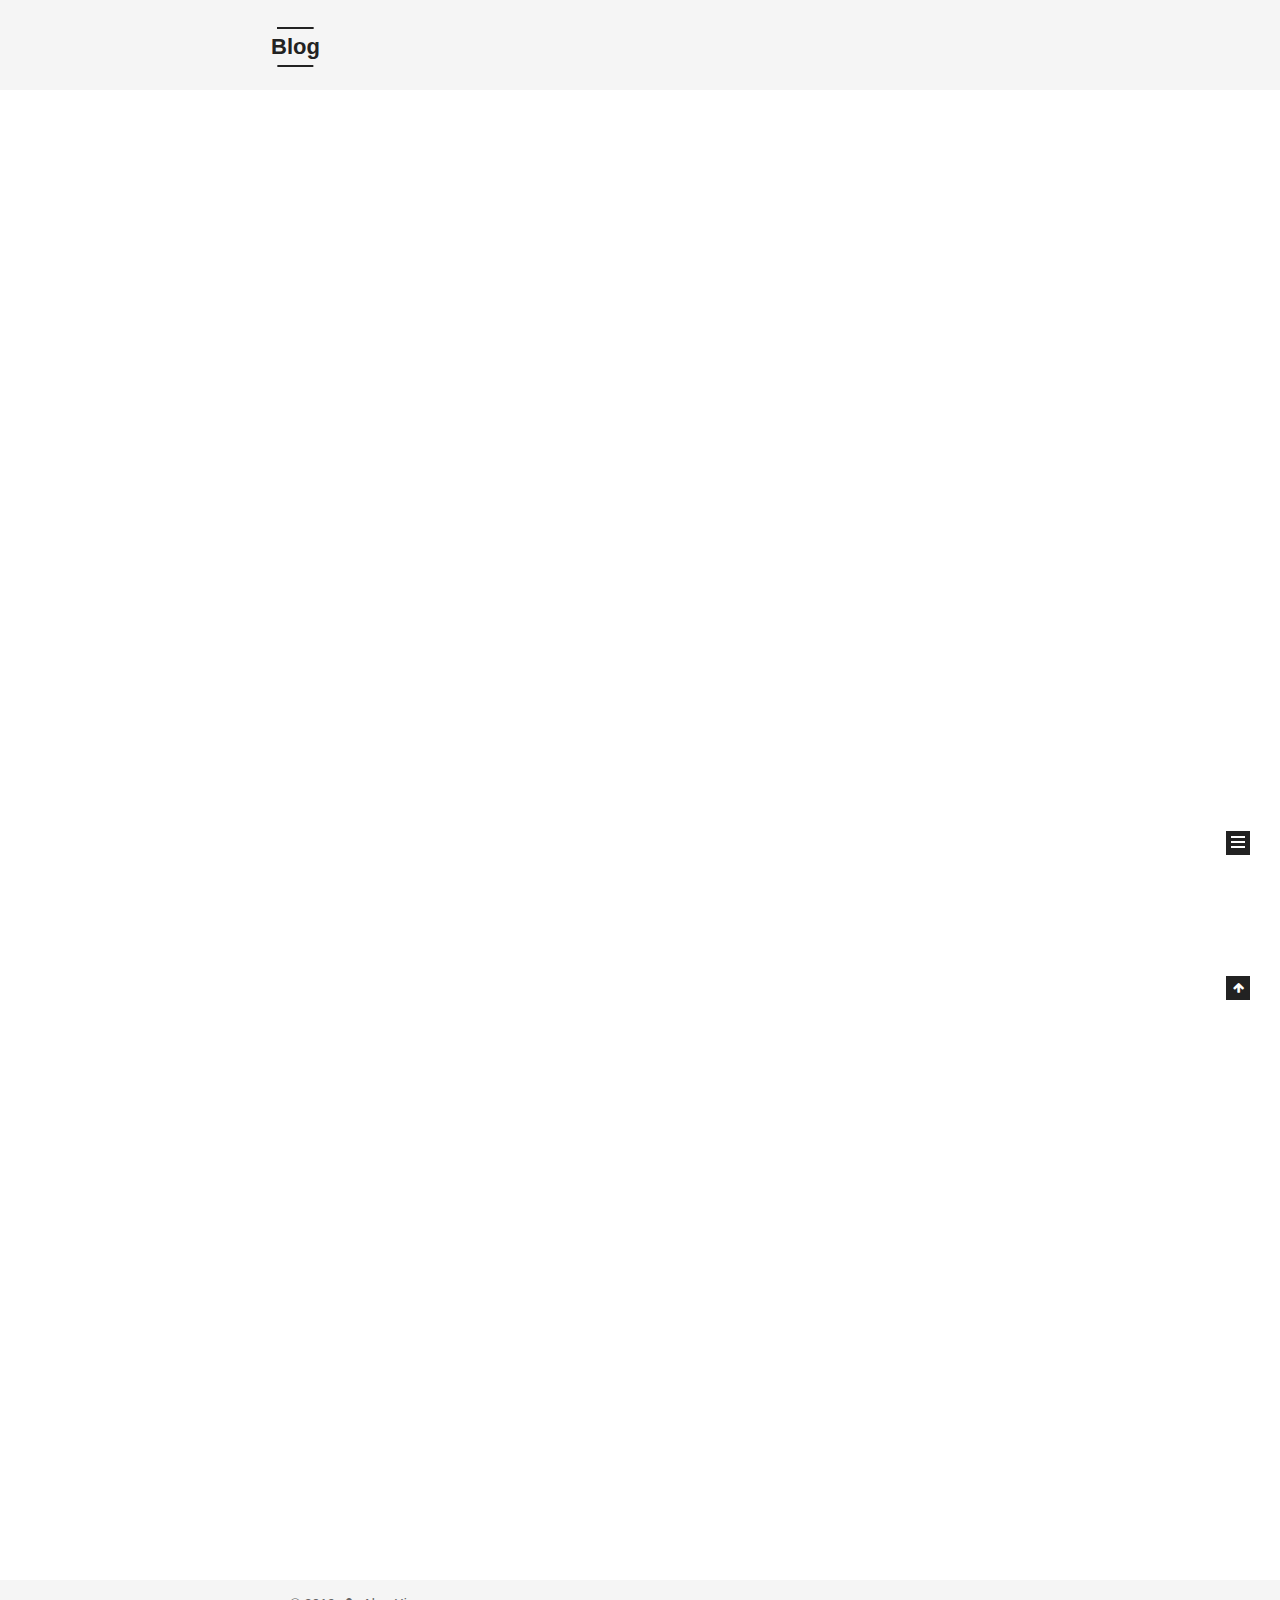
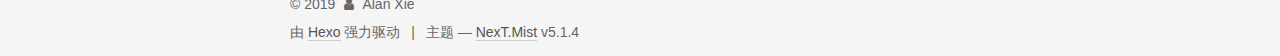
==== commit 29725660: "Site updated: 2019-01-14 21:21:27" ====
--- a/index.html
+++ b/index.html
@@ -232,12 +232,135 @@
   
   
   <div class="post-block">
-    <link itemprop="mainEntityOfPage" href="https://zkxie.github.io/2019/01/13/hello-world/">
+    <link itemprop="mainEntityOfPage" href="https://zkxie.github.io/2019/01/14/国内使用npm速度很慢的解决办法/">
 
     <span hidden itemprop="author" itemscope="" itemtype="http://schema.org/Person">
       <meta itemprop="name" content="Alan Xie">
       <meta itemprop="description" content="">
-      <meta itemprop="image" content="/images/avatar.gif">
+      <meta itemprop="image" content="/uploads/jimmy.jpg">
+    </span>
+
+    <span hidden itemprop="publisher" itemscope="" itemtype="http://schema.org/Organization">
+      <meta itemprop="name" content="Blog">
+    </span>
+
+    
+      <header class="post-header">
+
+        
+        
+          <h1 class="post-title" itemprop="name headline">
+                
+                <a class="post-title-link" href="/2019/01/14/国内使用npm速度很慢的解决办法/" itemprop="url">国内使用npm速度很慢的解决办法</a></h1>
+        
+
+        <div class="post-meta">
+          <span class="post-time">
+            
+              <span class="post-meta-item-icon">
+                <i class="fa fa-calendar-o"></i>
+              </span>
+              
+                <span class="post-meta-item-text">发表于</span>
+              
+              <time title="创建于" itemprop="dateCreated datePublished" datetime="2019-01-14T21:10:00+08:00">
+                2019-01-14
+              </time>
+            
+
+            
+
+            
+          </span>
+
+          
+
+          
+            
+          
+
+          
+          
+
+          
+
+          
+
+          
+
+        </div>
+      </header>
+    
+
+    
+    
+    
+    <div class="post-body" itemprop="articleBody">
+
+      
+      
+
+      
+        
+          
+            <p>国内使用npm命令时，可能会出现速度极慢的情况，使用淘宝定制的cnpm（gzip压缩支持）命令代替npm命令可以使问题得到有效解决：</p>
+<pre><code>$ npm install -g cnpm --registry=https://registry.npm.taobao.org
+$ npm config set registry https://registry.npm.taobao.org
+</code></pre><p>此后，就可以使用cnpm命令替代npm命令了。</p>
+
+          
+        
+      
+    </div>
+    
+    
+    
+
+    
+
+    
+
+    
+
+    <footer class="post-footer">
+      
+
+      
+
+      
+
+      
+      
+        <div class="post-eof"></div>
+      
+    </footer>
+  </div>
+  
+  
+  
+  </article>
+
+
+    
+      
+
+  
+
+  
+  
+  
+
+  <article class="post post-type-normal" itemscope="" itemtype="http://schema.org/Article">
+  
+  
+  
+  <div class="post-block">
+    <link itemprop="mainEntityOfPage" href="https://zkxie.github.io/2019/01/13/hello-world/">
+
+    <span hidden itemprop="author" itemscope="" itemtype="http://schema.org/Person">
+      <meta itemprop="name" content="Alan Xie">
+      <meta itemprop="description" content="">
+      <meta itemprop="image" content="/uploads/jimmy.jpg">
     </span>
 
     <span hidden itemprop="publisher" itemscope="" itemtype="http://schema.org/Organization">
@@ -382,6 +505,8 @@
         <div class="site-overview">
           <div class="site-author motion-element" itemprop="author" itemscope="" itemtype="http://schema.org/Person">
             
+              <img class="site-author-image" itemprop="image" src="/uploads/jimmy.jpg" alt="Alan Xie">
+            
               <p class="site-author-name" itemprop="name">Alan Xie</p>
               <p class="site-description motion-element" itemprop="description">Cyberspace Security</p>
           </div>
@@ -393,7 +518,7 @@
               
                 <a href="/archives/">
               
-                  <span class="site-state-item-count">1</span>
+                  <span class="site-state-item-count">2</span>
                   <span class="site-state-item-name">日志</span>
                 </a>
               </div>
--- a/css/main.css
+++ b/css/main.css
@@ -1822,7 +1822,7 @@
   width: 4px;
   height: 4px;
   border-radius: 50%;
-  background: #2806ff;
+  background: #55ad98;
 }
 .links-of-blogroll {
   font-size: 13px;
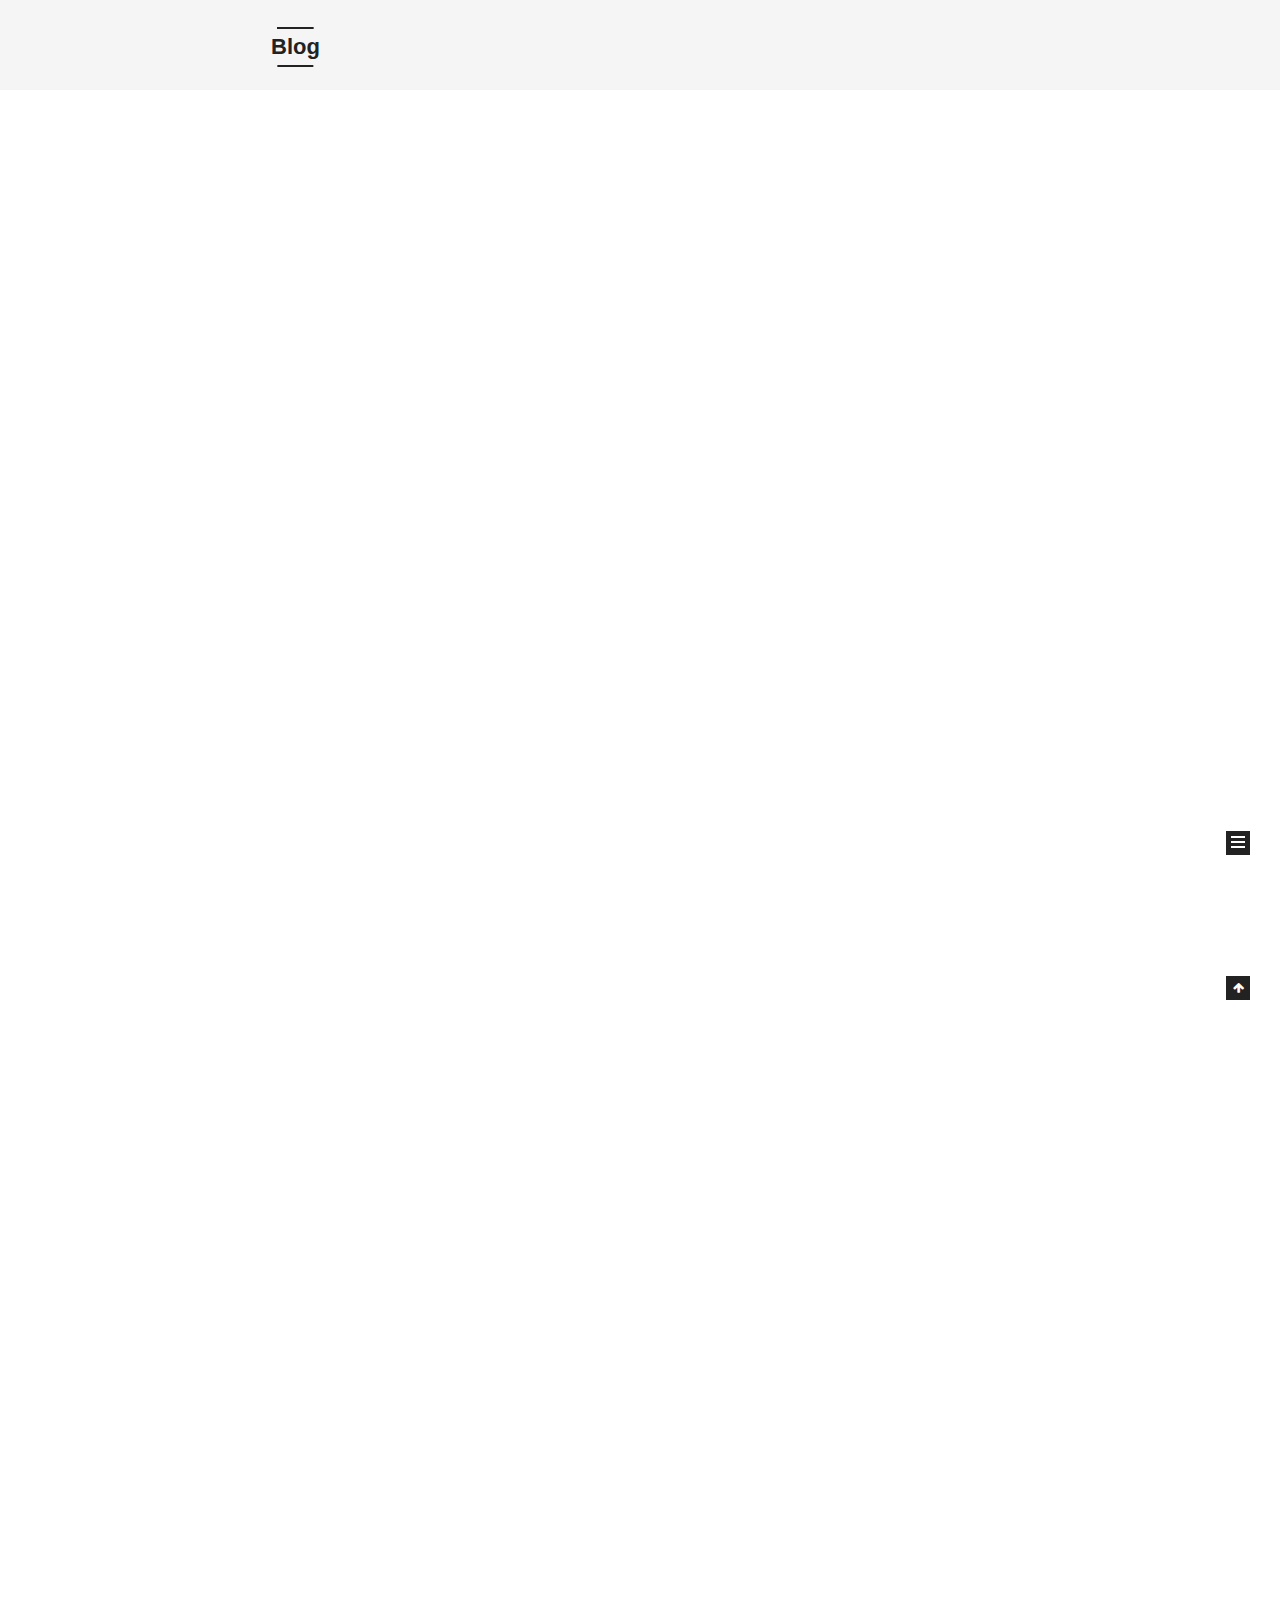
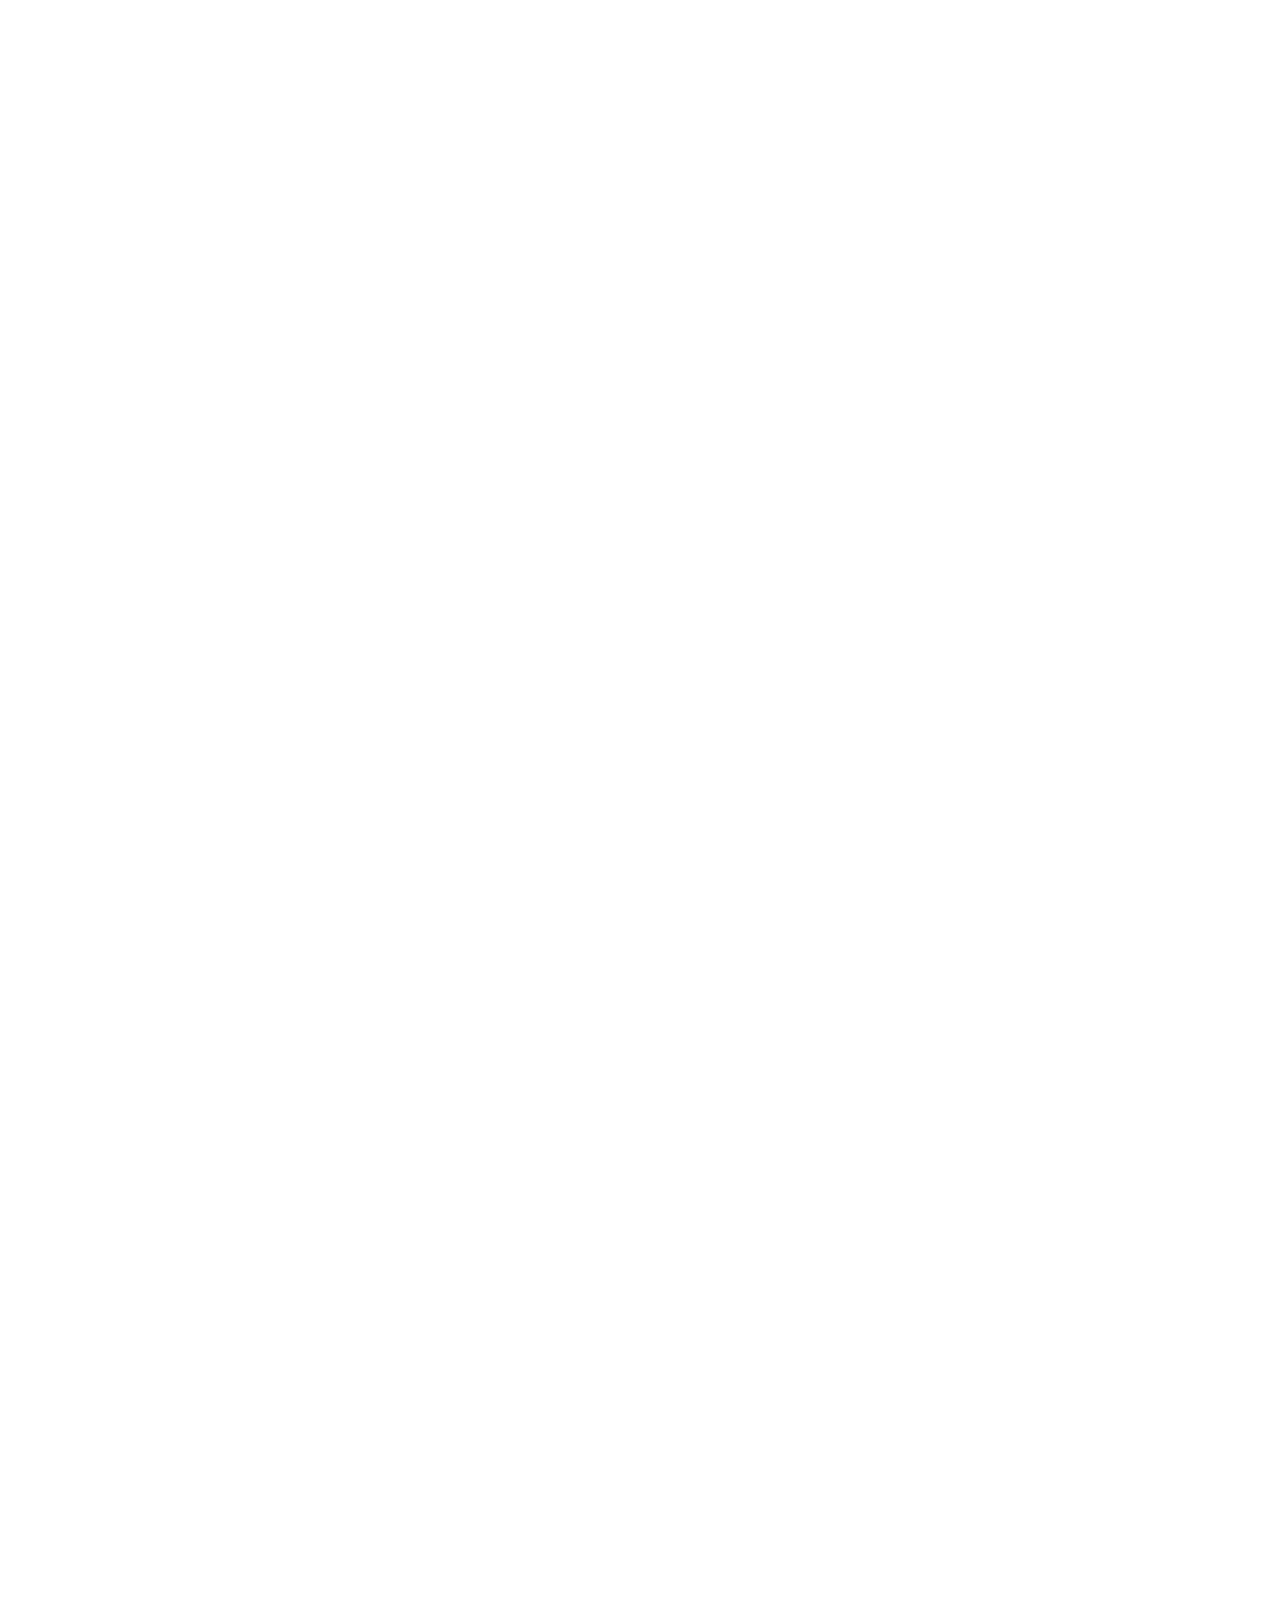
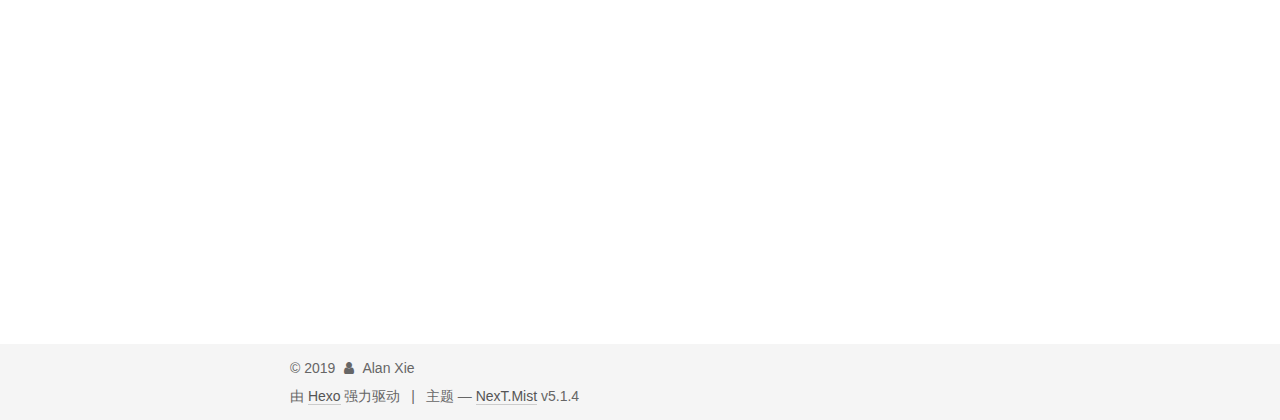
==== commit 5c255539: "Site updated: 2019-01-20 20:04:52" ====
--- a/index.html
+++ b/index.html
@@ -232,6 +232,289 @@
   
   
   <div class="post-block">
+    <link itemprop="mainEntityOfPage" href="https://zkxie.github.io/2019/01/20/Euclidean算法求最大公因子的代码实现-1/">
+
+    <span hidden itemprop="author" itemscope="" itemtype="http://schema.org/Person">
+      <meta itemprop="name" content="Alan Xie">
+      <meta itemprop="description" content="">
+      <meta itemprop="image" content="/uploads/jimmy.jpg">
+    </span>
+
+    <span hidden itemprop="publisher" itemscope="" itemtype="http://schema.org/Organization">
+      <meta itemprop="name" content="Blog">
+    </span>
+
+    
+      <header class="post-header">
+
+        
+        
+          <h1 class="post-title" itemprop="name headline">
+                
+                <a class="post-title-link" href="/2019/01/20/Euclidean算法求最大公因子的代码实现-1/" itemprop="url">Euclidean算法求最大公因子的代码实现</a></h1>
+        
+
+        <div class="post-meta">
+          <span class="post-time">
+            
+              <span class="post-meta-item-icon">
+                <i class="fa fa-calendar-o"></i>
+              </span>
+              
+                <span class="post-meta-item-text">发表于</span>
+              
+              <time title="创建于" itemprop="dateCreated datePublished" datetime="2019-01-20T19:54:00+08:00">
+                2019-01-20
+              </time>
+            
+
+            
+
+            
+          </span>
+
+          
+
+          
+            
+          
+
+          
+          
+
+          
+
+          
+
+          
+
+        </div>
+      </header>
+    
+
+    
+    
+    
+    <div class="post-body" itemprop="articleBody">
+
+      
+      
+
+      
+        
+          
+            <p>假设a和b是两个不全为0的整数，以下代码用C/C++实现了求它们最大公因子的算法（当a和b均为0时，返回-1标记参数错误）。</p>
+<pre><code>// find the greatest common factor of a and b
+int findGCD(int a, int b) {
+    if (0 == a &amp;&amp; 0 == b) {
+        return -1;
+    }
+
+    if (a &lt; 0) {
+        a = -a;
+    }
+    if (b &lt; 0) {
+        b = -b;
+    }
+
+    if (0 == b) {
+        return a;
+    }
+
+    int q = a/b;
+    int r = a - q * b;
+    while (0 != r) {
+        a = b;
+        b = r;
+        q = a/b;
+        r = a - q * b;
+    }
+    return b;
+}
+</code></pre>
+          
+        
+      
+    </div>
+    
+    
+    
+
+    
+
+    
+
+    
+
+    <footer class="post-footer">
+      
+
+      
+
+      
+
+      
+      
+        <div class="post-eof"></div>
+      
+    </footer>
+  </div>
+  
+  
+  
+  </article>
+
+
+    
+      
+
+  
+
+  
+  
+  
+
+  <article class="post post-type-normal" itemscope="" itemtype="http://schema.org/Article">
+  
+  
+  
+  <div class="post-block">
+    <link itemprop="mainEntityOfPage" href="https://zkxie.github.io/2019/01/17/可信计算专业名词/">
+
+    <span hidden itemprop="author" itemscope="" itemtype="http://schema.org/Person">
+      <meta itemprop="name" content="Alan Xie">
+      <meta itemprop="description" content="">
+      <meta itemprop="image" content="/uploads/jimmy.jpg">
+    </span>
+
+    <span hidden itemprop="publisher" itemscope="" itemtype="http://schema.org/Organization">
+      <meta itemprop="name" content="Blog">
+    </span>
+
+    
+      <header class="post-header">
+
+        
+        
+          <h1 class="post-title" itemprop="name headline">
+                
+                <a class="post-title-link" href="/2019/01/17/可信计算专业名词/" itemprop="url">可信计算专业名词</a></h1>
+        
+
+        <div class="post-meta">
+          <span class="post-time">
+            
+              <span class="post-meta-item-icon">
+                <i class="fa fa-calendar-o"></i>
+              </span>
+              
+                <span class="post-meta-item-text">发表于</span>
+              
+              <time title="创建于" itemprop="dateCreated datePublished" datetime="2019-01-17T15:15:11+08:00">
+                2019-01-17
+              </time>
+            
+
+            
+
+            
+          </span>
+
+          
+
+          
+            
+          
+
+          
+          
+
+          
+
+          
+
+          
+
+        </div>
+      </header>
+    
+
+    
+    
+    
+    <div class="post-body" itemprop="articleBody">
+
+      
+      
+
+      
+        
+          
+            <p>AIK：平台身份证明密钥，Attestation Identity Key</p>
+<p>CRTM：可信度量根核，Core Root of Trust for Measurement</p>
+<p>EK：背书密钥，Endorsement Key</p>
+<p>PCA：Privacy Certificate Authorities</p>
+<p>PCR：平台配置寄存器，Platform Configuration Register</p>
+<p>RTM：度量根，Root of Trust for Measurement</p>
+<p>RTR：平台可信报告根，Root of Trust for Reporting</p>
+<p>RTS：可信存储根，Root of Trust for Storage</p>
+<p>SML：存储度量日志，Stored Measurement Log</p>
+<p>TBB：可信构建块，Trusted Building Block</p>
+<p>TCB：可信计算基，Trusted Computing Base</p>
+<p>TCG：可信计算组织，Trusted Computing Group</p>
+<p>TCM：可信密码模块，Trusted Cryptography Module</p>
+<p>TCP：可信计算平台，Trusted Computing Platform</p>
+<p>TNC：可信网络连接</p>
+<p>TPM：可信平台模块，Trusted Platform Module</p>
+<p>TSS：可信软件栈，TCG Software Stack</p>
+
+          
+        
+      
+    </div>
+    
+    
+    
+
+    
+
+    
+
+    
+
+    <footer class="post-footer">
+      
+
+      
+
+      
+
+      
+      
+        <div class="post-eof"></div>
+      
+    </footer>
+  </div>
+  
+  
+  
+  </article>
+
+
+    
+      
+
+  
+
+  
+  
+  
+
+  <article class="post post-type-normal" itemscope="" itemtype="http://schema.org/Article">
+  
+  
+  
+  <div class="post-block">
     <link itemprop="mainEntityOfPage" href="https://zkxie.github.io/2019/01/14/国内使用npm速度很慢的解决办法/">
 
     <span hidden itemprop="author" itemscope="" itemtype="http://schema.org/Person">
@@ -518,7 +801,7 @@
               
                 <a href="/archives/">
               
-                  <span class="site-state-item-count">2</span>
+                  <span class="site-state-item-count">4</span>
                   <span class="site-state-item-name">日志</span>
                 </a>
               </div>
--- a/css/main.css
+++ b/css/main.css
@@ -1822,7 +1822,7 @@
   width: 4px;
   height: 4px;
   border-radius: 50%;
-  background: #55ad98;
+  background: #b152f2;
 }
 .links-of-blogroll {
   font-size: 13px;
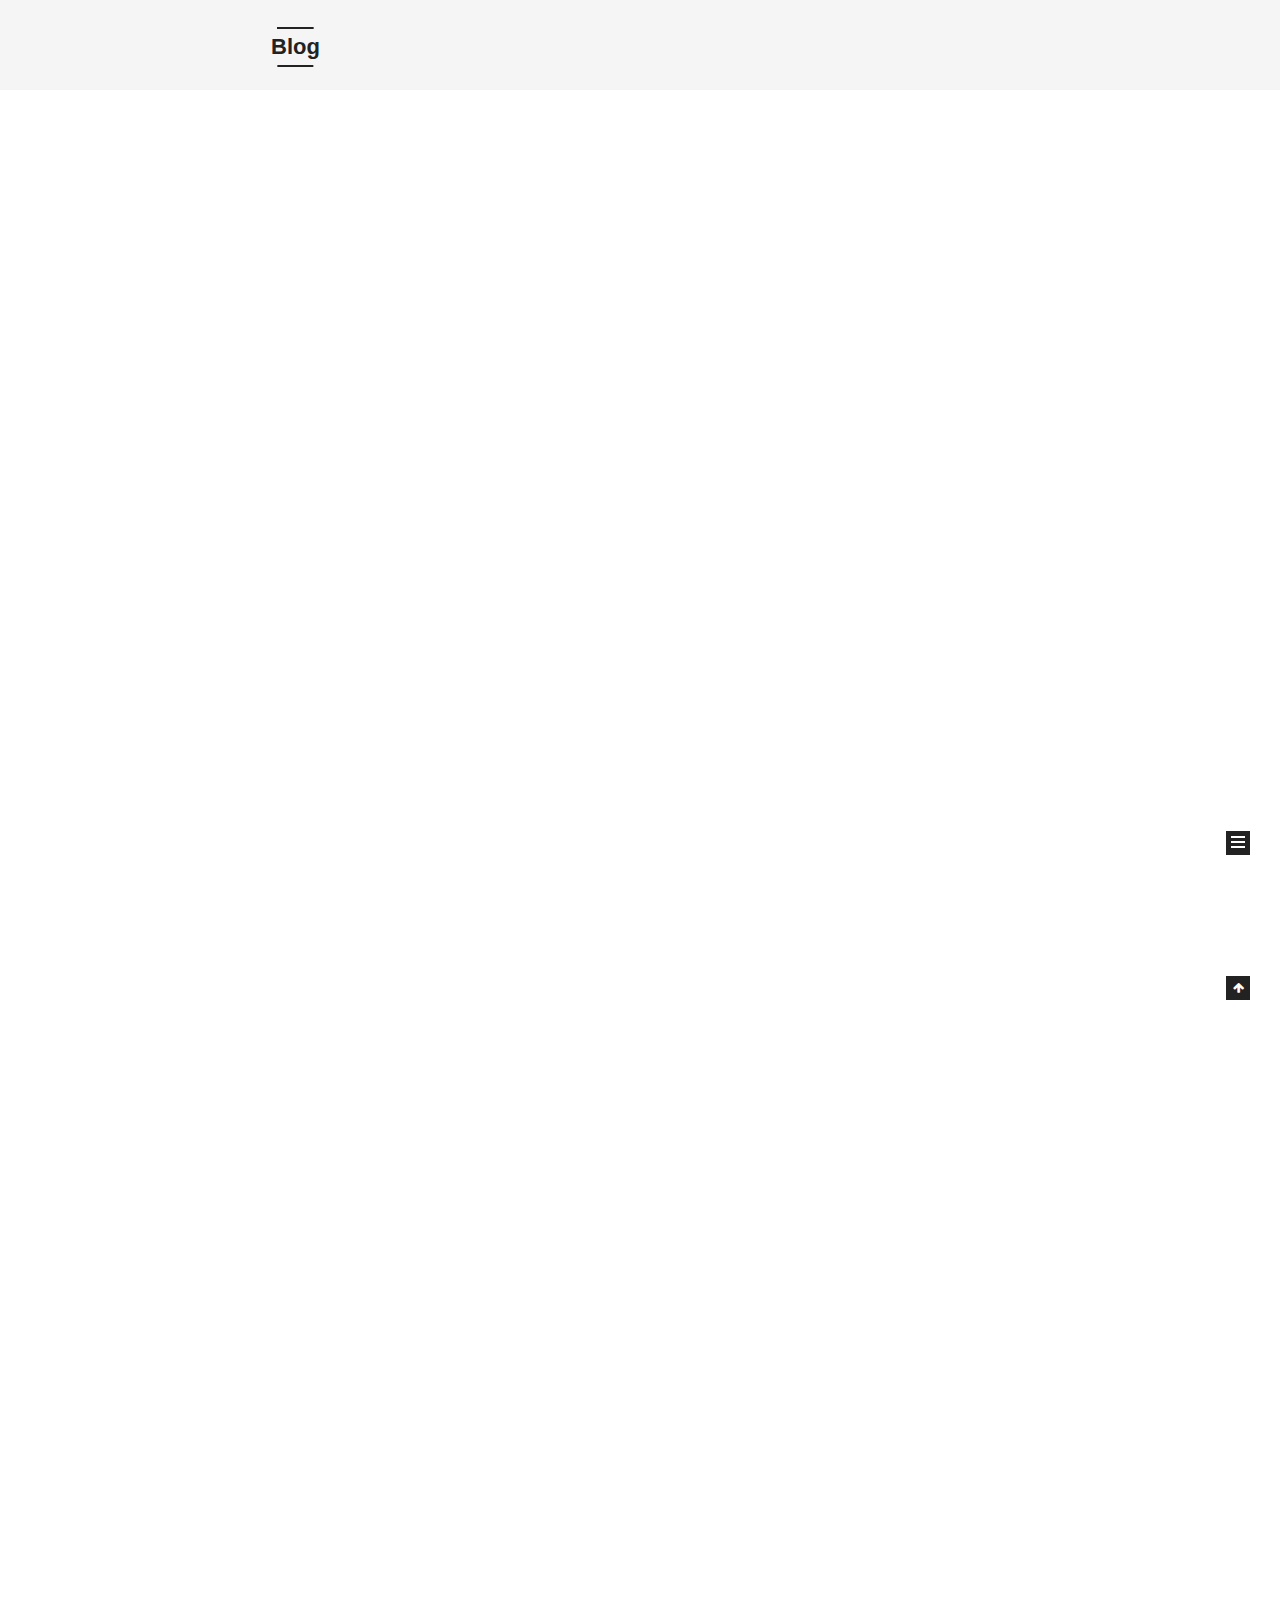
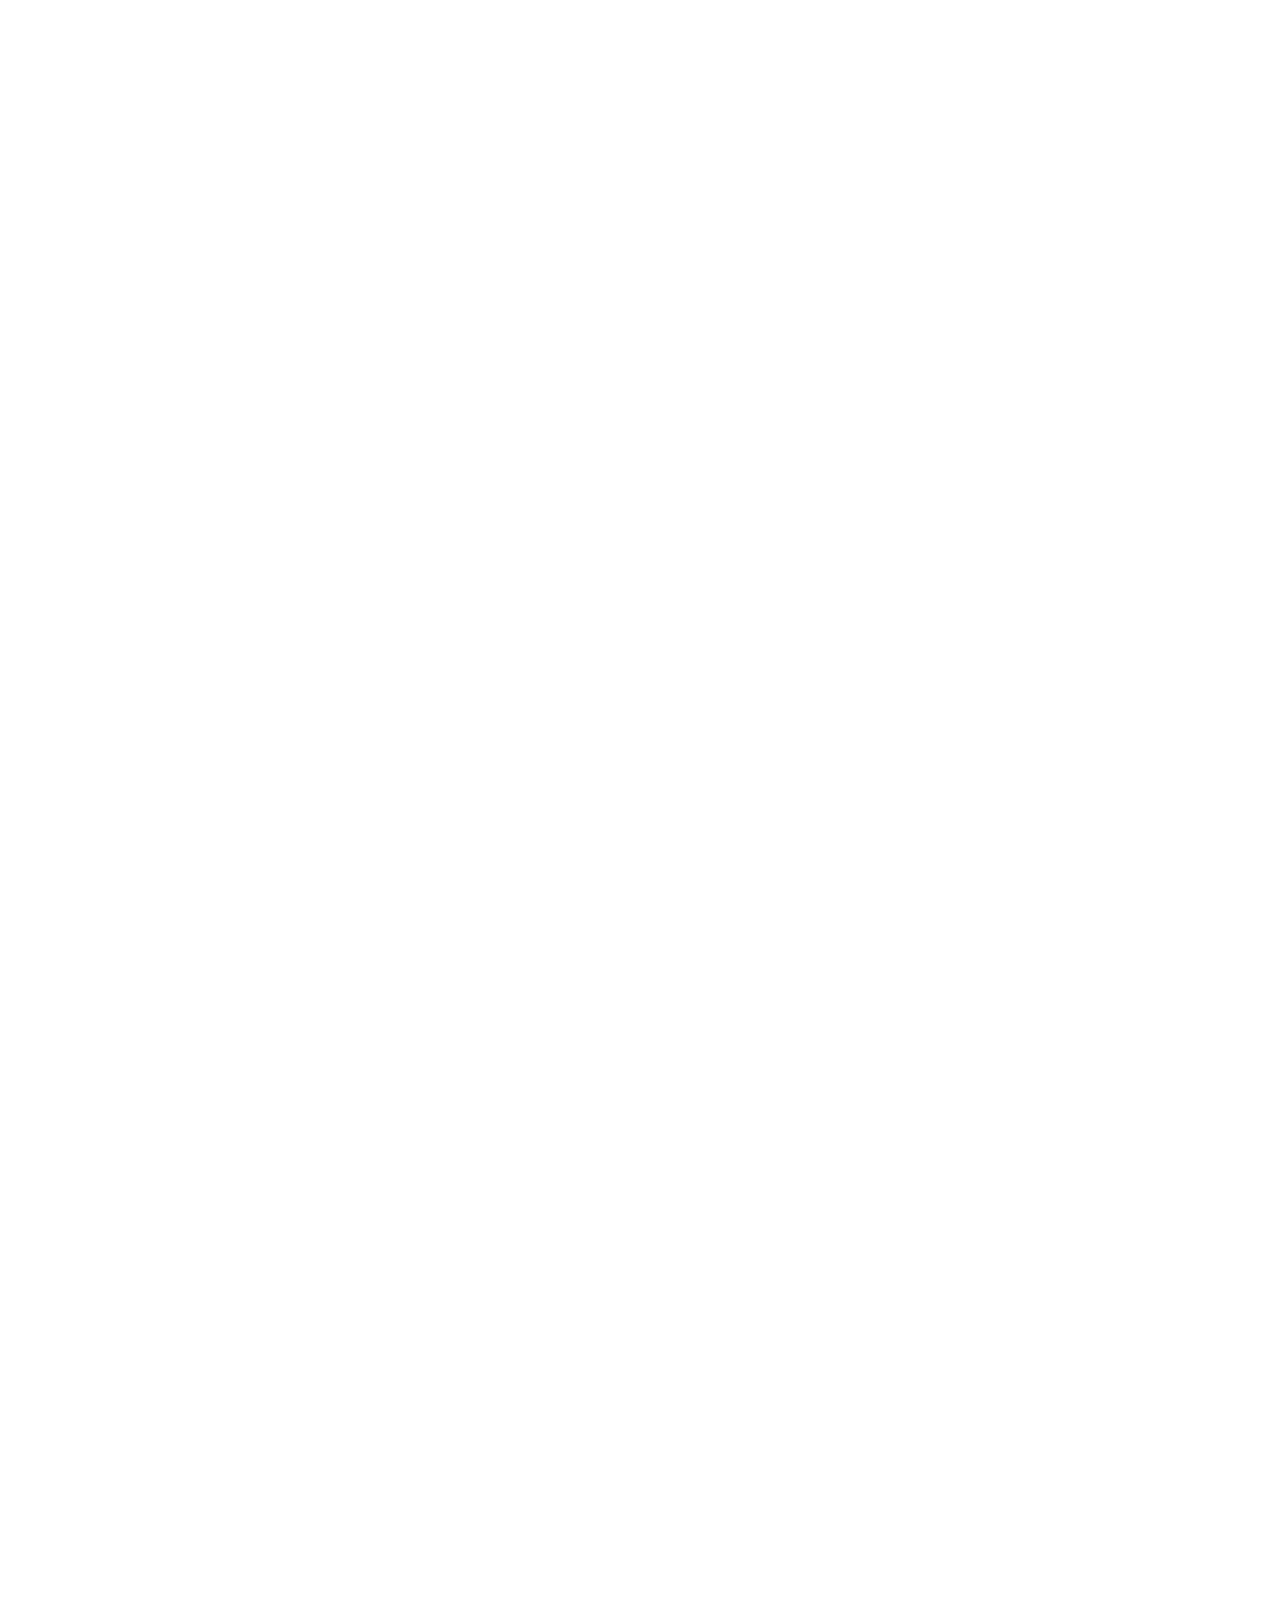
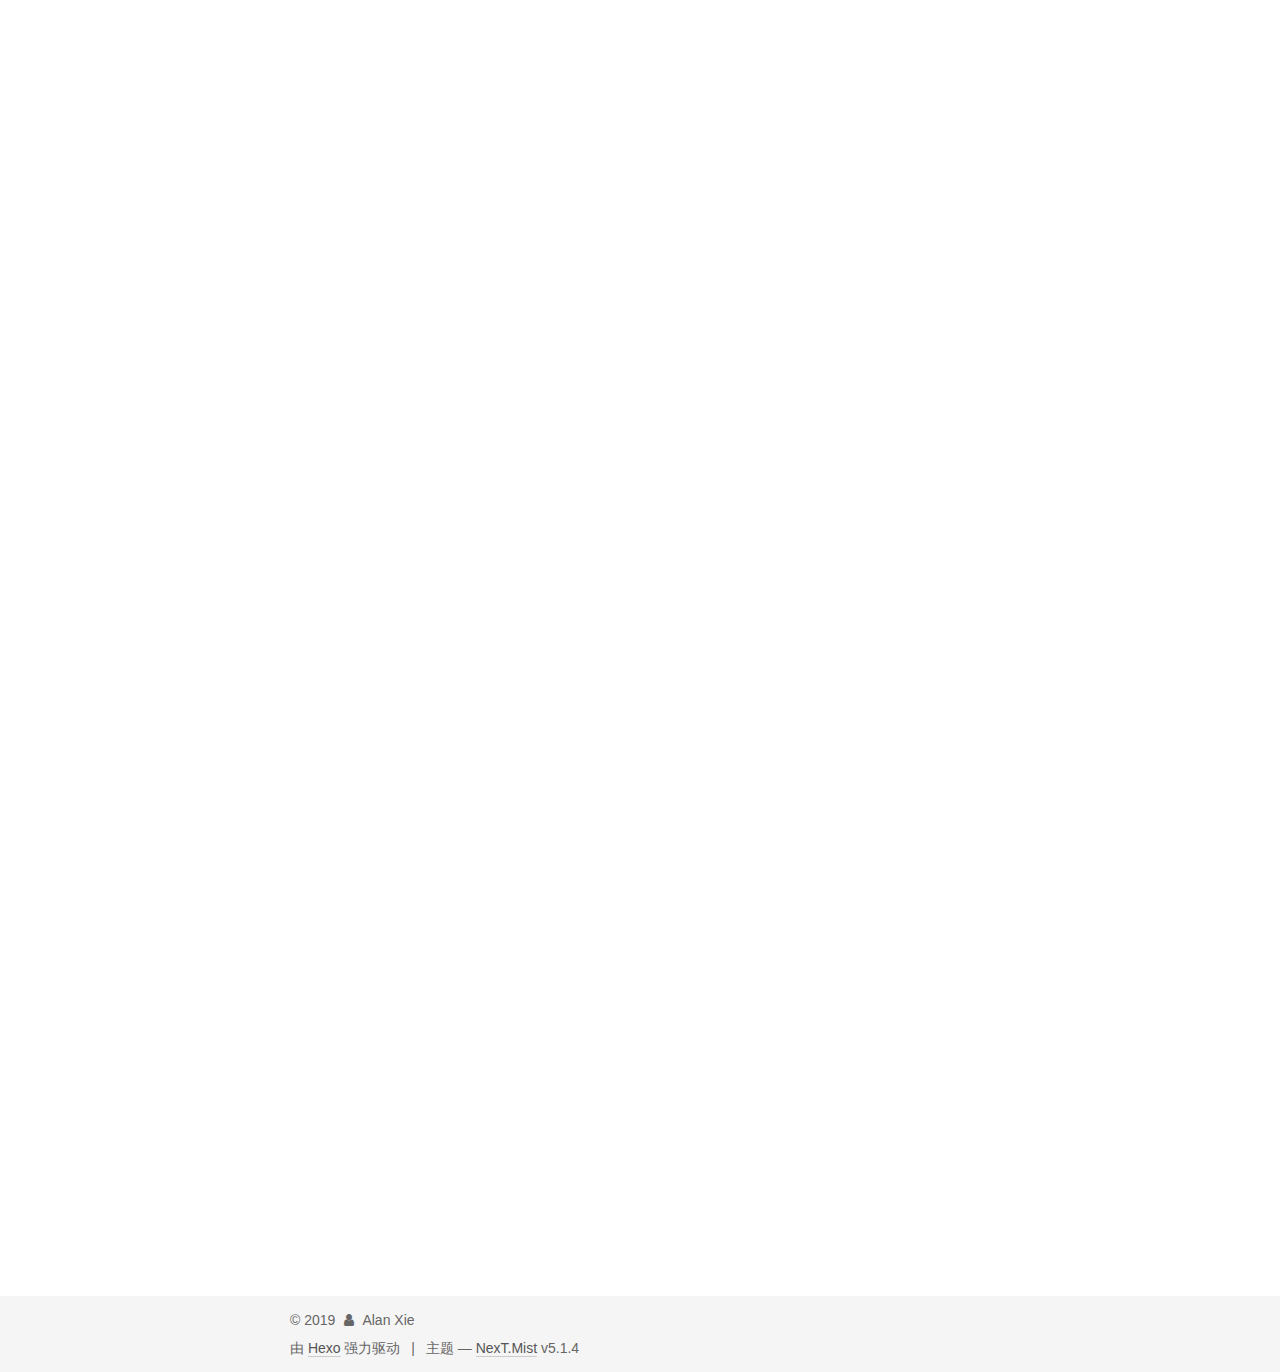
==== commit 46ef29a1: "Site updated: 2019-01-24 15:59:51" ====
--- a/index.html
+++ b/index.html
@@ -232,6 +232,158 @@
   
   
   <div class="post-block">
+    <link itemprop="mainEntityOfPage" href="https://zkxie.github.io/2019/01/24/扩展Euclidean算法求乘法逆的代码实现-1/">
+
+    <span hidden itemprop="author" itemscope="" itemtype="http://schema.org/Person">
+      <meta itemprop="name" content="Alan Xie">
+      <meta itemprop="description" content="">
+      <meta itemprop="image" content="/uploads/jimmy.jpg">
+    </span>
+
+    <span hidden itemprop="publisher" itemscope="" itemtype="http://schema.org/Organization">
+      <meta itemprop="name" content="Blog">
+    </span>
+
+    
+      <header class="post-header">
+
+        
+        
+          <h1 class="post-title" itemprop="name headline">
+                
+                <a class="post-title-link" href="/2019/01/24/扩展Euclidean算法求乘法逆的代码实现-1/" itemprop="url">扩展Euclidean算法求乘法逆的代码实现</a></h1>
+        
+
+        <div class="post-meta">
+          <span class="post-time">
+            
+              <span class="post-meta-item-icon">
+                <i class="fa fa-calendar-o"></i>
+              </span>
+              
+                <span class="post-meta-item-text">发表于</span>
+              
+              <time title="创建于" itemprop="dateCreated datePublished" datetime="2019-01-24T15:53:34+08:00">
+                2019-01-24
+              </time>
+            
+
+            
+
+            
+          </span>
+
+          
+
+          
+            
+          
+
+          
+          
+
+          
+
+          
+
+          
+
+        </div>
+      </header>
+    
+
+    
+    
+    
+    <div class="post-body" itemprop="articleBody">
+
+      
+      
+
+      
+        
+          
+            <p>假设a和b是两个不为0的整数，以下代码用C/C++实现了求b模a的乘法逆的算法（返回-1时表示没有乘法逆）。</p>
+<pre><code>// find the inverse modulo a of b
+int findInverse(int a, int b) {
+    if (0 == a || 0 == b) {
+        return -1;
+    }
+
+    if (a &lt; 0) {
+        a = -a;
+    }
+    if (b &lt; 0) {
+        b = -b;
+    }
+
+    int t0 = 0, t = 1, a0 = a, q = a / b, r = a - q * b;
+    while (r &gt; 0) {
+        int temp = (t0 - q * t) % a0;
+        if (temp &lt; 0) {
+            temp = temp + a0;
+        }
+        t0 = t;
+        t = temp;
+        a = b;
+        b = r;
+        q = a / b;
+        r = a - q * b;
+    }
+    if (1 != b) {
+        return -1;
+    } else {
+        return t;
+    }
+}
+</code></pre>
+          
+        
+      
+    </div>
+    
+    
+    
+
+    
+
+    
+
+    
+
+    <footer class="post-footer">
+      
+
+      
+
+      
+
+      
+      
+        <div class="post-eof"></div>
+      
+    </footer>
+  </div>
+  
+  
+  
+  </article>
+
+
+    
+      
+
+  
+
+  
+  
+  
+
+  <article class="post post-type-normal" itemscope="" itemtype="http://schema.org/Article">
+  
+  
+  
+  <div class="post-block">
     <link itemprop="mainEntityOfPage" href="https://zkxie.github.io/2019/01/20/Euclidean算法求最大公因子的代码实现-1/">
 
     <span hidden itemprop="author" itemscope="" itemtype="http://schema.org/Person">
@@ -801,7 +953,7 @@
               
                 <a href="/archives/">
               
-                  <span class="site-state-item-count">4</span>
+                  <span class="site-state-item-count">5</span>
                   <span class="site-state-item-name">日志</span>
                 </a>
               </div>
--- a/css/main.css
+++ b/css/main.css
@@ -1822,7 +1822,7 @@
   width: 4px;
   height: 4px;
   border-radius: 50%;
-  background: #b152f2;
+  background: #b37d69;
 }
 .links-of-blogroll {
   font-size: 13px;
